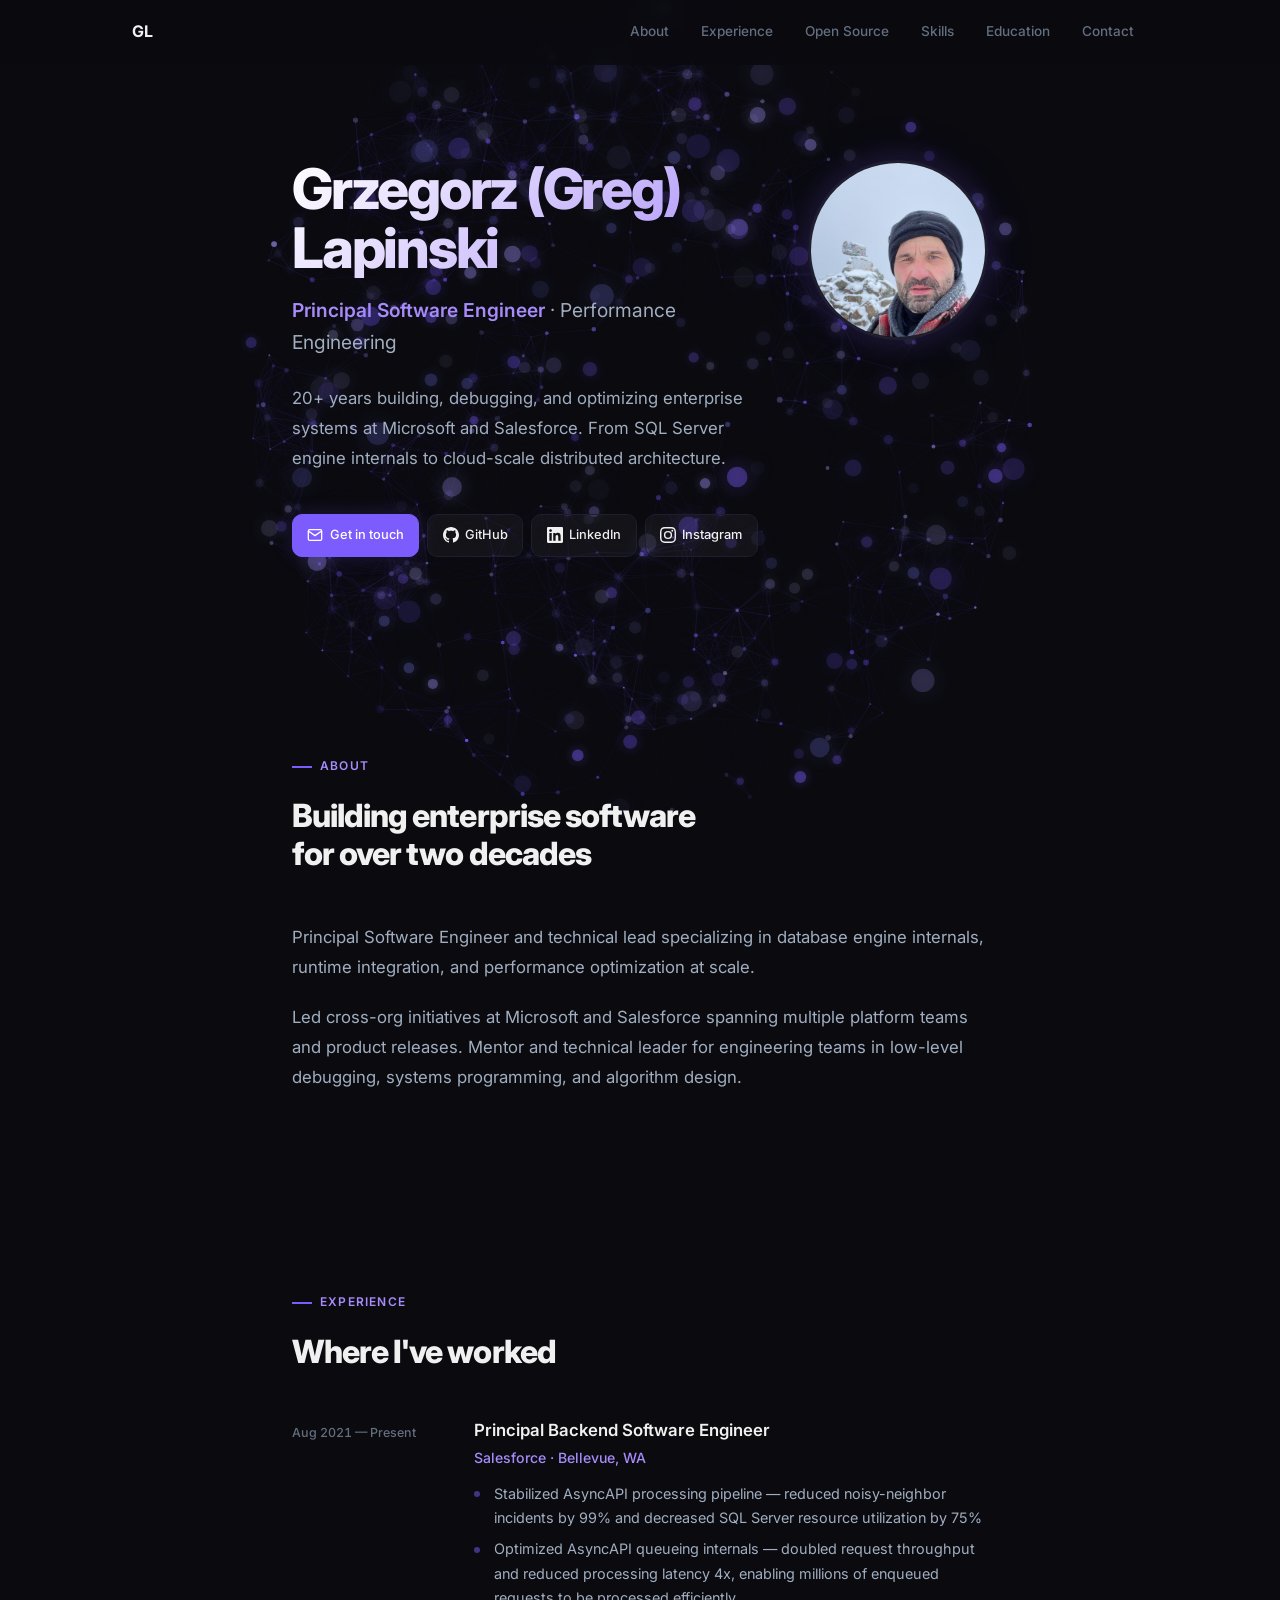
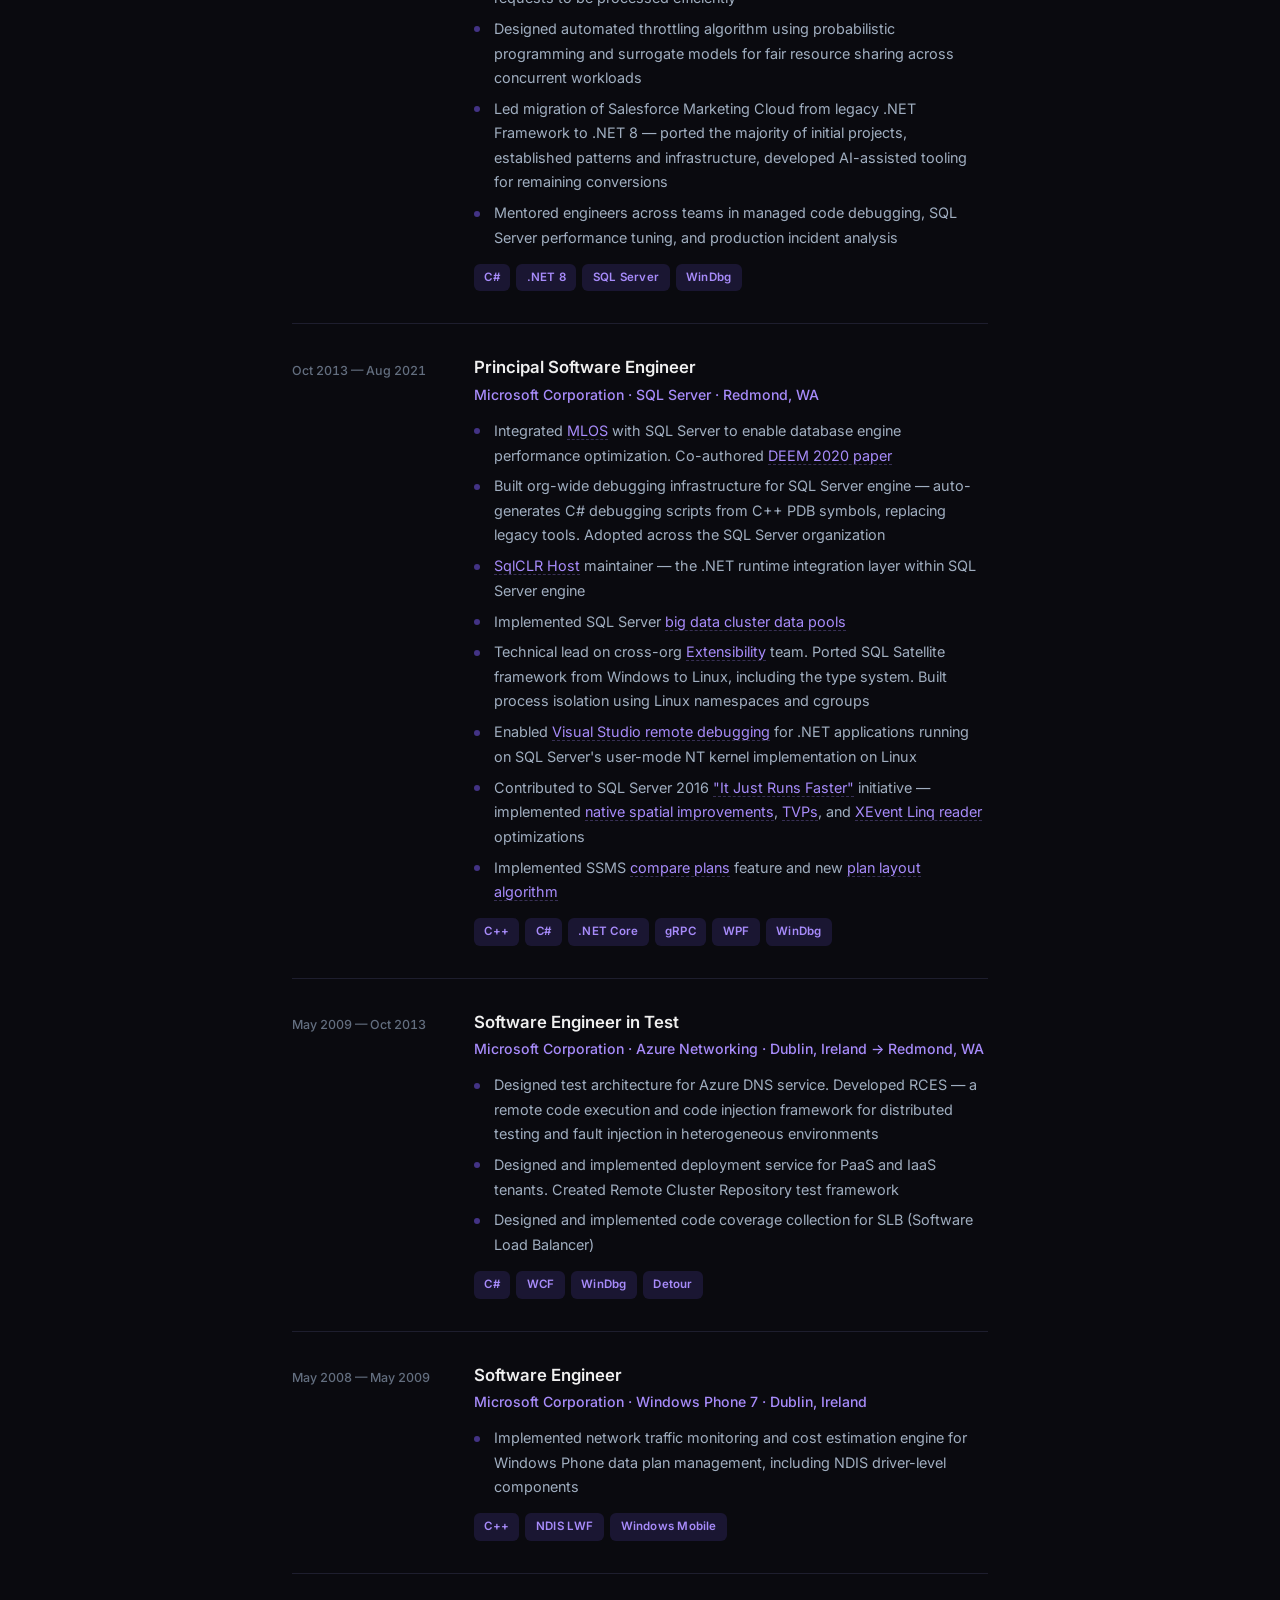
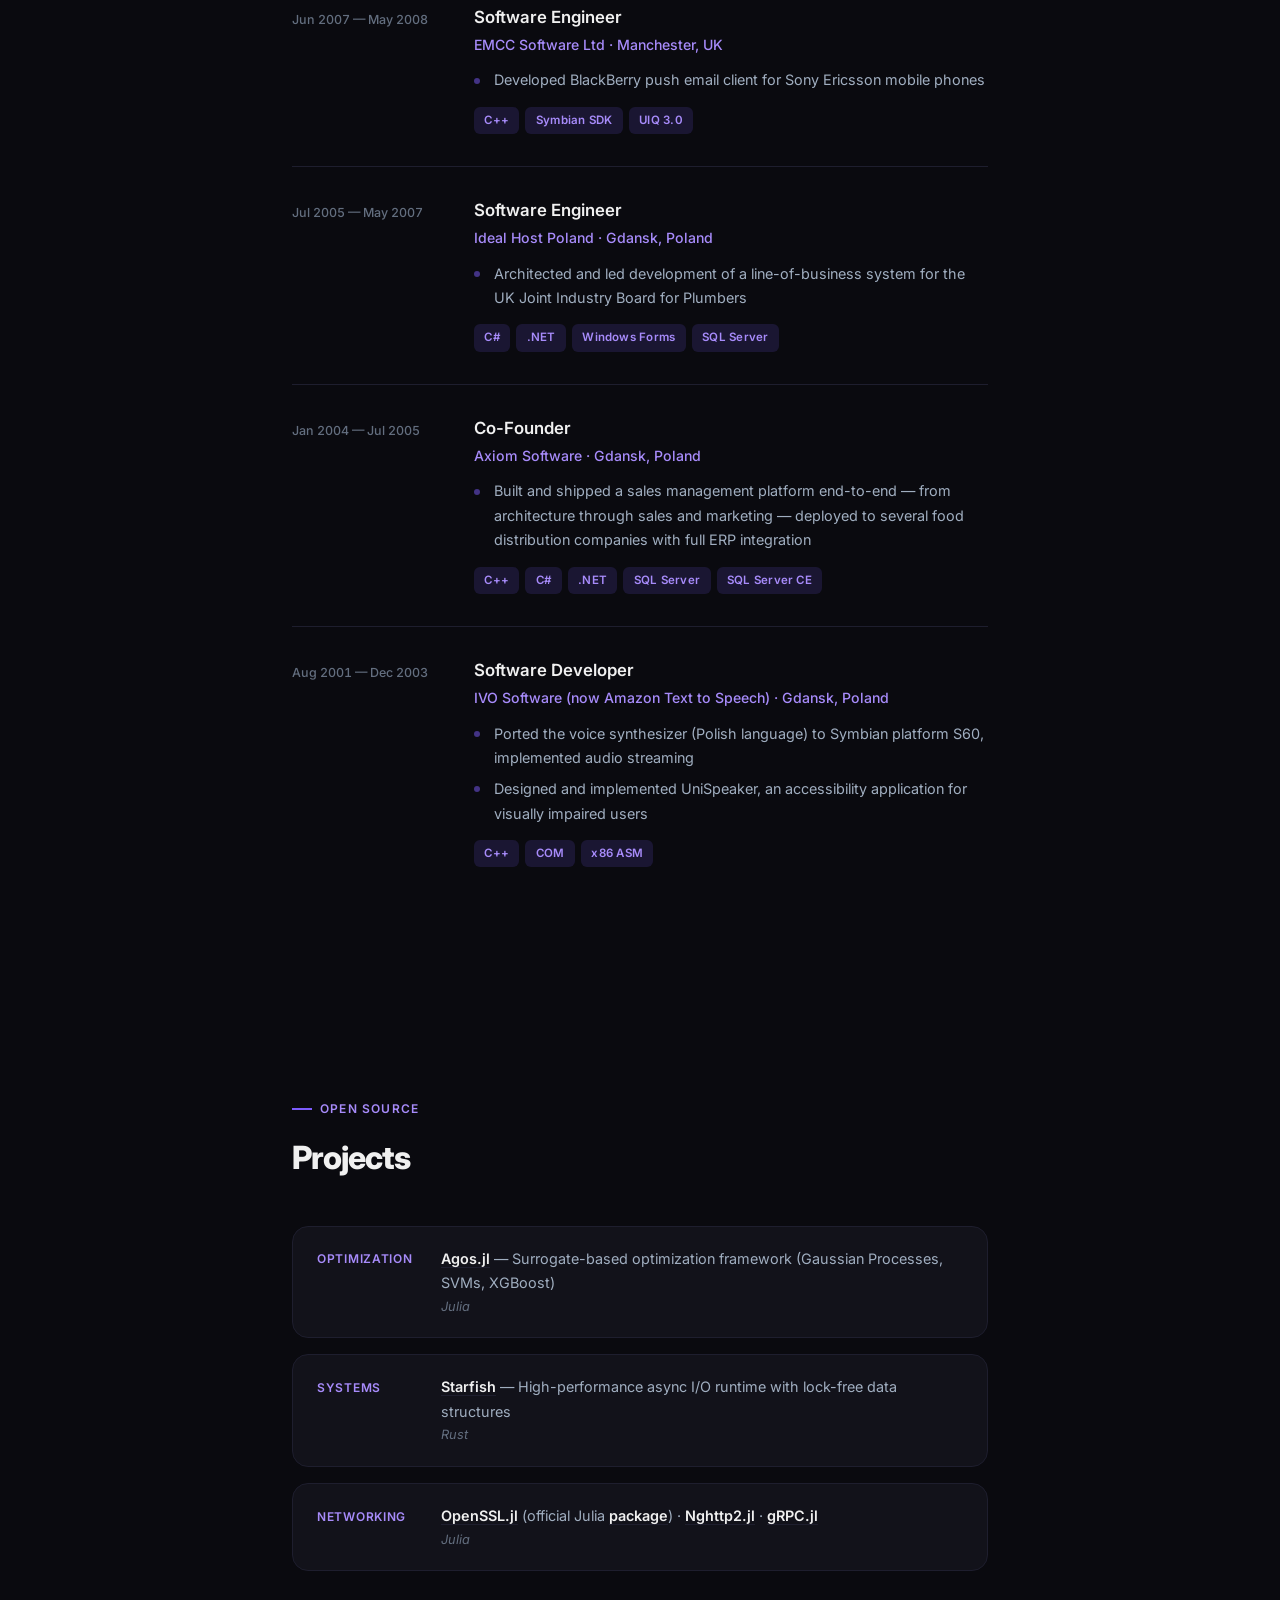
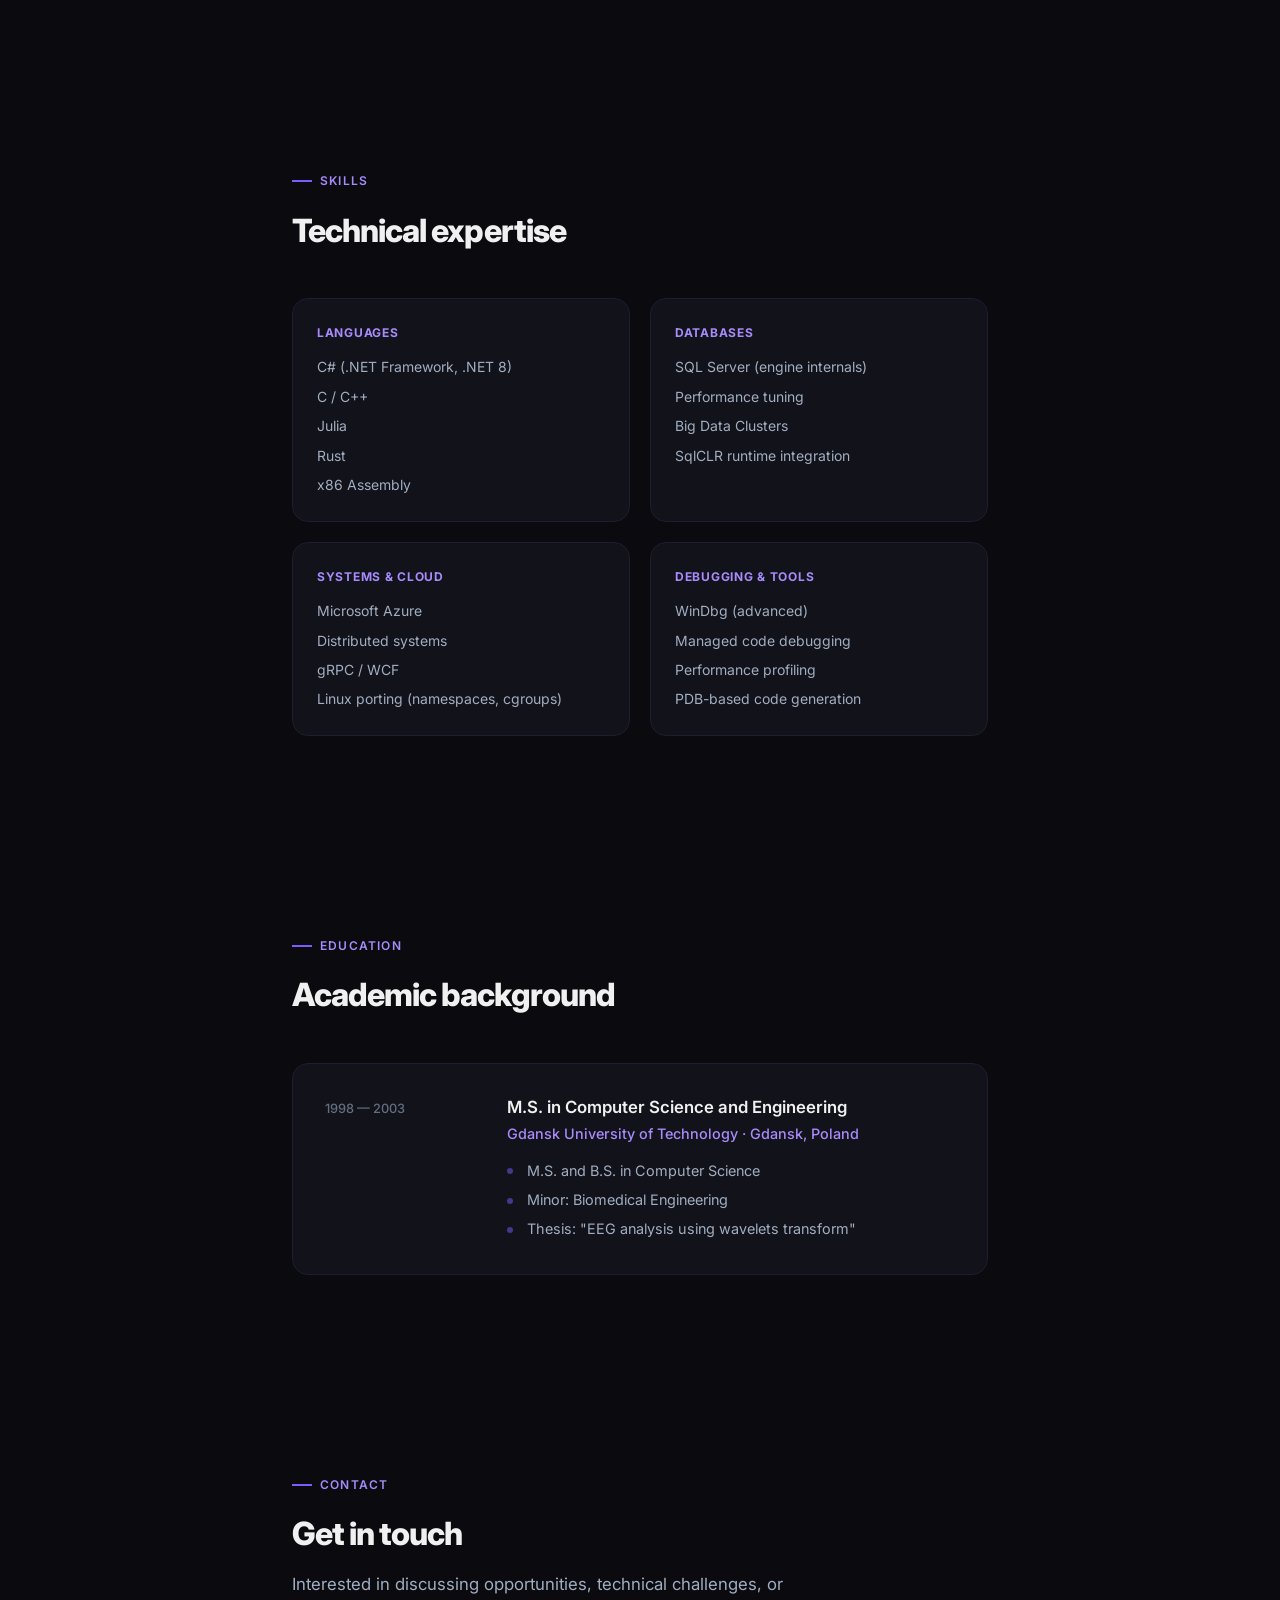
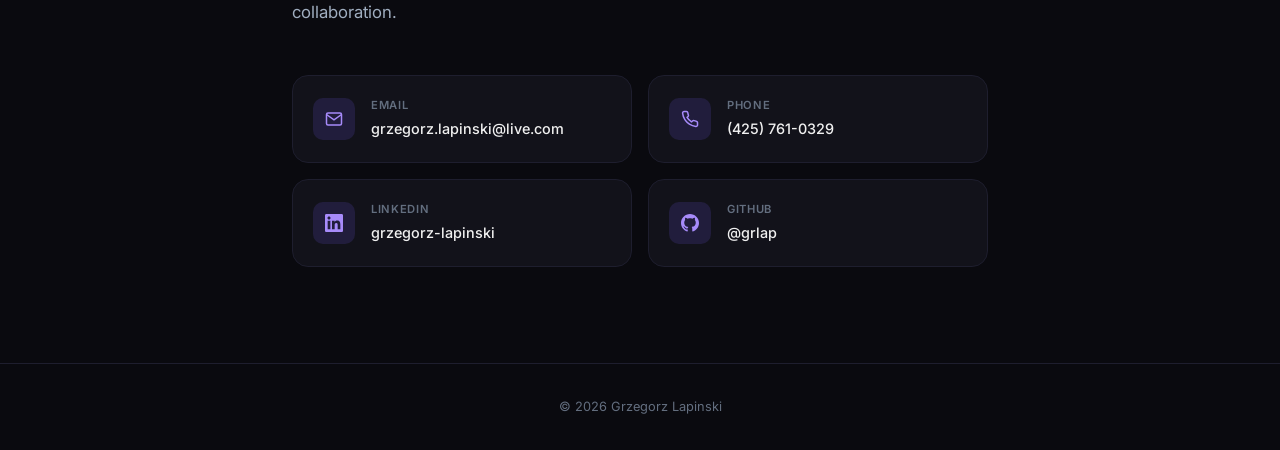
==== website/index.html @ d8326ae0 "Initial commit Co-Authored-By: Claude Opus 4.6 <noreply@anthropic.com>" ====
<!DOCTYPE html>
<html lang="en">
<head>
    <meta charset="UTF-8">
    <meta name="viewport" content="width=device-width, initial-scale=1.0">
    <title>Grzegorz (Greg) Lapinski - Principal Software Engineer</title>
    <link rel="preconnect" href="https://fonts.googleapis.com">
    <link rel="preconnect" href="https://fonts.gstatic.com" crossorigin>
    <link href="https://fonts.googleapis.com/css2?family=Inter:wght@300;400;500;600;700;800&display=swap" rel="stylesheet">
    <style>
        * {
            margin: 0;
            padding: 0;
            box-sizing: border-box;
        }

        :root {
            --text-primary: #f0f0f0;
            --text-secondary: #a0aec0;
            --text-tertiary: #636e7f;
            --accent: #7c5cfc;
            --accent-bright: #a78bfa;
            --accent-dim: rgba(124, 92, 252, 0.15);
            --accent2: #06d6a0;
            --accent2-dim: rgba(6, 214, 160, 0.12);
            --bg: #0a0a0f;
            --bg-card: #12121a;
            --bg-card-hover: #1a1a26;
            --border: #1e1e2e;
            --border-hover: #2e2e44;
            --glow: rgba(124, 92, 252, 0.4);
            --glow-green: rgba(6, 214, 160, 0.3);
            --radius: 16px;
            --radius-sm: 10px;
            --max-width: 760px;
        }

        html {
            scroll-behavior: smooth;
        }

        body {
            font-family: 'Inter', -apple-system, BlinkMacSystemFont, "Segoe UI", sans-serif;
            background: var(--bg);
            color: var(--text-primary);
            line-height: 1.7;
            -webkit-font-smoothing: antialiased;
        }

        /* ── Interactive background canvas ───────────── */
        #gridCanvas {
            position: fixed;
            inset: 0;
            z-index: 0;
            pointer-events: none;
        }

        /* ── Navigation ─────────────────────────────── */
        .nav {
            position: fixed;
            top: 0;
            left: 0;
            right: 0;
            z-index: 100;
            background: rgba(10, 10, 15, 0.75);
            backdrop-filter: blur(20px);
            -webkit-backdrop-filter: blur(20px);
            border-bottom: 1px solid transparent;
            transition: all 0.3s ease;
        }

        .nav.scrolled {
            border-bottom-color: var(--border);
            background: rgba(10, 10, 15, 0.92);
        }

        .nav-inner {
            max-width: 1080px;
            margin: 0 auto;
            padding: 0 2rem;
            display: flex;
            align-items: center;
            justify-content: space-between;
            height: 64px;
        }

        .nav-brand {
            font-weight: 700;
            font-size: 1rem;
            color: var(--text-primary);
            text-decoration: none;
            letter-spacing: -0.02em;
        }

        .nav-links {
            display: flex;
            gap: 0.25rem;
            list-style: none;
        }

        .nav-links a {
            display: block;
            padding: 0.5rem 0.875rem;
            color: var(--text-tertiary);
            text-decoration: none;
            font-size: 0.85rem;
            font-weight: 500;
            border-radius: 8px;
            transition: color 0.2s, background 0.2s;
        }

        .nav-links a:hover,
        .nav-links a.active {
            color: var(--text-primary);
            background: rgba(255, 255, 255, 0.05);
        }

        .mobile-toggle {
            display: none;
            background: none;
            border: none;
            cursor: pointer;
            padding: 0.5rem;
            color: var(--text-primary);
        }

        .mobile-toggle svg {
            width: 24px;
            height: 24px;
        }

        /* ── Layout ──────────────────────────────────── */
        .container {
            max-width: var(--max-width);
            margin: 0 auto;
            padding: 0 2rem;
            position: relative;
            z-index: 1;
        }

        section {
            padding: 6rem 0;
        }

        .section-label {
            display: inline-flex;
            align-items: center;
            gap: 0.5rem;
            font-size: 0.75rem;
            font-weight: 600;
            letter-spacing: 0.1em;
            text-transform: uppercase;
            color: var(--accent-bright);
            margin-bottom: 1.25rem;
        }

        .section-label::before {
            content: '';
            display: block;
            width: 20px;
            height: 2px;
            background: var(--accent);
        }

        .section-title {
            font-size: 2rem;
            font-weight: 800;
            color: var(--text-primary);
            letter-spacing: -0.03em;
            line-height: 1.2;
            margin-bottom: 1rem;
        }

        .section-subtitle {
            font-size: 1.05rem;
            color: var(--text-secondary);
            line-height: 1.7;
            max-width: 560px;
        }

        .section-header {
            margin-bottom: 3rem;
        }

        /* ── Hero ────────────────────────────────────── */
        .hero {
            padding-top: 10rem;
            padding-bottom: 6rem;
            position: relative;
            overflow: hidden;
        }

        /* Gradient orbs removed — particle canvas handles the background */

        @keyframes float {
            0%, 100% { transform: translate(0, 0); }
            50% { transform: translate(30px, -20px); }
        }

        .hero-layout {
            display: flex;
            align-items: flex-start;
            gap: 3rem;
        }

        .hero-text {
            flex: 1;
        }

        .hero-photo {
            flex-shrink: 0;
            width: 180px;
            height: 180px;
            border-radius: 50%;
            object-fit: cover;
            object-position: center 35%;
            border: 3px solid var(--border);
            box-shadow:
                0 0 30px rgba(124, 92, 252, 0.2),
                0 0 60px rgba(124, 92, 252, 0.08);
            transition: all 0.4s ease;
        }

        .hero-photo:hover {
            border-color: var(--accent);
            box-shadow:
                0 0 40px rgba(124, 92, 252, 0.35),
                0 0 80px rgba(124, 92, 252, 0.15);
            transform: scale(1.03);
        }

        .hero-name {
            font-size: 3.5rem;
            font-weight: 800;
            letter-spacing: -0.04em;
            line-height: 1.05;
            margin-bottom: 1rem;
            background: linear-gradient(135deg, #ffffff 0%, #a78bfa 50%, #06d6a0 100%);
            background-size: 200% 200%;
            -webkit-background-clip: text;
            -webkit-text-fill-color: transparent;
            background-clip: text;
            animation: gradient-shift 6s ease infinite;
        }

        @keyframes gradient-shift {
            0%, 100% { background-position: 0% 50%; }
            50% { background-position: 100% 50%; }
        }

        .hero-role {
            font-size: 1.2rem;
            color: var(--text-secondary);
            font-weight: 400;
            margin-bottom: 1.5rem;
        }

        .hero-role strong {
            color: var(--accent-bright);
            font-weight: 600;
        }

        .hero-description {
            font-size: 1.05rem;
            color: var(--text-secondary);
            line-height: 1.8;
            max-width: 540px;
            margin-bottom: 2.5rem;
        }

        .hero-links {
            display: flex;
            gap: 0.5rem;
            flex-wrap: wrap;
            align-items: center;
        }

        .btn {
            display: inline-flex;
            align-items: center;
            gap: 0.4rem;
            padding: 0.6rem 0.9rem;
            font-size: 0.8rem;
            font-weight: 500;
            text-decoration: none;
            border-radius: var(--radius-sm);
            transition: all 0.25s ease;
            font-family: inherit;
            cursor: pointer;
        }

        .btn-primary {
            background: var(--accent);
            color: #fff;
            border: 1px solid var(--accent);
            box-shadow: 0 0 20px rgba(124, 92, 252, 0.2);
        }

        .btn-primary:hover {
            background: var(--accent-bright);
            border-color: var(--accent-bright);
            box-shadow: 0 0 30px var(--glow);
            transform: translateY(-2px);
        }

        .btn-ghost {
            background: rgba(255, 255, 255, 0.04);
            color: var(--text-primary);
            border: 1px solid var(--border);
        }

        .btn-ghost:hover {
            background: rgba(255, 255, 255, 0.08);
            border-color: var(--border-hover);
            transform: translateY(-2px);
        }

        .btn svg {
            width: 16px;
            height: 16px;
        }

        /* ── Stats ───────────────────────────────────── */
        .stats-row {
            display: grid;
            grid-template-columns: repeat(3, 1fr);
            gap: 1.25rem;
            margin-top: 3rem;
        }

        .stat-item {
            text-align: center;
            padding: 1.5rem 1rem;
            background: var(--bg-card);
            border-radius: var(--radius);
            border: 1px solid var(--border);
            position: relative;
            overflow: hidden;
            transition: border-color 0.3s, transform 0.3s;
        }

        .stat-item:hover {
            border-color: var(--border-hover);
            transform: translateY(-2px);
        }

        .stat-item::before {
            content: '';
            position: absolute;
            top: 0;
            left: 0;
            right: 0;
            height: 2px;
            background: linear-gradient(90deg, var(--accent), var(--accent2));
            opacity: 0;
            transition: opacity 0.3s;
        }

        .stat-item:hover::before {
            opacity: 1;
        }

        .stat-number {
            font-size: 2.25rem;
            font-weight: 800;
            background: linear-gradient(135deg, var(--accent-bright), var(--accent2));
            -webkit-background-clip: text;
            -webkit-text-fill-color: transparent;
            background-clip: text;
            line-height: 1.2;
        }

        .stat-label {
            font-size: 0.8rem;
            color: var(--text-tertiary);
            margin-top: 0.25rem;
            font-weight: 500;
        }

        /* ── About ───────────────────────────────────── */
        .about-text {
            font-size: 1.05rem;
            color: var(--text-secondary);
            line-height: 1.8;
        }

        .about-text p + p {
            margin-top: 1.25rem;
        }

        /* ── Experience ──────────────────────────────── */
        .experience-list {
            display: flex;
            flex-direction: column;
            gap: 0;
        }

        .experience-item {
            display: grid;
            grid-template-columns: 150px 1fr;
            gap: 2rem;
            padding: 2rem 0;
            border-bottom: 1px solid var(--border);
            transition: background 0.3s;
        }

        .experience-item:first-child {
            padding-top: 0;
        }

        .experience-item:last-child {
            border-bottom: none;
        }

        .exp-date {
            font-size: 0.78rem;
            color: var(--text-tertiary);
            font-weight: 500;
            padding-top: 0.2rem;
            white-space: nowrap;
            font-variant-numeric: tabular-nums;
        }

        .exp-content h3 {
            font-size: 1.05rem;
            font-weight: 600;
            color: var(--text-primary);
            line-height: 1.4;
            margin-bottom: 0.2rem;
        }

        .exp-company {
            font-size: 0.88rem;
            color: var(--accent-bright);
            margin-bottom: 0.75rem;
            font-weight: 500;
        }

        .exp-description {
            color: var(--text-secondary);
            font-size: 0.9rem;
            line-height: 1.7;
        }

        .exp-description ul {
            list-style: none;
            display: flex;
            flex-direction: column;
            gap: 0.4rem;
        }

        .exp-description li {
            position: relative;
            padding-left: 1.25rem;
        }

        .exp-description li::before {
            content: '';
            position: absolute;
            left: 0;
            top: 0.65em;
            width: 6px;
            height: 6px;
            border-radius: 50%;
            background: var(--accent);
            opacity: 0.5;
        }

        .exp-description a {
            color: var(--accent-bright);
            text-decoration: none;
            border-bottom: 1px dashed rgba(167, 139, 250, 0.3);
            transition: border-color 0.2s;
        }

        .exp-description a:hover {
            border-bottom-color: var(--accent-bright);
        }

        .exp-tags {
            display: flex;
            flex-wrap: wrap;
            gap: 0.375rem;
            margin-top: 0.85rem;
        }

        .exp-tag {
            font-size: 0.72rem;
            font-weight: 600;
            padding: 0.25rem 0.65rem;
            background: var(--accent-dim);
            color: var(--accent-bright);
            border-radius: 6px;
            letter-spacing: 0.02em;
        }

        /* ── Skills ──────────────────────────────────── */
        .skills-grid {
            display: grid;
            grid-template-columns: repeat(2, 1fr);
            gap: 1.25rem;
        }

        .skill-card {
            padding: 1.5rem;
            background: var(--bg-card);
            border-radius: var(--radius);
            border: 1px solid var(--border);
            transition: all 0.3s ease;
            position: relative;
            overflow: hidden;
        }

        .skill-card::after {
            content: '';
            position: absolute;
            top: 0;
            left: 0;
            right: 0;
            height: 2px;
            background: linear-gradient(90deg, var(--accent), transparent);
            opacity: 0;
            transition: opacity 0.3s;
        }

        .skill-card:hover {
            border-color: var(--border-hover);
            transform: translateY(-3px);
            box-shadow: 0 8px 30px rgba(0, 0, 0, 0.3);
        }

        .skill-card:hover::after {
            opacity: 1;
        }

        .skill-card h3 {
            font-size: 0.85rem;
            font-weight: 700;
            color: var(--accent-bright);
            margin-bottom: 0.75rem;
            text-transform: uppercase;
            letter-spacing: 0.06em;
            font-size: 0.75rem;
        }

        .skill-card ul {
            list-style: none;
            display: flex;
            flex-direction: column;
            gap: 0.35rem;
        }

        .skill-card li {
            font-size: 0.875rem;
            color: var(--text-secondary);
        }

        /* ── Open Source ─────────────────────────────── */
        .oss-list {
            display: flex;
            flex-direction: column;
            gap: 1rem;
        }

        .oss-item {
            display: grid;
            grid-template-columns: 100px 1fr;
            gap: 1.5rem;
            padding: 1.25rem 1.5rem;
            background: var(--bg-card);
            border: 1px solid var(--border);
            border-radius: var(--radius);
            transition: border-color 0.3s, transform 0.3s;
        }

        .oss-item:hover {
            border-color: var(--border-hover);
            transform: translateY(-2px);
        }

        .oss-category {
            font-size: 0.75rem;
            font-weight: 600;
            text-transform: uppercase;
            letter-spacing: 0.06em;
            color: var(--accent-bright);
            padding-top: 0.15rem;
        }

        .oss-content a {
            color: var(--text-primary);
            text-decoration: none;
            font-weight: 600;
            border-bottom: 1px solid var(--border);
            transition: border-color 0.2s;
        }

        .oss-content a:hover {
            border-color: var(--accent);
        }

        .oss-desc {
            font-size: 0.9rem;
            color: var(--text-secondary);
        }

        .oss-lang {
            font-size: 0.8rem;
            color: var(--text-tertiary);
            font-style: italic;
        }

        /* ── Education ───────────────────────────────── */
        .education-card {
            display: grid;
            grid-template-columns: 150px 1fr;
            gap: 2rem;
            padding: 2rem;
            background: var(--bg-card);
            border: 1px solid var(--border);
            border-radius: var(--radius);
            transition: border-color 0.3s;
        }

        .education-card:hover {
            border-color: var(--border-hover);
        }

        .edu-date {
            font-size: 0.8rem;
            color: var(--text-tertiary);
            font-weight: 500;
            padding-top: 0.15rem;
        }

        .edu-content h3 {
            font-size: 1.05rem;
            font-weight: 600;
            color: var(--text-primary);
            line-height: 1.4;
            margin-bottom: 0.2rem;
        }

        .edu-school {
            font-size: 0.9rem;
            color: var(--accent-bright);
            margin-bottom: 0.75rem;
            font-weight: 500;
        }

        .edu-details {
            color: var(--text-secondary);
            font-size: 0.9rem;
            line-height: 1.7;
        }

        .edu-details ul {
            list-style: none;
            display: flex;
            flex-direction: column;
            gap: 0.3rem;
        }

        .edu-details li {
            position: relative;
            padding-left: 1.25rem;
        }

        .edu-details li::before {
            content: '';
            position: absolute;
            left: 0;
            top: 0.65em;
            width: 6px;
            height: 6px;
            border-radius: 50%;
            background: var(--accent);
            opacity: 0.5;
        }

        /* ── Contact ─────────────────────────────────── */
        .contact-grid {
            display: grid;
            grid-template-columns: repeat(2, 1fr);
            gap: 1rem;
        }

        .contact-item {
            display: flex;
            align-items: center;
            gap: 1rem;
            padding: 1.25rem;
            background: var(--bg-card);
            border-radius: var(--radius);
            border: 1px solid var(--border);
            transition: all 0.3s ease;
        }

        .contact-item:hover {
            border-color: var(--border-hover);
            transform: translateY(-2px);
            box-shadow: 0 8px 25px rgba(0, 0, 0, 0.25);
        }

        .contact-icon {
            width: 42px;
            height: 42px;
            display: flex;
            align-items: center;
            justify-content: center;
            background: var(--accent-dim);
            border-radius: var(--radius-sm);
            flex-shrink: 0;
        }

        .contact-icon svg {
            width: 18px;
            height: 18px;
            color: var(--accent-bright);
        }

        .contact-label {
            font-size: 0.7rem;
            color: var(--text-tertiary);
            font-weight: 600;
            text-transform: uppercase;
            letter-spacing: 0.06em;
        }

        .contact-value {
            color: var(--text-primary);
            text-decoration: none;
            font-size: 0.9rem;
            font-weight: 500;
            transition: color 0.2s;
        }

        .contact-value:hover {
            color: var(--accent-bright);
        }

        /* ── Footer ──────────────────────────────────── */
        .footer {
            padding: 2rem 0;
            border-top: 1px solid var(--border);
            text-align: center;
            font-size: 0.8rem;
            color: var(--text-tertiary);
            position: relative;
            z-index: 1;
        }

        /* ── Responsive ──────────────────────────────── */
        @media (max-width: 768px) {
            .mobile-toggle {
                display: block;
            }

            .nav-links {
                display: none;
                position: absolute;
                top: 64px;
                left: 0;
                right: 0;
                background: rgba(10, 10, 15, 0.98);
                backdrop-filter: blur(20px);
                flex-direction: column;
                padding: 1rem;
                border-bottom: 1px solid var(--border);
            }

            .nav-links.open {
                display: flex;
            }

            .hero-layout {
                flex-direction: column-reverse;
                align-items: center;
                text-align: center;
            }

            .hero-photo {
                width: 130px;
                height: 130px;
            }

            .hero-links {
                justify-content: center;
            }

            .hero-name {
                font-size: 2.5rem;
            }

            section {
                padding: 4rem 0;
            }

            .hero {
                padding-top: 7rem;
                padding-bottom: 4rem;
            }

            .experience-item,
            .education-card {
                grid-template-columns: 1fr;
                gap: 0.25rem;
            }

            .education-card {
                gap: 0.75rem;
            }

            .stats-row {
                grid-template-columns: repeat(3, 1fr);
                gap: 0.75rem;
            }

            .stat-item {
                padding: 1rem 0.5rem;
            }

            .stat-number {
                font-size: 1.5rem;
            }

            .skills-grid,
            .contact-grid {
                grid-template-columns: 1fr;
            }

            .container {
                padding: 0 1.25rem;
            }
        }

        /* ── Animations ──────────────────────────────── */
        .fade-in {
            opacity: 0;
            transform: translateY(16px);
            transition: opacity 0.6s ease, transform 0.6s ease;
        }

        .fade-in.visible {
            opacity: 1;
            transform: translateY(0);
        }

        /* Stagger children */
        .stagger > .fade-in:nth-child(1) { transition-delay: 0s; }
        .stagger > .fade-in:nth-child(2) { transition-delay: 0.08s; }
        .stagger > .fade-in:nth-child(3) { transition-delay: 0.16s; }
        .stagger > .fade-in:nth-child(4) { transition-delay: 0.24s; }
        .stagger > .fade-in:nth-child(5) { transition-delay: 0.32s; }
        .stagger > .fade-in:nth-child(6) { transition-delay: 0.40s; }
        .stagger > .fade-in:nth-child(7) { transition-delay: 0.48s; }
        .stagger > .fade-in:nth-child(8) { transition-delay: 0.56s; }
        .stagger > .fade-in:nth-child(9) { transition-delay: 0.64s; }
    </style>
</head>
<body>
    <canvas id="gridCanvas"></canvas>

    <!-- Navigation -->
    <nav class="nav" id="nav">
        <div class="nav-inner">
            <a href="#hero" class="nav-brand">GL</a>
            <button class="mobile-toggle" onclick="toggleMenu()" aria-label="Toggle menu">
                <svg viewBox="0 0 24 24" fill="none" stroke="currentColor" stroke-width="2">
                    <line x1="3" y1="6" x2="21" y2="6"/>
                    <line x1="3" y1="12" x2="21" y2="12"/>
                    <line x1="3" y1="18" x2="21" y2="18"/>
                </svg>
            </button>
            <ul class="nav-links" id="navLinks">
                <li><a href="#about" class="nav-link">About</a></li>
                <li><a href="#experience" class="nav-link">Experience</a></li>
                <li><a href="#opensource" class="nav-link">Open Source</a></li>
                <li><a href="#skills" class="nav-link">Skills</a></li>
                <li><a href="#education" class="nav-link">Education</a></li>
                <li><a href="#contact" class="nav-link">Contact</a></li>
            </ul>
        </div>
    </nav>

    <!-- Hero -->
    <section class="hero" id="hero">
        <div class="container">
            <div class="hero-layout">
                <div class="hero-text">
                    <h1 class="hero-name fade-in">Grzegorz (Greg)<br>Lapinski</h1>
                    <p class="hero-role fade-in"><strong>Principal Software Engineer</strong> &middot; Performance Engineering</p>
                    <p class="hero-description fade-in">
                        20+ years building, debugging, and optimizing enterprise systems at Microsoft and Salesforce.
                        From SQL Server engine internals to cloud-scale distributed architecture.
                    </p>
                    <div class="hero-links fade-in">
                <a href="mailto:grzegorz.lapinski@live.com" class="btn btn-primary">
                    <svg viewBox="0 0 24 24" fill="none" stroke="currentColor" stroke-width="2"><path d="M4 4h16c1.1 0 2 .9 2 2v12c0 1.1-.9 2-2 2H4c-1.1 0-2-.9-2-2V6c0-1.1.9-2 2-2z"/><polyline points="22,6 12,13 2,6"/></svg>
                    Get in touch
                </a>
                <a href="https://github.com/grlap" target="_blank" class="btn btn-ghost">
                    <svg viewBox="0 0 24 24" fill="currentColor"><path d="M12 0c-6.626 0-12 5.373-12 12 0 5.302 3.438 9.8 8.207 11.387.599.111.793-.261.793-.577v-2.234c-3.338.726-4.033-1.416-4.033-1.416-.546-1.387-1.333-1.756-1.333-1.756-1.089-.745.083-.729.083-.729 1.205.084 1.839 1.237 1.839 1.237 1.07 1.834 2.807 1.304 3.492.997.107-.775.418-1.305.762-1.604-2.665-.305-5.467-1.334-5.467-5.931 0-1.311.469-2.381 1.236-3.221-.124-.303-.535-1.524.117-3.176 0 0 1.008-.322 3.301 1.23.957-.266 1.983-.399 3.003-.404 1.02.005 2.047.138 3.006.404 2.291-1.552 3.297-1.23 3.297-1.23.653 1.653.242 2.874.118 3.176.77.84 1.235 1.911 1.235 3.221 0 4.609-2.807 5.624-5.479 5.921.43.372.823 1.102.823 2.222v3.293c0 .319.192.694.801.576 4.765-1.589 8.199-6.086 8.199-11.386 0-6.627-5.373-12-12-12z"/></svg>
                    GitHub
                </a>
                <a href="https://linkedin.com/in/grzegorz-lapinski" target="_blank" class="btn btn-ghost">
                    <svg viewBox="0 0 24 24" fill="currentColor"><path d="M20.447 20.452h-3.554v-5.569c0-1.328-.027-3.037-1.852-3.037-1.853 0-2.136 1.445-2.136 2.939v5.667H9.351V9h3.414v1.561h.046c.477-.9 1.637-1.85 3.37-1.85 3.601 0 4.267 2.37 4.267 5.455v6.286zM5.337 7.433c-1.144 0-2.063-.926-2.063-2.065 0-1.138.92-2.063 2.063-2.063 1.14 0 2.064.925 2.064 2.063 0 1.139-.925 2.065-2.064 2.065zm1.782 13.019H3.555V9h3.564v11.452zM22.225 0H1.771C.792 0 0 .774 0 1.729v20.542C0 23.227.792 24 1.771 24h20.451C23.2 24 24 23.227 24 22.271V1.729C24 .774 23.2 0 22.222 0h.003z"/></svg>
                    LinkedIn
                </a>
                <a href="https://www.instagram.com/lapinskigreg/" target="_blank" class="btn btn-ghost">
                    <svg viewBox="0 0 24 24" fill="currentColor"><path d="M12 2.163c3.204 0 3.584.012 4.85.07 3.252.148 4.771 1.691 4.919 4.919.058 1.265.069 1.645.069 4.849 0 3.205-.012 3.584-.069 4.849-.149 3.225-1.664 4.771-4.919 4.919-1.266.058-1.644.07-4.85.07-3.204 0-3.584-.012-4.849-.07-3.26-.149-4.771-1.699-4.919-4.92-.058-1.265-.07-1.644-.07-4.849 0-3.204.013-3.583.07-4.849.149-3.227 1.664-4.771 4.919-4.919 1.266-.057 1.645-.069 4.849-.069zM12 0C8.741 0 8.333.014 7.053.072 2.695.272.273 2.69.073 7.052.014 8.333 0 8.741 0 12c0 3.259.014 3.668.072 4.948.2 4.358 2.618 6.78 6.98 6.98C8.333 23.986 8.741 24 12 24c3.259 0 3.668-.014 4.948-.072 4.354-.2 6.782-2.618 6.979-6.98.059-1.28.073-1.689.073-4.948 0-3.259-.014-3.667-.072-4.947-.196-4.354-2.617-6.78-6.979-6.98C15.668.014 15.259 0 12 0zm0 5.838a6.162 6.162 0 100 12.324 6.162 6.162 0 000-12.324zM12 16a4 4 0 110-8 4 4 0 010 8zm6.406-11.845a1.44 1.44 0 100 2.881 1.44 1.44 0 000-2.881z"/></svg>
                    Instagram
                </a>
                    </div>
                </div>
                <img src="photo.jpg" alt="Greg Lapinski" class="hero-photo fade-in">
            </div>
        </div>
    </section>

    <!-- About -->
    <section id="about">
        <div class="container">
            <div class="section-header">
                <span class="section-label">About</span>
                <h2 class="section-title">Building enterprise software<br>for over two decades</h2>
            </div>
            <div class="about-text fade-in">
                <p>
                    Principal Software Engineer and technical lead specializing in database engine internals,
                    runtime integration, and performance optimization at scale.
                </p>
                <p>
                    Led cross-org initiatives at Microsoft and Salesforce spanning multiple platform teams
                    and product releases. Mentor and technical leader for engineering teams in low-level
                    debugging, systems programming, and algorithm design.
                </p>
            </div>
        </div>
    </section>

    <!-- Experience -->
    <section id="experience">
        <div class="container">
            <div class="section-header">
                <span class="section-label">Experience</span>
                <h2 class="section-title">Where I've worked</h2>
            </div>
            <div class="experience-list stagger">

                <div class="experience-item fade-in">
                    <div class="exp-date">Aug 2021 &mdash; Present</div>
                    <div class="exp-content">
                        <h3>Principal Backend Software Engineer</h3>
                        <div class="exp-company">Salesforce &middot; Bellevue, WA</div>
                        <div class="exp-description">
                            <ul>
                                <li>Stabilized AsyncAPI processing pipeline — reduced noisy-neighbor incidents by 99% and decreased SQL Server resource utilization by 75%</li>
                                <li>Optimized AsyncAPI queueing internals — doubled request throughput and reduced processing latency 4x, enabling millions of enqueued requests to be processed efficiently</li>
                                <li>Designed automated throttling algorithm using probabilistic programming and surrogate models for fair resource sharing across concurrent workloads</li>
                                <li>Led migration of Salesforce Marketing Cloud from legacy .NET Framework to .NET 8 — ported the majority of initial projects, established patterns and infrastructure, developed AI-assisted tooling for remaining conversions</li>
                                <li>Mentored engineers across teams in managed code debugging, SQL Server performance tuning, and production incident analysis</li>
                            </ul>
                        </div>
                        <div class="exp-tags">
                            <span class="exp-tag">C#</span>
                            <span class="exp-tag">.NET 8</span>
                            <span class="exp-tag">SQL Server</span>
                            <span class="exp-tag">WinDbg</span>
                        </div>
                    </div>
                </div>

                <div class="experience-item fade-in">
                    <div class="exp-date">Oct 2013 &mdash; Aug 2021</div>
                    <div class="exp-content">
                        <h3>Principal Software Engineer</h3>
                        <div class="exp-company">Microsoft Corporation &middot; SQL Server &middot; Redmond, WA</div>
                        <div class="exp-description">
                            <ul>
                                <li>Integrated <a href="https://github.com/microsoft/mlos">MLOS</a> with SQL Server to enable database engine performance optimization. Co-authored <a href="https://arxiv.org/pdf/2006.02155.pdf">DEEM 2020 paper</a></li>
                                <li>Built org-wide debugging infrastructure for SQL Server engine — auto-generates C# debugging scripts from C++ PDB symbols, replacing legacy tools. Adopted across the SQL Server organization</li>
                                <li><a href="https://docs.microsoft.com/en-us/dotnet/framework/data/adonet/sql/introduction-to-sql-server-clr-integration">SqlCLR Host</a> maintainer — the .NET runtime integration layer within SQL Server engine</li>
                                <li>Implemented SQL Server <a href="https://docs.microsoft.com/en-us/sql/big-data-cluster/concept-data-pool">big data cluster data pools</a></li>
                                <li>Technical lead on cross-org <a href="https://docs.microsoft.com/en-us/sql/advanced-analytics/concepts/extensibility-framework">Extensibility</a> team. Ported SQL Satellite framework from Windows to Linux, including the type system. Built process isolation using Linux namespaces and cgroups</li>
                                <li>Enabled <a href="https://cloudblogs.microsoft.com/sqlserver/2016/12/16/sql-server-on-linux-how-introduction">Visual Studio remote debugging</a> for .NET applications running on SQL Server's user-mode NT kernel implementation on Linux</li>
                                <li>Contributed to SQL Server 2016 <a href="https://learn.microsoft.com/en-gb/archive/blogs/psssql/sql-2016-it-just-runs-faster-announcement">"It Just Runs Faster"</a> initiative — implemented <a href="https://blogs.msdn.microsoft.com/bobsql/2016/06/03/sql-2016-it-just-runs-faster-spatial-index-builds-faster">native spatial improvements</a>, <a href="https://blogs.msdn.microsoft.com/bobsql/2016/06/03/sql-2016-it-just-runs-faster-tvps-with-spatial-columns">TVPs</a>, and <a href="https://blogs.msdn.microsoft.com/psssql/2016/05/18/sql-2016-it-just-runs-faster-xevent-linq-reader/">XEvent Linq reader</a> optimizations</li>
                                <li>Implemented SSMS <a href="https://www.sqlshack.com/how-to-compare-query-execution-plans-in-sql-server-2016">compare plans</a> feature and new <a href="https://www.dotnine.net/ssms-preview-plan-comparison-tool-and-plan-viewer-optimizations">plan layout algorithm</a></li>
                            </ul>
                        </div>
                        <div class="exp-tags">
                            <span class="exp-tag">C++</span>
                            <span class="exp-tag">C#</span>
                            <span class="exp-tag">.NET Core</span>
                            <span class="exp-tag">gRPC</span>
                            <span class="exp-tag">WPF</span>
                            <span class="exp-tag">WinDbg</span>
                        </div>
                    </div>
                </div>

                <div class="experience-item fade-in">
                    <div class="exp-date">May 2009 &mdash; Oct 2013</div>
                    <div class="exp-content">
                        <h3>Software Engineer in Test</h3>
                        <div class="exp-company">Microsoft Corporation &middot; Azure Networking &middot; Dublin, Ireland &rarr; Redmond, WA</div>
                        <div class="exp-description">
                            <ul>
                                <li>Designed test architecture for Azure DNS service. Developed RCES — a remote code execution and code injection framework for distributed testing and fault injection in heterogeneous environments</li>
                                <li>Designed and implemented deployment service for PaaS and IaaS tenants. Created Remote Cluster Repository test framework</li>
                                <li>Designed and implemented code coverage collection for SLB (Software Load Balancer)</li>
                            </ul>
                        </div>
                        <div class="exp-tags">
                            <span class="exp-tag">C#</span>
                            <span class="exp-tag">WCF</span>
                            <span class="exp-tag">WinDbg</span>
                            <span class="exp-tag">Detour</span>
                        </div>
                    </div>
                </div>

                <div class="experience-item fade-in">
                    <div class="exp-date">May 2008 &mdash; May 2009</div>
                    <div class="exp-content">
                        <h3>Software Engineer</h3>
                        <div class="exp-company">Microsoft Corporation &middot; Windows Phone 7 &middot; Dublin, Ireland</div>
                        <div class="exp-description">
                            <ul>
                                <li>Implemented network traffic monitoring and cost estimation engine for Windows Phone data plan management, including NDIS driver-level components</li>
                            </ul>
                        </div>
                        <div class="exp-tags">
                            <span class="exp-tag">C++</span>
                            <span class="exp-tag">NDIS LWF</span>
                            <span class="exp-tag">Windows Mobile</span>
                        </div>
                    </div>
                </div>

                <div class="experience-item fade-in">
                    <div class="exp-date">Jun 2007 &mdash; May 2008</div>
                    <div class="exp-content">
                        <h3>Software Engineer</h3>
                        <div class="exp-company">EMCC Software Ltd &middot; Manchester, UK</div>
                        <div class="exp-description">
                            <ul>
                                <li>Developed BlackBerry push email client for Sony Ericsson mobile phones</li>
                            </ul>
                        </div>
                        <div class="exp-tags">
                            <span class="exp-tag">C++</span>
                            <span class="exp-tag">Symbian SDK</span>
                            <span class="exp-tag">UIQ 3.0</span>
                        </div>
                    </div>
                </div>

                <div class="experience-item fade-in">
                    <div class="exp-date">Jul 2005 &mdash; May 2007</div>
                    <div class="exp-content">
                        <h3>Software Engineer</h3>
                        <div class="exp-company">Ideal Host Poland &middot; Gdansk, Poland</div>
                        <div class="exp-description">
                            <ul>
                                <li>Architected and led development of a line-of-business system for the UK Joint Industry Board for Plumbers</li>
                            </ul>
                        </div>
                        <div class="exp-tags">
                            <span class="exp-tag">C#</span>
                            <span class="exp-tag">.NET</span>
                            <span class="exp-tag">Windows Forms</span>
                            <span class="exp-tag">SQL Server</span>
                        </div>
                    </div>
                </div>

                <div class="experience-item fade-in">
                    <div class="exp-date">Jan 2004 &mdash; Jul 2005</div>
                    <div class="exp-content">
                        <h3>Co-Founder</h3>
                        <div class="exp-company">Axiom Software &middot; Gdansk, Poland</div>
                        <div class="exp-description">
                            <ul>
                                <li>Built and shipped a sales management platform end-to-end — from architecture through sales and marketing — deployed to several food distribution companies with full ERP integration</li>
                            </ul>
                        </div>
                        <div class="exp-tags">
                            <span class="exp-tag">C++</span>
                            <span class="exp-tag">C#</span>
                            <span class="exp-tag">.NET</span>
                            <span class="exp-tag">SQL Server</span>
                            <span class="exp-tag">SQL Server CE</span>
                        </div>
                    </div>
                </div>

                <div class="experience-item fade-in">
                    <div class="exp-date">Aug 2001 &mdash; Dec 2003</div>
                    <div class="exp-content">
                        <h3>Software Developer</h3>
                        <div class="exp-company">IVO Software (now Amazon Text to Speech) &middot; Gdansk, Poland</div>
                        <div class="exp-description">
                            <ul>
                                <li>Ported the voice synthesizer (Polish language) to Symbian platform S60, implemented audio streaming</li>
                                <li>Designed and implemented UniSpeaker, an accessibility application for visually impaired users</li>
                            </ul>
                        </div>
                        <div class="exp-tags">
                            <span class="exp-tag">C++</span>
                            <span class="exp-tag">COM</span>
                            <span class="exp-tag">x86 ASM</span>
                        </div>
                    </div>
                </div>

            </div>
        </div>
    </section>

    <!-- Open Source -->
    <section id="opensource">
        <div class="container">
            <div class="section-header">
                <span class="section-label">Open Source</span>
                <h2 class="section-title">Projects</h2>
            </div>
            <div class="oss-list stagger">
                <div class="oss-item fade-in">
                    <div class="oss-category">Optimization</div>
                    <div class="oss-content">
                        <div class="oss-desc"><a href="https://github.com/grlap/Agos.jl">Agos.jl</a> — Surrogate-based optimization framework (Gaussian Processes, SVMs, XGBoost)</div>
                        <div class="oss-lang">Julia</div>
                    </div>
                </div>
                <div class="oss-item fade-in">
                    <div class="oss-category">Systems</div>
                    <div class="oss-content">
                        <div class="oss-desc"><a href="https://github.com/grlap/starfish">Starfish</a> — High-performance async I/O runtime with lock-free data structures</div>
                        <div class="oss-lang">Rust</div>
                    </div>
                </div>
                <div class="oss-item fade-in">
                    <div class="oss-category">Networking</div>
                    <div class="oss-content">
                        <div class="oss-desc"><a href="https://github.com/JuliaWeb/OpenSSL.jl">OpenSSL.jl</a> (official Julia <a href="https://juliahub.com/ui/Packages/General/OpenSSL">package</a>) &middot; <a href="https://github.com/grlap/Nghttp2.jl">Nghttp2.jl</a> &middot; <a href="https://github.com/grlap/gRPC.jl">gRPC.jl</a></div>
                        <div class="oss-lang">Julia</div>
                    </div>
                </div>
            </div>
        </div>
    </section>

    <!-- Skills -->
    <section id="skills">
        <div class="container">
            <div class="section-header">
                <span class="section-label">Skills</span>
                <h2 class="section-title">Technical expertise</h2>
            </div>
            <div class="skills-grid stagger">
                <div class="skill-card fade-in">
                    <h3>Languages</h3>
                    <ul>
                        <li>C# (.NET Framework, .NET 8)</li>
                        <li>C / C++</li>
                        <li>Julia</li>
                        <li>Rust</li>
                        <li>x86 Assembly</li>
                    </ul>
                </div>
                <div class="skill-card fade-in">
                    <h3>Databases</h3>
                    <ul>
                        <li>SQL Server (engine internals)</li>
                        <li>Performance tuning</li>
                        <li>Big Data Clusters</li>
                        <li>SqlCLR runtime integration</li>
                    </ul>
                </div>
                <div class="skill-card fade-in">
                    <h3>Systems & Cloud</h3>
                    <ul>
                        <li>Microsoft Azure</li>
                        <li>Distributed systems</li>
                        <li>gRPC / WCF</li>
                        <li>Linux porting (namespaces, cgroups)</li>
                    </ul>
                </div>
                <div class="skill-card fade-in">
                    <h3>Debugging & Tools</h3>
                    <ul>
                        <li>WinDbg (advanced)</li>
                        <li>Managed code debugging</li>
                        <li>Performance profiling</li>
                        <li>PDB-based code generation</li>
                    </ul>
                </div>
            </div>
        </div>
    </section>

    <!-- Education -->
    <section id="education">
        <div class="container">
            <div class="section-header">
                <span class="section-label">Education</span>
                <h2 class="section-title">Academic background</h2>
            </div>
            <div class="education-card fade-in">
                <div class="edu-date">1998 &mdash; 2003</div>
                <div class="edu-content">
                    <h3>M.S. in Computer Science and Engineering</h3>
                    <div class="edu-school">Gdansk University of Technology &middot; Gdansk, Poland</div>
                    <div class="edu-details">
                        <ul>
                            <li>M.S. and B.S. in Computer Science</li>
                            <li>Minor: Biomedical Engineering</li>
                            <li>Thesis: "EEG analysis using wavelets transform"</li>
                        </ul>
                    </div>
                </div>
            </div>
        </div>
    </section>

    <!-- Contact -->
    <section id="contact">
        <div class="container">
            <div class="section-header">
                <span class="section-label">Contact</span>
                <h2 class="section-title">Get in touch</h2>
                <p class="section-subtitle">
                    Interested in discussing opportunities, technical challenges, or collaboration.
                </p>
            </div>
            <div class="contact-grid stagger">
                <div class="contact-item fade-in">
                    <div class="contact-icon">
                        <svg viewBox="0 0 24 24" fill="none" stroke="currentColor" stroke-width="2"><path d="M4 4h16c1.1 0 2 .9 2 2v12c0 1.1-.9 2-2 2H4c-1.1 0-2-.9-2-2V6c0-1.1.9-2 2-2z"/><polyline points="22,6 12,13 2,6"/></svg>
                    </div>
                    <div>
                        <div class="contact-label">Email</div>
                        <a href="mailto:grzegorz.lapinski@live.com" class="contact-value">grzegorz.lapinski@live.com</a>
                    </div>
                </div>
                <div class="contact-item fade-in">
                    <div class="contact-icon">
                        <svg viewBox="0 0 24 24" fill="none" stroke="currentColor" stroke-width="2"><path d="M22 16.92v3a2 2 0 01-2.18 2 19.79 19.79 0 01-8.63-3.07 19.5 19.5 0 01-6-6 19.79 19.79 0 01-3.07-8.67A2 2 0 014.11 2h3a2 2 0 012 1.72 12.84 12.84 0 00.7 2.81 2 2 0 01-.45 2.11L8.09 9.91a16 16 0 006 6l1.27-1.27a2 2 0 012.11-.45 12.84 12.84 0 002.81.7A2 2 0 0122 16.92z"/></svg>
                    </div>
                    <div>
                        <div class="contact-label">Phone</div>
                        <a href="tel:+14257610329" class="contact-value">(425) 761-0329</a>
                    </div>
                </div>
                <div class="contact-item fade-in">
                    <div class="contact-icon">
                        <svg viewBox="0 0 24 24" fill="currentColor"><path d="M20.447 20.452h-3.554v-5.569c0-1.328-.027-3.037-1.852-3.037-1.853 0-2.136 1.445-2.136 2.939v5.667H9.351V9h3.414v1.561h.046c.477-.9 1.637-1.85 3.37-1.85 3.601 0 4.267 2.37 4.267 5.455v6.286zM5.337 7.433c-1.144 0-2.063-.926-2.063-2.065 0-1.138.92-2.063 2.063-2.063 1.14 0 2.064.925 2.064 2.063 0 1.139-.925 2.065-2.064 2.065zm1.782 13.019H3.555V9h3.564v11.452zM22.225 0H1.771C.792 0 0 .774 0 1.729v20.542C0 23.227.792 24 1.771 24h20.451C23.2 24 24 23.227 24 22.271V1.729C24 .774 23.2 0 22.222 0h.003z"/></svg>
                    </div>
                    <div>
                        <div class="contact-label">LinkedIn</div>
                        <a href="https://linkedin.com/in/grzegorz-lapinski" target="_blank" class="contact-value">grzegorz-lapinski</a>
                    </div>
                </div>
                <div class="contact-item fade-in">
                    <div class="contact-icon">
                        <svg viewBox="0 0 24 24" fill="currentColor"><path d="M12 0c-6.626 0-12 5.373-12 12 0 5.302 3.438 9.8 8.207 11.387.599.111.793-.261.793-.577v-2.234c-3.338.726-4.033-1.416-4.033-1.416-.546-1.387-1.333-1.756-1.333-1.756-1.089-.745.083-.729.083-.729 1.205.084 1.839 1.237 1.839 1.237 1.07 1.834 2.807 1.304 3.492.997.107-.775.418-1.305.762-1.604-2.665-.305-5.467-1.334-5.467-5.931 0-1.311.469-2.381 1.236-3.221-.124-.303-.535-1.524.117-3.176 0 0 1.008-.322 3.301 1.23.957-.266 1.983-.399 3.003-.404 1.02.005 2.047.138 3.006.404 2.291-1.552 3.297-1.23 3.297-1.23.653 1.653.242 2.874.118 3.176.77.84 1.235 1.911 1.235 3.221 0 4.609-2.807 5.624-5.479 5.921.43.372.823 1.102.823 2.222v3.293c0 .319.192.694.801.576 4.765-1.589 8.199-6.086 8.199-11.386 0-6.627-5.373-12-12-12z"/></svg>
                    </div>
                    <div>
                        <div class="contact-label">GitHub</div>
                        <a href="https://github.com/grlap" target="_blank" class="contact-value">@grlap</a>
                    </div>
                </div>
            </div>
        </div>
    </section>

    <!-- Footer -->
    <footer class="footer">
        <div class="container">
            <p>&copy; 2026 Grzegorz Lapinski</p>
        </div>
    </footer>

    <script>
        // ── Particle swirl canvas ──────────────────────
        const canvas = document.getElementById('gridCanvas');
        const ctx = canvas.getContext('2d');

        const PARTICLE_COUNT = 600;
        const CONNECTION_DIST = 100;
        const MOUSE_RADIUS = 200;
        const LIGHT_RADIUS = 300;     // spotlight reach
        const PARALLAX = 0.08;

        // Color palette (purple/blue/gray like JuliaHub)
        const COLORS = [
            [124, 92, 252],   // purple (primary)
            [90, 70, 200],    // deeper purple
            [140, 130, 220],  // lavender
            [80, 80, 160],    // blue-purple
            [60, 60, 100],    // dark blue-gray
            [100, 100, 140],  // gray-blue
        ];

        let mouse = { x: -9999, y: -9999 };
        let scrollY = 0;
        let particles = [];

        class Particle {
            constructor() {
                this.reset(true);
            }

            reset(initial) {
                const cx = window.innerWidth * 0.5;
                const cy = window.innerHeight * 0.45;

                // Distribute in a loose spiral / disc shape
                const angle = Math.random() * Math.PI * 2;
                const maxR = Math.min(window.innerWidth, window.innerHeight) * 0.45;
                // Bias toward edges for the ring/spiral look
                const r = maxR * (0.15 + Math.pow(Math.random(), 0.6) * 0.85);

                this.x = cx + Math.cos(angle) * r;
                this.y = cy + Math.sin(angle) * r;
                this.homeX = this.x;
                this.homeY = this.y;

                // Orbital velocity (tangent to center)
                const speed = 0.15 + Math.random() * 0.35;
                const tangent = angle + Math.PI / 2 + (Math.random() - 0.5) * 0.5;
                this.vx = Math.cos(tangent) * speed;
                this.vy = Math.sin(tangent) * speed;

                // Size: mostly tiny dots, some medium, occasional large
                const sizeRoll = Math.random();
                if (sizeRoll < 0.45) this.radius = 0.8 + Math.random() * 1.5;     // tiny dots
                else if (sizeRoll < 0.80) this.radius = 2 + Math.random() * 4;    // medium
                else this.radius = 5 + Math.random() * 7;                         // large

                // Color
                const c = COLORS[Math.floor(Math.random() * COLORS.length)];
                this.r = c[0]; this.g = c[1]; this.b = c[2];

                // Opacity: visible at rest, larger ones softer
                this.baseAlpha = this.radius < 3
                    ? 0.4 + Math.random() * 0.5
                    : 0.15 + Math.random() * 0.3;
                this.alpha = this.baseAlpha;

                // Orbital drift
                this.orbitSpeed = (0.0002 + Math.random() * 0.0006) * (Math.random() < 0.5 ? 1 : -1);
                this.orbitAngle = angle;
                this.orbitRadius = r;
                this.cx = cx;
                this.cy = cy;

                // Phase offset for subtle pulsing
                this.pulsePhase = Math.random() * Math.PI * 2;
                this.pulseSpeed = 0.005 + Math.random() * 0.015;
            }

            update(time) {
                // Slow orbital motion
                this.orbitAngle += this.orbitSpeed;
                const targetX = this.cx + Math.cos(this.orbitAngle) * this.orbitRadius;
                const targetY = this.cy + Math.sin(this.orbitAngle) * this.orbitRadius;

                // Ease toward orbital position
                this.x += (targetX - this.x) * 0.01 + this.vx;
                this.y += (targetY - this.y) * 0.01 + this.vy;

                // Dampen velocity
                this.vx *= 0.998;
                this.vy *= 0.998;

                // Mouse repulsion
                const dx = this.x - mouse.x;
                const dy = this.y - (mouse.y + scrollY * PARALLAX);
                const dist = Math.sqrt(dx * dx + dy * dy);
                if (dist < MOUSE_RADIUS && dist > 0) {
                    const force = (1 - dist / MOUSE_RADIUS) * 2;
                    this.vx += (dx / dist) * force;
                    this.vy += (dy / dist) * force;
                }

                // Subtle pulse
                this.pulsePhase += this.pulseSpeed;
                this.alpha = this.baseAlpha * (0.7 + 0.3 * Math.sin(this.pulsePhase));
            }
        }

        function initParticles() {
            particles = [];
            for (let i = 0; i < PARTICLE_COUNT; i++) {
                particles.push(new Particle());
            }
        }

        function resize() {
            canvas.width = window.innerWidth;
            canvas.height = window.innerHeight;
            // Recompute centers
            const cx = window.innerWidth * 0.5;
            const cy = window.innerHeight * 0.45;
            particles.forEach(p => {
                p.cx = cx;
                p.cy = cy;
            });
        }

        function draw(time) {
            ctx.clearRect(0, 0, canvas.width, canvas.height);

            const pxOffset = scrollY * PARALLAX;

            // Update particles
            particles.forEach(p => p.update(time));

            // Helper: light boost factor for a screen position
            function lightAt(sx, sy) {
                const dx = sx - mouse.x;
                const dy = sy - mouse.y;
                const dist = Math.sqrt(dx * dx + dy * dy);
                if (dist >= LIGHT_RADIUS) return 0;
                const t = 1 - dist / LIGHT_RADIUS;
                return t * t; // quadratic falloff for soft edge
            }

            // Draw connections — brighter near cursor
            ctx.lineWidth = 0.5;
            for (let i = 0; i < particles.length; i++) {
                const a = particles[i];
                if (a.radius > 5) continue;
                const ay = a.y - pxOffset;
                for (let j = i + 1; j < particles.length; j++) {
                    const b = particles[j];
                    if (b.radius > 5) continue;
                    const bx = b.x;
                    const by = b.y - pxOffset;
                    const dx = a.x - bx;
                    const dy = ay - by;
                    const dist = dx * dx + dy * dy;
                    if (dist < CONNECTION_DIST * CONNECTION_DIST) {
                        const t = 1 - Math.sqrt(dist) / CONNECTION_DIST;
                        const midX = (a.x + bx) * 0.5;
                        const midY = (ay + by) * 0.5;
                        const light = lightAt(midX, midY);
                        const alpha = t * (0.18 + light * 0.35);
                        ctx.strokeStyle = `rgba(124, 92, 252, ${alpha})`;
                        ctx.lineWidth = 0.5 + light * 1.5;
                        ctx.beginPath();
                        ctx.moveTo(a.x, ay);
                        ctx.lineTo(bx, by);
                        ctx.stroke();
                    }
                }
            }

            // Draw particles — lit up near cursor
            const cw = canvas.width, ch = canvas.height;
            const edgeMargin = 120; // pixels from edge where fade starts
            particles.forEach(p => {
                const screenY = p.y - pxOffset;
                if (screenY < -50 || screenY > ch + 50) return;
                if (p.x < -50 || p.x > cw + 50) return;

                // Fade out near viewport edges
                const edgeFade = Math.min(
                    Math.min(p.x, cw - p.x) / edgeMargin,
                    Math.min(screenY, ch - screenY) / edgeMargin,
                    1
                );
                if (edgeFade <= 0) return;

                const light = lightAt(p.x, screenY);
                // Boost alpha and shift color toward white in the light
                const litAlpha = Math.min(1, p.alpha + light * 0.7) * Math.max(0, edgeFade);
                const litR = Math.round(p.r + (255 - p.r) * light * 0.5);
                const litG = Math.round(p.g + (255 - p.g) * light * 0.5);
                const litB = Math.round(p.b + (255 - p.b) * light * 0.5);

                ctx.beginPath();
                ctx.arc(p.x, screenY, p.radius, 0, Math.PI * 2);
                ctx.fillStyle = `rgba(${litR}, ${litG}, ${litB}, ${litAlpha})`;
                ctx.fill();

                // Glow — amplified by light
                if (p.radius > 3 || light > 0.3) {
                    const glowR = p.radius > 3 ? p.radius * 2.5 : p.radius * 4;
                    const glowAlpha = (p.alpha * 0.3 + light * 0.4);
                    const grad = ctx.createRadialGradient(
                        p.x, screenY, p.radius * 0.3,
                        p.x, screenY, glowR
                    );
                    grad.addColorStop(0, `rgba(${litR}, ${litG}, ${litB}, ${glowAlpha})`);
                    grad.addColorStop(1, `rgba(${litR}, ${litG}, ${litB}, 0)`);
                    ctx.beginPath();
                    ctx.arc(p.x, screenY, glowR, 0, Math.PI * 2);
                    ctx.fillStyle = grad;
                    ctx.fill();
                }
            });


            requestAnimationFrame(draw);
        }

        window.addEventListener('resize', resize);
        window.addEventListener('scroll', () => {
            scrollY = window.scrollY;
        }, { passive: true });
        document.addEventListener('mousemove', e => {
            mouse.x = e.clientX;
            mouse.y = e.clientY;
        });

        initParticles();
        resize();
        requestAnimationFrame(draw);

        // ── Scroll-driven nav ───────────────────────────
        const nav = document.getElementById('nav');
        window.addEventListener('scroll', () => {
            nav.classList.toggle('scrolled', window.scrollY > 10);
        });

        // Active nav link tracking
        const sections = document.querySelectorAll('section[id]');
        const navLinks = document.querySelectorAll('.nav-link');

        function updateActiveNav() {
            const scrollPos = window.scrollY + 100;
            sections.forEach(section => {
                const top = section.offsetTop;
                const height = section.offsetHeight;
                const id = section.getAttribute('id');
                if (scrollPos >= top && scrollPos < top + height) {
                    navLinks.forEach(link => {
                        link.classList.remove('active');
                        if (link.getAttribute('href') === '#' + id) {
                            link.classList.add('active');
                        }
                    });
                }
            });
        }

        window.addEventListener('scroll', updateActiveNav);

        // Mobile menu
        function toggleMenu() {
            document.getElementById('navLinks').classList.toggle('open');
        }

        navLinks.forEach(link => {
            link.addEventListener('click', () => {
                document.getElementById('navLinks').classList.remove('open');
            });
        });

        // Intersection Observer for fade-in with stagger support
        const observer = new IntersectionObserver(
            entries => {
                entries.forEach(entry => {
                    if (entry.isIntersecting) {
                        entry.target.classList.add('visible');
                    }
                });
            },
            { threshold: 0.08, rootMargin: '0px 0px -30px 0px' }
        );

        document.querySelectorAll('.fade-in').forEach(el => observer.observe(el));
    </script>
</body>
</html>
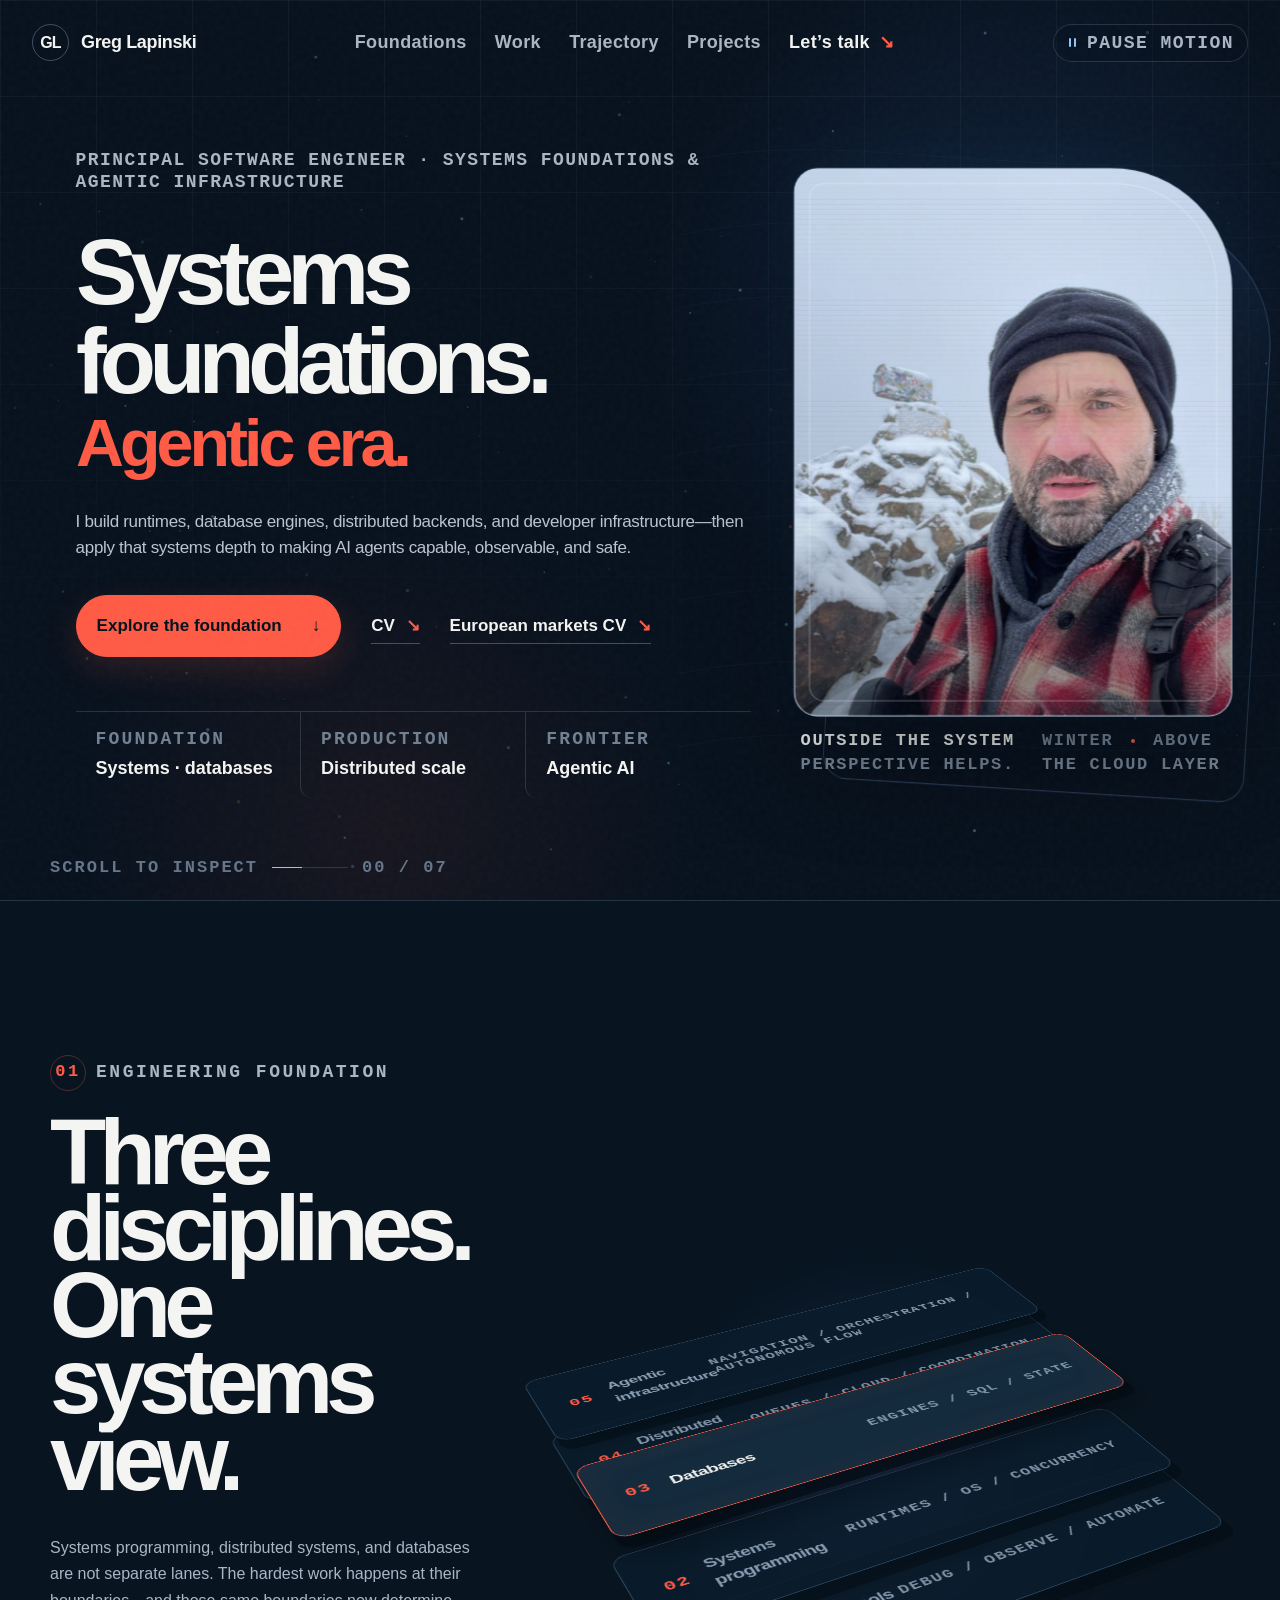
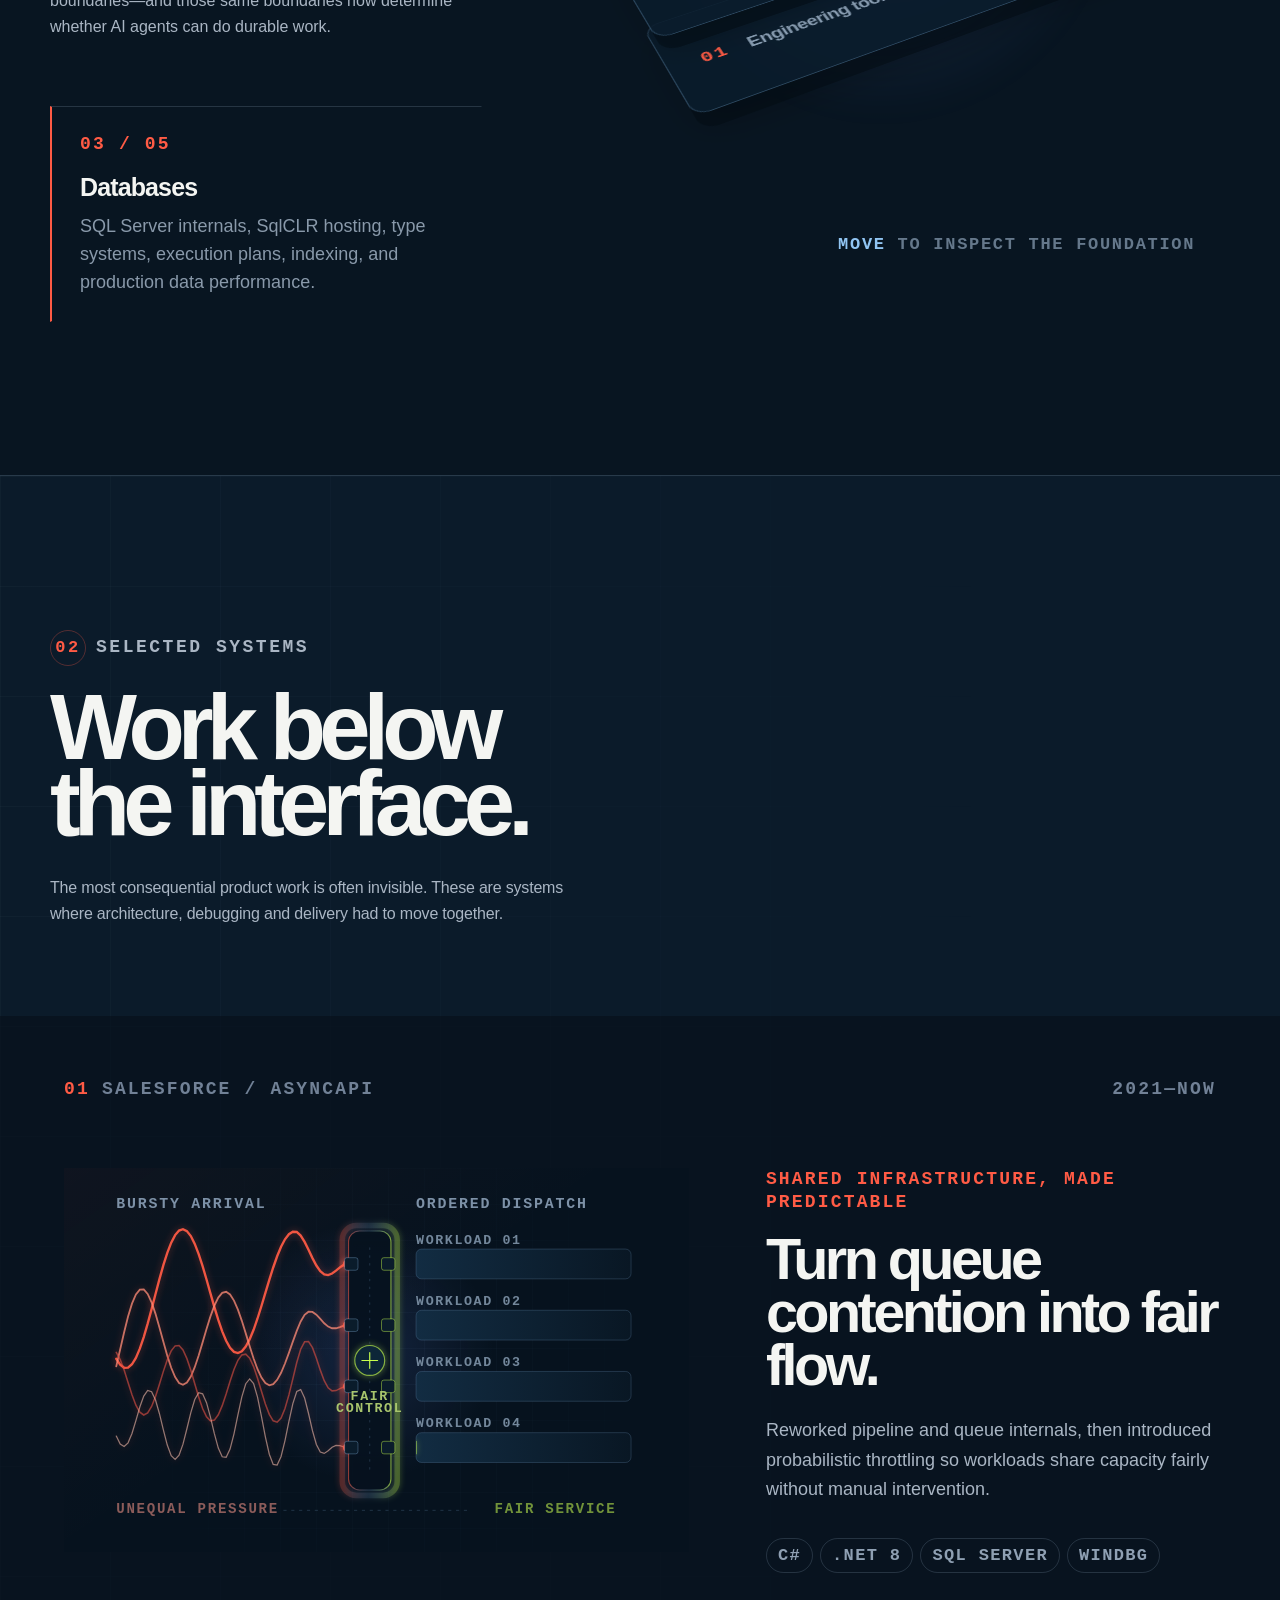
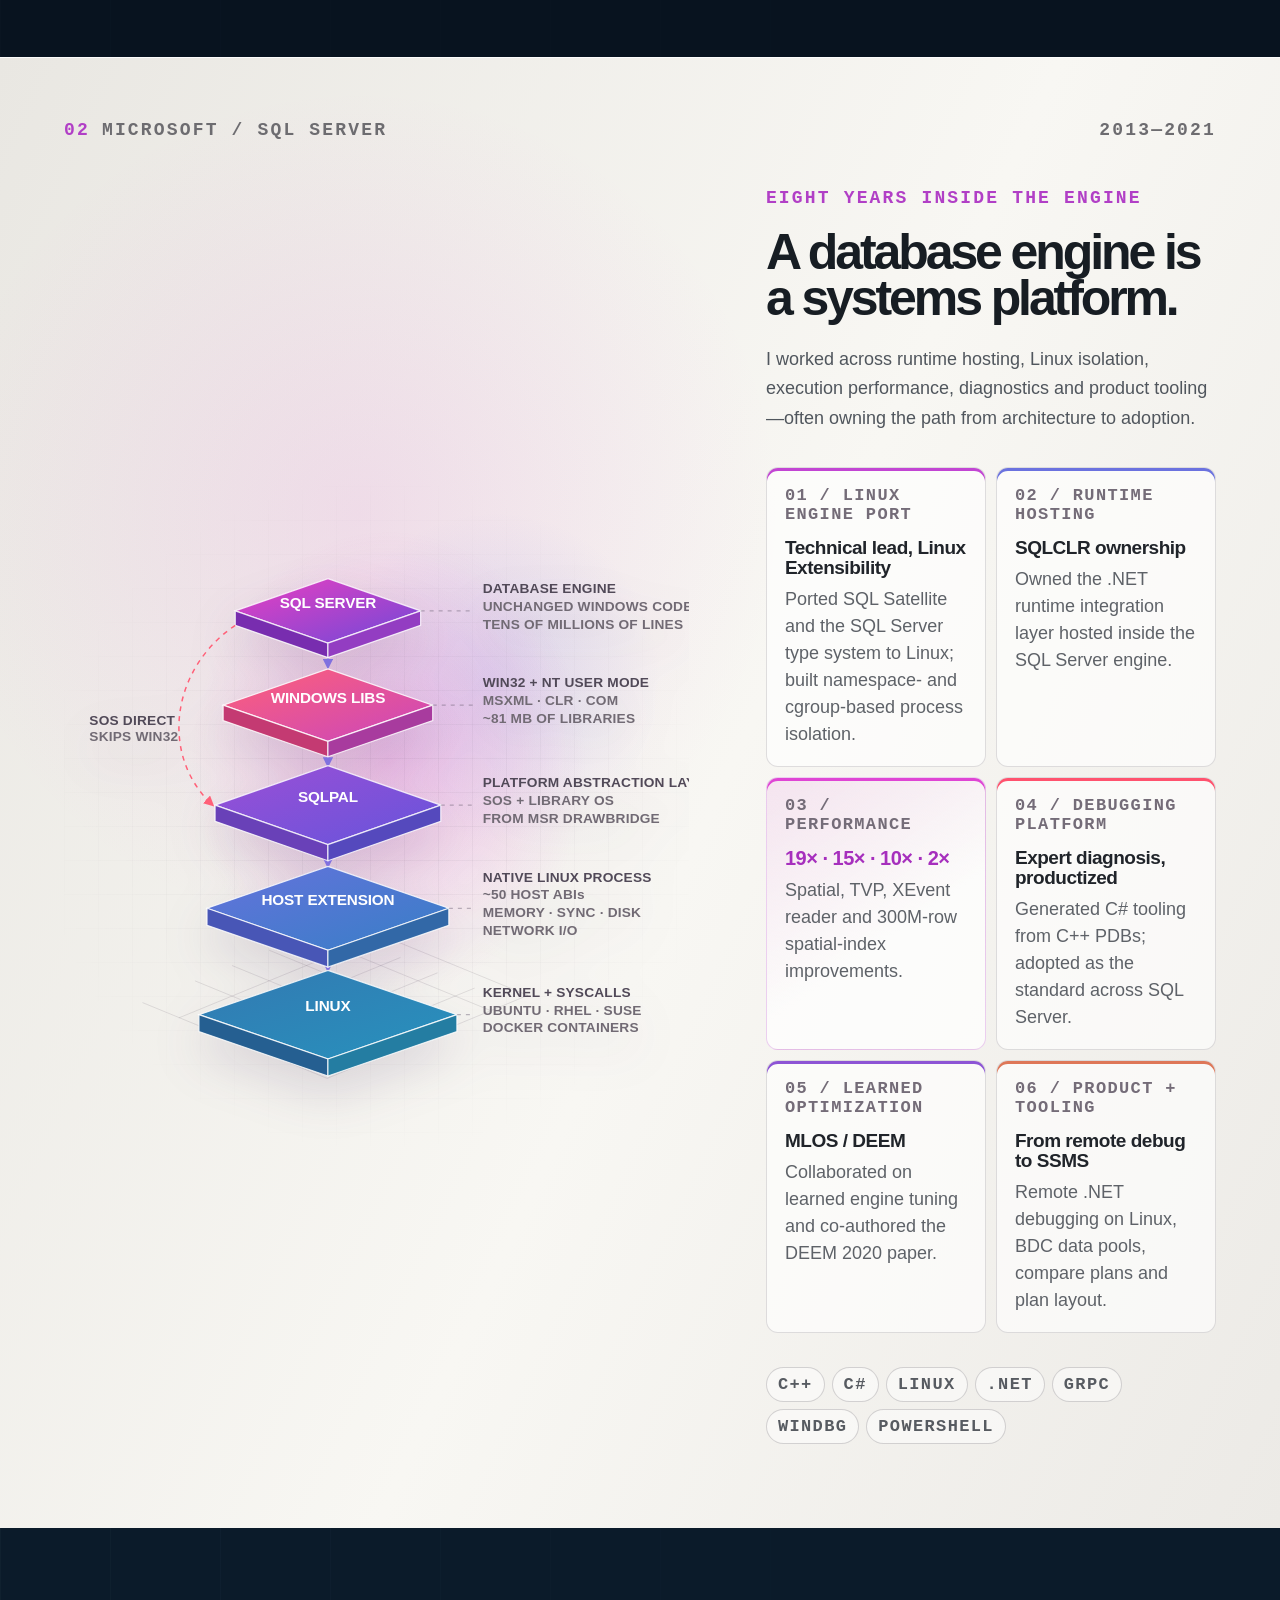
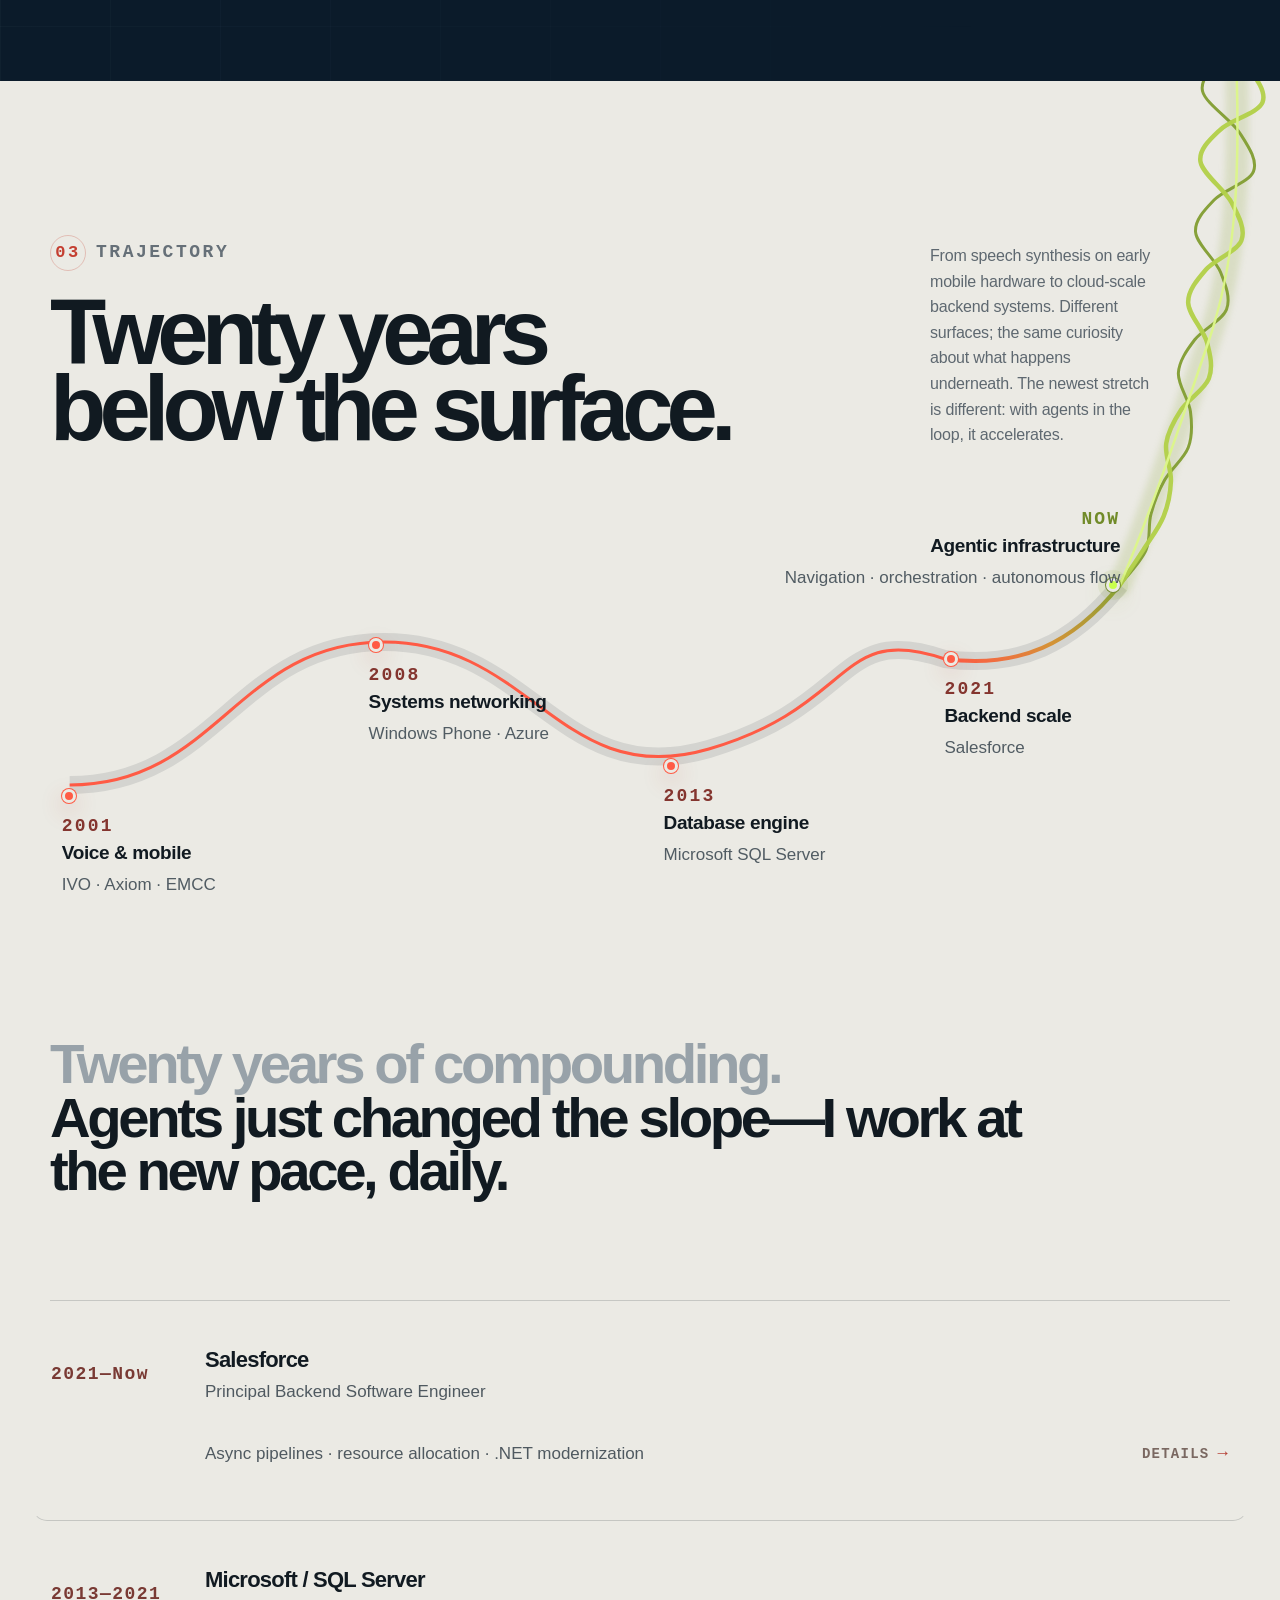
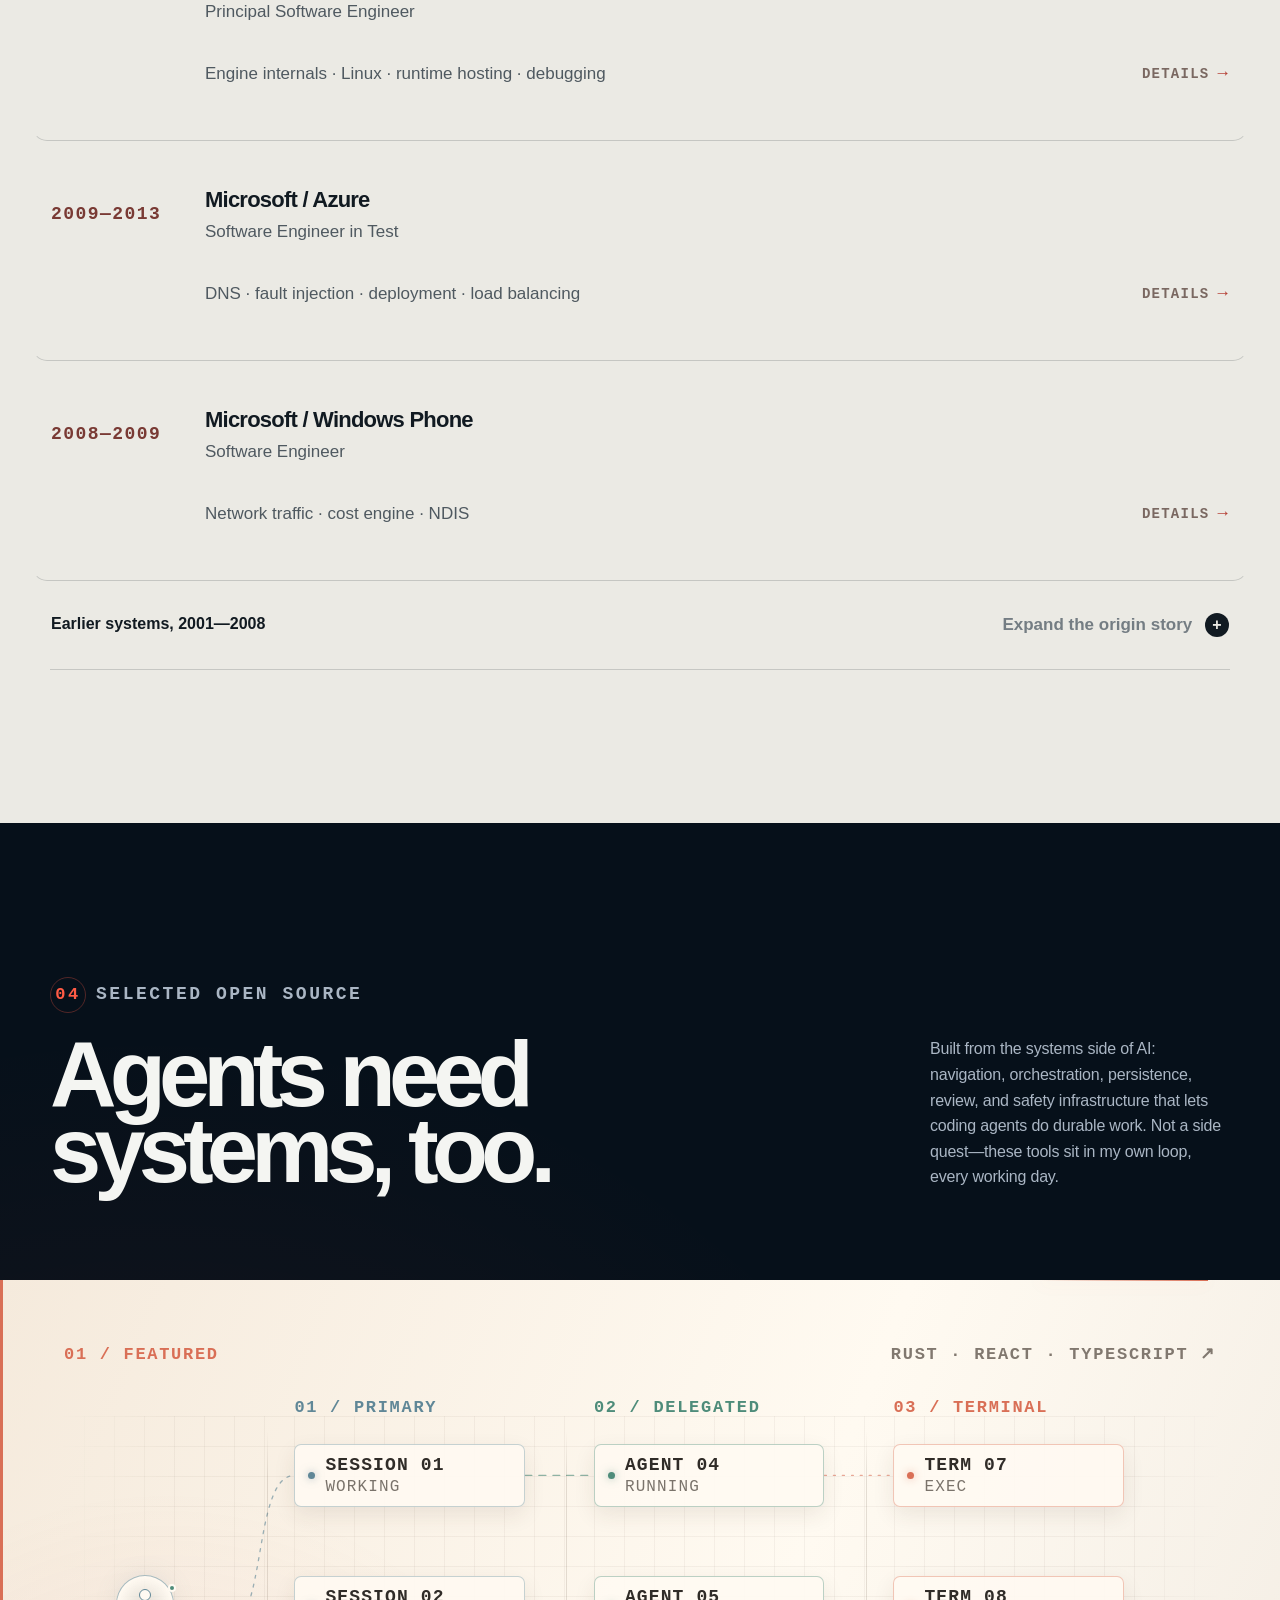
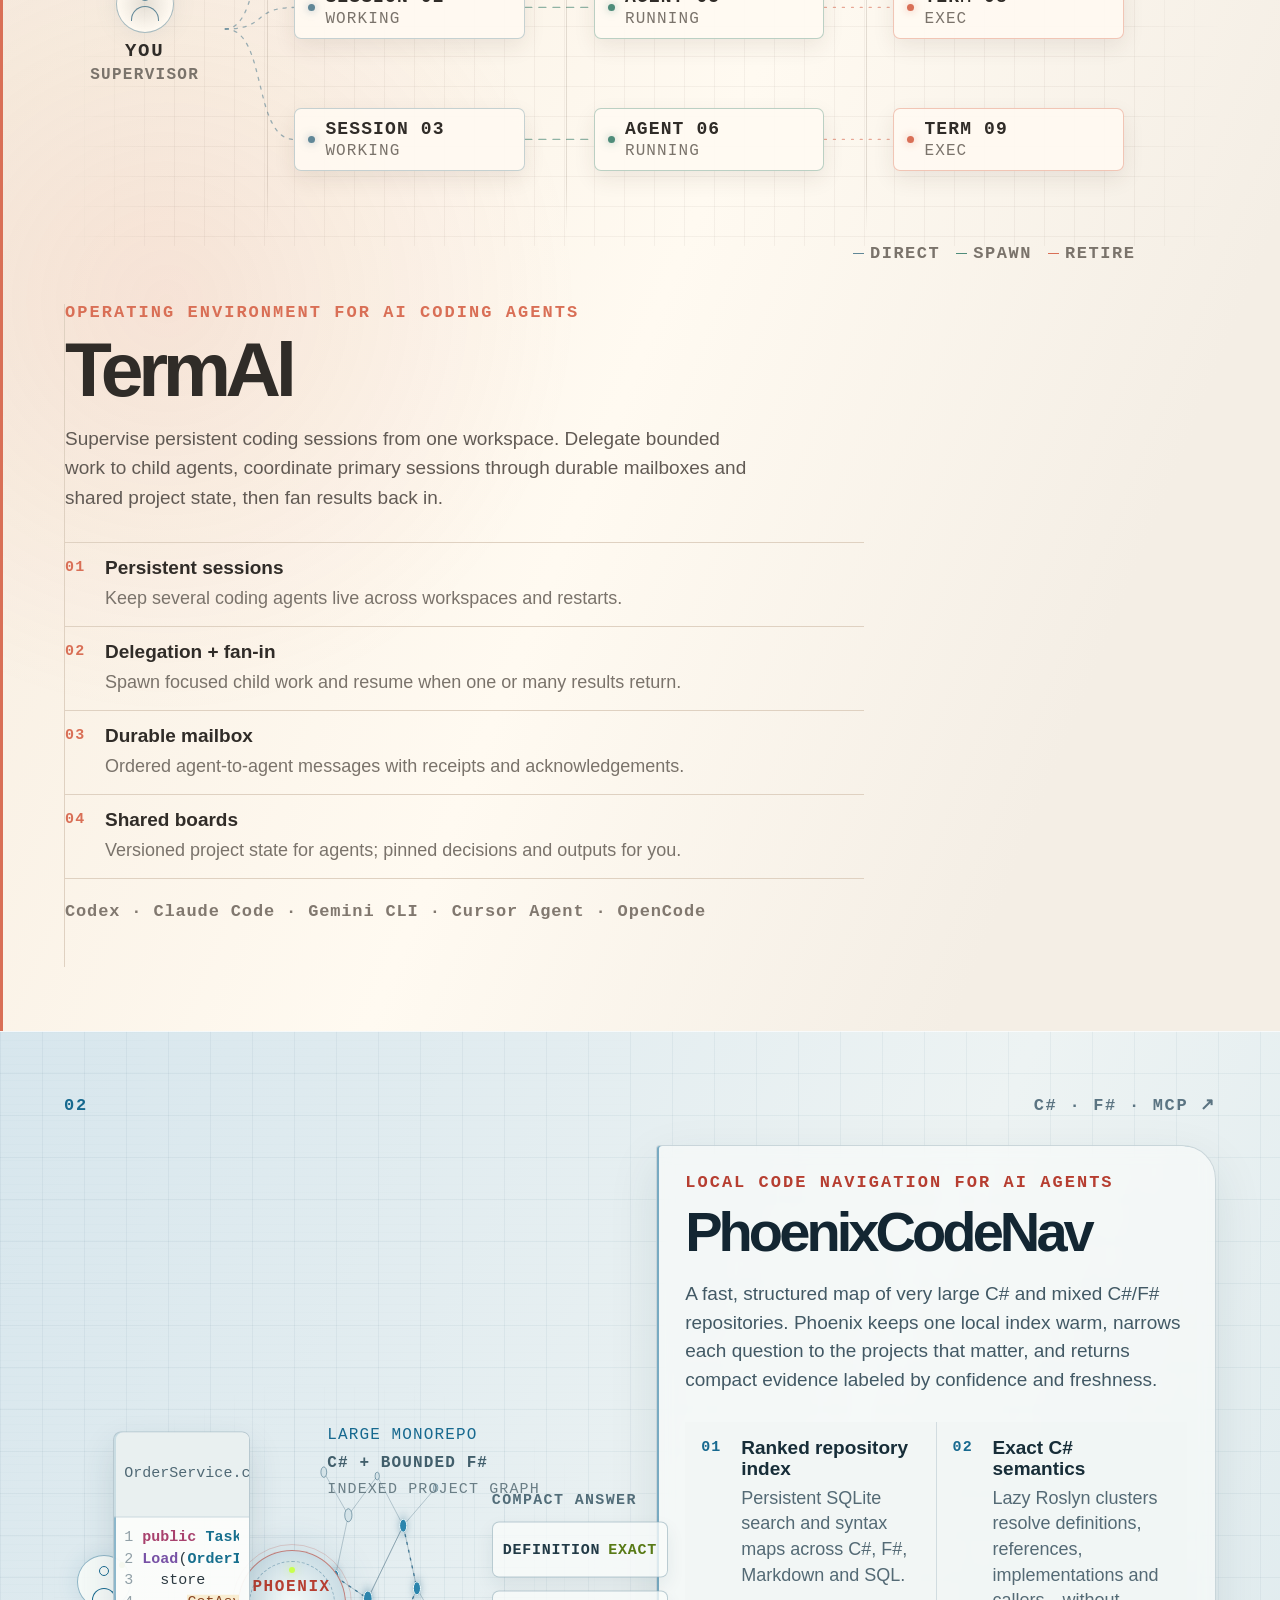
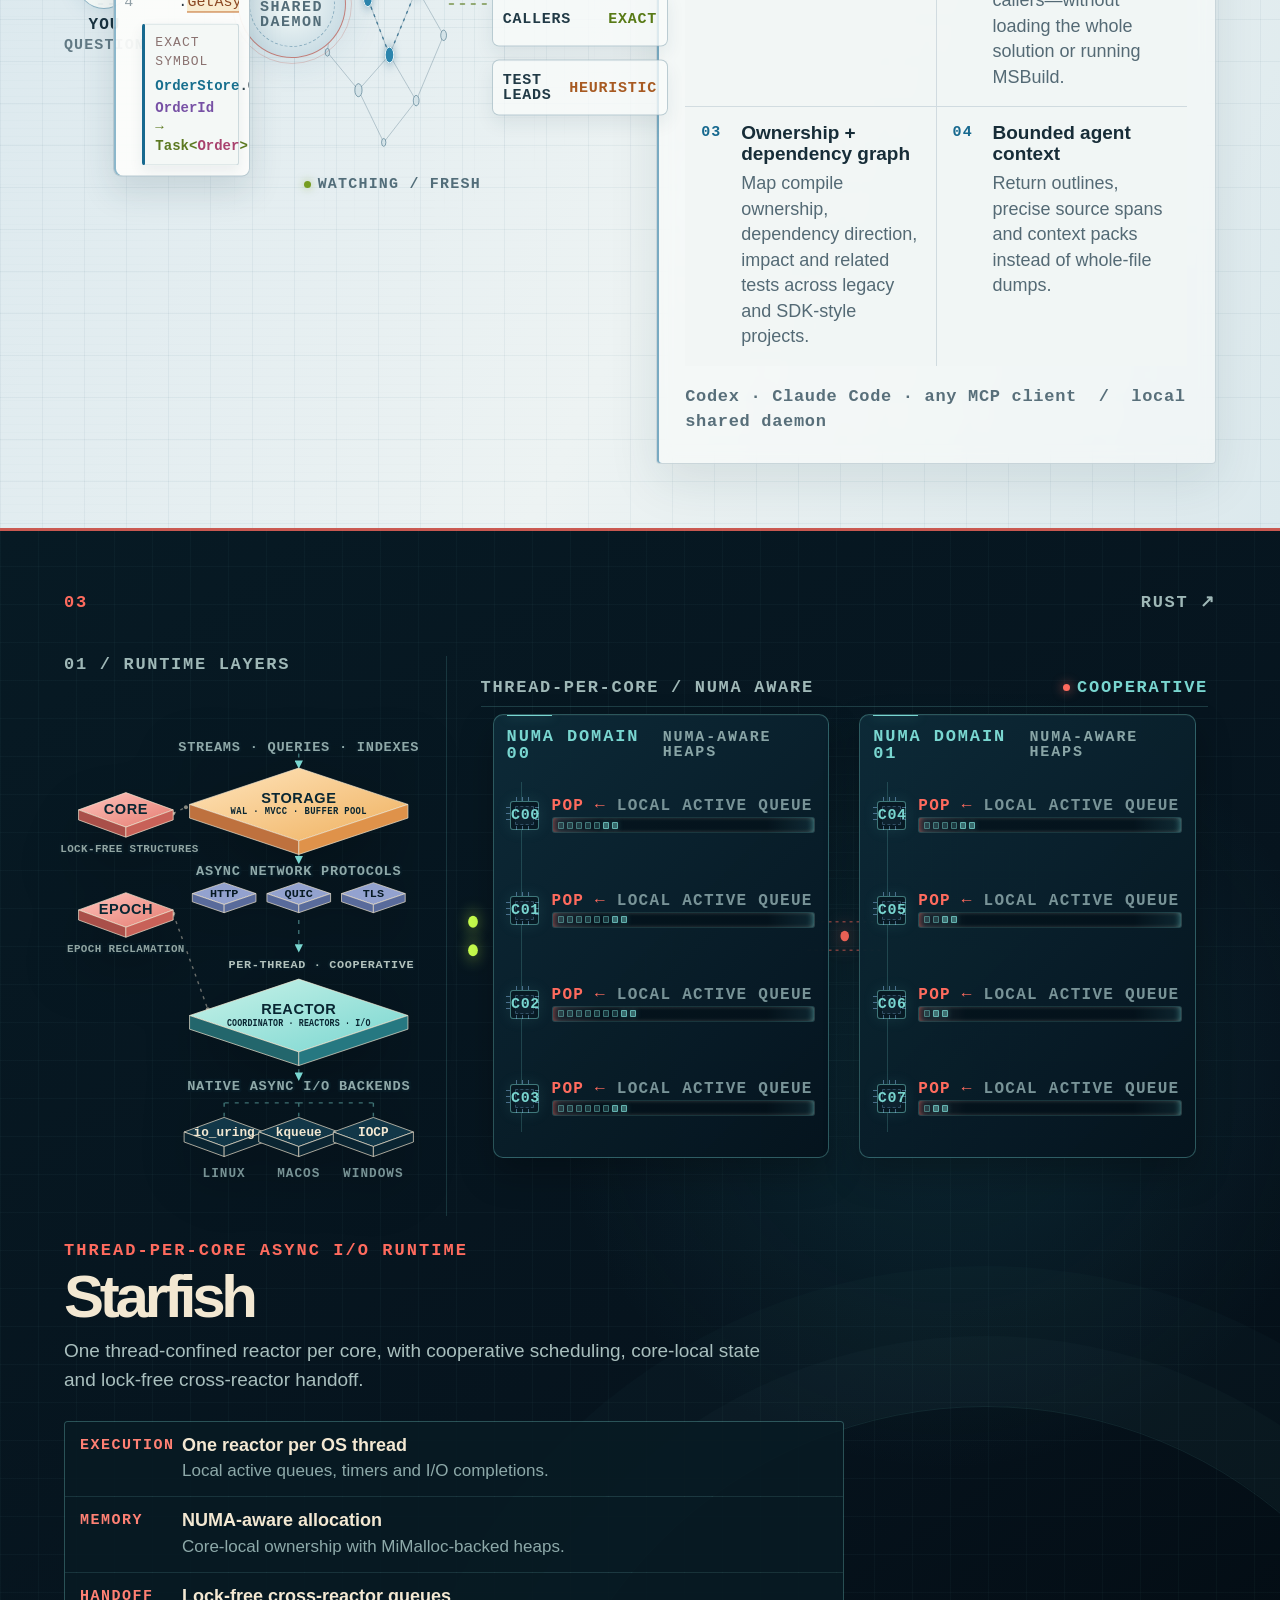
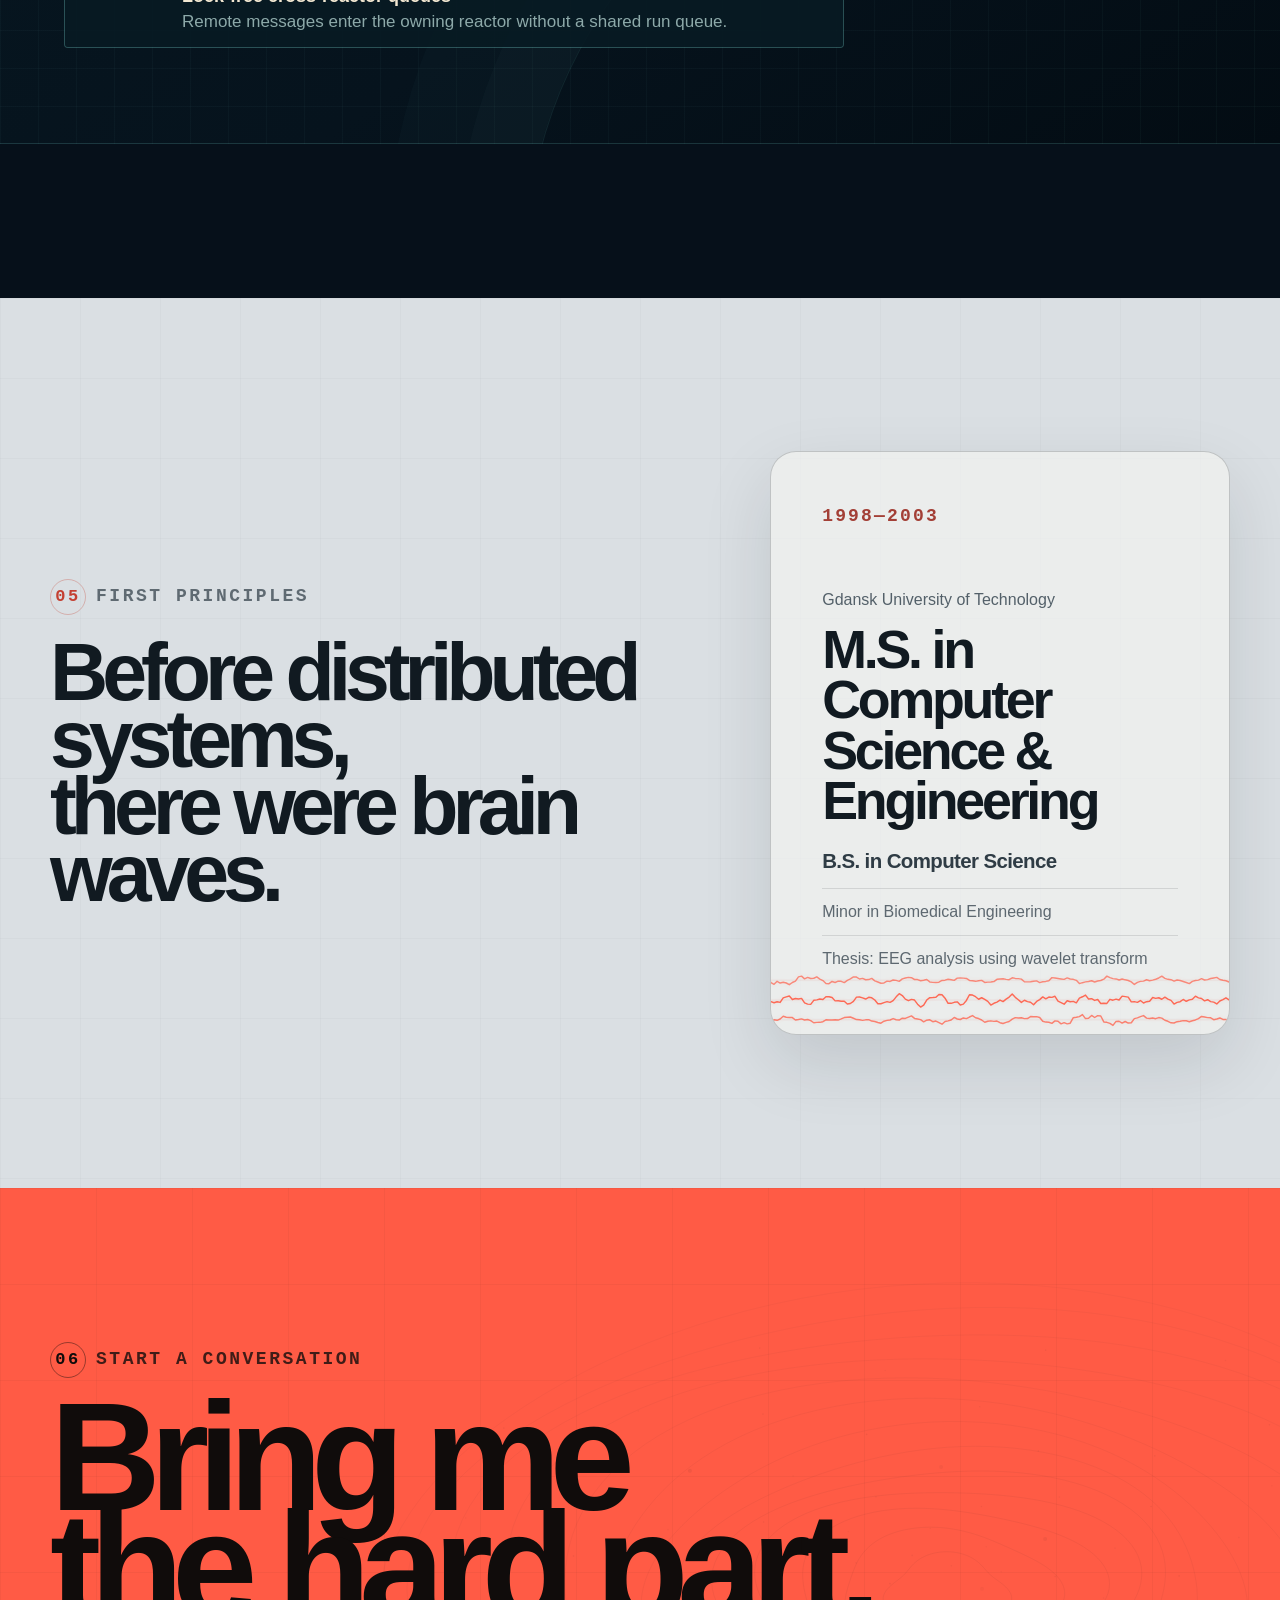
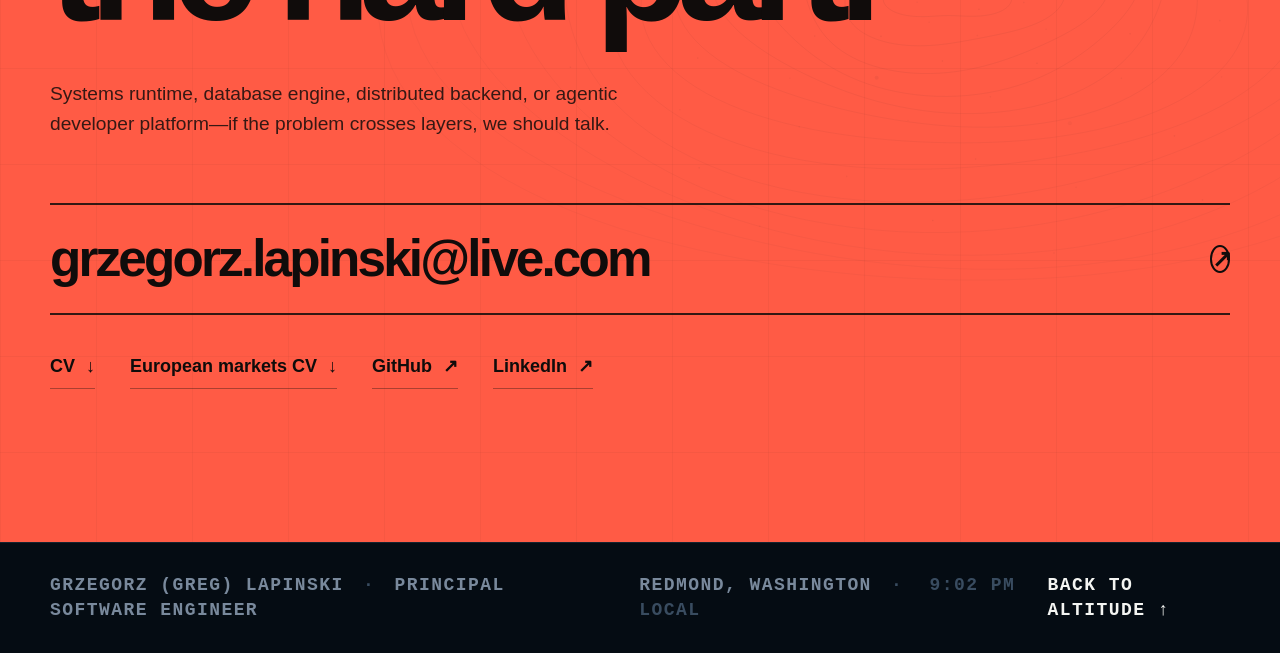
==== commit c2a40dfa: "CV and portfolio" ====
--- a/website/index.html
+++ b/website/index.html
@@ -1,1578 +1,907 @@
-<!DOCTYPE html>
-<html lang="en">
+<!doctype html>
+<html lang="en" class="no-js">
 <head>
-    <meta charset="UTF-8">
-    <meta name="viewport" content="width=device-width, initial-scale=1.0">
-    <title>Grzegorz (Greg) Lapinski - Principal Software Engineer</title>
-    <link rel="preconnect" href="https://fonts.googleapis.com">
-    <link rel="preconnect" href="https://fonts.gstatic.com" crossorigin>
-    <link href="https://fonts.googleapis.com/css2?family=Inter:wght@300;400;500;600;700;800&display=swap" rel="stylesheet">
-    <style>
-        * {
-            margin: 0;
-            padding: 0;
-            box-sizing: border-box;
-        }
-
-        :root {
-            --text-primary: #f0f0f0;
-            --text-secondary: #a0aec0;
-            --text-tertiary: #636e7f;
-            --accent: #7c5cfc;
-            --accent-bright: #a78bfa;
-            --accent-dim: rgba(124, 92, 252, 0.15);
-            --accent2: #06d6a0;
-            --accent2-dim: rgba(6, 214, 160, 0.12);
-            --bg: #0a0a0f;
-            --bg-card: #12121a;
-            --bg-card-hover: #1a1a26;
-            --border: #1e1e2e;
-            --border-hover: #2e2e44;
-            --glow: rgba(124, 92, 252, 0.4);
-            --glow-green: rgba(6, 214, 160, 0.3);
-            --radius: 16px;
-            --radius-sm: 10px;
-            --max-width: 760px;
-        }
-
-        html {
-            scroll-behavior: smooth;
-        }
-
-        body {
-            font-family: 'Inter', -apple-system, BlinkMacSystemFont, "Segoe UI", sans-serif;
-            background: var(--bg);
-            color: var(--text-primary);
-            line-height: 1.7;
-            -webkit-font-smoothing: antialiased;
-        }
-
-        /* ── Interactive background canvas ───────────── */
-        #gridCanvas {
-            position: fixed;
-            inset: 0;
-            z-index: 0;
-            pointer-events: none;
-        }
-
-        /* ── Navigation ─────────────────────────────── */
-        .nav {
-            position: fixed;
-            top: 0;
-            left: 0;
-            right: 0;
-            z-index: 100;
-            background: rgba(10, 10, 15, 0.75);
-            backdrop-filter: blur(20px);
-            -webkit-backdrop-filter: blur(20px);
-            border-bottom: 1px solid transparent;
-            transition: all 0.3s ease;
-        }
-
-        .nav.scrolled {
-            border-bottom-color: var(--border);
-            background: rgba(10, 10, 15, 0.92);
-        }
-
-        .nav-inner {
-            max-width: 1080px;
-            margin: 0 auto;
-            padding: 0 2rem;
-            display: flex;
-            align-items: center;
-            justify-content: space-between;
-            height: 64px;
-        }
-
-        .nav-brand {
-            font-weight: 700;
-            font-size: 1rem;
-            color: var(--text-primary);
-            text-decoration: none;
-            letter-spacing: -0.02em;
-        }
-
-        .nav-links {
-            display: flex;
-            gap: 0.25rem;
-            list-style: none;
-        }
-
-        .nav-links a {
-            display: block;
-            padding: 0.5rem 0.875rem;
-            color: var(--text-tertiary);
-            text-decoration: none;
-            font-size: 0.85rem;
-            font-weight: 500;
-            border-radius: 8px;
-            transition: color 0.2s, background 0.2s;
-        }
-
-        .nav-links a:hover,
-        .nav-links a.active {
-            color: var(--text-primary);
-            background: rgba(255, 255, 255, 0.05);
-        }
-
-        .mobile-toggle {
-            display: none;
-            background: none;
-            border: none;
-            cursor: pointer;
-            padding: 0.5rem;
-            color: var(--text-primary);
-        }
-
-        .mobile-toggle svg {
-            width: 24px;
-            height: 24px;
-        }
-
-        /* ── Layout ──────────────────────────────────── */
-        .container {
-            max-width: var(--max-width);
-            margin: 0 auto;
-            padding: 0 2rem;
-            position: relative;
-            z-index: 1;
-        }
-
-        section {
-            padding: 6rem 0;
-        }
-
-        .section-label {
-            display: inline-flex;
-            align-items: center;
-            gap: 0.5rem;
-            font-size: 0.75rem;
-            font-weight: 600;
-            letter-spacing: 0.1em;
-            text-transform: uppercase;
-            color: var(--accent-bright);
-            margin-bottom: 1.25rem;
-        }
-
-        .section-label::before {
-            content: '';
-            display: block;
-            width: 20px;
-            height: 2px;
-            background: var(--accent);
-        }
-
-        .section-title {
-            font-size: 2rem;
-            font-weight: 800;
-            color: var(--text-primary);
-            letter-spacing: -0.03em;
-            line-height: 1.2;
-            margin-bottom: 1rem;
-        }
-
-        .section-subtitle {
-            font-size: 1.05rem;
-            color: var(--text-secondary);
-            line-height: 1.7;
-            max-width: 560px;
-        }
-
-        .section-header {
-            margin-bottom: 3rem;
-        }
-
-        /* ── Hero ────────────────────────────────────── */
-        .hero {
-            padding-top: 10rem;
-            padding-bottom: 6rem;
-            position: relative;
-            overflow: hidden;
-        }
-
-        /* Gradient orbs removed — particle canvas handles the background */
-
-        @keyframes float {
-            0%, 100% { transform: translate(0, 0); }
-            50% { transform: translate(30px, -20px); }
-        }
-
-        .hero-layout {
-            display: flex;
-            align-items: flex-start;
-            gap: 3rem;
-        }
-
-        .hero-text {
-            flex: 1;
-        }
-
-        .hero-photo {
-            flex-shrink: 0;
-            width: 180px;
-            height: 180px;
-            border-radius: 50%;
-            object-fit: cover;
-            object-position: center 35%;
-            border: 3px solid var(--border);
-            box-shadow:
-                0 0 30px rgba(124, 92, 252, 0.2),
-                0 0 60px rgba(124, 92, 252, 0.08);
-            transition: all 0.4s ease;
-        }
-
-        .hero-photo:hover {
-            border-color: var(--accent);
-            box-shadow:
-                0 0 40px rgba(124, 92, 252, 0.35),
-                0 0 80px rgba(124, 92, 252, 0.15);
-            transform: scale(1.03);
-        }
-
-        .hero-name {
-            font-size: 3.5rem;
-            font-weight: 800;
-            letter-spacing: -0.04em;
-            line-height: 1.05;
-            margin-bottom: 1rem;
-            background: linear-gradient(135deg, #ffffff 0%, #a78bfa 50%, #06d6a0 100%);
-            background-size: 200% 200%;
-            -webkit-background-clip: text;
-            -webkit-text-fill-color: transparent;
-            background-clip: text;
-            animation: gradient-shift 6s ease infinite;
-        }
-
-        @keyframes gradient-shift {
-            0%, 100% { background-position: 0% 50%; }
-            50% { background-position: 100% 50%; }
-        }
-
-        .hero-role {
-            font-size: 1.2rem;
-            color: var(--text-secondary);
-            font-weight: 400;
-            margin-bottom: 1.5rem;
-        }
-
-        .hero-role strong {
-            color: var(--accent-bright);
-            font-weight: 600;
-        }
-
-        .hero-description {
-            font-size: 1.05rem;
-            color: var(--text-secondary);
-            line-height: 1.8;
-            max-width: 540px;
-            margin-bottom: 2.5rem;
-        }
-
-        .hero-links {
-            display: flex;
-            gap: 0.5rem;
-            flex-wrap: wrap;
-            align-items: center;
-        }
-
-        .btn {
-            display: inline-flex;
-            align-items: center;
-            gap: 0.4rem;
-            padding: 0.6rem 0.9rem;
-            font-size: 0.8rem;
-            font-weight: 500;
-            text-decoration: none;
-            border-radius: var(--radius-sm);
-            transition: all 0.25s ease;
-            font-family: inherit;
-            cursor: pointer;
-        }
-
-        .btn-primary {
-            background: var(--accent);
-            color: #fff;
-            border: 1px solid var(--accent);
-            box-shadow: 0 0 20px rgba(124, 92, 252, 0.2);
-        }
-
-        .btn-primary:hover {
-            background: var(--accent-bright);
-            border-color: var(--accent-bright);
-            box-shadow: 0 0 30px var(--glow);
-            transform: translateY(-2px);
-        }
-
-        .btn-ghost {
-            background: rgba(255, 255, 255, 0.04);
-            color: var(--text-primary);
-            border: 1px solid var(--border);
-        }
-
-        .btn-ghost:hover {
-            background: rgba(255, 255, 255, 0.08);
-            border-color: var(--border-hover);
-            transform: translateY(-2px);
-        }
-
-        .btn svg {
-            width: 16px;
-            height: 16px;
-        }
-
-        /* ── Stats ───────────────────────────────────── */
-        .stats-row {
-            display: grid;
-            grid-template-columns: repeat(3, 1fr);
-            gap: 1.25rem;
-            margin-top: 3rem;
-        }
-
-        .stat-item {
-            text-align: center;
-            padding: 1.5rem 1rem;
-            background: var(--bg-card);
-            border-radius: var(--radius);
-            border: 1px solid var(--border);
-            position: relative;
-            overflow: hidden;
-            transition: border-color 0.3s, transform 0.3s;
-        }
-
-        .stat-item:hover {
-            border-color: var(--border-hover);
-            transform: translateY(-2px);
-        }
-
-        .stat-item::before {
-            content: '';
-            position: absolute;
-            top: 0;
-            left: 0;
-            right: 0;
-            height: 2px;
-            background: linear-gradient(90deg, var(--accent), var(--accent2));
-            opacity: 0;
-            transition: opacity 0.3s;
-        }
-
-        .stat-item:hover::before {
-            opacity: 1;
-        }
-
-        .stat-number {
-            font-size: 2.25rem;
-            font-weight: 800;
-            background: linear-gradient(135deg, var(--accent-bright), var(--accent2));
-            -webkit-background-clip: text;
-            -webkit-text-fill-color: transparent;
-            background-clip: text;
-            line-height: 1.2;
-        }
-
-        .stat-label {
-            font-size: 0.8rem;
-            color: var(--text-tertiary);
-            margin-top: 0.25rem;
-            font-weight: 500;
-        }
-
-        /* ── About ───────────────────────────────────── */
-        .about-text {
-            font-size: 1.05rem;
-            color: var(--text-secondary);
-            line-height: 1.8;
-        }
-
-        .about-text p + p {
-            margin-top: 1.25rem;
-        }
-
-        /* ── Experience ──────────────────────────────── */
-        .experience-list {
-            display: flex;
-            flex-direction: column;
-            gap: 0;
-        }
-
-        .experience-item {
-            display: grid;
-            grid-template-columns: 150px 1fr;
-            gap: 2rem;
-            padding: 2rem 0;
-            border-bottom: 1px solid var(--border);
-            transition: background 0.3s;
-        }
-
-        .experience-item:first-child {
-            padding-top: 0;
-        }
-
-        .experience-item:last-child {
-            border-bottom: none;
-        }
-
-        .exp-date {
-            font-size: 0.78rem;
-            color: var(--text-tertiary);
-            font-weight: 500;
-            padding-top: 0.2rem;
-            white-space: nowrap;
-            font-variant-numeric: tabular-nums;
-        }
-
-        .exp-content h3 {
-            font-size: 1.05rem;
-            font-weight: 600;
-            color: var(--text-primary);
-            line-height: 1.4;
-            margin-bottom: 0.2rem;
-        }
-
-        .exp-company {
-            font-size: 0.88rem;
-            color: var(--accent-bright);
-            margin-bottom: 0.75rem;
-            font-weight: 500;
-        }
-
-        .exp-description {
-            color: var(--text-secondary);
-            font-size: 0.9rem;
-            line-height: 1.7;
-        }
-
-        .exp-description ul {
-            list-style: none;
-            display: flex;
-            flex-direction: column;
-            gap: 0.4rem;
-        }
-
-        .exp-description li {
-            position: relative;
-            padding-left: 1.25rem;
-        }
-
-        .exp-description li::before {
-            content: '';
-            position: absolute;
-            left: 0;
-            top: 0.65em;
-            width: 6px;
-            height: 6px;
-            border-radius: 50%;
-            background: var(--accent);
-            opacity: 0.5;
-        }
-
-        .exp-description a {
-            color: var(--accent-bright);
-            text-decoration: none;
-            border-bottom: 1px dashed rgba(167, 139, 250, 0.3);
-            transition: border-color 0.2s;
-        }
-
-        .exp-description a:hover {
-            border-bottom-color: var(--accent-bright);
-        }
-
-        .exp-tags {
-            display: flex;
-            flex-wrap: wrap;
-            gap: 0.375rem;
-            margin-top: 0.85rem;
-        }
-
-        .exp-tag {
-            font-size: 0.72rem;
-            font-weight: 600;
-            padding: 0.25rem 0.65rem;
-            background: var(--accent-dim);
-            color: var(--accent-bright);
-            border-radius: 6px;
-            letter-spacing: 0.02em;
-        }
-
-        /* ── Skills ──────────────────────────────────── */
-        .skills-grid {
-            display: grid;
-            grid-template-columns: repeat(2, 1fr);
-            gap: 1.25rem;
-        }
-
-        .skill-card {
-            padding: 1.5rem;
-            background: var(--bg-card);
-            border-radius: var(--radius);
-            border: 1px solid var(--border);
-            transition: all 0.3s ease;
-            position: relative;
-            overflow: hidden;
-        }
-
-        .skill-card::after {
-            content: '';
-            position: absolute;
-            top: 0;
-            left: 0;
-            right: 0;
-            height: 2px;
-            background: linear-gradient(90deg, var(--accent), transparent);
-            opacity: 0;
-            transition: opacity 0.3s;
-        }
-
-        .skill-card:hover {
-            border-color: var(--border-hover);
-            transform: translateY(-3px);
-            box-shadow: 0 8px 30px rgba(0, 0, 0, 0.3);
-        }
-
-        .skill-card:hover::after {
-            opacity: 1;
-        }
-
-        .skill-card h3 {
-            font-size: 0.85rem;
-            font-weight: 700;
-            color: var(--accent-bright);
-            margin-bottom: 0.75rem;
-            text-transform: uppercase;
-            letter-spacing: 0.06em;
-            font-size: 0.75rem;
-        }
-
-        .skill-card ul {
-            list-style: none;
-            display: flex;
-            flex-direction: column;
-            gap: 0.35rem;
-        }
-
-        .skill-card li {
-            font-size: 0.875rem;
-            color: var(--text-secondary);
-        }
-
-        /* ── Open Source ─────────────────────────────── */
-        .oss-list {
-            display: flex;
-            flex-direction: column;
-            gap: 1rem;
-        }
-
-        .oss-item {
-            display: grid;
-            grid-template-columns: 100px 1fr;
-            gap: 1.5rem;
-            padding: 1.25rem 1.5rem;
-            background: var(--bg-card);
-            border: 1px solid var(--border);
-            border-radius: var(--radius);
-            transition: border-color 0.3s, transform 0.3s;
-        }
-
-        .oss-item:hover {
-            border-color: var(--border-hover);
-            transform: translateY(-2px);
-        }
-
-        .oss-category {
-            font-size: 0.75rem;
-            font-weight: 600;
-            text-transform: uppercase;
-            letter-spacing: 0.06em;
-            color: var(--accent-bright);
-            padding-top: 0.15rem;
-        }
-
-        .oss-content a {
-            color: var(--text-primary);
-            text-decoration: none;
-            font-weight: 600;
-            border-bottom: 1px solid var(--border);
-            transition: border-color 0.2s;
-        }
-
-        .oss-content a:hover {
-            border-color: var(--accent);
-        }
-
-        .oss-desc {
-            font-size: 0.9rem;
-            color: var(--text-secondary);
-        }
-
-        .oss-lang {
-            font-size: 0.8rem;
-            color: var(--text-tertiary);
-            font-style: italic;
-        }
-
-        /* ── Education ───────────────────────────────── */
-        .education-card {
-            display: grid;
-            grid-template-columns: 150px 1fr;
-            gap: 2rem;
-            padding: 2rem;
-            background: var(--bg-card);
-            border: 1px solid var(--border);
-            border-radius: var(--radius);
-            transition: border-color 0.3s;
-        }
-
-        .education-card:hover {
-            border-color: var(--border-hover);
-        }
-
-        .edu-date {
-            font-size: 0.8rem;
-            color: var(--text-tertiary);
-            font-weight: 500;
-            padding-top: 0.15rem;
-        }
-
-        .edu-content h3 {
-            font-size: 1.05rem;
-            font-weight: 600;
-            color: var(--text-primary);
-            line-height: 1.4;
-            margin-bottom: 0.2rem;
-        }
-
-        .edu-school {
-            font-size: 0.9rem;
-            color: var(--accent-bright);
-            margin-bottom: 0.75rem;
-            font-weight: 500;
-        }
-
-        .edu-details {
-            color: var(--text-secondary);
-            font-size: 0.9rem;
-            line-height: 1.7;
-        }
-
-        .edu-details ul {
-            list-style: none;
-            display: flex;
-            flex-direction: column;
-            gap: 0.3rem;
-        }
-
-        .edu-details li {
-            position: relative;
-            padding-left: 1.25rem;
-        }
-
-        .edu-details li::before {
-            content: '';
-            position: absolute;
-            left: 0;
-            top: 0.65em;
-            width: 6px;
-            height: 6px;
-            border-radius: 50%;
-            background: var(--accent);
-            opacity: 0.5;
-        }
-
-        /* ── Contact ─────────────────────────────────── */
-        .contact-grid {
-            display: grid;
-            grid-template-columns: repeat(2, 1fr);
-            gap: 1rem;
-        }
-
-        .contact-item {
-            display: flex;
-            align-items: center;
-            gap: 1rem;
-            padding: 1.25rem;
-            background: var(--bg-card);
-            border-radius: var(--radius);
-            border: 1px solid var(--border);
-            transition: all 0.3s ease;
-        }
-
-        .contact-item:hover {
-            border-color: var(--border-hover);
-            transform: translateY(-2px);
-            box-shadow: 0 8px 25px rgba(0, 0, 0, 0.25);
-        }
-
-        .contact-icon {
-            width: 42px;
-            height: 42px;
-            display: flex;
-            align-items: center;
-            justify-content: center;
-            background: var(--accent-dim);
-            border-radius: var(--radius-sm);
-            flex-shrink: 0;
-        }
-
-        .contact-icon svg {
-            width: 18px;
-            height: 18px;
-            color: var(--accent-bright);
-        }
-
-        .contact-label {
-            font-size: 0.7rem;
-            color: var(--text-tertiary);
-            font-weight: 600;
-            text-transform: uppercase;
-            letter-spacing: 0.06em;
-        }
-
-        .contact-value {
-            color: var(--text-primary);
-            text-decoration: none;
-            font-size: 0.9rem;
-            font-weight: 500;
-            transition: color 0.2s;
-        }
-
-        .contact-value:hover {
-            color: var(--accent-bright);
-        }
-
-        /* ── Footer ──────────────────────────────────── */
-        .footer {
-            padding: 2rem 0;
-            border-top: 1px solid var(--border);
-            text-align: center;
-            font-size: 0.8rem;
-            color: var(--text-tertiary);
-            position: relative;
-            z-index: 1;
-        }
-
-        /* ── Responsive ──────────────────────────────── */
-        @media (max-width: 768px) {
-            .mobile-toggle {
-                display: block;
-            }
-
-            .nav-links {
-                display: none;
-                position: absolute;
-                top: 64px;
-                left: 0;
-                right: 0;
-                background: rgba(10, 10, 15, 0.98);
-                backdrop-filter: blur(20px);
-                flex-direction: column;
-                padding: 1rem;
-                border-bottom: 1px solid var(--border);
-            }
-
-            .nav-links.open {
-                display: flex;
-            }
-
-            .hero-layout {
-                flex-direction: column-reverse;
-                align-items: center;
-                text-align: center;
-            }
-
-            .hero-photo {
-                width: 130px;
-                height: 130px;
-            }
-
-            .hero-links {
-                justify-content: center;
-            }
-
-            .hero-name {
-                font-size: 2.5rem;
-            }
-
-            section {
-                padding: 4rem 0;
-            }
-
-            .hero {
-                padding-top: 7rem;
-                padding-bottom: 4rem;
-            }
-
-            .experience-item,
-            .education-card {
-                grid-template-columns: 1fr;
-                gap: 0.25rem;
-            }
-
-            .education-card {
-                gap: 0.75rem;
-            }
-
-            .stats-row {
-                grid-template-columns: repeat(3, 1fr);
-                gap: 0.75rem;
-            }
-
-            .stat-item {
-                padding: 1rem 0.5rem;
-            }
-
-            .stat-number {
-                font-size: 1.5rem;
-            }
-
-            .skills-grid,
-            .contact-grid {
-                grid-template-columns: 1fr;
-            }
-
-            .container {
-                padding: 0 1.25rem;
-            }
-        }
-
-        /* ── Animations ──────────────────────────────── */
-        .fade-in {
-            opacity: 0;
-            transform: translateY(16px);
-            transition: opacity 0.6s ease, transform 0.6s ease;
-        }
-
-        .fade-in.visible {
-            opacity: 1;
-            transform: translateY(0);
-        }
-
-        /* Stagger children */
-        .stagger > .fade-in:nth-child(1) { transition-delay: 0s; }
-        .stagger > .fade-in:nth-child(2) { transition-delay: 0.08s; }
-        .stagger > .fade-in:nth-child(3) { transition-delay: 0.16s; }
-        .stagger > .fade-in:nth-child(4) { transition-delay: 0.24s; }
-        .stagger > .fade-in:nth-child(5) { transition-delay: 0.32s; }
-        .stagger > .fade-in:nth-child(6) { transition-delay: 0.40s; }
-        .stagger > .fade-in:nth-child(7) { transition-delay: 0.48s; }
-        .stagger > .fade-in:nth-child(8) { transition-delay: 0.56s; }
-        .stagger > .fade-in:nth-child(9) { transition-delay: 0.64s; }
-    </style>
+    <meta charset="utf-8">
+    <meta name="viewport" content="width=device-width, initial-scale=1, viewport-fit=cover">
+    <meta name="theme-color" content="#07111d">
+    <meta name="color-scheme" content="dark">
+
+    <title>Greg Lapinski — Systems Foundations for the Agentic Era</title>
+    <meta name="description" content="Greg Lapinski is a principal software engineer building systems software, distributed infrastructure, database engines, and the foundations that make AI agents effective, observable, and safe.">
+    <meta name="author" content="Grzegorz (Greg) Lapinski">
+    <link rel="canonical" href="https://lapinski.io/">
+
+    <meta property="og:type" content="website">
+    <meta property="og:site_name" content="Greg Lapinski">
+    <meta property="og:title" content="Greg Lapinski — Systems foundations for the agentic era.">
+    <meta property="og:description" content="Systems programming, distributed systems, databases, and the infrastructure behind capable AI agents.">
+    <meta property="og:url" content="https://lapinski.io/">
+    <meta property="og:image" content="https://lapinski.io/og-card.png">
+    <meta property="og:image:type" content="image/png">
+    <meta property="og:image:width" content="1200">
+    <meta property="og:image:height" content="630">
+    <meta property="og:image:alt" content="Greg Lapinski — systems foundations for the agentic era">
+
+    <meta name="twitter:card" content="summary_large_image">
+    <meta name="twitter:title" content="Greg Lapinski — Systems Foundations for the Agentic Era">
+    <meta name="twitter:description" content="Systems programming, distributed systems, databases, and agentic infrastructure.">
+    <meta name="twitter:image" content="https://lapinski.io/og-card.png">
+
+    <link rel="icon" href="favicon.svg" type="image/svg+xml">
+    <link rel="preload" href="photo.jpg" as="image" fetchpriority="high">
+    <link rel="stylesheet" href="styles.css">
+
+    <script type="application/ld+json">
+    {
+      "@context": "https://schema.org",
+      "@type": "Person",
+      "name": "Grzegorz Lapinski",
+      "alternateName": "Greg Lapinski",
+      "jobTitle": "Principal Software Engineer",
+      "url": "https://lapinski.io/",
+      "image": "https://lapinski.io/photo.jpg",
+      "email": "mailto:grzegorz.lapinski@live.com",
+      "address": {
+        "@type": "PostalAddress",
+        "addressLocality": "Redmond",
+        "addressRegion": "WA",
+        "addressCountry": "US"
+      },
+      "sameAs": [
+        "https://github.com/grlap",
+        "https://www.linkedin.com/in/grzegorz-lapinski/"
+      ],
+      "knowsAbout": [
+        "Systems programming",
+        "Distributed systems",
+        "Database engines",
+        "Agentic AI infrastructure",
+        "Model Context Protocol",
+        "Performance engineering",
+        "Runtime integration",
+        "Developer tools",
+        "C++",
+        "C#",
+        "Rust",
+        "Julia"
+      ]
+    }
+    </script>
 </head>
 <body>
-    <canvas id="gridCanvas"></canvas>
-
-    <!-- Navigation -->
-    <nav class="nav" id="nav">
-        <div class="nav-inner">
-            <a href="#hero" class="nav-brand">GL</a>
-            <button class="mobile-toggle" onclick="toggleMenu()" aria-label="Toggle menu">
-                <svg viewBox="0 0 24 24" fill="none" stroke="currentColor" stroke-width="2">
-                    <line x1="3" y1="6" x2="21" y2="6"/>
-                    <line x1="3" y1="12" x2="21" y2="12"/>
-                    <line x1="3" y1="18" x2="21" y2="18"/>
-                </svg>
-            </button>
-            <ul class="nav-links" id="navLinks">
-                <li><a href="#about" class="nav-link">About</a></li>
-                <li><a href="#experience" class="nav-link">Experience</a></li>
-                <li><a href="#opensource" class="nav-link">Open Source</a></li>
-                <li><a href="#skills" class="nav-link">Skills</a></li>
-                <li><a href="#education" class="nav-link">Education</a></li>
-                <li><a href="#contact" class="nav-link">Contact</a></li>
-            </ul>
-        </div>
-    </nav>
-
-    <!-- Hero -->
-    <section class="hero" id="hero">
-        <div class="container">
-            <div class="hero-layout">
-                <div class="hero-text">
-                    <h1 class="hero-name fade-in">Grzegorz (Greg)<br>Lapinski</h1>
-                    <p class="hero-role fade-in"><strong>Principal Software Engineer</strong> &middot; Performance Engineering</p>
-                    <p class="hero-description fade-in">
-                        20+ years building, debugging, and optimizing enterprise systems at Microsoft and Salesforce.
-                        From SQL Server engine internals to cloud-scale distributed architecture.
+    <a class="skip-link" href="#main">Skip to the work</a>
+
+    <div class="boot" aria-hidden="true">
+        <div class="boot__mark">GL</div>
+        <div class="boot__line"><span></span></div>
+        <div class="boot__label">Calibrating systems</div>
+    </div>
+
+    <div class="scroll-progress" aria-hidden="true"><span></span></div>
+    <div class="cursor-glow" aria-hidden="true"></div>
+
+    <header class="site-header" data-header>
+        <a class="brand" href="#top" aria-label="Greg Lapinski — back to top">
+            <span class="brand__mark">GL</span>
+            <span class="brand__name">Greg Lapinski</span>
+        </a>
+
+        <button class="menu-toggle" type="button" aria-expanded="false" aria-controls="site-nav">
+            <span></span><span></span><span class="sr-only">Open menu</span>
+        </button>
+
+        <nav class="site-nav" id="site-nav" aria-label="Primary navigation">
+            <a href="#foundations">Foundations</a>
+            <a href="#systems">Work</a>
+            <a href="#trajectory">Trajectory</a>
+            <a href="#lab">Projects</a>
+            <a class="nav-contact" href="#contact">Let’s talk <span>↘</span></a>
+        </nav>
+
+        <button class="motion-toggle" type="button" aria-pressed="false" aria-label="Pause page motion">
+            <span class="motion-toggle__icon" aria-hidden="true"><i></i><i></i></span>
+            <span class="motion-toggle__label">Pause motion</span>
+        </button>
+    </header>
+
+    <main id="main">
+        <section class="hero" id="top" aria-labelledby="hero-title">
+            <canvas class="system-field" id="system-field" aria-hidden="true"></canvas>
+            <div class="hero__grid" aria-hidden="true"></div>
+
+            <div class="hero__content shell">
+                <div class="hero__copy">
+                    <p class="eyebrow hero__eyebrow" data-reveal>
+                        Principal Software Engineer · systems foundations &amp; agentic infrastructure
                     </p>
-                    <div class="hero-links fade-in">
-                <a href="mailto:grzegorz.lapinski@live.com" class="btn btn-primary">
-                    <svg viewBox="0 0 24 24" fill="none" stroke="currentColor" stroke-width="2"><path d="M4 4h16c1.1 0 2 .9 2 2v12c0 1.1-.9 2-2 2H4c-1.1 0-2-.9-2-2V6c0-1.1.9-2 2-2z"/><polyline points="22,6 12,13 2,6"/></svg>
-                    Get in touch
-                </a>
-                <a href="https://github.com/grlap" target="_blank" class="btn btn-ghost">
-                    <svg viewBox="0 0 24 24" fill="currentColor"><path d="M12 0c-6.626 0-12 5.373-12 12 0 5.302 3.438 9.8 8.207 11.387.599.111.793-.261.793-.577v-2.234c-3.338.726-4.033-1.416-4.033-1.416-.546-1.387-1.333-1.756-1.333-1.756-1.089-.745.083-.729.083-.729 1.205.084 1.839 1.237 1.839 1.237 1.07 1.834 2.807 1.304 3.492.997.107-.775.418-1.305.762-1.604-2.665-.305-5.467-1.334-5.467-5.931 0-1.311.469-2.381 1.236-3.221-.124-.303-.535-1.524.117-3.176 0 0 1.008-.322 3.301 1.23.957-.266 1.983-.399 3.003-.404 1.02.005 2.047.138 3.006.404 2.291-1.552 3.297-1.23 3.297-1.23.653 1.653.242 2.874.118 3.176.77.84 1.235 1.911 1.235 3.221 0 4.609-2.807 5.624-5.479 5.921.43.372.823 1.102.823 2.222v3.293c0 .319.192.694.801.576 4.765-1.589 8.199-6.086 8.199-11.386 0-6.627-5.373-12-12-12z"/></svg>
-                    GitHub
-                </a>
-                <a href="https://linkedin.com/in/grzegorz-lapinski" target="_blank" class="btn btn-ghost">
-                    <svg viewBox="0 0 24 24" fill="currentColor"><path d="M20.447 20.452h-3.554v-5.569c0-1.328-.027-3.037-1.852-3.037-1.853 0-2.136 1.445-2.136 2.939v5.667H9.351V9h3.414v1.561h.046c.477-.9 1.637-1.85 3.37-1.85 3.601 0 4.267 2.37 4.267 5.455v6.286zM5.337 7.433c-1.144 0-2.063-.926-2.063-2.065 0-1.138.92-2.063 2.063-2.063 1.14 0 2.064.925 2.064 2.063 0 1.139-.925 2.065-2.064 2.065zm1.782 13.019H3.555V9h3.564v11.452zM22.225 0H1.771C.792 0 0 .774 0 1.729v20.542C0 23.227.792 24 1.771 24h20.451C23.2 24 24 23.227 24 22.271V1.729C24 .774 23.2 0 22.222 0h.003z"/></svg>
-                    LinkedIn
-                </a>
-                <a href="https://www.instagram.com/lapinskigreg/" target="_blank" class="btn btn-ghost">
-                    <svg viewBox="0 0 24 24" fill="currentColor"><path d="M12 2.163c3.204 0 3.584.012 4.85.07 3.252.148 4.771 1.691 4.919 4.919.058 1.265.069 1.645.069 4.849 0 3.205-.012 3.584-.069 4.849-.149 3.225-1.664 4.771-4.919 4.919-1.266.058-1.644.07-4.85.07-3.204 0-3.584-.012-4.849-.07-3.26-.149-4.771-1.699-4.919-4.92-.058-1.265-.07-1.644-.07-4.849 0-3.204.013-3.583.07-4.849.149-3.227 1.664-4.771 4.919-4.919 1.266-.057 1.645-.069 4.849-.069zM12 0C8.741 0 8.333.014 7.053.072 2.695.272.273 2.69.073 7.052.014 8.333 0 8.741 0 12c0 3.259.014 3.668.072 4.948.2 4.358 2.618 6.78 6.98 6.98C8.333 23.986 8.741 24 12 24c3.259 0 3.668-.014 4.948-.072 4.354-.2 6.782-2.618 6.979-6.98.059-1.28.073-1.689.073-4.948 0-3.259-.014-3.667-.072-4.947-.196-4.354-2.617-6.78-6.979-6.98C15.668.014 15.259 0 12 0zm0 5.838a6.162 6.162 0 100 12.324 6.162 6.162 0 000-12.324zM12 16a4 4 0 110-8 4 4 0 010 8zm6.406-11.845a1.44 1.44 0 100 2.881 1.44 1.44 0 000-2.881z"/></svg>
-                    Instagram
-                </a>
-                    </div>
+
+                    <h1 id="hero-title" class="hero__title" aria-label="Systems foundations. Agentic era.">
+                        <span class="title-line"><span>Systems</span></span>
+                        <span class="title-line"><span>foundations.</span></span>
+                        <span class="title-line title-line--accent"><span>Agentic era.</span></span>
+                    </h1>
+
+                    <p class="hero__intro" data-reveal>
+                        I build runtimes, database engines, distributed backends, and developer
+                        infrastructure—then apply that systems depth to making AI agents capable,
+                        observable, and safe.
+                    </p>
+
+                    <div class="hero__actions" data-reveal>
+                        <a class="button button--signal magnetic" href="#foundations">
+                            <span>Explore the foundation</span><span aria-hidden="true">↓</span>
+                        </a>
+                        <a class="text-link" href="cv.pdf" download="Greg-Lapinski-CV.pdf">
+                            CV <span aria-hidden="true">↘</span>
+                        </a>
+                        <a class="text-link" href="cv-eu.pdf" download="Greg-Lapinski-CV-European-Markets.pdf" title="Includes recruitment data-processing consent">
+                            European markets CV <span aria-hidden="true">↘</span>
+                        </a>
+                    </div>
+
+                    <dl class="hero__facts" data-reveal>
+                        <div><dt>Foundation</dt><dd>Systems · databases</dd></div>
+                        <div><dt>Production</dt><dd>Distributed scale</dd></div>
+                        <div><dt>Frontier</dt><dd>Agentic AI</dd></div>
+                    </dl>
                 </div>
-                <img src="photo.jpg" alt="Greg Lapinski" class="hero-photo fade-in">
+
+                <figure class="portrait" data-tilt>
+                    <div class="portrait__backdrop" aria-hidden="true"></div>
+                    <div class="portrait__frame">
+                        <img src="photo.jpg" alt="Greg Lapinski on a snowy mountain summit" width="900" height="1600" fetchpriority="high">
+                        <div class="portrait__wash" aria-hidden="true"></div>
+                        <div class="portrait__scan" aria-hidden="true"></div>
+                    </div>
+                    <figcaption class="portrait__caption">
+                        <span><b>OUTSIDE THE SYSTEM</b> Perspective helps.</span>
+                        <span>WINTER <i></i> ABOVE THE CLOUD LAYER</span>
+                    </figcaption>
+                </figure>
             </div>
-        </div>
-    </section>
-
-    <!-- About -->
-    <section id="about">
-        <div class="container">
-            <div class="section-header">
-                <span class="section-label">About</span>
-                <h2 class="section-title">Building enterprise software<br>for over two decades</h2>
+
+            <div class="hero__footer shell" aria-hidden="true">
+                <span>Scroll to inspect</span>
+                <div class="hero__scroll-line"><i></i></div>
+                <span>00 / 07</span>
             </div>
-            <div class="about-text fade-in">
-                <p>
-                    Principal Software Engineer and technical lead specializing in database engine internals,
-                    runtime integration, and performance optimization at scale.
-                </p>
-                <p>
-                    Led cross-org initiatives at Microsoft and Salesforce spanning multiple platform teams
-                    and product releases. Mentor and technical leader for engineering teams in low-level
-                    debugging, systems programming, and algorithm design.
-                </p>
-            </div>
-        </div>
-    </section>
-
-    <!-- Experience -->
-    <section id="experience">
-        <div class="container">
-            <div class="section-header">
-                <span class="section-label">Experience</span>
-                <h2 class="section-title">Where I've worked</h2>
-            </div>
-            <div class="experience-list stagger">
-
-                <div class="experience-item fade-in">
-                    <div class="exp-date">Aug 2021 &mdash; Present</div>
-                    <div class="exp-content">
-                        <h3>Principal Backend Software Engineer</h3>
-                        <div class="exp-company">Salesforce &middot; Bellevue, WA</div>
-                        <div class="exp-description">
-                            <ul>
-                                <li>Stabilized AsyncAPI processing pipeline — reduced noisy-neighbor incidents by 99% and decreased SQL Server resource utilization by 75%</li>
-                                <li>Optimized AsyncAPI queueing internals — doubled request throughput and reduced processing latency 4x, enabling millions of enqueued requests to be processed efficiently</li>
-                                <li>Designed automated throttling algorithm using probabilistic programming and surrogate models for fair resource sharing across concurrent workloads</li>
-                                <li>Led migration of Salesforce Marketing Cloud from legacy .NET Framework to .NET 8 — ported the majority of initial projects, established patterns and infrastructure, developed AI-assisted tooling for remaining conversions</li>
-                                <li>Mentored engineers across teams in managed code debugging, SQL Server performance tuning, and production incident analysis</li>
-                            </ul>
-                        </div>
-                        <div class="exp-tags">
-                            <span class="exp-tag">C#</span>
-                            <span class="exp-tag">.NET 8</span>
-                            <span class="exp-tag">SQL Server</span>
-                            <span class="exp-tag">WinDbg</span>
-                        </div>
+        </section>
+
+        <section class="depth section" id="foundations" aria-labelledby="foundations-title">
+            <div class="shell depth__layout">
+                <div class="depth__intro">
+                    <p class="kicker" data-reveal><span>01</span> Engineering foundation</p>
+                    <h2 id="foundations-title" data-reveal>Three disciplines.<br>One systems view.</h2>
+                    <p data-reveal>Systems programming, distributed systems, and databases are not separate lanes. The hardest work happens at their boundaries—and those same boundaries now determine whether AI agents can do durable work.</p>
+
+                    <div class="layer-detail" id="layer-detail" aria-live="polite" data-reveal>
+                        <span class="layer-detail__index">03 / 05</span>
+                        <h3>Databases</h3>
+                        <p>SQL Server internals, SqlCLR hosting, type systems, execution plans, indexing, and production data performance.</p>
                     </div>
                 </div>
 
-                <div class="experience-item fade-in">
-                    <div class="exp-date">Oct 2013 &mdash; Aug 2021</div>
-                    <div class="exp-content">
-                        <h3>Principal Software Engineer</h3>
-                        <div class="exp-company">Microsoft Corporation &middot; SQL Server &middot; Redmond, WA</div>
-                        <div class="exp-description">
-                            <ul>
-                                <li>Integrated <a href="https://github.com/microsoft/mlos">MLOS</a> with SQL Server to enable database engine performance optimization. Co-authored <a href="https://arxiv.org/pdf/2006.02155.pdf">DEEM 2020 paper</a></li>
-                                <li>Built org-wide debugging infrastructure for SQL Server engine — auto-generates C# debugging scripts from C++ PDB symbols, replacing legacy tools. Adopted across the SQL Server organization</li>
-                                <li><a href="https://docs.microsoft.com/en-us/dotnet/framework/data/adonet/sql/introduction-to-sql-server-clr-integration">SqlCLR Host</a> maintainer — the .NET runtime integration layer within SQL Server engine</li>
-                                <li>Implemented SQL Server <a href="https://docs.microsoft.com/en-us/sql/big-data-cluster/concept-data-pool">big data cluster data pools</a></li>
-                                <li>Technical lead on cross-org <a href="https://docs.microsoft.com/en-us/sql/advanced-analytics/concepts/extensibility-framework">Extensibility</a> team. Ported SQL Satellite framework from Windows to Linux, including the type system. Built process isolation using Linux namespaces and cgroups</li>
-                                <li>Enabled <a href="https://cloudblogs.microsoft.com/sqlserver/2016/12/16/sql-server-on-linux-how-introduction">Visual Studio remote debugging</a> for .NET applications running on SQL Server's user-mode NT kernel implementation on Linux</li>
-                                <li>Contributed to SQL Server 2016 <a href="https://learn.microsoft.com/en-gb/archive/blogs/psssql/sql-2016-it-just-runs-faster-announcement">"It Just Runs Faster"</a> initiative — implemented <a href="https://blogs.msdn.microsoft.com/bobsql/2016/06/03/sql-2016-it-just-runs-faster-spatial-index-builds-faster">native spatial improvements</a>, <a href="https://blogs.msdn.microsoft.com/bobsql/2016/06/03/sql-2016-it-just-runs-faster-tvps-with-spatial-columns">TVPs</a>, and <a href="https://blogs.msdn.microsoft.com/psssql/2016/05/18/sql-2016-it-just-runs-faster-xevent-linq-reader/">XEvent Linq reader</a> optimizations</li>
-                                <li>Implemented SSMS <a href="https://www.sqlshack.com/how-to-compare-query-execution-plans-in-sql-server-2016">compare plans</a> feature and new <a href="https://www.dotnine.net/ssms-preview-plan-comparison-tool-and-plan-viewer-optimizations">plan layout algorithm</a></li>
-                            </ul>
-                        </div>
-                        <div class="exp-tags">
-                            <span class="exp-tag">C++</span>
-                            <span class="exp-tag">C#</span>
-                            <span class="exp-tag">.NET Core</span>
-                            <span class="exp-tag">gRPC</span>
-                            <span class="exp-tag">WPF</span>
-                            <span class="exp-tag">WinDbg</span>
-                        </div>
-                    </div>
-                </div>
-
-                <div class="experience-item fade-in">
-                    <div class="exp-date">May 2009 &mdash; Oct 2013</div>
-                    <div class="exp-content">
-                        <h3>Software Engineer in Test</h3>
-                        <div class="exp-company">Microsoft Corporation &middot; Azure Networking &middot; Dublin, Ireland &rarr; Redmond, WA</div>
-                        <div class="exp-description">
-                            <ul>
-                                <li>Designed test architecture for Azure DNS service. Developed RCES — a remote code execution and code injection framework for distributed testing and fault injection in heterogeneous environments</li>
-                                <li>Designed and implemented deployment service for PaaS and IaaS tenants. Created Remote Cluster Repository test framework</li>
-                                <li>Designed and implemented code coverage collection for SLB (Software Load Balancer)</li>
-                            </ul>
-                        </div>
-                        <div class="exp-tags">
-                            <span class="exp-tag">C#</span>
-                            <span class="exp-tag">WCF</span>
-                            <span class="exp-tag">WinDbg</span>
-                            <span class="exp-tag">Detour</span>
-                        </div>
-                    </div>
-                </div>
-
-                <div class="experience-item fade-in">
-                    <div class="exp-date">May 2008 &mdash; May 2009</div>
-                    <div class="exp-content">
-                        <h3>Software Engineer</h3>
-                        <div class="exp-company">Microsoft Corporation &middot; Windows Phone 7 &middot; Dublin, Ireland</div>
-                        <div class="exp-description">
-                            <ul>
-                                <li>Implemented network traffic monitoring and cost estimation engine for Windows Phone data plan management, including NDIS driver-level components</li>
-                            </ul>
-                        </div>
-                        <div class="exp-tags">
-                            <span class="exp-tag">C++</span>
-                            <span class="exp-tag">NDIS LWF</span>
-                            <span class="exp-tag">Windows Mobile</span>
-                        </div>
-                    </div>
-                </div>
-
-                <div class="experience-item fade-in">
-                    <div class="exp-date">Jun 2007 &mdash; May 2008</div>
-                    <div class="exp-content">
-                        <h3>Software Engineer</h3>
-                        <div class="exp-company">EMCC Software Ltd &middot; Manchester, UK</div>
-                        <div class="exp-description">
-                            <ul>
-                                <li>Developed BlackBerry push email client for Sony Ericsson mobile phones</li>
-                            </ul>
-                        </div>
-                        <div class="exp-tags">
-                            <span class="exp-tag">C++</span>
-                            <span class="exp-tag">Symbian SDK</span>
-                            <span class="exp-tag">UIQ 3.0</span>
-                        </div>
-                    </div>
-                </div>
-
-                <div class="experience-item fade-in">
-                    <div class="exp-date">Jul 2005 &mdash; May 2007</div>
-                    <div class="exp-content">
-                        <h3>Software Engineer</h3>
-                        <div class="exp-company">Ideal Host Poland &middot; Gdansk, Poland</div>
-                        <div class="exp-description">
-                            <ul>
-                                <li>Architected and led development of a line-of-business system for the UK Joint Industry Board for Plumbers</li>
-                            </ul>
-                        </div>
-                        <div class="exp-tags">
-                            <span class="exp-tag">C#</span>
-                            <span class="exp-tag">.NET</span>
-                            <span class="exp-tag">Windows Forms</span>
-                            <span class="exp-tag">SQL Server</span>
-                        </div>
-                    </div>
-                </div>
-
-                <div class="experience-item fade-in">
-                    <div class="exp-date">Jan 2004 &mdash; Jul 2005</div>
-                    <div class="exp-content">
-                        <h3>Co-Founder</h3>
-                        <div class="exp-company">Axiom Software &middot; Gdansk, Poland</div>
-                        <div class="exp-description">
-                            <ul>
-                                <li>Built and shipped a sales management platform end-to-end — from architecture through sales and marketing — deployed to several food distribution companies with full ERP integration</li>
-                            </ul>
-                        </div>
-                        <div class="exp-tags">
-                            <span class="exp-tag">C++</span>
-                            <span class="exp-tag">C#</span>
-                            <span class="exp-tag">.NET</span>
-                            <span class="exp-tag">SQL Server</span>
-                            <span class="exp-tag">SQL Server CE</span>
-                        </div>
-                    </div>
-                </div>
-
-                <div class="experience-item fade-in">
-                    <div class="exp-date">Aug 2001 &mdash; Dec 2003</div>
-                    <div class="exp-content">
-                        <h3>Software Developer</h3>
-                        <div class="exp-company">IVO Software (now Amazon Text to Speech) &middot; Gdansk, Poland</div>
-                        <div class="exp-description">
-                            <ul>
-                                <li>Ported the voice synthesizer (Polish language) to Symbian platform S60, implemented audio streaming</li>
-                                <li>Designed and implemented UniSpeaker, an accessibility application for visually impaired users</li>
-                            </ul>
-                        </div>
-                        <div class="exp-tags">
-                            <span class="exp-tag">C++</span>
-                            <span class="exp-tag">COM</span>
-                            <span class="exp-tag">x86 ASM</span>
-                        </div>
-                    </div>
-                </div>
-
-            </div>
-        </div>
-    </section>
-
-    <!-- Open Source -->
-    <section id="opensource">
-        <div class="container">
-            <div class="section-header">
-                <span class="section-label">Open Source</span>
-                <h2 class="section-title">Projects</h2>
-            </div>
-            <div class="oss-list stagger">
-                <div class="oss-item fade-in">
-                    <div class="oss-category">Optimization</div>
-                    <div class="oss-content">
-                        <div class="oss-desc"><a href="https://github.com/grlap/Agos.jl">Agos.jl</a> — Surrogate-based optimization framework (Gaussian Processes, SVMs, XGBoost)</div>
-                        <div class="oss-lang">Julia</div>
-                    </div>
-                </div>
-                <div class="oss-item fade-in">
-                    <div class="oss-category">Systems</div>
-                    <div class="oss-content">
-                        <div class="oss-desc"><a href="https://github.com/grlap/starfish">Starfish</a> — High-performance async I/O runtime with lock-free data structures</div>
-                        <div class="oss-lang">Rust</div>
-                    </div>
-                </div>
-                <div class="oss-item fade-in">
-                    <div class="oss-category">Networking</div>
-                    <div class="oss-content">
-                        <div class="oss-desc"><a href="https://github.com/JuliaWeb/OpenSSL.jl">OpenSSL.jl</a> (official Julia <a href="https://juliahub.com/ui/Packages/General/OpenSSL">package</a>) &middot; <a href="https://github.com/grlap/Nghttp2.jl">Nghttp2.jl</a> &middot; <a href="https://github.com/grlap/gRPC.jl">gRPC.jl</a></div>
-                        <div class="oss-lang">Julia</div>
-                    </div>
+                <div class="stack-stage" data-reveal>
+                    <div class="stack-stage__halo" aria-hidden="true"></div>
+                    <div class="stack-scene" role="group" aria-label="Engineering foundation and current frontier">
+                        <button class="stack-layer" type="button" data-layer="agentic" aria-pressed="false" aria-controls="layer-detail" style="--i: 0">
+                            <span>05</span><b>Agentic infrastructure</b><small>Navigation / orchestration / autonomous flow</small>
+                        </button>
+                        <button class="stack-layer" type="button" data-layer="distributed" aria-pressed="false" aria-controls="layer-detail" style="--i: 1">
+                            <span>04</span><b>Distributed systems</b><small>Queues / cloud / coordination</small>
+                        </button>
+                        <button class="stack-layer is-active" type="button" data-layer="database" aria-pressed="true" aria-controls="layer-detail" style="--i: 2">
+                            <span>03</span><b>Databases</b><small>Engines / SQL / state</small>
+                        </button>
+                        <button class="stack-layer" type="button" data-layer="systems" aria-pressed="false" aria-controls="layer-detail" style="--i: 3">
+                            <span>02</span><b>Systems programming</b><small>Runtimes / OS / concurrency</small>
+                        </button>
+                        <button class="stack-layer" type="button" data-layer="tools" aria-pressed="false" aria-controls="layer-detail" style="--i: 4">
+                            <span>01</span><b>Engineering tools</b><small>Debug / observe / automate</small>
+                        </button>
+                    </div>
+                    <p class="stack-stage__hint"><span>Move</span> to inspect the foundation</p>
                 </div>
             </div>
-        </div>
-    </section>
-
-    <!-- Skills -->
-    <section id="skills">
-        <div class="container">
-            <div class="section-header">
-                <span class="section-label">Skills</span>
-                <h2 class="section-title">Technical expertise</h2>
+        </section>
+
+        <section class="systems section" id="systems" aria-labelledby="systems-title">
+            <div class="shell">
+                <header class="section-heading">
+                    <p class="kicker" data-reveal><span>02</span> Selected systems</p>
+                    <h2 id="systems-title" data-reveal>Work below<br>the interface.</h2>
+                    <p class="section-heading__lead" data-reveal>
+                        The most consequential product work is often invisible.
+                        These are systems where architecture, debugging and delivery had to move together.
+                    </p>
+                </header>
             </div>
-            <div class="skills-grid stagger">
-                <div class="skill-card fade-in">
-                    <h3>Languages</h3>
-                    <ul>
-                        <li>C# (.NET Framework, .NET 8)</li>
-                        <li>C / C++</li>
-                        <li>Julia</li>
-                        <li>Rust</li>
-                        <li>x86 Assembly</li>
-                    </ul>
+
+            <div class="case-grid">
+                    <article class="case case--queue" id="salesforce-asyncapi" aria-labelledby="salesforce-asyncapi-title" data-reveal>
+                        <header class="case__header">
+                            <p><span>01</span> Salesforce / AsyncAPI</p>
+                            <span>2021—Now</span>
+                        </header>
+                        <div class="case__visual queue-visual" aria-hidden="true">
+                            <svg viewBox="0 0 720 460" preserveAspectRatio="xMidYMid meet">
+                                <defs>
+                                    <linearGradient id="queue-governor" x1="0" y1="0" x2="1" y2="0">
+                                        <stop offset="0" stop-color="#ff5b45" stop-opacity=".55" />
+                                        <stop offset=".48" stop-color="#91c5f3" stop-opacity=".22" />
+                                        <stop offset="1" stop-color="#c8ff4d" stop-opacity=".62" />
+                                    </linearGradient>
+                                    <linearGradient id="queue-rail" x1="0" y1="0" x2="1" y2="0">
+                                        <stop offset="0" stop-color="#122c42" />
+                                        <stop offset="1" stop-color="#091724" />
+                                    </linearGradient>
+                                    <filter id="queue-glow" x="-100%" y="-100%" width="300%" height="300%">
+                                        <feGaussianBlur stdDeviation="4" result="blur" />
+                                        <feMerge><feMergeNode in="blur" /><feMergeNode in="SourceGraphic" /></feMerge>
+                                    </filter>
+                                    <clipPath id="queue-lane-clip" clipPathUnits="userSpaceOnUse">
+                                        <rect width="274" height="38" rx="7" />
+                                    </clipPath>
+                                </defs>
+
+                                <g class="queue-waves">
+                                    <text class="queue-diagram__heading" x="28" y="36">BURSTY ARRIVAL</text>
+                                    <path class="queue-wave queue-wave--one" d="M28 145 C60 55 92 235 124 145 S188 55 220 145 S280 238 320 107" />
+                                    <path class="queue-wave queue-wave--two" d="M28 205 C60 127 92 283 124 205 S188 127 220 205 S280 283 320 185" />
+                                    <path class="queue-wave queue-wave--three" d="M28 260 C60 194 92 326 124 260 S188 194 220 260 S280 326 320 263" />
+                                    <path class="queue-wave queue-wave--four" d="M28 310 C60 258 92 362 124 310 S188 258 220 310 S280 362 320 341" />
+                                    <circle class="queue-impact queue-impact--one" cx="322" cy="107" r="5" />
+                                    <circle class="queue-impact queue-impact--two" cx="322" cy="185" r="5" />
+                                    <circle class="queue-impact queue-impact--three" cx="322" cy="263" r="5" />
+                                    <circle class="queue-impact queue-impact--four" cx="322" cy="341" r="5" />
+                                </g>
+
+                                <g class="queue-governor">
+                                    <rect class="queue-governor__glow" x="316" y="58" width="70" height="344" rx="18" />
+                                    <rect class="queue-governor__body" x="324" y="65" width="54" height="330" rx="14" />
+                                    <path class="queue-governor__spine" d="M351 86V374" />
+                                    <g class="queue-governor__ports">
+                                        <rect x="319" y="99" width="17" height="16" rx="3" /><rect x="366" y="99" width="17" height="16" rx="3" />
+                                        <rect x="319" y="177" width="17" height="16" rx="3" /><rect x="366" y="177" width="17" height="16" rx="3" />
+                                        <rect x="319" y="255" width="17" height="16" rx="3" /><rect x="366" y="255" width="17" height="16" rx="3" />
+                                        <rect x="319" y="333" width="17" height="16" rx="3" /><rect x="366" y="333" width="17" height="16" rx="3" />
+                                    </g>
+                                    <circle cx="351" cy="230" r="19" />
+                                    <path d="M341 230H361M351 220V240" />
+                                    <text x="351" y="281">FAIR</text>
+                                    <text x="351" y="296">CONTROL</text>
+                                </g>
+
+                                <g class="fair-queues">
+                                    <text class="queue-diagram__heading" x="410" y="36">ORDERED DISPATCH</text>
+                                    <g class="fair-queue fair-queue--one" transform="translate(410 88)">
+                                        <text x="0" y="-7">WORKLOAD 01</text><rect class="fair-queue__rail" width="274" height="38" rx="7" />
+                                        <g class="fair-queue__stream" clip-path="url(#queue-lane-clip)"><rect x="-42" y="11" width="14" height="16" /><rect x="-42" y="11" width="28" height="16" /><rect x="-42" y="11" width="19" height="16" /><rect x="-42" y="11" width="36" height="16" /><rect x="-42" y="11" width="23" height="16" /><rect x="-42" y="11" width="12" height="16" /></g>
+                                    </g>
+                                    <g class="fair-queue fair-queue--two" transform="translate(410 166)">
+                                        <text x="0" y="-7">WORKLOAD 02</text><rect class="fair-queue__rail" width="274" height="38" rx="7" />
+                                        <g class="fair-queue__stream" clip-path="url(#queue-lane-clip)"><rect x="-42" y="11" width="33" height="16" /><rect x="-42" y="11" width="16" height="16" /><rect x="-42" y="11" width="25" height="16" /><rect x="-42" y="11" width="12" height="16" /><rect x="-42" y="11" width="38" height="16" /><rect x="-42" y="11" width="20" height="16" /></g>
+                                    </g>
+                                    <g class="fair-queue fair-queue--three" transform="translate(410 244)">
+                                        <text x="0" y="-7">WORKLOAD 03</text><rect class="fair-queue__rail" width="274" height="38" rx="7" />
+                                        <g class="fair-queue__stream" clip-path="url(#queue-lane-clip)"><rect x="-42" y="11" width="21" height="16" /><rect x="-42" y="11" width="40" height="16" /><rect x="-42" y="11" width="15" height="16" /><rect x="-42" y="11" width="27" height="16" /><rect x="-42" y="11" width="18" height="16" /><rect x="-42" y="11" width="31" height="16" /></g>
+                                    </g>
+                                    <g class="fair-queue fair-queue--four" transform="translate(410 322)">
+                                        <text x="0" y="-7">WORKLOAD 04</text><rect class="fair-queue__rail" width="274" height="38" rx="7" />
+                                        <g class="fair-queue__stream" clip-path="url(#queue-lane-clip)"><rect x="-42" y="11" width="17" height="16" /><rect x="-42" y="11" width="30" height="16" /><rect x="-42" y="11" width="42" height="16" /><rect x="-42" y="11" width="14" height="16" /><rect x="-42" y="11" width="24" height="16" /><rect x="-42" y="11" width="35" height="16" /></g>
+                                    </g>
+                                </g>
+
+                                <text class="queue-diagram__note" x="28" y="425">UNEQUAL PRESSURE</text>
+                                <path class="queue-diagram__arrow" d="M241 421H477" />
+                                <text class="queue-diagram__note queue-diagram__note--fair" x="510" y="425">FAIR SERVICE</text>
+                            </svg>
+                        </div>
+                        <div class="case__copy">
+                            <p class="case__eyebrow">Shared infrastructure, made predictable</p>
+                            <h3 id="salesforce-asyncapi-title">Turn queue contention into fair flow.</h3>
+                            <p>Reworked pipeline and queue internals, then introduced probabilistic throttling so workloads share capacity fairly without manual intervention.</p>
+                            <ul class="tags" aria-label="Technologies"><li>C#</li><li>.NET 8</li><li>SQL Server</li><li>WinDbg</li></ul>
+                        </div>
+                    </article>
+
+                    <article class="case case--engine" id="sql-server" aria-labelledby="sql-server-title" data-reveal>
+                        <header class="case__header">
+                            <p><span>02</span> Microsoft / SQL Server</p>
+                            <span>2013—2021</span>
+                        </header>
+                        <div class="case__visual engine-isometric" aria-hidden="true">
+                            <svg viewBox="0 0 760 650" preserveAspectRatio="xMidYMid meet">
+                                <defs>
+                                    <linearGradient id="sql-layer" x1="0" y1="0" x2="1" y2="1">
+                                        <stop offset="0" stop-color="#ea3fc1" />
+                                        <stop offset="1" stop-color="#6f49d8" />
+                                    </linearGradient>
+                                    <linearGradient id="windows-layer" x1="0" y1="0" x2="1" y2="1">
+                                        <stop offset="0" stop-color="#ff6078" />
+                                        <stop offset="1" stop-color="#c946bd" />
+                                    </linearGradient>
+                                    <linearGradient id="pal-layer" x1="0" y1="0" x2="1" y2="1">
+                                        <stop offset="0" stop-color="#9b4fd6" />
+                                        <stop offset="1" stop-color="#6654db" />
+                                    </linearGradient>
+                                    <linearGradient id="host-layer" x1="0" y1="0" x2="1" y2="1">
+                                        <stop offset="0" stop-color="#6572dc" />
+                                        <stop offset="1" stop-color="#377fc6" />
+                                    </linearGradient>
+                                    <linearGradient id="linux-layer" x1="0" y1="0" x2="1" y2="1">
+                                        <stop offset="0" stop-color="#3379b2" />
+                                        <stop offset="1" stop-color="#2792bd" />
+                                    </linearGradient>
+                                    <marker id="iso-arrow" viewBox="0 0 10 10" refX="8" refY="5" markerWidth="7" markerHeight="7" orient="auto-start-reverse">
+                                        <path d="M0 0 10 5 0 10Z" fill="#8070df" />
+                                    </marker>
+                                    <marker id="iso-skip-arrow" viewBox="0 0 10 10" refX="8" refY="5" markerWidth="7" markerHeight="7" orient="auto-start-reverse">
+                                        <path d="M0 0 10 5 0 10Z" fill="#ff6078" />
+                                    </marker>
+                                </defs>
+                                <path class="iso-grid" d="M90 556 319 650 568 547 339 453M135 575 364 481M181 594 410 500M227 613 456 519M273 632 502 538M522 566 293 472M476 585 247 491M430 604 201 510M384 623 155 529" />
+
+                                <g class="sql-architecture__flow">
+                                    <path d="M320 128V140" marker-end="url(#iso-arrow)" />
+                                    <path d="M320 251V262" marker-end="url(#iso-arrow)" />
+                                    <path d="M320 380V387" marker-end="url(#iso-arrow)" />
+                                    <path d="M320 512V516" marker-end="url(#iso-arrow)" />
+                                </g>
+
+                                <g class="sql-architecture__layer sql-architecture__layer--sql">
+                                    <polygon class="arch-top" points="320,30 435,70 320,110 205,70" />
+                                    <polygon class="arch-left" points="205,70 320,110 320,128 205,88" />
+                                    <polygon class="arch-right" points="320,110 435,70 435,88 320,128" />
+                                    <text class="arch-title" x="320" y="67">SQL SERVER</text>
+                                </g>
+                                <g class="sql-architecture__layer sql-architecture__layer--windows">
+                                    <polygon class="arch-top" points="320,142 450,187 320,232 190,187" />
+                                    <polygon class="arch-left" points="190,187 320,232 320,251 190,206" />
+                                    <polygon class="arch-right" points="320,232 450,187 450,206 320,251" />
+                                    <text class="arch-title" x="320" y="184">WINDOWS LIBS</text>
+                                </g>
+                                <g class="sql-architecture__layer sql-architecture__layer--pal">
+                                    <polygon class="arch-top" points="320,262 460,311 320,360 180,311" />
+                                    <polygon class="arch-left" points="180,311 320,360 320,380 180,331" />
+                                    <polygon class="arch-right" points="320,360 460,311 460,331 320,380" />
+                                    <text class="arch-title" x="320" y="307">SQLPAL</text>
+                                </g>
+                                <g class="sql-architecture__layer sql-architecture__layer--host">
+                                    <polygon class="arch-top" points="320,387 470,439 320,491 170,439" />
+                                    <polygon class="arch-left" points="170,439 320,491 320,512 170,460" />
+                                    <polygon class="arch-right" points="320,491 470,439 470,460 320,512" />
+                                    <text class="arch-title" x="320" y="435">HOST EXTENSION</text>
+                                </g>
+                                <g class="sql-architecture__layer sql-architecture__layer--linux">
+                                    <polygon class="arch-top" points="320,516 480,571 320,626 160,571" />
+                                    <polygon class="arch-left" points="160,571 320,626 320,647 160,592" />
+                                    <polygon class="arch-right" points="320,626 480,571 480,592 320,647" />
+                                    <text class="arch-title" x="320" y="567">LINUX</text>
+                                </g>
+
+                                <g class="sql-architecture__annotations">
+                                    <g><path d="M435 70H500" /><text x="512" y="48">DATABASE ENGINE</text><text x="512" y="70">UNCHANGED WINDOWS CODE</text><text x="512" y="92">TENS OF MILLIONS OF LINES</text></g>
+                                    <g><path d="M450 187H500" /><text x="512" y="165">WIN32 + NT USER MODE</text><text x="512" y="187">MSXML · CLR · COM</text><text x="512" y="209">~81 MB OF LIBRARIES</text></g>
+                                    <g><path d="M460 311H500" /><text x="512" y="289">PLATFORM ABSTRACTION LAYER</text><text x="512" y="311">SOS + LIBRARY OS</text><text x="512" y="333">FROM MSR DRAWBRIDGE</text></g>
+                                    <g><path d="M470 439H500" /><text x="512" y="406">NATIVE LINUX PROCESS</text><text x="512" y="428">~50 HOST ABIs</text><text x="512" y="450">MEMORY · SYNC · DISK</text><text x="512" y="472">NETWORK I/O</text></g>
+                                    <g><path d="M480 571H500" /><text x="512" y="549">KERNEL + SYSCALLS</text><text x="512" y="571">UBUNTU · RHEL · SUSE</text><text x="512" y="593">DOCKER CONTAINERS</text></g>
+                                </g>
+                                <g class="sql-architecture__skip">
+                                    <path d="M205 88C125 142 111 250 177 311" marker-end="url(#iso-skip-arrow)" />
+                                    <text x="24" y="212">SOS DIRECT</text>
+                                    <text x="24" y="232">SKIPS WIN32</text>
+                                </g>
+                            </svg>
+                        </div>
+                        <div class="case__copy case__copy--engine">
+                            <p class="case__eyebrow">Eight years inside the engine</p>
+                            <h3 id="sql-server-title">A database engine is a systems platform.</h3>
+                            <p>I worked across runtime hosting, Linux isolation, execution performance, diagnostics and product tooling—often owning the path from architecture to adoption.</p>
+                            <div class="engine-achievements" aria-label="SQL Server contributions">
+                                <div class="engine-achievement">
+                                    <span>01 / Linux engine port</span>
+                                    <h4>Technical lead, Linux Extensibility</h4>
+                                    <p>Ported SQL Satellite and the SQL Server type system to Linux; built namespace- and cgroup-based process isolation.</p>
+                                </div>
+                                <div class="engine-achievement">
+                                    <span>02 / Runtime hosting</span>
+                                    <h4>SQLCLR ownership</h4>
+                                    <p>Owned the .NET runtime integration layer hosted inside the SQL Server engine.</p>
+                                </div>
+                                <div class="engine-achievement engine-achievement--performance">
+                                    <span>03 / Performance</span>
+                                    <h4>19× · 15× · 10× · 2×</h4>
+                                    <p>Spatial, TVP, XEvent reader and 300M-row spatial-index improvements.</p>
+                                </div>
+                                <div class="engine-achievement">
+                                    <span>04 / Debugging platform</span>
+                                    <h4>Expert diagnosis, productized</h4>
+                                    <p>Generated C# tooling from C++ PDBs; adopted as the standard across SQL Server.</p>
+                                </div>
+                                <div class="engine-achievement">
+                                    <span>05 / Learned optimization</span>
+                                    <h4>MLOS / DEEM</h4>
+                                    <p>Collaborated on learned engine tuning and co-authored the DEEM 2020 paper.</p>
+                                </div>
+                                <div class="engine-achievement">
+                                    <span>06 / Product + tooling</span>
+                                    <h4>From remote debug to SSMS</h4>
+                                    <p>Remote .NET debugging on Linux, BDC data pools, compare plans and plan layout.</p>
+                                </div>
+                            </div>
+                            <ul class="tags" aria-label="Technologies"><li>C++</li><li>C#</li><li>Linux</li><li>.NET</li><li>gRPC</li><li>WinDbg</li><li>PowerShell</li></ul>
+                        </div>
+                    </article>
+            </div>
+        </section>
+
+        <section class="trajectory section" id="trajectory" aria-labelledby="trajectory-title">
+            <div class="shell">
+                <header class="section-heading section-heading--split">
+                    <div>
+                        <p class="kicker" data-reveal><span>03</span> Trajectory</p>
+                        <h2 id="trajectory-title" data-reveal>Twenty years<br>below the surface.</h2>
+                    </div>
+                    <p class="section-heading__aside" data-reveal>
+                        From speech synthesis on early mobile hardware to cloud-scale backend systems.
+                        Different surfaces; the same curiosity about what happens underneath.
+                        The newest stretch is different: with agents in the loop, it accelerates.
+                    </p>
+                </header>
+
+                <div class="career-map" data-career-map aria-hidden="true">
+                    <svg class="career-map__path" viewBox="0 0 1200 280" preserveAspectRatio="none" aria-hidden="true">
+                        <defs>
+                            <linearGradient id="career-acceleration" x1="0" y1="1" x2="1" y2="0">
+                                <stop offset="0" stop-color="#ff5b45"/>
+                                <stop offset="0.42" stop-color="#d49336"/>
+                                <stop offset="1" stop-color="#88a337"/>
+                            </linearGradient>
+                        </defs>
+                        <path class="career-path-shadow" d="M20 218 C170 218 190 75 340 75 S520 225 670 182 S800 55 910 92 C985 102 1040 77 1088 18"/>
+                        <path class="career-path-line" d="M20 218 C170 218 190 75 340 75 S520 225 670 182 S800 55 910 92"/>
+                        <path class="career-path-acceleration" d="M910 92 C985 102 1040 77 1088 18"/>
+                        <path class="career-braid-halo" d="M1088 18 C1120 -55 1150 -145 1178 -225 S1212 -390 1205 -540"/>
+                        <path class="career-braid-strand career-braid-strand--a" d="M1088 18 C1125 -25 1155 -65 1150 -105 S1128 -150 1148 -190 S1195 -230 1190 -275 S1168 -325 1190 -370 S1225 -430 1205 -540"/>
+                        <path class="career-braid-strand career-braid-strand--b" d="M1088 18 C1110 -25 1110 -65 1125 -105 S1168 -150 1174 -190 S1155 -230 1166 -275 S1210 -325 1208 -370 S1185 -430 1205 -540"/>
+                        <path class="career-braid-strand career-braid-strand--c" d="M1088 18 C1120 -55 1150 -145 1178 -225 S1212 -390 1205 -540"/>
+                        <path class="career-braid-glint" d="M1088 18 C1120 -55 1150 -145 1178 -225 S1212 -390 1205 -540"/>
+                    </svg>
+                    <div class="career-stop career-stop--one">
+                        <i></i><span>2001</span><b>Voice &amp; mobile</b><small>IVO · Axiom · EMCC</small>
+                    </div>
+                    <div class="career-stop career-stop--two">
+                        <i></i><span>2008</span><b>Systems networking</b><small>Windows Phone · Azure</small>
+                    </div>
+                    <div class="career-stop career-stop--three">
+                        <i></i><span>2013</span><b>Database engine</b><small>Microsoft SQL Server</small>
+                    </div>
+                    <div class="career-stop career-stop--four">
+                        <i></i><span>2021</span><b>Backend scale</b><small>Salesforce</small>
+                    </div>
+                    <div class="career-stop career-stop--now">
+                        <i></i><span>NOW</span><b>Agentic infrastructure</b><small>Navigation · orchestration · autonomous flow</small>
+                    </div>
                 </div>
-                <div class="skill-card fade-in">
-                    <h3>Databases</h3>
-                    <ul>
-                        <li>SQL Server (engine internals)</li>
-                        <li>Performance tuning</li>
-                        <li>Big Data Clusters</li>
-                        <li>SqlCLR runtime integration</li>
-                    </ul>
-                </div>
-                <div class="skill-card fade-in">
-                    <h3>Systems & Cloud</h3>
-                    <ul>
-                        <li>Microsoft Azure</li>
-                        <li>Distributed systems</li>
-                        <li>gRPC / WCF</li>
-                        <li>Linux porting (namespaces, cgroups)</li>
-                    </ul>
-                </div>
-                <div class="skill-card fade-in">
-                    <h3>Debugging & Tools</h3>
-                    <ul>
-                        <li>WinDbg (advanced)</li>
-                        <li>Managed code debugging</li>
-                        <li>Performance profiling</li>
-                        <li>PDB-based code generation</li>
-                    </ul>
+
+                <p class="trajectory__statement" data-reveal>
+                    <span>Twenty years of compounding.</span>
+                    Agents just changed the slope—I work at the new pace, daily.
+                </p>
+
+                <div class="career-ledger">
+                    <article data-reveal>
+                        <span class="career-ledger__year">2021—Now</span>
+                        <div><h3>Salesforce</h3><p>Principal Backend Software Engineer</p></div>
+                        <div class="career-ledger__insight">
+                            <div class="career-ledger__scope">
+                                <p class="career-ledger__focus">Async pipelines · resource allocation · .NET modernization</p>
+                                <button class="career-ledger__toggle" type="button" aria-expanded="false" aria-controls="career-salesforce-detail" aria-label="Show details for Salesforce"><span class="career-ledger__toggle-open">Details</span><span class="career-ledger__toggle-close">Close</span><i aria-hidden="true">→</i></button>
+                            </div>
+                            <div class="career-ledger__detail" id="career-salesforce-detail" aria-hidden="true"><div>
+                                <span>Stabilized multi-tenant async processing and fair resource sharing.</span>
+                                <span>Led .NET 8 modernization and built reusable AI-assisted migration tooling.</span>
+                            </div></div>
+                        </div>
+                    </article>
+                    <article data-reveal>
+                        <span class="career-ledger__year">2013—2021</span>
+                        <div><h3>Microsoft / SQL Server</h3><p>Principal Software Engineer</p></div>
+                        <div class="career-ledger__insight">
+                            <div class="career-ledger__scope">
+                                <p class="career-ledger__focus">Engine internals · Linux · runtime hosting · debugging</p>
+                                <button class="career-ledger__toggle" type="button" aria-expanded="false" aria-controls="career-sql-detail" aria-label="Show details for Microsoft SQL Server"><span class="career-ledger__toggle-open">Details</span><span class="career-ledger__toggle-close">Close</span><i aria-hidden="true">→</i></button>
+                            </div>
+                            <div class="career-ledger__detail" id="career-sql-detail" aria-hidden="true"><div>
+                                <span>Technical lead for SQL Server Extensibility on Linux; ported SQL Satellite and the type system.</span>
+                                <span>Owned SQLCLR hosting and built engine-wide debugging infrastructure.</span>
+                            </div></div>
+                        </div>
+                    </article>
+                    <article data-reveal>
+                        <span class="career-ledger__year">2009—2013</span>
+                        <div><h3>Microsoft / Azure</h3><p>Software Engineer in Test</p></div>
+                        <div class="career-ledger__insight">
+                            <div class="career-ledger__scope">
+                                <p class="career-ledger__focus">DNS · fault injection · deployment · load balancing</p>
+                                <button class="career-ledger__toggle" type="button" aria-expanded="false" aria-controls="career-azure-detail" aria-label="Show details for Microsoft Azure"><span class="career-ledger__toggle-open">Details</span><span class="career-ledger__toggle-close">Close</span><i aria-hidden="true">→</i></button>
+                            </div>
+                            <div class="career-ledger__detail" id="career-azure-detail" aria-hidden="true"><div>
+                                <span>Designed Azure DNS test architecture and the RCES distributed fault-injection framework.</span>
+                                <span>Built PaaS/IaaS deployment infrastructure and SLB coverage collection.</span>
+                            </div></div>
+                        </div>
+                    </article>
+                    <article data-reveal>
+                        <span class="career-ledger__year">2008—2009</span>
+                        <div><h3>Microsoft / Windows Phone</h3><p>Software Engineer</p></div>
+                        <div class="career-ledger__insight">
+                            <div class="career-ledger__scope">
+                                <p class="career-ledger__focus">Network traffic · cost engine · NDIS</p>
+                                <button class="career-ledger__toggle" type="button" aria-expanded="false" aria-controls="career-phone-detail" aria-label="Show details for Microsoft Windows Phone"><span class="career-ledger__toggle-open">Details</span><span class="career-ledger__toggle-close">Close</span><i aria-hidden="true">→</i></button>
+                            </div>
+                            <div class="career-ledger__detail" id="career-phone-detail" aria-hidden="true"><div>
+                                <span>Implemented traffic monitoring and data-cost estimation, including NDIS driver components.</span>
+                            </div></div>
+                        </div>
+                    </article>
+                    <details class="career-ledger__earlier" data-reveal>
+                        <summary><span>Earlier systems, 2001—2008</span><span><b class="career-ledger__prompt career-ledger__prompt--open">Expand the origin story</b><b class="career-ledger__prompt career-ledger__prompt--close">Collapse the origin story</b> <i>+</i></span></summary>
+                        <div class="career-ledger__earlier-grid">
+                            <article><span>2007—2008</span><h3>EMCC Software</h3><p>BlackBerry push email for Sony Ericsson on Symbian / UIQ.</p></article>
+                            <article><span>2005—2007</span><h3>Ideal Host Poland</h3><p>Led a line-of-business platform for the UK plumbing industry.</p></article>
+                            <article><span>2004—2005</span><h3>Axiom Software</h3><p>Co-founded and shipped an ERP-integrated sales platform.</p></article>
+                            <article><span>2001—2003</span><h3>IVO Software</h3><p>Speech synthesis and accessibility on Symbian S60.</p></article>
+                        </div>
+                    </details>
                 </div>
             </div>
-        </div>
-    </section>
-
-    <!-- Education -->
-    <section id="education">
-        <div class="container">
-            <div class="section-header">
-                <span class="section-label">Education</span>
-                <h2 class="section-title">Academic background</h2>
+        </section>
+
+        <section class="lab section" id="lab" aria-labelledby="lab-title">
+            <div class="shell">
+                <header class="section-heading section-heading--split">
+                    <div>
+                        <p class="kicker" data-reveal><span>04</span> Selected open source</p>
+                        <h2 id="lab-title" data-reveal>Agents need<br>systems, too.</h2>
+                    </div>
+                    <p class="section-heading__aside" data-reveal>
+                        Built from the systems side of AI: navigation, orchestration, persistence,
+                        review, and safety infrastructure that lets coding agents do durable work.
+                        Not a side quest—these tools sit in my own loop, every working day.
+                    </p>
+                </header>
             </div>
-            <div class="education-card fade-in">
-                <div class="edu-date">1998 &mdash; 2003</div>
-                <div class="edu-content">
-                    <h3>M.S. in Computer Science and Engineering</h3>
-                    <div class="edu-school">Gdansk University of Technology &middot; Gdansk, Poland</div>
-                    <div class="edu-details">
-                        <ul>
-                            <li>M.S. and B.S. in Computer Science</li>
-                            <li>Minor: Biomedical Engineering</li>
-                            <li>Thesis: "EEG analysis using wavelets transform"</li>
-                        </ul>
+
+            <div class="project-sections">
+                    <section class="project-section" id="termal" aria-labelledby="termal-title">
+                    <a class="project project--termal" href="https://grlap.github.io/TermAl/" target="_blank" rel="noopener" data-reveal>
+                        <header><span>01 / FEATURED</span><span>Rust · React · TypeScript ↗</span></header>
+                        <div class="termal-body">
+                        <div class="termal-visual" data-termal-tree aria-hidden="true">
+                            <svg class="termal-tree" viewBox="0 0 760 360" preserveAspectRatio="none">
+                                <g class="termal-tree__edges">
+                                    <path class="termal-edge termal-edge--direct" d="M58 180 C122 180 135 71 205 71"/>
+                                    <path class="termal-edge termal-edge--direct" d="M58 180 C122 180 135 177 205 177"/>
+                                    <path class="termal-edge termal-edge--direct" d="M58 180 C122 180 135 283 205 283"/>
+                                    <path class="termal-edge termal-edge--spawn" d="M205 71 C275 71 330 71 411 71"/>
+                                    <path class="termal-edge termal-edge--spawn" d="M205 177 C275 177 330 177 411 177"/>
+                                    <path class="termal-edge termal-edge--spawn" d="M205 283 C275 283 330 283 411 283"/>
+                                    <path class="termal-edge termal-edge--terminal" d="M411 71 C482 71 535 71 616 71"/>
+                                    <path class="termal-edge termal-edge--terminal" d="M411 177 C482 177 535 177 616 177"/>
+                                    <path class="termal-edge termal-edge--terminal" d="M411 283 C482 283 535 283 616 283"/>
+                                </g>
+                            </svg>
+
+                            <div class="termal-user" data-termal-id="user">
+                                <span class="termal-user__avatar"><i></i></span>
+                                <b>YOU</b>
+                                <small>SUPERVISOR</small>
+                            </div>
+
+                            <div class="termal-layer termal-layer--primary" data-termal-layer="1">
+                                <span class="termal-layer__label" data-short="01 / CORE">01 / PRIMARY</span>
+                                <span class="termal-node termal-node--primary" style="--slot: 0" data-termal-id="primary-1" data-termal-parent="user" data-termal-slot="0"><i></i><span><b data-short="S01">SESSION 01</b><small>WORKING</small></span></span>
+                                <span class="termal-node termal-node--primary" style="--slot: 2" data-termal-id="primary-2" data-termal-parent="user" data-termal-slot="2"><i></i><span><b data-short="S02">SESSION 02</b><small>WORKING</small></span></span>
+                                <span class="termal-node termal-node--primary" style="--slot: 4" data-termal-id="primary-3" data-termal-parent="user" data-termal-slot="4"><i></i><span><b data-short="S03">SESSION 03</b><small>WORKING</small></span></span>
+                            </div>
+
+                            <div class="termal-layer termal-layer--spawned" data-termal-layer="2">
+                                <span class="termal-layer__label" data-short="02 / SPAWN">02 / DELEGATED</span>
+                                <span class="termal-node termal-node--spawned" style="--slot: 0" data-termal-id="spawn-1" data-termal-parent="primary-1" data-termal-slot="0"><i></i><span><b data-short="A04">AGENT 04</b><small>RUNNING</small></span></span>
+                                <span class="termal-node termal-node--spawned" style="--slot: 2" data-termal-id="spawn-2" data-termal-parent="primary-2" data-termal-slot="2"><i></i><span><b data-short="A05">AGENT 05</b><small>RUNNING</small></span></span>
+                                <span class="termal-node termal-node--spawned" style="--slot: 4" data-termal-id="spawn-3" data-termal-parent="primary-3" data-termal-slot="4"><i></i><span><b data-short="A06">AGENT 06</b><small>RUNNING</small></span></span>
+                            </div>
+
+                            <div class="termal-layer termal-layer--terminal" data-termal-layer="3">
+                                <span class="termal-layer__label" data-short="03 / EXEC">03 / TERMINAL</span>
+                                <span class="termal-node termal-node--terminal" style="--slot: 0" data-termal-id="terminal-1" data-termal-parent="spawn-1" data-termal-slot="0"><i></i><span><b data-short="T07">TERM 07</b><small>EXEC</small></span></span>
+                                <span class="termal-node termal-node--terminal" style="--slot: 2" data-termal-id="terminal-2" data-termal-parent="spawn-2" data-termal-slot="2"><i></i><span><b data-short="T08">TERM 08</b><small>EXEC</small></span></span>
+                                <span class="termal-node termal-node--terminal" style="--slot: 4" data-termal-id="terminal-3" data-termal-parent="spawn-3" data-termal-slot="4"><i></i><span><b data-short="T09">TERM 09</b><small>EXEC</small></span></span>
+                            </div>
+
+                            <div class="termal-tree__legend"><span><i></i>DIRECT</span><span><i></i>SPAWN</span><span><i></i>RETIRE</span></div>
+                        </div>
+                        <div class="project__copy termal-copy">
+                            <p>Operating environment for AI coding agents</p>
+                            <h3 id="termal-title">TermAl</h3>
+                            <span>Supervise persistent coding sessions from one workspace. Delegate bounded work to child agents, coordinate primary sessions through durable mailboxes and shared project state, then fan results back in.</span>
+                            <div class="termal-capabilities">
+                                <div><i>01</i><span><b>Persistent sessions</b><small>Keep several coding agents live across workspaces and restarts.</small></span></div>
+                                <div><i>02</i><span><b>Delegation + fan-in</b><small>Spawn focused child work and resume when one or many results return.</small></span></div>
+                                <div><i>03</i><span><b>Durable mailbox</b><small>Ordered agent-to-agent messages with receipts and acknowledgements.</small></span></div>
+                                <div><i>04</i><span><b>Shared boards</b><small>Versioned project state for agents; pinned decisions and outputs for you.</small></span></div>
+                            </div>
+                            <small class="termal-runtimes">Codex · Claude Code · Gemini CLI · Cursor Agent · OpenCode</small>
+                        </div>
+                        </div>
+                    </a>
+                    </section>
+
+                    <section class="project-section" id="phoenix-code-nav" aria-labelledby="phoenix-code-nav-title">
+                    <a class="project project--phoenix" href="https://grlap.github.io/PhoenixCodeNav/" target="_blank" rel="noopener" data-reveal>
+                        <header><span>02</span><span>C# · F# · MCP ↗</span></header>
+                        <div class="phoenix-body">
+                        <div class="phoenix-visual" data-phoenix-map aria-hidden="true">
+                            <svg class="phoenix-map" viewBox="0 0 760 360" preserveAspectRatio="none">
+                                <g class="phoenix-routes">
+                                    <path class="phoenix-route phoenix-route--client" d="M48 180H68"/>
+                                    <path class="phoenix-route phoenix-route--query" d="M258 180H270"/>
+                                    <path class="phoenix-route phoenix-route--query" d="M365 180H376"/>
+                                    <path class="phoenix-route phoenix-route--answer" d="M534 180 C558 180 565 180 588 180"/>
+                                </g>
+                                <g class="phoenix-project-graph">
+                                    <path d="M360 79L394 112L434 82L470 120L515 91M394 112L376 159L421 176L470 120L489 168L526 204M376 159L365 217L408 246L451 219L489 168M408 246L443 286L488 254L526 204M421 176L451 219M470 120L421 176M451 219L488 254"/>
+                                    <path class="phoenix-project-graph__hot" d="M376 159L421 176L451 219L489 168L470 120"/>
+                                    <circle cx="360" cy="79" r="4"/><circle cx="394" cy="112" r="5"/><circle cx="434" cy="82" r="3"/><circle cx="470" cy="120" r="5"/><circle cx="515" cy="91" r="3"/><circle cx="376" cy="159" r="5"/><circle cx="421" cy="176" r="6"/><circle cx="489" cy="168" r="5"/><circle cx="526" cy="204" r="4"/><circle cx="365" cy="217" r="3"/><circle cx="408" cy="246" r="5"/><circle cx="451" cy="219" r="6"/><circle cx="443" cy="286" r="3"/><circle cx="488" cy="254" r="4"/>
+                                    <circle class="is-hot" cx="376" cy="159" r="5"/><circle class="is-hot" cx="421" cy="176" r="6"/><circle class="is-hot" cx="451" cy="219" r="6"/><circle class="is-hot" cx="489" cy="168" r="5"/><circle class="is-hot" cx="470" cy="120" r="5"/>
+                                </g>
+                            </svg>
+
+                            <div class="phoenix-user">
+                                <span class="phoenix-user__avatar"><i></i></span>
+                                <b>YOU</b>
+                                <small>QUESTION</small>
+                            </div>
+
+                            <div class="phoenix-editor">
+                                <div class="phoenix-editor__bar"><span>OrderService.cs</span><b>C# · MCP</b></div>
+                                <div class="phoenix-code" aria-label="C sharp source snippet">
+                                    <span><i>1</i><code><b class="syntax-keyword">public</b> <b class="syntax-type">Task&lt;Order&gt;</b></code></span>
+                                    <span><i>2</i><code><b class="syntax-method">Load</b>(<b class="syntax-type">OrderId</b> id) =&gt;</code></span>
+                                    <span><i>3</i><code>&nbsp;&nbsp;store</code></span>
+                                    <span><i>4</i><code>&nbsp;&nbsp;&nbsp;&nbsp;.<mark>GetAsync</mark>(id);</code></span>
+                                </div>
+                                <div class="phoenix-type-tip">
+                                    <small>EXACT SYMBOL</small>
+                                    <b><span>OrderStore</span>.GetAsync</b>
+                                    <code><i>OrderId</i> → Task&lt;<em>Order</em>&gt;</code>
+                                </div>
+                            </div>
+
+                            <div class="phoenix-core"><span>PHOENIX</span><b>SHARED DAEMON</b><i></i></div>
+                            <div class="phoenix-repo-label"><span>LARGE MONOREPO</span><b>C# + BOUNDED F#</b><small>INDEXED PROJECT GRAPH</small></div>
+
+                            <div class="phoenix-results">
+                                <span class="phoenix-results__label">COMPACT ANSWER</span>
+                                <span><b>DEFINITION</b><i>EXACT</i></span>
+                                <span><b>CALLERS</b><i>EXACT</i></span>
+                                <span><b>TEST LEADS</b><i>HEURISTIC</i></span>
+                            </div>
+
+                            <span class="phoenix-fresh"><i></i> WATCHING / FRESH</span>
+                        </div>
+                        <div class="project__copy phoenix-copy">
+                            <p>Local code navigation for AI agents</p>
+                            <h3 id="phoenix-code-nav-title">PhoenixCodeNav</h3>
+                            <span>A fast, structured map of very large C# and mixed C#/F# repositories. Phoenix keeps one local index warm, narrows each question to the projects that matter, and returns compact evidence labeled by confidence and freshness.</span>
+                            <div class="phoenix-capabilities">
+                                <div><i>01</i><span><b>Ranked repository index</b><small>Persistent SQLite search and syntax maps across C#, F#, Markdown and SQL.</small></span></div>
+                                <div><i>02</i><span><b>Exact C# semantics</b><small>Lazy Roslyn clusters resolve definitions, references, implementations and callers—without loading the whole solution or running MSBuild.</small></span></div>
+                                <div><i>03</i><span><b>Ownership + dependency graph</b><small>Map compile ownership, dependency direction, impact and related tests across legacy and SDK-style projects.</small></span></div>
+                                <div><i>04</i><span><b>Bounded agent context</b><small>Return outlines, precise source spans and context packs instead of whole-file dumps.</small></span></div>
+                            </div>
+                            <small class="phoenix-runtimes">Codex · Claude Code · any MCP client&nbsp;&nbsp;/&nbsp;&nbsp;local shared daemon</small>
+                        </div>
+                        </div>
+                    </a>
+                    </section>
+
+                    <section class="project-section" id="starfish" aria-labelledby="starfish-title">
+                    <a class="project project--starfish" href="https://github.com/grlap/starfish" target="_blank" rel="noopener" data-reveal>
+                        <header><span>03</span><span>Rust ↗</span></header>
+                        <div class="starfish-body">
+                        <div class="starfish-architecture" aria-hidden="true">
+                            <span class="starfish-architecture__label">01 / RUNTIME LAYERS</span>
+                            <svg viewBox="0 0 400 520" preserveAspectRatio="xMidYMid meet">
+                                <defs>
+                                    <linearGradient id="starfish-storage-layer" x1="0" y1="0" x2="1" y2="1"><stop offset="0" stop-color="#ffe5bd"/><stop offset="1" stop-color="#efb05e"/></linearGradient>
+                                    <linearGradient id="starfish-module-layer" x1="0" y1="0" x2="1" y2="1"><stop offset="0" stop-color="#ffc5be"/><stop offset="1" stop-color="#e47b70"/></linearGradient>
+                                    <linearGradient id="starfish-reactor-layer" x1="0" y1="0" x2="1" y2="1"><stop offset="0" stop-color="#c8f2e8"/><stop offset="1" stop-color="#79d6d0"/></linearGradient>
+                                    <marker id="starfish-architecture-arrow" viewBox="0 0 10 10" refX="8" refY="5" markerWidth="6" markerHeight="6" orient="auto"><path d="M0 0 10 5 0 10Z" fill="#79d6d0"/></marker>
+                                </defs>
+                                <g transform="translate(0 28)">
+                                <g class="starfish-architecture__flow">
+                                    <path d="M258 16V31" marker-end="url(#starfish-architecture-arrow)"/>
+                                    <path d="M258 127V136" marker-end="url(#starfish-architecture-arrow)"/>
+                                    <path d="M258 199V233" marker-end="url(#starfish-architecture-arrow)"/>
+                                    <path d="M258 363V374" marker-end="url(#starfish-architecture-arrow)"/>
+                                    <path d="M258 400H176M258 400H340M176 400V415M258 400V415M340 400V415"/>
+                                    <path class="starfish-architecture__branch" d="M120 82L134 75M120 192L158 297"/>
+                                    <g class="starfish-architecture__joins">
+                                        <circle cx="120" cy="82" r="2.2"/><circle cx="134" cy="75" r="2.2"/>
+                                        <circle cx="120" cy="192" r="2.2"/><circle cx="158" cy="297" r="2.2"/>
+                                    </g>
+                                </g>
+                                <text class="starfish-architecture__note" x="258" y="13">STREAMS · QUERIES · INDEXES</text>
+                                <g class="starfish-architecture__layer starfish-architecture__layer--storage">
+                                    <polygon class="layer-top" points="258,32 378,72 258,112 138,72"/>
+                                    <polygon class="layer-left" points="138,72 258,112 258,127 138,87"/>
+                                    <polygon class="layer-right" points="258,112 378,72 378,87 258,127"/>
+                                    <text class="layer-title" x="258" y="70">STORAGE</text>
+                                    <text class="layer-detail" x="258" y="83" textLength="150" lengthAdjust="spacingAndGlyphs">WAL · MVCC · BUFFER POOL</text>
+                                </g>
+                                <g class="starfish-architecture__layer starfish-architecture__layer--module">
+                                    <polygon class="layer-top" points="68,59 120,78 68,97 16,78"/>
+                                    <polygon class="layer-left" points="16,78 68,97 68,108 16,89"/>
+                                    <polygon class="layer-right" points="68,97 120,78 120,89 68,108"/>
+                                    <text class="layer-title" x="68" y="82">CORE</text>
+                                </g>
+                                <text class="starfish-architecture__module-note" x="72" y="124">LOCK-FREE STRUCTURES</text>
+                                <text class="starfish-architecture__note" x="258" y="150">ASYNC NETWORK PROTOCOLS</text>
+                                <g class="starfish-architecture__protocols">
+                                    <g><polygon points="176,158 211,170 176,182 141,170"/><polygon class="backend-side" points="141,170 176,182 176,191 141,179"/><polygon class="backend-side" points="176,182 211,170 211,179 176,191"/><text x="176" y="174">HTTP</text></g>
+                                    <g><polygon points="258,158 293,170 258,182 223,170"/><polygon class="backend-side" points="223,170 258,182 258,191 223,179"/><polygon class="backend-side" points="258,182 293,170 293,179 258,191"/><text x="258" y="174">QUIC</text></g>
+                                    <g><polygon points="340,158 375,170 340,182 305,170"/><polygon class="backend-side" points="305,170 340,182 340,191 305,179"/><polygon class="backend-side" points="340,182 375,170 375,179 340,191"/><text x="340" y="174">TLS</text></g>
+                                </g>
+                                <g class="starfish-architecture__layer starfish-architecture__layer--module">
+                                    <polygon class="layer-top" points="68,169 120,188 68,207 16,188"/>
+                                    <polygon class="layer-left" points="16,188 68,207 68,218 16,199"/>
+                                    <polygon class="layer-right" points="68,207 120,188 120,199 68,218"/>
+                                    <text class="layer-title" x="68" y="192">EPOCH</text>
+                                </g>
+                                <text class="starfish-architecture__module-note" x="68" y="234">EPOCH RECLAMATION</text>
+                                <text class="starfish-architecture__note starfish-architecture__runtime-note" x="385" y="252">PER-THREAD · COOPERATIVE</text>
+                                <g class="starfish-architecture__layer starfish-architecture__layer--reactor">
+                                    <polygon class="layer-top" points="258,264 378,304 258,344 138,304"/>
+                                    <polygon class="layer-left" points="138,304 258,344 258,359 138,319"/>
+                                    <polygon class="layer-right" points="258,344 378,304 378,319 258,359"/>
+                                    <text class="layer-title" x="258" y="302">REACTOR</text>
+                                    <text class="layer-detail layer-detail--long" x="258" y="315" textLength="158" lengthAdjust="spacingAndGlyphs">COORDINATOR · REACTORS · I/O</text>
+                                </g>
+                                <text class="starfish-architecture__note starfish-architecture__backend-note" x="258" y="386">NATIVE ASYNC I/O BACKENDS</text>
+                                <g class="starfish-architecture__backend">
+                                    <g><polygon points="176,416 220,432 176,448 132,432"/><polygon class="backend-side" points="132,432 176,448 176,459 132,443"/><polygon class="backend-side" points="176,448 220,432 220,443 176,459"/><text x="176" y="436">io_uring</text></g>
+                                    <g><polygon points="258,416 302,432 258,448 214,432"/><polygon class="backend-side" points="214,432 258,448 258,459 214,443"/><polygon class="backend-side" points="258,448 302,432 302,443 258,459"/><text x="258" y="436">kqueue</text></g>
+                                    <g><polygon points="340,416 384,432 340,448 296,432"/><polygon class="backend-side" points="296,432 340,448 340,459 296,443"/><polygon class="backend-side" points="340,448 384,432 384,443 340,459"/><text x="340" y="436">IOCP</text></g>
+                                </g>
+                                <text class="starfish-architecture__platform" x="176" y="482">LINUX</text><text class="starfish-architecture__platform" x="258" y="482">MACOS</text><text class="starfish-architecture__platform" x="340" y="482">WINDOWS</text>
+                                </g>
+                            </svg>
+                        </div>
+                        <div class="starfish-visual" aria-hidden="true">
+                            <div class="starfish-console"><span>THREAD-PER-CORE / NUMA AWARE</span><b><i></i> COOPERATIVE</b></div>
+                            <svg class="starfish-fabric" viewBox="0 0 520 260" preserveAspectRatio="none">
+                                <path d="M234 122H286"/>
+                                <path d="M234 138H286"/>
+                                <circle cx="260" cy="130" r="3"/>
+                                <circle class="handoff-bead" cx="0" cy="122" r="3.4"/>
+                                <circle class="handoff-bead handoff-bead--back" cx="0" cy="138" r="3.4"/>
+                            </svg>
+                            <div class="starfish-numa">
+                                <div class="starfish-numa__label"><span>NUMA DOMAIN 00</span><b>NUMA-AWARE HEAPS</b></div>
+                                <div class="starfish-core-stack">
+                                    <div class="starfish-core-row" style="--phase: 0s">
+                                        <div class="starfish-reactor"><span>C00</span><i></i></div>
+                                        <div class="starfish-queue"><small>LOCAL ACTIVE QUEUE</small><span><i></i><i></i><i></i><i></i></span></div>
+                                    </div>
+                                    <div class="starfish-core-row" style="--phase: -.35s">
+                                        <div class="starfish-reactor"><span>C01</span><i></i></div>
+                                        <div class="starfish-queue"><small>LOCAL ACTIVE QUEUE</small><span><i></i><i></i><i></i><i></i></span></div>
+                                    </div>
+                                    <div class="starfish-core-row" style="--phase: -.7s">
+                                        <div class="starfish-reactor"><span>C02</span><i></i></div>
+                                        <div class="starfish-queue"><small>LOCAL ACTIVE QUEUE</small><span><i></i><i></i><i></i><i></i></span></div>
+                                    </div>
+                                    <div class="starfish-core-row" style="--phase: -1.05s">
+                                        <div class="starfish-reactor"><span>C03</span><i></i></div>
+                                        <div class="starfish-queue"><small>LOCAL ACTIVE QUEUE</small><span><i></i><i></i><i></i><i></i></span></div>
+                                    </div>
+                                </div>
+                            </div>
+                            <div class="starfish-numa">
+                                <div class="starfish-numa__label"><span>NUMA DOMAIN 01</span><b>NUMA-AWARE HEAPS</b></div>
+                                <div class="starfish-core-stack">
+                                    <div class="starfish-core-row" style="--phase: -1.4s">
+                                        <div class="starfish-reactor"><span>C04</span><i></i></div>
+                                        <div class="starfish-queue"><small>LOCAL ACTIVE QUEUE</small><span><i></i><i></i><i></i><i></i></span></div>
+                                    </div>
+                                    <div class="starfish-core-row" style="--phase: -1.75s">
+                                        <div class="starfish-reactor"><span>C05</span><i></i></div>
+                                        <div class="starfish-queue"><small>LOCAL ACTIVE QUEUE</small><span><i></i><i></i><i></i><i></i></span></div>
+                                    </div>
+                                    <div class="starfish-core-row" style="--phase: -2.1s">
+                                        <div class="starfish-reactor"><span>C06</span><i></i></div>
+                                        <div class="starfish-queue"><small>LOCAL ACTIVE QUEUE</small><span><i></i><i></i><i></i><i></i></span></div>
+                                    </div>
+                                    <div class="starfish-core-row" style="--phase: -2.45s">
+                                        <div class="starfish-reactor"><span>C07</span><i></i></div>
+                                        <div class="starfish-queue"><small>LOCAL ACTIVE QUEUE</small><span><i></i><i></i><i></i><i></i></span></div>
+                                    </div>
+                                </div>
+                            </div>
+                        </div>
+                        <div class="project__copy starfish-copy">
+                            <p>Thread-per-core async I/O runtime</p>
+                            <h3 id="starfish-title">Starfish</h3>
+                            <span>One thread-confined reactor per core, with cooperative scheduling, core-local state and lock-free cross-reactor handoff.</span>
+                            <div class="starfish-specs">
+                                <div><small>EXECUTION</small><b>One reactor per OS thread</b><span>Local active queues, timers and I/O completions.</span></div>
+                                <div><small>MEMORY</small><b>NUMA-aware allocation</b><span>Core-local ownership with MiMalloc-backed heaps.</span></div>
+                                <div><small>HANDOFF</small><b>Lock-free cross-reactor queues</b><span>Remote messages enter the owning reactor without a shared run queue.</span></div>
+                            </div>
+                        </div>
+                        </div>
+                    </a>
+                    </section>
+
+            </div>
+        </section>
+
+        <section class="education section" aria-labelledby="education-title">
+            <div class="shell education__layout">
+                <div>
+                    <p class="kicker" data-reveal><span>05</span> First principles</p>
+                    <h2 id="education-title" data-reveal>Before distributed systems,<br>there were brain waves.</h2>
+                </div>
+                <div class="education__card" data-reveal data-tilt>
+                    <span class="education__year">1998—2003</span>
+                    <p>Gdansk University of Technology</p>
+                    <h3>M.S. in Computer Science &amp; Engineering</h3>
+                    <p class="education__degree">B.S. in Computer Science</p>
+                    <ul><li>Minor in Biomedical Engineering</li><li>Thesis: EEG analysis using wavelet transform</li></ul>
+                    <div class="education__wave" aria-hidden="true">
+                        <svg viewBox="0 0 600 96" preserveAspectRatio="none">
+                            <line x1="0" y1="20" x2="600" y2="20" />
+                            <line x1="0" y1="48" x2="600" y2="48" />
+                            <line x1="0" y1="76" x2="600" y2="76" />
+                            <path d="M-24 19.3L-18 19.4L-12 17.9L-6 18.6L0 20.6L6 21.1L12 21L18 21.6L24 21.3L30 19.5L36 18.3L42 18.7L48 18.9L54 18.6L60 20.5L66 22.6L72 21.3L78 20.6L84 21.7L90 19.2L96 16.5L102 18.9L108 19.8L114 18.1L120 21.3L126 24L132 20.7L138 20L144 21.8L150 18.1L156 16.1L162 19.6L168 20L174 18.8L180 22.1L186 23.3L192 20.3L198 20L204 20.4L210 18L216 17.5L222 19.6L228 20.2L234 20.3L240 21.6L246 22L252 20.6L258 19.4L264 19.2L270 18.8L276 18.1L282 19.2L288 21.2L294 21.1L300 20.8L306 22.2L312 21L318 17.9L324 18.6L330 19.5L336 17.4L342 19.2L348 23L354 21.4L360 20.4L366 22.9L372 20.3L378 16.5L384 18.8L390 19.5L396 17.3L402 20.4L408 23.5L414 21.2L420 20.7L426 22L432 19.2L438 17L444 18.7L450 19.3L456 18.9L462 20.9L468 22.4L474 21.5L480 20.5L486 20.2L492 19.3L498 18L504 18.3L510 19.9L516 20.4L522 20.4L528 22L534 22L540 19.5L546 19.2L552 19.8L558 17.7L564 17.8L570 21.2L576 21L582 20.1L588 22.9L594 22.2L600 18.1L606 18.9L612 19.8L618 16.7L624 18.2" />
+                            <path d="M-24 47.5L-18 44.6L-12 47.1L-6 46.4L0 49L6 50.8L12 48.5L18 49.5L24 46.6L30 43.9L36 47.4L42 48.1L48 51.6L54 52.6L60 46L66 45.5L72 44.8L78 45.7L84 51.8L90 50L96 49.5L102 49.7L108 44.6L114 45.9L120 46.5L126 47.3L132 52.5L138 50.3L144 47.6L150 46.5L156 43.8L162 47.7L168 50.3L174 49.3L180 50.6L186 47.3L192 45.6L198 47.2L204 45.2L210 49L216 51.9L222 49.6L228 49.9L234 44.4L240 42.6L246 48.4L252 49.2L258 52.1L264 51.1L270 45.3L276 46.7L282 45.7L288 46L294 50.3L300 49.3L306 50.3L312 49.5L318 44.5L324 45.7L330 46.9L336 48.7L342 52.5L348 49L354 46.8L360 46.5L366 44.3L372 48.4L378 49.7L384 49L390 52L396 47.6L402 45L408 45.7L414 44.3L420 50.8L426 53L432 49.2L438 48.5L444 43.9L450 44.6L456 49.3L462 48.4L468 50.6L474 50.1L480 46.7L486 47.5L492 45.2L498 45.9L504 50.5L510 50L516 50.7L522 48.2L528 43.3L534 46.2L540 47.6L546 49.4L552 52.6L558 48.1L564 47.4L570 46.9L576 43.4L582 47.7L588 49.4L594 50.4L600 52.8L606 46.5L612 44.3L618 45.8L624 46.1" />
+                            <path d="M-24 74.4L-18 75.6L-12 73L-6 74.3L0 76.9L6 77.7L12 77.4L18 76.8L24 79.8L30 77.1L36 74.9L42 73.6L48 75.1L54 74.3L60 71.9L66 75.5L72 77.3L78 78.7L84 76.4L90 78.7L96 79.4L102 76.1L108 74.4L114 73.7L120 75.8L126 72.8L132 73.6L138 76L144 78L150 77.5L156 76.4L162 79.1L168 77.5L174 75.9L180 73.8L186 75.3L192 75L198 73.1L204 74.8L210 76.5L216 78.4L222 76.2L228 77.9L234 78.9L240 77.2L246 74.7L252 73.5L258 75.9L264 73.1L270 73.3L276 74.8L282 78.3L288 78L294 76.4L300 79.4L306 78.5L312 76.9L318 73L324 74.9L330 74.9L336 72.9L342 73.7L348 75.8L354 78.9L360 76.4L366 77.6L372 78.5L378 78L384 75.3L390 73.7L396 75.8L402 74.1L408 73.9L414 74.2L420 77.5L426 77.7L432 76.5L438 78.1L444 78.2L450 77.6L456 73.7L462 74.8L468 75L474 73.7L480 73.2L486 75L492 79L498 76.8L504 77.7L510 78.3L516 79.4L522 75.9L528 73.2L534 75.3L540 74.1L546 73.6L552 72.7L558 77.3L564 78.1L570 76.9L576 77.7L582 78.4L588 78.5L594 74.1L600 74.7L606 74.9L612 74.7L618 73.4L624 74.5" />
+                        </svg>
                     </div>
                 </div>
             </div>
-        </div>
-    </section>
-
-    <!-- Contact -->
-    <section id="contact">
-        <div class="container">
-            <div class="section-header">
-                <span class="section-label">Contact</span>
-                <h2 class="section-title">Get in touch</h2>
-                <p class="section-subtitle">
-                    Interested in discussing opportunities, technical challenges, or collaboration.
-                </p>
-            </div>
-            <div class="contact-grid stagger">
-                <div class="contact-item fade-in">
-                    <div class="contact-icon">
-                        <svg viewBox="0 0 24 24" fill="none" stroke="currentColor" stroke-width="2"><path d="M4 4h16c1.1 0 2 .9 2 2v12c0 1.1-.9 2-2 2H4c-1.1 0-2-.9-2-2V6c0-1.1.9-2 2-2z"/><polyline points="22,6 12,13 2,6"/></svg>
-                    </div>
-                    <div>
-                        <div class="contact-label">Email</div>
-                        <a href="mailto:grzegorz.lapinski@live.com" class="contact-value">grzegorz.lapinski@live.com</a>
-                    </div>
-                </div>
-                <div class="contact-item fade-in">
-                    <div class="contact-icon">
-                        <svg viewBox="0 0 24 24" fill="none" stroke="currentColor" stroke-width="2"><path d="M22 16.92v3a2 2 0 01-2.18 2 19.79 19.79 0 01-8.63-3.07 19.5 19.5 0 01-6-6 19.79 19.79 0 01-3.07-8.67A2 2 0 014.11 2h3a2 2 0 012 1.72 12.84 12.84 0 00.7 2.81 2 2 0 01-.45 2.11L8.09 9.91a16 16 0 006 6l1.27-1.27a2 2 0 012.11-.45 12.84 12.84 0 002.81.7A2 2 0 0122 16.92z"/></svg>
-                    </div>
-                    <div>
-                        <div class="contact-label">Phone</div>
-                        <a href="tel:+14257610329" class="contact-value">(425) 761-0329</a>
-                    </div>
-                </div>
-                <div class="contact-item fade-in">
-                    <div class="contact-icon">
-                        <svg viewBox="0 0 24 24" fill="currentColor"><path d="M20.447 20.452h-3.554v-5.569c0-1.328-.027-3.037-1.852-3.037-1.853 0-2.136 1.445-2.136 2.939v5.667H9.351V9h3.414v1.561h.046c.477-.9 1.637-1.85 3.37-1.85 3.601 0 4.267 2.37 4.267 5.455v6.286zM5.337 7.433c-1.144 0-2.063-.926-2.063-2.065 0-1.138.92-2.063 2.063-2.063 1.14 0 2.064.925 2.064 2.063 0 1.139-.925 2.065-2.064 2.065zm1.782 13.019H3.555V9h3.564v11.452zM22.225 0H1.771C.792 0 0 .774 0 1.729v20.542C0 23.227.792 24 1.771 24h20.451C23.2 24 24 23.227 24 22.271V1.729C24 .774 23.2 0 22.222 0h.003z"/></svg>
-                    </div>
-                    <div>
-                        <div class="contact-label">LinkedIn</div>
-                        <a href="https://linkedin.com/in/grzegorz-lapinski" target="_blank" class="contact-value">grzegorz-lapinski</a>
-                    </div>
-                </div>
-                <div class="contact-item fade-in">
-                    <div class="contact-icon">
-                        <svg viewBox="0 0 24 24" fill="currentColor"><path d="M12 0c-6.626 0-12 5.373-12 12 0 5.302 3.438 9.8 8.207 11.387.599.111.793-.261.793-.577v-2.234c-3.338.726-4.033-1.416-4.033-1.416-.546-1.387-1.333-1.756-1.333-1.756-1.089-.745.083-.729.083-.729 1.205.084 1.839 1.237 1.839 1.237 1.07 1.834 2.807 1.304 3.492.997.107-.775.418-1.305.762-1.604-2.665-.305-5.467-1.334-5.467-5.931 0-1.311.469-2.381 1.236-3.221-.124-.303-.535-1.524.117-3.176 0 0 1.008-.322 3.301 1.23.957-.266 1.983-.399 3.003-.404 1.02.005 2.047.138 3.006.404 2.291-1.552 3.297-1.23 3.297-1.23.653 1.653.242 2.874.118 3.176.77.84 1.235 1.911 1.235 3.221 0 4.609-2.807 5.624-5.479 5.921.43.372.823 1.102.823 2.222v3.293c0 .319.192.694.801.576 4.765-1.589 8.199-6.086 8.199-11.386 0-6.627-5.373-12-12-12z"/></svg>
-                    </div>
-                    <div>
-                        <div class="contact-label">GitHub</div>
-                        <a href="https://github.com/grlap" target="_blank" class="contact-value">@grlap</a>
-                    </div>
+        </section>
+
+        <section class="contact section" id="contact" aria-labelledby="contact-title">
+            <canvas class="contact-field" id="contact-field" aria-hidden="true"></canvas>
+            <div class="shell contact__inner">
+                <p class="kicker" data-reveal><span>06</span> Start a conversation</p>
+                <h2 id="contact-title" data-reveal>Bring me<br>the hard part.</h2>
+                <p class="contact__intro" data-reveal>Systems runtime, database engine, distributed backend, or agentic developer platform—if the problem crosses layers, we should talk.</p>
+                <a class="contact__email magnetic" href="mailto:grzegorz.lapinski@live.com" data-reveal>
+                    <span>grzegorz.lapinski@live.com</span><i aria-hidden="true">↗</i>
+                </a>
+                <div class="contact__links" data-reveal>
+                    <a href="cv.pdf" download="Greg-Lapinski-CV.pdf">CV <span>↓</span></a>
+                    <a href="cv-eu.pdf" download="Greg-Lapinski-CV-European-Markets.pdf" title="Includes recruitment data-processing consent">European markets CV <span>↓</span></a>
+                    <a href="https://github.com/grlap" target="_blank" rel="noopener">GitHub <span>↗</span></a>
+                    <a href="https://www.linkedin.com/in/grzegorz-lapinski/" target="_blank" rel="noopener">LinkedIn <span>↗</span></a>
                 </div>
             </div>
-        </div>
-    </section>
-
-    <!-- Footer -->
-    <footer class="footer">
-        <div class="container">
-            <p>&copy; 2026 Grzegorz Lapinski</p>
+        </section>
+    </main>
+
+    <footer class="site-footer">
+        <div class="shell">
+            <p>Grzegorz (Greg) Lapinski <span>·</span> Principal Software Engineer</p>
+            <p>Redmond, Washington <span>·</span> <span data-local-time>Local time</span></p>
+            <a href="#top">Back to altitude ↑</a>
         </div>
     </footer>
 
-    <script>
-        // ── Particle swirl canvas ──────────────────────
-        const canvas = document.getElementById('gridCanvas');
-        const ctx = canvas.getContext('2d');
-
-        const PARTICLE_COUNT = 600;
-        const CONNECTION_DIST = 100;
-        const MOUSE_RADIUS = 200;
-        const LIGHT_RADIUS = 300;     // spotlight reach
-        const PARALLAX = 0.08;
-
-        // Color palette (purple/blue/gray like JuliaHub)
-        const COLORS = [
-            [124, 92, 252],   // purple (primary)
-            [90, 70, 200],    // deeper purple
-            [140, 130, 220],  // lavender
-            [80, 80, 160],    // blue-purple
-            [60, 60, 100],    // dark blue-gray
-            [100, 100, 140],  // gray-blue
-        ];
-
-        let mouse = { x: -9999, y: -9999 };
-        let scrollY = 0;
-        let particles = [];
-
-        class Particle {
-            constructor() {
-                this.reset(true);
-            }
-
-            reset(initial) {
-                const cx = window.innerWidth * 0.5;
-                const cy = window.innerHeight * 0.45;
-
-                // Distribute in a loose spiral / disc shape
-                const angle = Math.random() * Math.PI * 2;
-                const maxR = Math.min(window.innerWidth, window.innerHeight) * 0.45;
-                // Bias toward edges for the ring/spiral look
-                const r = maxR * (0.15 + Math.pow(Math.random(), 0.6) * 0.85);
-
-                this.x = cx + Math.cos(angle) * r;
-                this.y = cy + Math.sin(angle) * r;
-                this.homeX = this.x;
-                this.homeY = this.y;
-
-                // Orbital velocity (tangent to center)
-                const speed = 0.15 + Math.random() * 0.35;
-                const tangent = angle + Math.PI / 2 + (Math.random() - 0.5) * 0.5;
-                this.vx = Math.cos(tangent) * speed;
-                this.vy = Math.sin(tangent) * speed;
-
-                // Size: mostly tiny dots, some medium, occasional large
-                const sizeRoll = Math.random();
-                if (sizeRoll < 0.45) this.radius = 0.8 + Math.random() * 1.5;     // tiny dots
-                else if (sizeRoll < 0.80) this.radius = 2 + Math.random() * 4;    // medium
-                else this.radius = 5 + Math.random() * 7;                         // large
-
-                // Color
-                const c = COLORS[Math.floor(Math.random() * COLORS.length)];
-                this.r = c[0]; this.g = c[1]; this.b = c[2];
-
-                // Opacity: visible at rest, larger ones softer
-                this.baseAlpha = this.radius < 3
-                    ? 0.4 + Math.random() * 0.5
-                    : 0.15 + Math.random() * 0.3;
-                this.alpha = this.baseAlpha;
-
-                // Orbital drift
-                this.orbitSpeed = (0.0002 + Math.random() * 0.0006) * (Math.random() < 0.5 ? 1 : -1);
-                this.orbitAngle = angle;
-                this.orbitRadius = r;
-                this.cx = cx;
-                this.cy = cy;
-
-                // Phase offset for subtle pulsing
-                this.pulsePhase = Math.random() * Math.PI * 2;
-                this.pulseSpeed = 0.005 + Math.random() * 0.015;
-            }
-
-            update(time) {
-                // Slow orbital motion
-                this.orbitAngle += this.orbitSpeed;
-                const targetX = this.cx + Math.cos(this.orbitAngle) * this.orbitRadius;
-                const targetY = this.cy + Math.sin(this.orbitAngle) * this.orbitRadius;
-
-                // Ease toward orbital position
-                this.x += (targetX - this.x) * 0.01 + this.vx;
-                this.y += (targetY - this.y) * 0.01 + this.vy;
-
-                // Dampen velocity
-                this.vx *= 0.998;
-                this.vy *= 0.998;
-
-                // Mouse repulsion
-                const dx = this.x - mouse.x;
-                const dy = this.y - (mouse.y + scrollY * PARALLAX);
-                const dist = Math.sqrt(dx * dx + dy * dy);
-                if (dist < MOUSE_RADIUS && dist > 0) {
-                    const force = (1 - dist / MOUSE_RADIUS) * 2;
-                    this.vx += (dx / dist) * force;
-                    this.vy += (dy / dist) * force;
-                }
-
-                // Subtle pulse
-                this.pulsePhase += this.pulseSpeed;
-                this.alpha = this.baseAlpha * (0.7 + 0.3 * Math.sin(this.pulsePhase));
-            }
-        }
-
-        function initParticles() {
-            particles = [];
-            for (let i = 0; i < PARTICLE_COUNT; i++) {
-                particles.push(new Particle());
-            }
-        }
-
-        function resize() {
-            canvas.width = window.innerWidth;
-            canvas.height = window.innerHeight;
-            // Recompute centers
-            const cx = window.innerWidth * 0.5;
-            const cy = window.innerHeight * 0.45;
-            particles.forEach(p => {
-                p.cx = cx;
-                p.cy = cy;
-            });
-        }
-
-        function draw(time) {
-            ctx.clearRect(0, 0, canvas.width, canvas.height);
-
-            const pxOffset = scrollY * PARALLAX;
-
-            // Update particles
-            particles.forEach(p => p.update(time));
-
-            // Helper: light boost factor for a screen position
-            function lightAt(sx, sy) {
-                const dx = sx - mouse.x;
-                const dy = sy - mouse.y;
-                const dist = Math.sqrt(dx * dx + dy * dy);
-                if (dist >= LIGHT_RADIUS) return 0;
-                const t = 1 - dist / LIGHT_RADIUS;
-                return t * t; // quadratic falloff for soft edge
-            }
-
-            // Draw connections — brighter near cursor
-            ctx.lineWidth = 0.5;
-            for (let i = 0; i < particles.length; i++) {
-                const a = particles[i];
-                if (a.radius > 5) continue;
-                const ay = a.y - pxOffset;
-                for (let j = i + 1; j < particles.length; j++) {
-                    const b = particles[j];
-                    if (b.radius > 5) continue;
-                    const bx = b.x;
-                    const by = b.y - pxOffset;
-                    const dx = a.x - bx;
-                    const dy = ay - by;
-                    const dist = dx * dx + dy * dy;
-                    if (dist < CONNECTION_DIST * CONNECTION_DIST) {
-                        const t = 1 - Math.sqrt(dist) / CONNECTION_DIST;
-                        const midX = (a.x + bx) * 0.5;
-                        const midY = (ay + by) * 0.5;
-                        const light = lightAt(midX, midY);
-                        const alpha = t * (0.18 + light * 0.35);
-                        ctx.strokeStyle = `rgba(124, 92, 252, ${alpha})`;
-                        ctx.lineWidth = 0.5 + light * 1.5;
-                        ctx.beginPath();
-                        ctx.moveTo(a.x, ay);
-                        ctx.lineTo(bx, by);
-                        ctx.stroke();
-                    }
-                }
-            }
-
-            // Draw particles — lit up near cursor
-            const cw = canvas.width, ch = canvas.height;
-            const edgeMargin = 120; // pixels from edge where fade starts
-            particles.forEach(p => {
-                const screenY = p.y - pxOffset;
-                if (screenY < -50 || screenY > ch + 50) return;
-                if (p.x < -50 || p.x > cw + 50) return;
-
-                // Fade out near viewport edges
-                const edgeFade = Math.min(
-                    Math.min(p.x, cw - p.x) / edgeMargin,
-                    Math.min(screenY, ch - screenY) / edgeMargin,
-                    1
-                );
-                if (edgeFade <= 0) return;
-
-                const light = lightAt(p.x, screenY);
-                // Boost alpha and shift color toward white in the light
-                const litAlpha = Math.min(1, p.alpha + light * 0.7) * Math.max(0, edgeFade);
-                const litR = Math.round(p.r + (255 - p.r) * light * 0.5);
-                const litG = Math.round(p.g + (255 - p.g) * light * 0.5);
-                const litB = Math.round(p.b + (255 - p.b) * light * 0.5);
-
-                ctx.beginPath();
-                ctx.arc(p.x, screenY, p.radius, 0, Math.PI * 2);
-                ctx.fillStyle = `rgba(${litR}, ${litG}, ${litB}, ${litAlpha})`;
-                ctx.fill();
-
-                // Glow — amplified by light
-                if (p.radius > 3 || light > 0.3) {
-                    const glowR = p.radius > 3 ? p.radius * 2.5 : p.radius * 4;
-                    const glowAlpha = (p.alpha * 0.3 + light * 0.4);
-                    const grad = ctx.createRadialGradient(
-                        p.x, screenY, p.radius * 0.3,
-                        p.x, screenY, glowR
-                    );
-                    grad.addColorStop(0, `rgba(${litR}, ${litG}, ${litB}, ${glowAlpha})`);
-                    grad.addColorStop(1, `rgba(${litR}, ${litG}, ${litB}, 0)`);
-                    ctx.beginPath();
-                    ctx.arc(p.x, screenY, glowR, 0, Math.PI * 2);
-                    ctx.fillStyle = grad;
-                    ctx.fill();
-                }
-            });
-
-
-            requestAnimationFrame(draw);
-        }
-
-        window.addEventListener('resize', resize);
-        window.addEventListener('scroll', () => {
-            scrollY = window.scrollY;
-        }, { passive: true });
-        document.addEventListener('mousemove', e => {
-            mouse.x = e.clientX;
-            mouse.y = e.clientY;
-        });
-
-        initParticles();
-        resize();
-        requestAnimationFrame(draw);
-
-        // ── Scroll-driven nav ───────────────────────────
-        const nav = document.getElementById('nav');
-        window.addEventListener('scroll', () => {
-            nav.classList.toggle('scrolled', window.scrollY > 10);
-        });
-
-        // Active nav link tracking
-        const sections = document.querySelectorAll('section[id]');
-        const navLinks = document.querySelectorAll('.nav-link');
-
-        function updateActiveNav() {
-            const scrollPos = window.scrollY + 100;
-            sections.forEach(section => {
-                const top = section.offsetTop;
-                const height = section.offsetHeight;
-                const id = section.getAttribute('id');
-                if (scrollPos >= top && scrollPos < top + height) {
-                    navLinks.forEach(link => {
-                        link.classList.remove('active');
-                        if (link.getAttribute('href') === '#' + id) {
-                            link.classList.add('active');
-                        }
-                    });
-                }
-            });
-        }
-
-        window.addEventListener('scroll', updateActiveNav);
-
-        // Mobile menu
-        function toggleMenu() {
-            document.getElementById('navLinks').classList.toggle('open');
-        }
-
-        navLinks.forEach(link => {
-            link.addEventListener('click', () => {
-                document.getElementById('navLinks').classList.remove('open');
-            });
-        });
-
-        // Intersection Observer for fade-in with stagger support
-        const observer = new IntersectionObserver(
-            entries => {
-                entries.forEach(entry => {
-                    if (entry.isIntersecting) {
-                        entry.target.classList.add('visible');
-                    }
-                });
-            },
-            { threshold: 0.08, rootMargin: '0px 0px -30px 0px' }
-        );
-
-        document.querySelectorAll('.fade-in').forEach(el => observer.observe(el));
-    </script>
+    <script src="script.js"></script>
 </body>
-</html>+</html>
--- a/website/styles.css
+++ b/website/styles.css
@@ -0,0 +1,1261 @@
+/*
+ * Greg Lapinski — personal site
+ * A dependency-free visual system built for local files and static hosting.
+ */
+
+:root {
+    --ink: #07111d;
+    --ink-soft: #0b1b2a;
+    --ink-lift: #102437;
+    --snow: #f4f5f2;
+    --snow-muted: #aab6c4;
+    --ice: #91c5f3;
+    --blue: #6b8eff;
+    --signal: #ff5b45;
+    --signal-bright: #ff745d;
+    --lime: #c8ff4d;
+    --line: rgba(191, 218, 238, 0.16);
+    --line-strong: rgba(191, 218, 238, 0.3);
+    --paper: #ebeae4;
+    --paper-ink: #111a21;
+    --shell: min(1680px, calc(100vw - 96px));
+    --header-h: 86px;
+    --radius: 26px;
+    --ease: cubic-bezier(.22, 1, .36, 1);
+    --ease-in-out: cubic-bezier(.65, 0, .35, 1);
+    --ui-label-size: clamp(14px, .8vw, 16px);
+    --ui-caption-size: clamp(14px, .8vw, 16px);
+}
+
+*, *::before, *::after { box-sizing: border-box; }
+
+html {
+    scroll-behavior: smooth;
+    scrollbar-color: var(--signal) var(--ink);
+    scrollbar-width: thin;
+    overflow-x: clip;
+}
+
+body {
+    margin: 0;
+    min-width: 320px;
+    overflow-x: clip;
+    background: var(--ink);
+    color: var(--snow);
+    font-family: "Segoe UI", "Helvetica Neue", Arial, sans-serif;
+    font-size: 16px;
+    line-height: 1.5;
+    -webkit-font-smoothing: antialiased;
+    text-rendering: optimizeLegibility;
+}
+
+body::before {
+    position: fixed;
+    inset: 0;
+    z-index: 10000;
+    pointer-events: none;
+    opacity: .035;
+    content: "";
+    background-image: url("data:image/svg+xml,%3Csvg viewBox='0 0 180 180' xmlns='http://www.w3.org/2000/svg'%3E%3Cfilter id='n'%3E%3CfeTurbulence type='fractalNoise' baseFrequency='.9' numOctaves='4' stitchTiles='stitch'/%3E%3C/filter%3E%3Crect width='100%25' height='100%25' filter='url(%23n)' opacity='.85'/%3E%3C/svg%3E");
+}
+
+::selection { color: var(--ink); background: var(--lime); }
+
+::-webkit-scrollbar { width: 8px; height: 8px; }
+::-webkit-scrollbar-track { background: var(--ink); }
+::-webkit-scrollbar-thumb { background: var(--signal); border-radius: 999px; }
+
+a { color: inherit; text-decoration: none; }
+img, svg, canvas { display: block; max-width: 100%; }
+button, input, textarea, select { font: inherit; }
+button { color: inherit; }
+
+.shell { width: var(--shell); margin-inline: auto; }
+.sr-only { position: absolute; width: 1px; height: 1px; padding: 0; margin: -1px; overflow: hidden; clip: rect(0, 0, 0, 0); white-space: nowrap; border: 0; }
+
+.skip-link {
+    position: fixed;
+    z-index: 20000;
+    top: 12px;
+    left: 12px;
+    padding: 12px 18px;
+    color: var(--ink);
+    background: var(--lime);
+    border-radius: 999px;
+    transform: translateY(-160%);
+    transition: transform .25s var(--ease);
+}
+.skip-link:focus { transform: translateY(0); }
+
+.scroll-progress {
+    position: fixed;
+    z-index: 1001;
+    top: 0;
+    left: 0;
+    width: 100%;
+    height: 3px;
+    pointer-events: none;
+}
+.scroll-progress span {
+    display: block;
+    width: 100%;
+    height: 100%;
+    background: linear-gradient(90deg, var(--signal), var(--signal-bright), var(--lime));
+    transform: scaleX(0);
+    transform-origin: left center;
+    will-change: transform;
+}
+
+.cursor-glow {
+    position: fixed;
+    z-index: 0;
+    top: 0;
+    left: 0;
+    width: 500px;
+    height: 500px;
+    pointer-events: none;
+    border-radius: 50%;
+    background: radial-gradient(circle, rgba(82, 135, 222, .08), rgba(7, 17, 29, 0) 68%);
+    transform: translate3d(calc(var(--cursor-x, 50vw) - 50%), calc(var(--cursor-y, 50vh) - 50%), 0);
+    transition: opacity .4s ease;
+}
+
+/* Entry sequence */
+.boot {
+    position: fixed;
+    z-index: 15000;
+    inset: 0;
+    display: grid;
+    place-content: center;
+    gap: 15px;
+    color: var(--snow);
+    background: var(--ink);
+    transition: opacity .7s var(--ease), visibility .7s;
+    animation: boot-failsafe .45s var(--ease) .72s forwards;
+}
+.boot__mark { font-size: clamp(54px, 7vw, 110px); font-weight: 800; letter-spacing: -.08em; line-height: .8; }
+.boot__line { width: 180px; height: 2px; overflow: hidden; background: rgba(255, 255, 255, .14); }
+.boot__line span { display: block; width: 100%; height: 100%; background: var(--signal); transform-origin: left; animation: boot-line .85s var(--ease) both; }
+.boot__label { color: var(--snow-muted); font: 600 10px/1.2 Consolas, monospace; letter-spacing: .16em; text-transform: uppercase; }
+.is-ready .boot { opacity: 0; visibility: hidden; }
+@keyframes boot-line { from { transform: scaleX(0); } to { transform: scaleX(1); } }
+@keyframes boot-failsafe { to { opacity: 0; visibility: hidden; } }
+.no-js .boot { display: none; }
+.no-js .title-line > span, .no-js [data-reveal] { opacity: 1; transform: none; }
+
+/* Header */
+.site-header {
+    position: fixed;
+    z-index: 1000;
+    top: 0;
+    left: 0;
+    display: grid;
+    grid-template-columns: auto 1fr auto;
+    align-items: center;
+    width: 100%;
+    height: var(--header-h);
+    padding: 0 max(48px, calc((100vw - 1680px) / 2));
+    border-bottom: 1px solid transparent;
+    transition: height .4s var(--ease), background .4s ease, border-color .4s ease, backdrop-filter .4s ease;
+}
+.site-header.is-scrolled {
+    height: 68px;
+    background: rgba(7, 17, 29, .78);
+    border-color: var(--line);
+    -webkit-backdrop-filter: blur(18px) saturate(130%);
+    backdrop-filter: blur(18px) saturate(130%);
+}
+.brand { display: inline-flex; align-items: center; gap: 12px; min-width: max-content; }
+.brand__mark {
+    display: grid;
+    place-items: center;
+    width: 37px;
+    aspect-ratio: 1;
+    border: 1px solid var(--line-strong);
+    border-radius: 50%;
+    color: var(--snow);
+    font-size: 14px;
+    font-weight: 800;
+    letter-spacing: -.05em;
+    transition: color .3s ease, border-color .3s ease, transform .5s var(--ease);
+}
+.brand:hover .brand__mark { color: var(--signal); border-color: var(--signal); transform: rotate(-10deg); }
+.brand__name { font-size: 14px; font-weight: 700; letter-spacing: -.02em; }
+.site-nav { justify-self: center; display: flex; align-items: center; gap: clamp(20px, 2.2vw, 42px); }
+.site-nav a {
+    position: relative;
+    padding: 7px 0;
+    color: var(--snow-muted);
+    font-size: 12px;
+    font-weight: 650;
+    letter-spacing: .02em;
+    transition: color .25s ease;
+}
+.site-nav a::after { position: absolute; bottom: 1px; left: 0; width: 100%; height: 1px; content: ""; background: currentColor; transform: scaleX(0); transform-origin: right; transition: transform .35s var(--ease); }
+.site-nav a:hover, .site-nav a.is-active { color: var(--snow); }
+.site-nav a:hover::after, .site-nav a.is-active::after { transform: scaleX(1); transform-origin: left; }
+.site-nav .nav-contact { color: var(--snow); }
+.nav-contact span { color: var(--signal); margin-left: 4px; }
+.motion-toggle {
+    justify-self: end;
+    display: inline-flex;
+    align-items: center;
+    gap: 9px;
+    padding: 9px 13px;
+    border: 1px solid var(--line);
+    border-radius: 999px;
+    background: rgba(7, 17, 29, .35);
+    cursor: pointer;
+    transition: border-color .25s ease, background .25s ease;
+}
+.motion-toggle:hover { border-color: var(--line-strong); background: rgba(145, 197, 243, .06); }
+.motion-toggle__icon { display: flex; gap: 3px; width: 11px; height: 11px; align-items: center; justify-content: center; }
+.motion-toggle__icon i { display: block; width: 2px; height: 9px; background: var(--ice); border-radius: 2px; transition: transform .25s ease; }
+.motion-toggle__label { color: var(--snow-muted); font: 600 9px/1 Consolas, monospace; letter-spacing: .08em; text-transform: uppercase; }
+.motion-toggle[aria-pressed="true"] .motion-toggle__icon { position: relative; }
+.motion-toggle[aria-pressed="true"] .motion-toggle__icon i:first-child { width: 0; height: 0; border-top: 5px solid transparent; border-bottom: 5px solid transparent; border-left: 8px solid var(--ice); background: none; border-radius: 0; }
+.motion-toggle[aria-pressed="true"] .motion-toggle__icon i:last-child { display: none; }
+.menu-toggle { display: none; }
+
+/* Hero */
+.hero {
+    position: relative;
+    z-index: 1;
+    min-height: max(850px, 100svh);
+    overflow: hidden;
+    background:
+        radial-gradient(circle at 79% 34%, rgba(53, 92, 158, .25), transparent 31%),
+        radial-gradient(circle at 30% 92%, rgba(255, 91, 69, .065), transparent 25%),
+        var(--ink);
+}
+.system-field { position: absolute; inset: 0; width: 100%; height: 100%; opacity: .7; }
+.hero__grid {
+    position: absolute;
+    inset: 0;
+    opacity: .34;
+    background-image: linear-gradient(var(--line) 1px, transparent 1px), linear-gradient(90deg, var(--line) 1px, transparent 1px);
+    background-size: 96px 96px;
+    -webkit-mask-image: linear-gradient(to bottom, #000 0, transparent 88%);
+    mask-image: linear-gradient(to bottom, #000 0, transparent 88%);
+}
+.hero__content {
+    position: relative;
+    display: grid;
+    grid-template-columns: minmax(0, 1.05fr) minmax(430px, .72fr);
+    align-items: center;
+    gap: clamp(45px, 6vw, 120px);
+    min-height: max(820px, 100svh);
+    padding: calc(var(--header-h) + 52px) 0 90px;
+}
+.hero__copy { position: relative; z-index: 2; padding-left: clamp(0px, 2vw, 36px); }
+.eyebrow, .kicker {
+    display: flex;
+    align-items: center;
+    gap: 10px;
+    margin: 0;
+    color: var(--snow-muted);
+    font: 700 10px/1.2 Consolas, "Courier New", monospace;
+    letter-spacing: .14em;
+    text-transform: uppercase;
+}
+.hero__title { margin: clamp(24px, 4vh, 48px) 0 28px; font-size: clamp(72px, 7.1vw, 138px); font-weight: 760; letter-spacing: -.075em; line-height: .78; }
+.title-line { display: block; overflow: hidden; padding: .08em .08em .22em 0; margin-bottom: -.11em; }
+.title-line > span { display: block; transform: translateY(130%) rotate(2deg); opacity: 0; }
+.is-ready .title-line > span { animation: title-in 1s var(--ease) forwards; }
+.is-ready .title-line:nth-child(2) > span { animation-delay: .08s; }
+.is-ready .title-line:nth-child(3) > span { animation-delay: .16s; }
+.title-line--accent { color: var(--signal); font-size: .72em; line-height: .9; letter-spacing: -.06em; }
+@keyframes title-in { to { transform: translateY(0) rotate(0); opacity: 1; } }
+.hero__intro { max-width: 690px; margin: 0 0 34px; color: #bac5d1; font-size: clamp(17px, 1.2vw, 22px); line-height: 1.55; letter-spacing: -.018em; }
+.hero__actions { display: flex; align-items: center; gap: 30px; }
+.button {
+    display: inline-flex;
+    align-items: center;
+    justify-content: space-between;
+    gap: 30px;
+    min-width: 218px;
+    padding: 17px 20px;
+    border: 1px solid currentColor;
+    border-radius: 999px;
+    font-size: 15px;
+    font-weight: 750;
+    transition: color .3s ease, background .3s ease, transform .3s var(--ease), box-shadow .3s ease;
+}
+.button--signal { color: var(--ink); background: var(--signal); border-color: var(--signal); box-shadow: 0 12px 35px rgba(255, 91, 69, .16); }
+.button--signal:hover { background: var(--signal-bright); box-shadow: 0 16px 50px rgba(255, 91, 69, .28); }
+.button--signal span:last-child { font-size: 17px; }
+.text-link { position: relative; padding: 10px 0; color: var(--snow); font-size: 15px; font-weight: 700; }
+.text-link::after { position: absolute; bottom: 5px; left: 0; width: 100%; height: 1px; background: var(--line-strong); content: ""; transition: background .2s ease; }
+.text-link:hover::after { background: var(--signal); }
+.text-link span { margin-left: 6px; color: var(--signal); }
+.hero__facts { display: flex; gap: 0; max-width: 720px; margin: clamp(36px, 6vh, 72px) 0 0; padding: 0; border-top: 1px solid var(--line); }
+.hero__facts div { --fact-accent: var(--signal); --fact-bg: rgba(255,91,69,.08); position: relative; z-index: 0; flex: 1; padding: 18px 20px 16px; border-radius: 0 0 12px 12px; background-color: transparent; transition: transform .36s var(--ease), background-color .3s ease, border-radius .3s ease, box-shadow .36s var(--ease); }
+.hero__facts div:nth-child(2) { --fact-accent: var(--ice); --fact-bg: rgba(145,197,243,.09); }
+.hero__facts div:nth-child(3) { --fact-accent: var(--lime); --fact-bg: rgba(200,255,77,.075); }
+.hero__facts div + div { padding-left: 20px; border-left: 1px solid var(--line); }
+.hero__facts dt { margin-bottom: 7px; color: #718092; font: 650 9px/1 Consolas, monospace; letter-spacing: .12em; text-transform: uppercase; transition: color .3s ease, transform .36s var(--ease); }
+.hero__facts dd { margin: 0; color: var(--snow); font-size: 16px; font-weight: 650; transition: color .3s ease, transform .36s var(--ease); }
+
+@media (hover: hover) and (pointer: fine) {
+    .hero__facts div:hover { z-index: 2; border-radius: 12px; background-color: var(--fact-bg); box-shadow: inset 0 2px var(--fact-accent), 0 16px 36px rgba(0,0,0,.22); transform: translateY(-4px) scale(1.025); }
+    .hero__facts div:hover dt { color: var(--fact-accent); transform: translateX(2px); }
+    .hero__facts div:hover dd { color: #fff; transform: translateX(2px) scale(1.025); transform-origin: left center; }
+}
+
+.portrait { position: relative; z-index: 2; justify-self: center; width: min(100%, 600px); margin: 0; perspective: 1200px; transform-style: preserve-3d; }
+.portrait__backdrop { position: absolute; z-index: -1; inset: 5% -10% -5% 8%; border: 1px solid rgba(145, 197, 243, .22); border-radius: 26px 130px 26px 26px; transform: translateZ(-60px) rotate(3.5deg); background: linear-gradient(150deg, rgba(107, 142, 255, .14), transparent 55%); }
+.portrait__frame { position: relative; aspect-ratio: 4 / 5; overflow: hidden; border: 1px solid rgba(218, 232, 245, .25); border-radius: 24px 120px 24px 24px; background: #bdd1e6; box-shadow: 0 40px 100px rgba(0, 0, 0, .4), 0 0 80px rgba(72, 123, 203, .1); transform: translateZ(12px); }
+.portrait__frame::before { position: absolute; z-index: 3; inset: 14px; border: 1px solid rgba(255,255,255,.32); border-radius: 15px 101px 15px 15px; content: ""; pointer-events: none; }
+.portrait img { width: 100%; height: 100%; object-fit: cover; object-position: 50% 52%; filter: saturate(.88) contrast(1.04); transition: transform 1.2s var(--ease), filter .6s ease; }
+.portrait:hover img { transform: scale(1.025); filter: saturate(1) contrast(1.02); }
+.portrait__wash { position: absolute; inset: 0; background: linear-gradient(to bottom, rgba(6, 21, 35, .02) 25%, rgba(7, 17, 29, .03) 60%, rgba(7, 17, 29, .46) 100%); pointer-events: none; }
+.portrait__scan { position: absolute; inset: 0; opacity: .16; background: repeating-linear-gradient(to bottom, transparent 0, transparent 4px, rgba(7,17,29,.25) 5px); pointer-events: none; mix-blend-mode: multiply; }
+.portrait__caption { display: flex; justify-content: space-between; gap: 18px; padding: 15px 5px 0; color: #77889a; font: 600 8px/1.4 Consolas, monospace; letter-spacing: .1em; text-transform: uppercase; }
+.portrait__caption b { color: var(--snow); }
+.portrait__caption i { display: inline-block; width: 4px; aspect-ratio: 1; margin: 0 6px; background: var(--signal); border-radius: 50%; vertical-align: middle; }
+
+.hero__footer { position: absolute; z-index: 2; right: 0; bottom: 24px; left: 0; display: flex; align-items: center; gap: 14px; color: #65758a; font: 650 8px/1 Consolas, monospace; letter-spacing: .12em; text-transform: uppercase; }
+.hero__scroll-line { position: relative; width: 76px; height: 1px; overflow: hidden; background: var(--line); }
+.hero__scroll-line i { position: absolute; width: 30px; height: 100%; background: var(--ice); animation: scroll-hint 2.4s var(--ease-in-out) infinite; }
+@keyframes scroll-hint { from { transform: translateX(-35px); } to { transform: translateX(85px); } }
+
+/* Shared section typography */
+.section { position: relative; z-index: 2; padding: clamp(110px, 12vw, 210px) 0; }
+section[id] { scroll-margin-top: 68px; }
+.section-heading { margin-bottom: clamp(58px, 7vw, 110px); }
+.section-heading--split { display: grid; grid-template-columns: minmax(0, 1.5fr) minmax(300px, .55fr); gap: 70px; align-items: end; }
+.kicker { margin-bottom: 24px; }
+.kicker span { display: inline-grid; place-items: center; width: 28px; aspect-ratio: 1; color: var(--signal); border: 1px solid rgba(255,91,69,.3); border-radius: 50%; font-size: 8px; }
+.section-heading h2, .depth h2, .education h2, .contact h2 {
+    margin: 0;
+    max-width: 1050px;
+    font-size: clamp(62px, 7.2vw, 136px);
+    font-weight: 760;
+    letter-spacing: -.075em;
+    line-height: .83;
+}
+.section-heading__aside, .section-heading__lead { max-width: 550px; margin: 0; color: var(--snow-muted); font-size: clamp(16px, 1.25vw, 21px); line-height: 1.6; letter-spacing: -.012em; }
+.section-heading__lead { margin-top: 32px; }
+
+[data-reveal] { opacity: 0; transform: translateY(42px); transition: opacity .9s var(--ease), transform .9s var(--ease); }
+[data-reveal].is-visible { opacity: 1; transform: translateY(0); }
+
+/* Selected systems */
+.systems { background: var(--ink-soft); border-top: 1px solid var(--line); }
+.systems::before { position: absolute; inset: 0; content: ""; pointer-events: none; opacity: .2; background-image: linear-gradient(var(--line) 1px, transparent 1px), linear-gradient(90deg, var(--line) 1px, transparent 1px); background-size: 110px 110px; -webkit-mask-image: linear-gradient(90deg, #000, transparent 85%); mask-image: linear-gradient(90deg, #000, transparent 85%); }
+.case-grid { display: grid; gap: 0; width: 100%; }
+.case {
+    position: relative;
+    display: grid;
+    grid-template-columns: minmax(0, .95fr) minmax(420px, .72fr);
+    grid-template-rows: auto minmax(490px, auto);
+    column-gap: clamp(36px, 6vw, 100px);
+    overflow: hidden;
+    padding: clamp(52px, 5vw, 96px) clamp(24px, 5vw, 110px);
+    border: 0;
+    border-radius: 0;
+    background: rgba(7, 17, 29, .72);
+    transition: background .35s ease, box-shadow .4s ease;
+}
+.case:hover { background: rgba(10, 27, 42, .9); box-shadow: inset 0 0 100px rgba(45,91,145,.06); }
+.case__header { grid-column: 1 / -1; display: flex; justify-content: space-between; gap: 20px; color: #718196; font: 650 9px/1 Consolas, monospace; letter-spacing: .12em; text-transform: uppercase; }
+.case__header p { display: flex; align-items: center; gap: 12px; margin: 0; }
+.case__header p span { color: var(--signal); }
+.case__visual { position: relative; align-self: center; height: min(30vw, 460px); min-height: 360px; margin-top: 30px; overflow: hidden; border: 1px solid var(--line); border-radius: 18px; background: #06121e; }
+.case__copy { align-self: end; padding: 70px 0 20px; }
+.case__eyebrow { margin: 0 0 19px; color: var(--signal); font: 650 9px/1.3 Consolas, monospace; letter-spacing: .12em; text-transform: uppercase; }
+.case__copy h3 { max-width: 650px; margin: 0 0 24px; font-size: clamp(48px, 4.5vw, 86px); font-weight: 740; line-height: .92; letter-spacing: -.062em; }
+.case__copy > p:not(.case__eyebrow) { max-width: 650px; margin: 0; color: var(--snow-muted); font-size: clamp(18px, 1.2vw, 22px); line-height: 1.62; }
+.tags { display: flex; flex-wrap: wrap; gap: 7px; margin: 34px 0 0; padding: 0; list-style: none; }
+.tags li { padding: 8px 11px; color: #8fa0b3; border: 1px solid var(--line); border-radius: 999px; font: 600 8px/1 Consolas, monospace; letter-spacing: .08em; text-transform: uppercase; }
+
+/* Queue visual */
+.queue-visual { background: radial-gradient(circle at 48% 48%, rgba(107,142,255,.15), transparent 34%), linear-gradient(145deg, rgba(255,91,69,.035), transparent 48%), #06121e; }
+.case--queue .case__visual { border: 0; border-radius: 0; }
+.queue-visual::before { position: absolute; inset: 0; content: ""; opacity: .48; background-image: linear-gradient(rgba(145,197,243,.07) 1px, transparent 1px), linear-gradient(90deg, rgba(145,197,243,.07) 1px, transparent 1px); background-size: 36px 36px; -webkit-mask-image: radial-gradient(circle, #000 12%, transparent 78%); mask-image: radial-gradient(circle, #000 12%, transparent 78%); }
+.queue-visual svg { position: absolute; inset: 3%; width: 94%; height: 94%; overflow: visible; }
+.queue-diagram__heading, .queue-diagram__note, .fair-queue text, .queue-governor text { font-family: Consolas, monospace; font-weight: 700; letter-spacing: .12em; }
+.queue-diagram__heading { fill: #7d91a7; font-size: 12px; }
+.queue-diagram__note { fill: #8c5c5a; font-size: 11px; }.queue-diagram__note--fair { fill: #72933a; }
+.queue-wave { fill: none; stroke: var(--signal); stroke-width: 2.35; stroke-linecap: round; filter: drop-shadow(0 0 5px rgba(255,91,69,.42)); opacity: .94; vector-effect: non-scaling-stroke; will-change: d; }
+.queue-wave--two { stroke: #ff8b76; stroke-width: 1.8; opacity: .78; }.queue-wave--three { stroke: #d94d42; stroke-width: 1.55; opacity: .66; }.queue-wave--four { stroke: #ffc0ae; stroke-width: 1.25; opacity: .58; }
+.queue-impact { fill: var(--signal); filter: url(#queue-glow); transform-box: fill-box; transform-origin: center; animation: queue-impact 1.9s var(--ease-in-out) infinite; }
+.queue-impact--two { animation-delay: -.55s; animation-duration: 1.25s; }.queue-impact--three { animation-delay: -1.1s; animation-duration: 2.6s; }.queue-impact--four { animation-delay: -.8s; animation-duration: 1.55s; }
+@keyframes queue-impact { 0%,72%,100% { opacity: .28; transform: scale(.7); } 82% { opacity: 1; transform: scale(1.9); } }
+.queue-governor__glow { fill: rgba(145,197,243,.03); stroke: url(#queue-governor); stroke-width: 7; opacity: .45; filter: url(#queue-glow); }
+.queue-governor__body { fill: rgba(6,18,30,.94); stroke: url(#queue-governor); stroke-width: 1.4; }
+.queue-governor__spine { fill: none; stroke: rgba(145,197,243,.24); stroke-width: 1; stroke-dasharray: 3 7; animation: governor-flow 3s linear infinite; }
+@keyframes governor-flow { to { stroke-dashoffset: -40; } }
+.queue-governor__ports rect { fill: #0a1c2b; stroke: rgba(145,197,243,.4); stroke-width: 1; }.queue-governor__ports rect:nth-child(even) { stroke: rgba(200,255,77,.56); }
+.queue-governor circle { fill: #0d2638; stroke: rgba(200,255,77,.62); stroke-width: 1.4; filter: url(#queue-glow); }
+.queue-governor path:not(.queue-governor__spine) { fill: none; stroke: var(--lime); stroke-width: 1.5; stroke-linecap: round; }
+.queue-governor text { fill: #a8c56d; font-size: 10px; text-anchor: middle; }
+.fair-queue text { fill: #73879b; font-size: 10px; }
+.fair-queue__rail { fill: url(#queue-rail); stroke: rgba(145,197,243,.24); stroke-width: 1; }
+.fair-queue { --lane-phase: 0s; }.fair-queue--two { --lane-phase: -.22s; }.fair-queue--three { --lane-phase: -.47s; }.fair-queue--four { --lane-phase: -.69s; }
+.fair-queue__stream rect { --item-phase: 0s; fill: rgba(145,197,243,.22); stroke: rgba(145,197,243,.62); stroke-width: 1; animation: fair-service 4.8s linear infinite; animation-delay: calc(var(--lane-phase) + var(--item-phase)); }
+.fair-queue__stream rect:nth-child(2) { --item-phase: -.8s; }.fair-queue__stream rect:nth-child(3) { --item-phase: -1.6s; fill: rgba(200,255,77,.62); stroke: var(--lime); filter: drop-shadow(0 0 4px rgba(200,255,77,.4)); }.fair-queue__stream rect:nth-child(4) { --item-phase: -2.4s; }.fair-queue__stream rect:nth-child(5) { --item-phase: -3.2s; fill: rgba(145,197,243,.3); }.fair-queue__stream rect:nth-child(6) { --item-phase: -4s; }
+@keyframes fair-service { from { transform: translateX(0); } to { transform: translateX(330px); } }
+.queue-diagram__arrow { fill: none; stroke: rgba(145,197,243,.23); stroke-width: 1; stroke-dasharray: 4 6; animation: governor-flow 3s linear infinite; }
+
+/* SQL Server: isometric engine stack and contribution map. */
+.case--engine {
+    grid-template-columns: minmax(500px, .92fr) minmax(560px, 1fr);
+    grid-template-rows: auto auto;
+    color: #1c2228;
+    background:
+        radial-gradient(circle at 28% 31%, rgba(220,58,208,.11), transparent 31%),
+        linear-gradient(115deg, #e9e7e2, #f8f7f3 54%, #eceae6);
+    box-shadow: inset 0 1px rgba(255,255,255,.84);
+}
+.case--engine:hover { background: radial-gradient(circle at 28% 31%, rgba(220,58,208,.14), transparent 33%), linear-gradient(115deg, #eeece8, #fcfbf8 54%, #f0eeea); box-shadow: inset 0 0 90px rgba(199,73,213,.035); }
+.case--engine .case__header { color: #6d6c70; }.case--engine .case__header p span { color: #b13fc6; }
+.case--engine .case__visual { height: min(48vw, 720px); min-height: 660px; }
+.case__copy--engine { align-self: stretch; padding-top: 48px; }
+.case__copy--engine h3 { max-width: 720px; color: #171d23; font-size: clamp(50px, 3.7vw, 72px); }
+.case__copy--engine .case__eyebrow { color: #b13fc6; }
+.case__copy--engine > p:not(.case__eyebrow) { max-width: 690px; color: #50565d; }
+.case--engine .tags li { color: #575b61; border-color: rgba(55,52,61,.2); background: rgba(255,255,255,.48); }
+
+.engine-isometric { border: 0; border-radius: 0; background: radial-gradient(ellipse at 52% 42%, rgba(220,55,205,.24), transparent 43%), radial-gradient(circle at 69% 29%, rgba(99,109,233,.15), transparent 26%); }
+.engine-isometric::before { position: absolute; inset: 0; content: ""; opacity: .7; background-image: linear-gradient(rgba(77,69,86,.075) 1px, transparent 1px), linear-gradient(90deg, rgba(77,69,86,.075) 1px, transparent 1px); background-size: 34px 34px; -webkit-mask-image: radial-gradient(circle, #000 22%, transparent 78%); mask-image: radial-gradient(circle, #000 22%, transparent 78%); }
+.engine-isometric svg { position: absolute; inset: 1%; width: 98%; height: 98%; overflow: visible; filter: drop-shadow(0 20px 24px rgba(63,37,91,.14)); }
+.iso-grid { fill: none; stroke: rgba(69,60,78,.13); stroke-width: 1; vector-effect: non-scaling-stroke; }
+.sql-architecture__layer polygon { stroke: rgba(255,255,255,.82); stroke-width: 1.2; vector-effect: non-scaling-stroke; }
+.sql-architecture__layer--sql .arch-top { fill: url(#sql-layer); }.sql-architecture__layer--sql .arch-left { fill: #782daf; }.sql-architecture__layer--sql .arch-right { fill: #933dc2; }
+.sql-architecture__layer--windows .arch-top { fill: url(#windows-layer); }.sql-architecture__layer--windows .arch-left { fill: #c43a72; }.sql-architecture__layer--windows .arch-right { fill: #a83b9e; }
+.sql-architecture__layer--pal .arch-top { fill: url(#pal-layer); }.sql-architecture__layer--pal .arch-left { fill: #6941b8; }.sql-architecture__layer--pal .arch-right { fill: #5549bd; }
+.sql-architecture__layer--host .arch-top { fill: url(#host-layer); }.sql-architecture__layer--host .arch-left { fill: #4856b6; }.sql-architecture__layer--host .arch-right { fill: #3268a7; }
+.sql-architecture__layer--linux .arch-top { fill: url(#linux-layer); }.sql-architecture__layer--linux .arch-left { fill: #255f91; }.sql-architecture__layer--linux .arch-right { fill: #247da2; }
+.sql-architecture__layer .arch-title { fill: #fff; font: 800 17px/1 Arial, sans-serif; letter-spacing: -.01em; text-anchor: middle; }
+.sql-architecture__flow path { fill: none; stroke: #8070df; stroke-width: 1.5; vector-effect: non-scaling-stroke; }
+.sql-architecture__annotations path { fill: none; stroke: rgba(86,74,96,.38); stroke-width: 1.2; stroke-dasharray: 4 5; vector-effect: non-scaling-stroke; }
+.sql-architecture__annotations text, .sql-architecture__skip text { fill: #514958; font: 700 15px/1 Arial, sans-serif; letter-spacing: .015em; }
+.sql-architecture__annotations text + text, .sql-architecture__skip text + text { fill: #716a74; font-weight: 600; }
+.sql-architecture__skip path { fill: none; stroke: #ff6078; stroke-width: 1.5; stroke-dasharray: 5 5; vector-effect: non-scaling-stroke; }
+
+.engine-achievements { display: grid; grid-template-columns: repeat(2, minmax(0, 1fr)); gap: 10px; margin-top: 34px; }
+.engine-achievement { min-height: 150px; padding: 18px; border: 1px solid rgba(62,57,68,.16); border-radius: 12px; background: rgba(255,255,255,.62); box-shadow: inset 0 3px #c245d3; transition: border-color .3s ease, background .3s ease, transform .35s var(--ease), box-shadow .3s ease; }
+.engine-achievement:nth-child(2) { box-shadow: inset 0 3px #6b72df; }.engine-achievement:nth-child(4) { box-shadow: inset 0 3px #ff526e; }.engine-achievement:nth-child(5) { box-shadow: inset 0 3px #8d54d5; }.engine-achievement:nth-child(6) { box-shadow: inset 0 3px #de7758; }
+.engine-achievement:hover { border-color: rgba(167,62,208,.34); background: rgba(255,255,255,.92); transform: translateY(-3px); }
+.engine-achievement > span { display: block; color: #746c78; font: 700 var(--ui-caption-size)/1.15 Consolas, monospace; letter-spacing: .08em; text-transform: uppercase; }
+.engine-achievement h4 { margin: 13px 0 8px; color: #20242a; font-size: clamp(19px, 1.2vw, 23px); line-height: 1.05; letter-spacing: -.025em; }
+.engine-achievement p { margin: 0; color: #5e6268; font-size: 15px; line-height: 1.5; }
+.engine-achievement--performance { border-color: rgba(181,62,201,.24); background: linear-gradient(145deg, rgba(221,70,213,.1), rgba(255,255,255,.72) 58%); box-shadow: inset 0 3px #df45d4; }
+.engine-achievement--performance h4 { color: #a62fbd; font-size: clamp(20px, 1.45vw, 27px); }
+
+/* Tools visual */
+.tools-visual { background: linear-gradient(135deg, rgba(255,91,69,.06), transparent 40%), #06121e; }
+.tools-visual::before { position: absolute; inset: 0; content: ""; background-image: linear-gradient(rgba(145,197,243,.06) 1px, transparent 1px), linear-gradient(90deg, rgba(145,197,243,.06) 1px, transparent 1px); background-size: 28px 28px; }
+.tools-visual__source { position: absolute; top: 50%; left: 8%; display: grid; place-content: center; width: 100px; aspect-ratio: 1; color: var(--signal); border: 1px solid rgba(255,91,69,.35); border-radius: 50%; transform: translateY(-50%); font: 650 7px/1 Consolas, monospace; letter-spacing: .1em; }
+.tools-visual__source i { position: absolute; top: 50%; left: 50%; width: 5px; height: 5px; background: var(--signal); border-radius: 50%; transform-origin: 0 65px; animation: core-orbit 5s linear infinite; }
+.tools-visual__source i:nth-of-type(2) { animation-delay: -1.25s; }.tools-visual__source i:nth-of-type(3) { animation-delay: -2.5s; }.tools-visual__source i:nth-of-type(4) { animation-delay: -3.75s; }
+.tools-visual__beam { position: absolute; top: 50%; left: calc(8% + 100px); width: 29%; height: 1px; background: linear-gradient(90deg, var(--signal), var(--ice)); }
+.tools-visual__beam i { position: absolute; top: -3px; width: 7px; height: 7px; background: var(--snow); border-radius: 50%; box-shadow: 0 0 16px var(--ice); animation: beam-run 2s linear infinite; }
+@keyframes beam-run { from { left: 0; opacity: 0; } 20%,80% { opacity: 1; } to { left: 100%; opacity: 0; } }
+.tools-visual__panels { position: absolute; top: 50%; right: 7%; display: grid; gap: 14px; width: 38%; transform: translateY(-50%); }
+.tools-visual__panels > span { display: flex; align-items: center; gap: 10px; height: 58px; padding: 0 18px; border: 1px solid rgba(145,197,243,.22); border-radius: 8px; background: rgba(12,29,46,.84); box-shadow: 0 10px 25px rgba(0,0,0,.18); animation: panel-shift 5s var(--ease-in-out) infinite; }
+.tools-visual__panels > span:nth-child(2) { transform: translateX(18px); animation-delay: -.8s; }.tools-visual__panels > span:nth-child(3) { animation-delay: -1.6s; }
+.tools-visual__panels i { display: block; height: 3px; background: #29445d; border-radius: 3px; flex: 1; }.tools-visual__panels i:first-child { background: var(--ice); flex: .2; }
+@keyframes panel-shift { 50% { transform: translateX(8px); border-color: rgba(145,197,243,.45); } }
+
+/* Stack depth */
+.depth { overflow: hidden; background: #081521; border-top: 1px solid var(--line); }
+.depth::before { position: absolute; inset: 0; content: ""; opacity: .24; background-image: radial-gradient(rgba(145,197,243,.36) .7px, transparent .7px); background-size: 20px 20px; -webkit-mask-image: radial-gradient(circle at 75% 45%, #000, transparent 55%); mask-image: radial-gradient(circle at 75% 45%, #000, transparent 55%); }
+.depth__layout { display: grid; grid-template-columns: minmax(350px, .62fr) minmax(600px, 1fr); gap: 8vw; align-items: center; min-height: 820px; }
+.depth__intro > p:not(.kicker) { max-width: 560px; margin: 38px 0 0; color: var(--snow-muted); font-size: clamp(16px, 1.2vw, 20px); line-height: 1.65; }
+.layer-detail { margin-top: 65px; padding: 25px 28px 24px; border: 1px solid transparent; border-top-color: var(--line); border-left: 2px solid var(--signal); border-radius: 0 0 14px 0; background-color: rgba(12,32,49,0); transform-origin: left center; }
+.layer-detail.is-visible { transition: transform .38s var(--ease), background-color .3s ease, border-color .3s ease, border-radius .3s ease, box-shadow .38s var(--ease); }
+.layer-detail__index { color: var(--signal); font: 650 8px/1 Consolas, monospace; letter-spacing: .12em; transition: color .3s ease, transform .38s var(--ease); }
+.layer-detail h3 { margin: 13px 0 7px; font-size: 25px; letter-spacing: -.035em; transition: color .3s ease, transform .38s var(--ease); }
+.layer-detail p { min-height: 52px; max-width: 520px; margin: 0 !important; color: #8999aa !important; font-size: 16px !important; line-height: 1.55 !important; transition: color .3s ease, transform .38s var(--ease); }
+@media (hover: hover) and (pointer: fine) {
+    .layer-detail.is-visible:hover { border-color: rgba(145,197,243,.34); border-left-color: var(--signal); border-radius: 14px; background-color: rgba(20,48,69,.94); box-shadow: 0 22px 52px rgba(0,0,0,.3), inset 0 0 64px rgba(145,197,243,.055); transform: translateY(-3px) scale(1.02); }
+    .layer-detail:hover .layer-detail__index { color: var(--signal-bright); transform: translateX(3px); }
+    .layer-detail:hover h3 { color: #fff; transform: translateX(3px) scale(1.025); transform-origin: left center; }
+    .layer-detail:hover p { color: #b3c1cf !important; transform: translateX(3px); }
+}
+.stack-stage { position: relative; min-height: 730px; perspective: 1400px; }
+.stack-stage__halo { position: absolute; top: 50%; left: 50%; width: 70%; aspect-ratio: 1; border-radius: 50%; background: radial-gradient(circle, rgba(107,142,255,.18), rgba(107,142,255,0) 67%); transform: translate(-50%,-50%); filter: blur(12px); }
+.stack-scene { position: absolute; top: 50%; left: 50%; width: min(80%, 680px); height: 530px; transform-style: preserve-3d; transform: translate(-50%,-48%) rotateX(54deg) rotateZ(-28deg); transition: transform .35s ease-out; }
+.stack-layer {
+    position: absolute;
+    z-index: calc(10 - var(--i));
+    top: calc(var(--i) * 84px);
+    left: 0;
+    display: grid;
+    grid-template-columns: 44px 1fr auto;
+    align-items: center;
+    width: 100%;
+    height: 124px;
+    padding: 0 30px;
+    color: #8ba0b5;
+    text-align: left;
+    border: 1px solid rgba(145,197,243,.25);
+    border-radius: 15px;
+    background: rgba(10, 28, 44, .88);
+    box-shadow: 0 18px 0 rgba(3, 11, 19, .55), 0 24px 35px rgba(0,0,0,.2);
+    cursor: pointer;
+    transform: translateZ(calc((4 - var(--i)) * 18px));
+    transform-style: preserve-3d;
+    transition: color .35s ease, background .35s ease, border-color .35s ease, transform .45s var(--ease), box-shadow .35s ease;
+}
+.stack-layer:hover, .stack-layer.is-active { color: var(--snow); border-color: var(--signal); background: rgba(20, 43, 62, .98); transform: translateZ(calc((4 - var(--i)) * 18px + 30px)) translateY(-4px); box-shadow: 0 18px 0 rgba(3, 11, 19, .72), 0 35px 50px rgba(0,0,0,.35), inset 0 0 45px rgba(255,91,69,.06); }
+.stack-layer > span { color: var(--signal); font: 650 9px/1 Consolas, monospace; letter-spacing: .1em; }
+.stack-layer b { font-size: clamp(16px, 1.4vw, 24px); letter-spacing: -.025em; }
+.stack-layer small { color: #8195aa; font: 600 8px/1 Consolas, monospace; letter-spacing: .08em; text-transform: uppercase; }
+.stack-stage__hint { position: absolute; right: 5%; bottom: 0; margin: 0; color: #65788b; font: 600 8px/1 Consolas, monospace; letter-spacing: .1em; text-transform: uppercase; }
+.stack-stage__hint span { color: var(--ice); }
+
+/* Career trajectory */
+.trajectory { overflow: hidden; color: var(--paper-ink); background: var(--paper); }
+.trajectory .kicker { color: #667078; }.trajectory .kicker span { color: #c43f31; border-color: rgba(196,63,49,.26); }
+.trajectory .section-heading__aside { padding-right: clamp(70px, 6vw, 115px); color: #5e6870; }
+.career-map { position: relative; height: 390px; margin: 20px 0 110px; }
+.career-map__path { position: absolute; top: 30px; left: 0; width: 100%; height: 280px; overflow: visible; }
+.career-path-shadow, .career-path-line, .career-path-acceleration, .career-braid-halo, .career-braid-strand, .career-braid-glint { fill: none; vector-effect: non-scaling-stroke; }
+.career-path-shadow { stroke: rgba(17,26,33,.1); stroke-width: 18; }
+.career-path-line { stroke: var(--signal); stroke-width: 3; }
+.career-path-acceleration { stroke: url(#career-acceleration); stroke-width: 4; stroke-linecap: round; opacity: 0; transition: opacity .65s ease .35s; }
+.career-map.is-visible .career-path-acceleration { opacity: 1; }
+.career-braid-halo { stroke: rgba(137,168,55,.18); stroke-width: 23; stroke-linecap: round; opacity: 0; filter: blur(3px); transition: opacity 1.1s ease .65s; }
+.career-braid-strand { stroke-linecap: round; opacity: 0; transition: opacity .8s ease; }
+.career-braid-strand--a { stroke: #839f34; stroke-width: 3; transition-delay: .55s; }
+.career-braid-strand--b { stroke: #b3d14a; stroke-width: 4.5; transition-delay: .72s; }
+.career-braid-strand--c { stroke: #ddf78a; stroke-width: 2.5; transition-delay: .9s; }
+.career-map.is-visible .career-braid-halo { opacity: 1; }
+.career-map.is-visible .career-braid-strand { opacity: .96; }
+.career-map.is-visible .career-braid-halo { animation: career-braid-breathe 2.4s ease-in-out 1.1s infinite; }
+.career-braid-glint { stroke: #eaff9f; stroke-width: 10; stroke-linecap: round; stroke-dasharray: 68 560; opacity: 0; filter: blur(2.5px); }
+.career-map.is-visible .career-braid-glint { animation: career-braid-glint 2.4s ease-in-out 1.1s infinite; }
+@keyframes career-braid-breathe { 50% { stroke-width: 29; stroke-opacity: .72; } }
+@keyframes career-braid-glint { 0% { stroke-dashoffset: 620; opacity: 0; } 16% { opacity: .42; } 70% { opacity: .18; } 100% { stroke-dashoffset: 0; opacity: 0; } }
+.career-stop { position: absolute; display: grid; gap: 4px; min-width: 160px; }
+.career-stop i { width: 14px; aspect-ratio: 1; margin-bottom: 10px; border: 3px solid var(--paper); border-radius: 50%; background: var(--signal); box-shadow: 0 0 0 1px var(--signal), 0 8px 22px rgba(196,63,49,.25); }
+.career-stop span { color: #84352f; font: 700 9px/1 Consolas, monospace; letter-spacing: .12em; }
+.career-stop b { font-size: 19px; letter-spacing: -.02em; }.career-stop small { color: #515c63; font-size: 15px; }
+.career-stop--one { top: 252px; left: 1%; }.career-stop--two { top: 101px; left: 27%; }.career-stop--three { top: 222px; left: 52%; }.career-stop--four { top: 115px; left: 75.8%; }.career-stop--now { top: 41px; right: 9.3%; min-width: 260px; text-align: right; justify-items: end; }.career-stop--now i { background: var(--lime); box-shadow: 0 0 0 1px #778e35, 0 0 0 8px rgba(136,163,55,.1), 0 8px 25px rgba(131,167,48,.28); }
+.career-stop--now > span, .career-stop--now > b, .career-stop--now > small { transform: translateY(-96px); }
+.career-stop--now > span { color: #718b29; }
+.trajectory__statement { max-width: 1050px; margin: 0 0 clamp(70px, 8vw, 120px); font-size: clamp(38px, 4.4vw, 80px); font-weight: 720; letter-spacing: -.06em; line-height: .95; }
+.trajectory__statement span { display: block; color: #98a2a9; }
+.career-ledger { border-top: 1px solid rgba(17,26,33,.17); }
+.career-ledger > article { position: relative; z-index: 0; display: grid; grid-template-columns: 160px minmax(240px, .8fr) minmax(300px, 1fr); gap: 50px; align-items: center; margin-inline: -18px; padding: 28px 18px; border: 1px solid transparent; border-bottom-color: rgba(17,26,33,.17); border-radius: 15px; background-color: rgba(255,255,255,0); }
+.career-ledger > article.is-visible { transform: translate3d(0,0,0); transition: transform .22s var(--ease), background-color .22s var(--ease); will-change: transform; }
+.career-ledger__year { color: #793a34; font: 650 10px/1 Consolas, monospace; letter-spacing: .08em; }
+.career-ledger h3 { margin: 0 0 3px; font-size: 22px; letter-spacing: -.035em; }.career-ledger p { margin: 0; color: #4f5960; font-size: 15px; }
+.career-ledger > article h3, .career-ledger > article p, .career-ledger__year { transition: color .22s var(--ease), transform .22s var(--ease); }
+.career-ledger__insight { display: grid; grid-template-columns: minmax(0,1fr) minmax(0,0fr); align-items: center; justify-self: end; width: 100%; max-width: 820px; transition: grid-template-columns .32s var(--ease); }
+.career-ledger__scope { display: grid; justify-items: end; gap: 9px; min-width: 0; }
+.career-ledger__focus { width: 100%; min-width: 0; max-width: 100%; overflow: hidden; text-align: right; text-overflow: ellipsis; white-space: nowrap; }
+.career-ledger__toggle { display: inline-flex; align-items: center; gap: 8px; min-height: 30px; padding: 0; color: #7a6861; border: 0; background: transparent; cursor: pointer; font: 700 14px/1 Consolas, monospace; letter-spacing: .09em; text-transform: uppercase; transition: color .22s var(--ease); }
+.career-ledger__toggle i { color: #b43d32; font-size: 17px; font-style: normal; transition: transform .28s var(--ease); }
+.career-ledger__toggle-close { display: none; }
+.career-ledger__toggle:focus-visible { border-radius: 3px; outline: 2px solid rgba(196,63,49,.48); outline-offset: 5px; }
+.career-ledger__detail { min-width: 0; max-height: 80px; overflow: hidden; opacity: 0; transform: translateX(-16px); transition: max-height .32s var(--ease), opacity .22s var(--ease), transform .32s var(--ease); }
+.career-ledger__detail > div { display: grid; gap: 5px; width: min(clamp(400px,26vw,500px), calc(100% - 24px)); margin-left: 24px; padding-left: 18px; border-left: 2px solid rgba(196,63,49,.68); }
+.career-ledger__detail span { position: relative; display: block; color: #465159; font-size: clamp(16px,.9vw,17px); line-height: 1.35; }
+.career-ledger__detail span::before { position: absolute; top: .62em; left: -18px; width: 7px; height: 1px; content: ""; background: #c43f31; }
+.career-ledger > article.is-expanded { z-index: 2; border-color: rgba(196,63,49,.2); background-color: rgba(255,255,255,.52); box-shadow: 0 18px 42px rgba(17,26,33,.1), inset 4px 0 rgba(196,63,49,.72); transform: translate3d(0,0,0); }
+.career-ledger > article.is-expanded .career-ledger__year { color: #b43d32; transform: translateX(4px); }
+.career-ledger > article.is-expanded h3 { color: #080e13; transform: translateX(4px) scale(1.025); transform-origin: left center; }
+.career-ledger > article.is-expanded p { color: #303b43; }
+.career-ledger > article.is-expanded .career-ledger__insight { grid-template-columns: minmax(230px,.42fr) minmax(0,1fr); }
+.career-ledger > article.is-expanded .career-ledger__scope { justify-items: start; }
+.career-ledger > article.is-expanded .career-ledger__focus { text-align: left; white-space: nowrap; }
+.career-ledger > article.is-expanded .career-ledger__detail { max-height: 320px; opacity: 1; transform: translateX(0); }
+.career-ledger > article.is-expanded .career-ledger__toggle-open { display: none; }
+.career-ledger > article.is-expanded .career-ledger__toggle-close { display: inline; }
+.career-ledger > article.is-expanded .career-ledger__toggle i { transform: rotate(180deg); }
+.career-ledger__earlier { border-bottom: 1px solid rgba(17,26,33,.17); }
+.career-ledger__earlier summary { display: flex; justify-content: space-between; gap: 30px; margin-inline: -18px; padding: 30px 18px; border: 1px solid transparent; border-radius: 15px; background-color: rgba(255,255,255,0); cursor: pointer; list-style: none; font-size: 16px; font-weight: 700; transition: transform .22s var(--ease), background-color .22s var(--ease); will-change: transform; }
+.career-ledger__earlier summary::-webkit-details-marker { display: none; }.career-ledger__earlier summary span:last-child { color: #747d83; font-size: 14px; font-weight: 550; }.career-ledger__prompt { font-weight: inherit; }.career-ledger__prompt--close { display: none; }.career-ledger__earlier[open] .career-ledger__prompt--open { display: none; }.career-ledger__earlier[open] .career-ledger__prompt--close { display: inline; }.career-ledger__earlier summary i { display: inline-grid; place-items: center; width: 24px; aspect-ratio: 1; margin-left: 8px; color: var(--paper); background: var(--paper-ink); border-radius: 50%; font-size: 16px; font-style: normal; transition: transform .3s var(--ease); }.career-ledger__earlier[open] summary i { transform: rotate(45deg); }
+.career-ledger__earlier-grid { display: grid; grid-template-columns: repeat(4, 1fr); gap: 1px; margin-bottom: 32px; background: rgba(17,26,33,.14); }
+.career-ledger__earlier-grid article { padding: 24px; background: var(--paper); }.career-ledger__earlier-grid article > span { color: #9f3b31; font: 650 8px/1 Consolas, monospace; }.career-ledger__earlier-grid h3 { margin-top: 14px; font-size: 18px; }.career-ledger__earlier-grid p { line-height: 1.55; }
+
+@media (hover: hover) and (pointer: fine) {
+    .career-ledger > article { height: 158px; min-height: 158px; }
+    .career-ledger > article.is-visible.is-preview { z-index: 2; border-color: rgba(196,63,49,.2); border-radius: 15px; background-color: rgba(255,255,255,.52); box-shadow: 0 18px 42px rgba(17,26,33,.1), inset 4px 0 rgba(196,63,49,.72); transform: translate3d(0,0,0); }
+    .career-ledger > article.is-preview .career-ledger__year { color: #b43d32; transform: translateX(4px); }
+    .career-ledger > article.is-preview h3 { color: #080e13; transform: translateX(4px) scale(1.025); transform-origin: left center; }
+    .career-ledger > article.is-preview p { color: #303b43; }
+    .career-ledger > article.is-preview .career-ledger__insight { grid-template-columns: minmax(230px,.42fr) minmax(0,1fr); }
+    .career-ledger > article.is-preview .career-ledger__scope { justify-items: start; }
+    .career-ledger > article.is-preview .career-ledger__focus { text-align: left; white-space: nowrap; }
+    .career-ledger > article.is-preview .career-ledger__detail { max-height: 320px; opacity: 1; transform: translateX(0); }
+    .career-ledger > article.is-preview .career-ledger__toggle { color: #3d474d; }
+    .career-ledger__earlier summary:hover, .career-ledger__earlier summary:focus-visible { border-color: rgba(196,63,49,.18); background-color: rgba(255,255,255,.48); box-shadow: 0 14px 34px rgba(17,26,33,.08), inset 4px 0 rgba(196,63,49,.65); outline: none; transform: translateY(-1px) scale(1.01); }
+}
+
+@media (hover: hover) and (pointer: fine) and (max-width: 1360px) {
+    .career-ledger > article { height: 220px; min-height: 220px; }
+}
+
+@media (min-width: 801px) and (max-width: 1360px) {
+    .career-ledger > article { grid-template-columns: 130px 1fr; column-gap: 24px; row-gap: 8px; }
+    .career-ledger__insight { grid-column: 2; grid-template-columns: 1fr !important; gap: 10px; justify-self: start; max-width: none; }
+    .career-ledger__scope { display: flex; align-items: center; justify-content: space-between; gap: 20px; }
+    .career-ledger__toggle { flex: none; }
+    .career-ledger__focus, .career-ledger > article.is-expanded .career-ledger__focus { text-align: left; white-space: normal; }
+    .career-ledger__detail { max-height: 0; opacity: 0; transform: translateY(-6px); }
+    .career-ledger > article.is-expanded .career-ledger__detail,
+    .career-ledger > article.is-preview .career-ledger__detail { max-height: 220px; opacity: 1; transform: translateY(0); }
+    .career-ledger__detail > div { width: auto; margin-left: 0; padding-left: 14px; }
+}
+
+/* Open source */
+.lab { overflow: hidden; background: #06101a; }
+.lab::before { position: absolute; inset: 0; content: ""; background: radial-gradient(circle at 12% 26%, rgba(255,91,69,.1), transparent 27%), radial-gradient(circle at 88% 70%, rgba(107,142,255,.13), transparent 31%); pointer-events: none; }
+.project-sections { display: grid; gap: 0; width: 100%; }
+.project-section { position: relative; scroll-margin-top: 90px; }
+.project {
+    position: relative;
+    display: block;
+    width: 100%;
+    min-height: clamp(680px, 74vh, 820px);
+    overflow: hidden;
+    padding: clamp(52px, 5vw, 96px) clamp(24px, 5vw, 110px);
+    border: 0;
+    border-radius: 0;
+    background: rgba(10, 27, 42, .72);
+    transition: background .35s ease;
+}
+.project:hover { background: rgba(13, 33, 51, .9); }
+.project--termal { min-height: clamp(760px, 78vh, 900px); }
+.project header { display: flex; justify-content: space-between; gap: 20px; color: #708196; font: 650 8px/1.3 Consolas, monospace; letter-spacing: .1em; text-transform: uppercase; }
+.project__copy { position: absolute; right: clamp(26px,3.2vw,52px); bottom: clamp(26px,3.2vw,52px); left: clamp(26px,3.2vw,52px); max-width: 680px; }
+.project__copy p { margin: 0 0 12px; color: var(--signal); font: 650 8px/1 Consolas, monospace; letter-spacing: .12em; text-transform: uppercase; }
+.project__copy h3 { margin: 0 0 14px; font-size: clamp(48px, 5.2vw, 94px); line-height: .85; letter-spacing: -.07em; }
+.project__copy > span { display: block; max-width: 580px; color: #8f9eae; font-size: 16px; line-height: 1.55; }
+.project--phoenix .project__copy h3 { font-size: clamp(48px, 4.6vw, 86px); }
+.project--starfish .project__copy h3 { font-size: clamp(48px, 4.4vw, 82px); }
+.termal-body { display: grid; grid-template-columns: minmax(0, 1.34fr) minmax(360px, .66fr); gap: clamp(38px, 4.4vw, 84px); align-items: center; min-height: 610px; margin-top: 28px; }
+.termal-visual { position: relative; width: 100%; height: 470px; }
+.termal-visual::before { position: absolute; z-index: 0; inset: 22px -10px 18px; content: ""; opacity: .64; background-image: linear-gradient(rgba(145,197,243,.055) 1px, transparent 1px), linear-gradient(90deg, rgba(145,197,243,.055) 1px, transparent 1px); background-size: 30px 30px; mask-image: linear-gradient(90deg, transparent, #000 10%, #000 92%, transparent); }
+.termal-tree { position: absolute; z-index: 1; inset: 0; width: 100%; height: 100%; overflow: visible; }
+.termal-edge { fill: none; stroke-width: 1.3; stroke-linecap: round; vector-effect: non-scaling-stroke; transition: opacity .28s ease; animation: termal-edge-flow 8s linear infinite; }
+.termal-edge--direct { stroke: rgba(145,197,243,.48); stroke-dasharray: 3 6; }
+.termal-edge--spawn { stroke: rgba(200,255,77,.42); stroke-dasharray: 7 7; animation-duration: 5.6s; }
+.termal-edge--terminal { stroke: rgba(255,91,69,.38); stroke-dasharray: 2 7; animation-duration: 4.4s; }
+.termal-edge.is-retiring { opacity: .08; }
+@keyframes termal-edge-flow { to { stroke-dashoffset: -90; } }
+.termal-user { position: absolute; z-index: 3; top: 50%; left: 0; display: grid; justify-items: center; gap: 6px; width: 14%; color: var(--snow); font: 700 12px/1 Consolas, monospace; letter-spacing: .09em; transform: translateY(-50%); }
+.termal-user small { color: #8293a5; font-size: 10px; letter-spacing: .08em; }
+.termal-user__avatar { position: relative; display: block; width: 58px; aspect-ratio: 1; margin-bottom: 3px; border: 1px solid rgba(145,197,243,.46); border-radius: 50%; background: radial-gradient(circle, rgba(145,197,243,.08), rgba(5,18,29,.94) 68%); box-shadow: 0 0 28px rgba(145,197,243,.09); }
+.termal-user__avatar::before { position: absolute; top: 13px; left: 50%; width: 12px; aspect-ratio: 1; content: ""; border: 1px solid var(--ice); border-radius: 50%; background: #0b1a29; transform: translateX(-50%); animation: termal-silhouette-head 2.4s ease-in-out infinite; }
+.termal-user__avatar::after { position: absolute; bottom: 11px; left: 50%; width: 28px; height: 15px; content: ""; border: 1px solid var(--ice); border-bottom: 0; border-radius: 18px 18px 0 0; transform: translateX(-50%); animation: termal-silhouette-body 2.4s ease-in-out infinite; }
+.termal-user__avatar i { position: absolute; z-index: 2; right: -3px; top: 8px; width: 8px; aspect-ratio: 1; border: 2px solid #091725; border-radius: 50%; background: var(--lime); }
+@keyframes termal-silhouette-head { 0%, 100% { border-color: rgba(145,197,243,.72); box-shadow: 0 0 2px rgba(145,197,243,.12); } 50% { border-color: #d8efff; box-shadow: 0 0 7px rgba(145,197,243,.82), 0 0 15px rgba(145,197,243,.34); } }
+@keyframes termal-silhouette-body { 0%, 100% { border-color: rgba(145,197,243,.72); filter: drop-shadow(0 0 1px rgba(145,197,243,.1)); } 50% { border-color: #d8efff; filter: drop-shadow(0 0 5px rgba(145,197,243,.9)) drop-shadow(0 0 9px rgba(145,197,243,.38)); } }
+.termal-layer { position: absolute; z-index: 2; top: 0; bottom: 0; width: 20%; }
+.termal-layer::before { position: absolute; top: 37px; bottom: 32px; left: -12%; width: 1px; content: ""; background: linear-gradient(to bottom, transparent, rgba(145,197,243,.16) 12%, rgba(145,197,243,.16) 88%, transparent); }
+.termal-layer--primary { left: 20%; }
+.termal-layer--spawned { left: 46%; }
+.termal-layer--terminal { left: 72%; }
+.termal-layer__label { position: absolute; top: 5px; left: 0; color: #7d8ea1; font: 700 10px/1 Consolas, monospace; letter-spacing: .1em; white-space: nowrap; }
+.termal-layer--primary .termal-layer__label { color: var(--ice); }
+.termal-layer--spawned .termal-layer__label { color: #a8c56d; }
+.termal-layer--terminal .termal-layer__label { color: #bd7068; }
+.termal-node { position: absolute; top: calc(50px + var(--slot) * 66px); left: 0; display: grid; grid-template-columns: 8px minmax(0, 1fr); align-items: center; gap: 9px; box-sizing: border-box; width: 100%; min-height: 46px; padding: 8px 10px; overflow: hidden; color: #d8e1e9; border: 1px solid rgba(145,197,243,.24); border-radius: 7px; background: linear-gradient(135deg, rgba(14,38,57,.96), rgba(7,22,35,.96)); box-shadow: 0 8px 22px rgba(0,0,0,.22); font-family: Consolas, monospace; line-height: 1; letter-spacing: .07em; transform-origin: left center; transition: opacity .32s ease, transform .38s var(--ease), border-color .3s ease, filter .3s ease; }
+.termal-node > i { width: 7px; aspect-ratio: 1; border-radius: 50%; background: var(--ice); box-shadow: 0 0 10px var(--ice); }
+.termal-node > span { min-width: 0; }
+.termal-node b, .termal-node small { display: block; overflow: hidden; text-overflow: ellipsis; white-space: nowrap; }
+.termal-node b { font-size: 11px; }
+.termal-node small { margin-top: 5px; color: #77899b; font-size: 10px; }
+.termal-node--spawned { border-color: rgba(200,255,77,.25); }
+.termal-node--spawned > i { background: var(--lime); box-shadow: 0 0 10px var(--lime); }
+.termal-node--terminal { border-color: rgba(255,91,69,.25); }
+.termal-node--terminal > i { background: var(--signal); box-shadow: 0 0 10px var(--signal); }
+.termal-node.is-entering { opacity: 0; transform: translateX(-15px) scale(.72); }
+.termal-node.is-leaving { opacity: 0; filter: blur(2px); transform: translateX(13px) scale(.74); }
+.termal-tree__legend { position: absolute; z-index: 3; right: 7%; bottom: 2px; display: flex; gap: 16px; color: #718398; font: 700 10px/1 Consolas, monospace; letter-spacing: .09em; }
+.termal-tree__legend span { display: flex; align-items: center; gap: 6px; }
+.termal-tree__legend i { width: 11px; height: 1px; background: var(--ice); }
+.termal-tree__legend span:nth-child(2) i { background: var(--lime); }
+.termal-tree__legend span:nth-child(3) i { background: var(--signal); }
+.project--termal .project__copy { position: relative; inset: auto; width: 100%; max-width: 760px; padding-right: 0; }
+.project--termal .project__copy p { margin-bottom: 16px; }
+.project--termal .project__copy h3 { margin-bottom: 22px; font-size: clamp(68px, 6vw, 108px); }
+.project--termal .project__copy > span { max-width: 690px; color: #a7b4c1; font-size: clamp(19px, 1.25vw, 23px); line-height: 1.55; }
+.termal-capabilities { margin-top: 30px; border-top: 1px solid var(--line); }
+.termal-capabilities > div { display: grid; grid-template-columns: 28px minmax(0, 1fr); gap: 12px; padding: 15px 0; border-bottom: 1px solid var(--line); transition: padding .35s var(--ease), background .3s ease; }
+.termal-capabilities > div:hover { padding-inline: 9px; background: rgba(145,197,243,.035); }
+.termal-capabilities i { padding-top: 2px; color: var(--signal); font: 700 11px/1 Consolas, monospace; font-style: normal; letter-spacing: .08em; }
+.termal-capabilities b { display: block; color: var(--snow); font-size: 16px; line-height: 1.1; }
+.termal-capabilities small { display: block; margin-top: 6px; color: #8393a3; font-size: 14px; line-height: 1.45; }
+.termal-runtimes { display: block; margin-top: 20px; color: #718397; font: 700 11px/1.5 Consolas, monospace; letter-spacing: .05em; }
+.project--phoenix { min-height: clamp(790px, 80vh, 930px); }
+.phoenix-body { display: grid; grid-template-columns: minmax(0, 1.08fr) minmax(560px, .92fr); gap: clamp(38px, 3.4vw, 68px); align-items: center; min-height: 650px; margin-top: 28px; }
+.phoenix-visual { position: relative; width: 100%; height: 470px; }
+.phoenix-visual::before { position: absolute; z-index: 0; inset: 18px -10px; content: ""; opacity: .7; background-image: linear-gradient(rgba(145,197,243,.06) 1px, transparent 1px), linear-gradient(90deg, rgba(145,197,243,.06) 1px, transparent 1px); background-size: 30px 30px; mask-image: radial-gradient(ellipse, #000 25%, transparent 76%); }
+.phoenix-map { position: absolute; z-index: 1; inset: 0; width: 100%; height: 100%; overflow: visible; }
+.phoenix-route { fill: none; stroke-width: 1.35; stroke-linecap: round; vector-effect: non-scaling-stroke; stroke-dasharray: 4 7; animation: phoenix-route-flow 5.8s linear infinite; }
+.phoenix-route--client { stroke: rgba(145,197,243,.4); }
+.phoenix-route--query { stroke: rgba(255,91,69,.62); animation-duration: 3.2s; }
+.phoenix-route--answer { stroke: rgba(200,255,77,.62); animation-direction: reverse; animation-duration: 2.6s; }
+.phoenix-project-graph path { fill: none; stroke: rgba(145,197,243,.16); stroke-width: 1; vector-effect: non-scaling-stroke; }
+.phoenix-project-graph .phoenix-project-graph__hot { stroke: rgba(145,197,243,.66); stroke-width: 1.35; stroke-dasharray: 3 5; animation: phoenix-route-flow 4.2s linear infinite; }
+.phoenix-project-graph circle { fill: #102b41; stroke: rgba(145,197,243,.32); stroke-width: 1; vector-effect: non-scaling-stroke; }
+.phoenix-project-graph circle.is-hot { fill: var(--ice); stroke: #d9efff; filter: drop-shadow(0 0 6px rgba(145,197,243,.82)); animation: phoenix-cluster-proof 5.4s ease-in-out infinite; transform-box: fill-box; transform-origin: center; }
+.phoenix-project-graph circle.is-hot:nth-of-type(16) { animation-delay: -.65s; }.phoenix-project-graph circle.is-hot:nth-of-type(17) { animation-delay: -1.3s; }.phoenix-project-graph circle.is-hot:nth-of-type(18) { animation-delay: -1.95s; }.phoenix-project-graph circle.is-hot:nth-of-type(19) { animation-delay: -2.6s; }
+@keyframes phoenix-route-flow { to { stroke-dashoffset: -110; } }
+@keyframes phoenix-cluster-proof { 0%, 56%, 100% { opacity: .28; transform: scale(.72); } 68%, 82% { opacity: 1; transform: scale(1.18); } }
+.phoenix-user { position: absolute; z-index: 4; top: 50%; left: 0; display: grid; justify-items: center; gap: 5px; width: 7%; color: #19313e; font: 700 11px/1 Consolas, monospace; letter-spacing: .07em; transform: translateY(-50%); }
+.phoenix-user small { color: #617984; font-size: 10px; }
+.phoenix-user__avatar { position: relative; display: block; width: 48px; aspect-ratio: 1; margin-bottom: 3px; border: 1px solid rgba(31,105,143,.48); border-radius: 50%; background: rgba(248,251,249,.88); box-shadow: 0 0 22px rgba(31,105,143,.13); }
+.phoenix-user__avatar::before { position: absolute; top: 10px; left: 50%; width: 10px; aspect-ratio: 1; content: ""; border: 1px solid #17698f; border-radius: 50%; transform: translateX(-50%); }
+.phoenix-user__avatar::after { position: absolute; bottom: 8px; left: 50%; width: 24px; height: 12px; content: ""; border: 1px solid #17698f; border-bottom: 0; border-radius: 16px 16px 0 0; transform: translateX(-50%); }
+.phoenix-user__avatar i { position: absolute; top: 6px; right: 5px; width: 6px; aspect-ratio: 1; border-radius: 50%; background: #769d20; box-shadow: 0 0 8px rgba(118,157,32,.52); animation: phoenix-fresh-pulse 2.2s ease-in-out infinite; }
+.phoenix-editor { position: absolute; z-index: 4; top: 50%; left: 9%; width: 25%; overflow: hidden; border: 1px solid rgba(31,83,110,.3); border-radius: 8px; background: rgba(252,253,251,.94); box-shadow: 0 15px 34px rgba(28,61,78,.14), inset 2px 0 rgba(31,114,155,.5); font-family: Consolas, monospace; transform: translateY(-50%); }
+.phoenix-editor__bar { display: flex; align-items: center; justify-content: space-between; gap: 8px; min-height: 36px; padding: 8px 10px; color: #506975; border-bottom: 1px solid rgba(31,83,110,.16); background: rgba(226,236,238,.72); font-size: 11px; }.phoenix-editor__bar b { color: #17698f; font-size: inherit; }
+.phoenix-code { display: grid; gap: 3px; padding: 12px 10px 10px; color: #2c3941; font-size: 11px; line-height: 1.25; }
+.phoenix-code > span { display: grid; grid-template-columns: 18px minmax(0,1fr); }.phoenix-code i { color: #91a0a7; font-style: normal; }.phoenix-code code { overflow: hidden; font: inherit; white-space: nowrap; }
+.phoenix-code b { font-weight: 700; }.phoenix-code .syntax-keyword { color: #a8426e; }.phoenix-code .syntax-type { color: #176f8e; }.phoenix-code .syntax-method { color: #7751a5; }
+.phoenix-code mark { position: relative; color: #8a4722; background: rgba(244,190,89,.26); border-bottom: 1px solid #c26e30; animation: phoenix-symbol-focus 3.4s ease-in-out infinite; }
+@keyframes phoenix-symbol-focus { 50% { color: #a83d2f; background: rgba(255,126,92,.2); box-shadow: 0 2px rgba(168,61,47,.22); } }
+.phoenix-type-tip { margin: 0 10px 10px 28px; padding: 9px 10px; border: 1px solid rgba(31,83,110,.18); border-left: 3px solid #17698f; border-radius: 3px; background: #f4f8f6; box-shadow: 0 6px 14px rgba(28,61,78,.08); }
+.phoenix-type-tip small { display: block; margin-bottom: 5px; color: #8a7270; font-size: 9px; letter-spacing: .08em; }.phoenix-type-tip b, .phoenix-type-tip code { display: block; font: 700 10px/1.35 Consolas, monospace; }.phoenix-type-tip b { color: #344852; }.phoenix-type-tip b span { color: #176f8e; }.phoenix-type-tip code { margin-top: 3px; color: #5c7921; }.phoenix-type-tip code i { color: #7751a5; font-style: normal; }.phoenix-type-tip code em { color: #a8426e; font-style: normal; }
+.phoenix-core { position: absolute; z-index: 3; top: 50%; left: 41.5%; display: flex; flex-direction: column; align-items: center; justify-content: center; gap: 5px; width: 108px; aspect-ratio: 1; text-align: center; border: 1px solid rgba(255,91,69,.5); border-radius: 50%; background: radial-gradient(circle, #102b40, #081827 70%); box-shadow: 0 0 46px rgba(255,91,69,.1); transform: translate(-50%,-50%); }
+.phoenix-core::before { position: absolute; inset: 10px; content: ""; border: 1px dashed rgba(145,197,243,.3); border-radius: 50%; animation: phoenix-spin 15s linear infinite; }
+.phoenix-core::after { position: absolute; inset: -7px; content: ""; border: 1px solid rgba(255,91,69,.1); border-radius: 50%; animation: phoenix-core-breathe 3.4s ease-in-out infinite; }
+.phoenix-core span, .phoenix-core b { position: relative; z-index: 1; width: 100%; font: 700 10px/1 Consolas, monospace; letter-spacing: .1em; text-align: center; }.phoenix-core span { color: var(--signal); }.phoenix-core b { color: #8ba0b4; font-size: 9px; }
+.phoenix-core i { position: absolute; z-index: 1; top: 16px; width: 6px; aspect-ratio: 1; border-radius: 50%; background: var(--lime); box-shadow: 0 0 10px rgba(200,255,77,.72); animation: phoenix-fresh-pulse 2.2s ease-in-out infinite; }
+@keyframes phoenix-spin { to { transform: rotate(360deg); } }
+@keyframes phoenix-core-breathe { 50% { inset: -13px; opacity: .25; } }
+.phoenix-repo-label { position: absolute; z-index: 3; top: 54px; left: 48%; display: grid; gap: 4px; font-family: Consolas, monospace; letter-spacing: .07em; }.phoenix-repo-label span { color: var(--ice); font-size: 10px; }.phoenix-repo-label b { color: #9aabba; font-size: 10px; }.phoenix-repo-label small { color: #64768a; font-size: 9px; }
+.phoenix-results { position: absolute; z-index: 3; top: 50%; right: 0; display: grid; gap: 13px; width: 22%; transform: translateY(-50%); }
+.phoenix-results__label { margin-bottom: 1px; color: #7890a4; font: 700 10px/1 Consolas, monospace; letter-spacing: .09em; }
+.phoenix-results > span:not(.phoenix-results__label) { display: flex; align-items: center; justify-content: space-between; gap: 8px; min-height: 56px; padding: 10px; border: 1px solid rgba(145,197,243,.23); border-radius: 7px; background: rgba(7,22,35,.95); box-shadow: 0 8px 18px rgba(0,0,0,.2); animation: phoenix-result-proof 6s ease-in-out infinite; }
+.phoenix-results > span:nth-child(3) { animation-delay: -4s; }.phoenix-results > span:nth-child(4) { animation-delay: -2s; }
+.phoenix-results b, .phoenix-results i { font: 700 9px/1 Consolas, monospace; letter-spacing: .05em; }.phoenix-results b { color: #d7e1e9; }.phoenix-results i { color: var(--lime); font-style: normal; }.phoenix-results > span:last-child i { color: #d7a56e; }
+@keyframes phoenix-result-proof { 0%, 24%, 100% { border-color: rgba(145,197,243,.23); transform: translateX(0); } 9%, 16% { border-color: rgba(200,255,77,.52); box-shadow: 0 0 18px rgba(200,255,77,.08); transform: translateX(4px); } }
+.phoenix-fresh { position: absolute; z-index: 3; right: 24%; bottom: 47px; display: flex; align-items: center; gap: 7px; color: #7890a4; font: 700 10px/1 Consolas, monospace; letter-spacing: .08em; }.phoenix-fresh i { width: 7px; aspect-ratio: 1; border-radius: 50%; background: var(--lime); box-shadow: 0 0 9px rgba(200,255,77,.56); animation: phoenix-fresh-pulse 2.2s ease-in-out infinite; }
+@keyframes phoenix-fresh-pulse { 50% { opacity: .35; transform: scale(.7); } }
+.project--phoenix .project__copy { position: relative; inset: auto; width: 100%; max-width: 760px; padding-right: 0; }
+.project--phoenix .project__copy p { margin-bottom: 16px; }
+.project--phoenix .project__copy h3 { margin-bottom: 24px; font-size: clamp(56px, 4vw, 80px); line-height: .88; }
+.project--phoenix .project__copy > span { max-width: 690px; color: #a7b4c1; font-size: clamp(19px, 1.25vw, 23px); line-height: 1.5; }
+.phoenix-capabilities { margin-top: 28px; border-top: 1px solid var(--line); }
+.phoenix-capabilities > div { display: grid; grid-template-columns: 28px minmax(0, 1fr); gap: 12px; padding: 14px 0; border-bottom: 1px solid var(--line); transition: padding .35s var(--ease), background .3s ease; }
+.phoenix-capabilities > div:hover { padding-inline: 9px; background: rgba(145,197,243,.035); }
+.phoenix-capabilities i { padding-top: 2px; color: var(--ice); font: 700 11px/1 Consolas, monospace; font-style: normal; letter-spacing: .08em; }
+.phoenix-capabilities b { display: block; color: var(--snow); font-size: 16px; line-height: 1.1; }
+.phoenix-capabilities small { display: block; margin-top: 6px; color: #8393a3; font-size: 14px; line-height: 1.42; }
+.phoenix-runtimes { display: block; margin-top: 18px; color: #718397; font: 700 11px/1.5 Consolas, monospace; letter-spacing: .04em; }
+.starfish-visual { position: absolute; top: 82px; right: 6%; left: 6%; display: grid; grid-template-columns: repeat(2, minmax(0, 1fr)); gap: 12px; height: 278px; padding: 8px; }
+.starfish-visual::before { position: absolute; inset: -10px; content: ""; opacity: .55; background-image: linear-gradient(rgba(145,197,243,.055) 1px, transparent 1px), linear-gradient(90deg, rgba(145,197,243,.055) 1px, transparent 1px); background-size: 26px 26px; mask-image: radial-gradient(ellipse, #000 25%, transparent 72%); }
+.starfish-fabric { position: absolute; z-index: 0; inset: 0; width: 100%; height: 100%; overflow: visible; }
+.starfish-fabric path { fill: none; stroke: rgba(145,197,243,.42); stroke-width: 1; stroke-dasharray: 3 4; vector-effect: non-scaling-stroke; animation: starfish-fabric 4s linear infinite; }
+.starfish-fabric circle { fill: var(--ice); filter: drop-shadow(0 0 5px var(--ice)); animation: starfish-node 2.8s ease-in-out infinite; transform-box: fill-box; transform-origin: center; }
+.starfish-numa { position: relative; z-index: 2; display: grid; grid-template-rows: auto 1fr; min-width: 0; overflow: hidden; padding: 13px; border: 1px solid rgba(145,197,243,.3); border-radius: 10px; background: linear-gradient(135deg, rgba(15,42,64,.96), rgba(7,22,35,.96)); box-shadow: 0 10px 24px rgba(0,0,0,.22), inset 0 1px rgba(255,255,255,.025); }
+.starfish-numa::before { position: absolute; top: 0; left: 13px; width: 45px; height: 1px; content: ""; background: var(--ice); box-shadow: 0 0 10px rgba(145,197,243,.65); }
+.starfish-numa__label { display: flex; align-items: center; justify-content: space-between; gap: 8px; color: var(--ice); font: 700 6px/1 Consolas, monospace; letter-spacing: .11em; }
+.starfish-numa__label b { color: #708196; font-size: 5px; font-weight: 700; }
+.starfish-core-stack { position: relative; display: grid; grid-template-rows: repeat(4, minmax(0, 1fr)); gap: 3px; min-height: 0; margin-top: 8px; }
+.starfish-core-stack::before { position: absolute; top: 12px; bottom: 12px; left: 14px; width: 1px; content: ""; background: rgba(145,197,243,.18); }
+.starfish-core-row { display: grid; grid-template-columns: 29px minmax(0, 1fr); gap: 9px; align-items: center; min-width: 0; }
+.starfish-reactor { position: relative; z-index: 1; display: grid; place-items: center; justify-self: center; width: 23px; aspect-ratio: 1; color: #91c5f3; border: 1px solid rgba(145,197,243,.42); border-radius: 3px; background: #0a1b2a; box-shadow: 0 0 16px rgba(145,197,243,.09); font: 700 3.5px/1 Consolas, monospace; letter-spacing: .04em; }
+.starfish-reactor::before { position: absolute; top: 5px; left: -5px; width: 4px; height: 1px; content: ""; background: rgba(145,197,243,.46); box-shadow: 0 6px rgba(145,197,243,.46), 0 12px rgba(145,197,243,.46), 29px 0 rgba(145,197,243,.46), 29px 6px rgba(145,197,243,.46), 29px 12px rgba(145,197,243,.46); }
+.starfish-reactor::after { position: absolute; top: -5px; left: 5px; width: 1px; height: 4px; content: ""; background: rgba(145,197,243,.46); box-shadow: 6px 0 rgba(145,197,243,.46), 12px 0 rgba(145,197,243,.46), 0 29px rgba(145,197,243,.46), 6px 29px rgba(145,197,243,.46), 12px 29px rgba(145,197,243,.46); }
+.starfish-reactor span { position: relative; z-index: 2; }
+.starfish-reactor i { position: absolute; inset: 4px; border: 1px dashed rgba(145,197,243,.28); border-radius: 1px; background: rgba(145,197,243,.05); animation: starfish-reactor-pulse 2.8s ease-in-out infinite; animation-delay: var(--phase); }
+.starfish-reactor.is-working i { border-color: rgba(255,91,69,.82); background: rgba(255,91,69,.2); box-shadow: 0 0 9px rgba(255,91,69,.38); }
+.starfish-queue { min-width: 0; }
+.starfish-queue small { display: block; overflow: hidden; margin-bottom: 3px; color: #687b8f; font: 650 4px/1 Consolas, monospace; letter-spacing: .08em; white-space: nowrap; }
+.starfish-queue small::before { color: var(--signal); content: "POP ← "; }.starfish-queue small::after { color: var(--lime); content: " ← ADD"; }
+.starfish-queue > span { position: relative; display: flex; align-items: center; gap: 3px; min-width: 0; min-height: 16px; overflow: hidden; padding: 3px 5px; border: 1px solid rgba(145,197,243,.15); border-radius: 3px; background: linear-gradient(90deg, rgba(255,91,69,.05), rgba(2,12,20,.48) 18%, rgba(2,12,20,.48) 82%, rgba(200,255,77,.035)); box-shadow: inset 4px 0 7px -6px var(--signal), inset -4px 0 7px -6px var(--lime); }
+.starfish-queue i { flex: 0 0 auto; width: 6px; height: 7px; border: 1px solid rgba(145,197,243,.34); border-radius: 1px; background: rgba(145,197,243,.16); transition: width .24s var(--ease), opacity .2s ease, transform .24s var(--ease), border-width .24s ease; }
+.starfish-queue i:nth-last-child(-n+2) { border-color: rgba(200,255,77,.58); background: rgba(200,255,77,.4); box-shadow: 0 0 5px rgba(200,255,77,.18); }
+.starfish-queue i.is-entering { width: 0; opacity: 0; border-width: 0; transform: translateX(6px); }
+.starfish-queue i.is-leaving { width: 0; opacity: 0; border-width: 0; transform: translateX(-6px); }
+@keyframes starfish-fabric { to { stroke-dashoffset: -110; } }
+@keyframes starfish-node { 50% { opacity: .25; transform: scale(.55); } }
+@keyframes starfish-reactor-pulse { 50% { border-color: rgba(121,214,208,.72); background: rgba(121,214,208,.14); box-shadow: 0 0 10px rgba(121,214,208,.26); } }
+
+@media (min-width: 1001px) {
+    .project--starfish .starfish-visual { top: 100px; right: 4%; left: auto; width: 64%; height: 350px; }
+}
+
+/* Education */
+.education { color: var(--paper-ink); background: #dadfe3; }
+.education::before { position: absolute; inset: 0; content: ""; opacity: .22; background-image: linear-gradient(rgba(17,26,33,.12) 1px, transparent 1px), linear-gradient(90deg, rgba(17,26,33,.12) 1px, transparent 1px); background-size: 80px 80px; }
+.education .kicker { color: #5f6a72; }.education .kicker span { color: #c43f31; border-color: rgba(196,63,49,.3); }
+.education__layout { display: grid; grid-template-columns: minmax(0,1.1fr) minmax(460px,.7fr); gap: 9vw; align-items: center; }
+.education h2 { font-size: clamp(56px,6.3vw,118px); }
+.education__card { position: relative; min-height: 570px; padding: clamp(35px,4vw,65px); overflow: hidden; border: 1px solid rgba(17,26,33,.2); border-radius: var(--radius); background: rgba(244,245,242,.65); box-shadow: 0 28px 70px rgba(17,26,33,.12); transform-style: preserve-3d; }
+.education__year { color: #a33f36; font: 700 9px/1 Consolas, monospace; letter-spacing: .12em; }.education__card > p { margin: 60px 0 12px; color: #536069; font-size: 16px; }.education__card h3 { margin: 0; font-size: clamp(42px,4.2vw,72px); line-height: .94; letter-spacing: -.06em; }.education__card ul { margin: 12px 0 0; padding: 0; list-style: none; color: #5d6870; font-size: 16px; }.education__card li { padding: 11px 0; border-top: 1px solid rgba(17,26,33,.12); }.education__wave { position: absolute; right: 0; bottom: 0; left: 0; height: 68px; overflow: hidden; }.education__wave svg { width: 100%; height: 100%; }.education__wave line { stroke: rgba(196,63,49,.08); stroke-width: 1; vector-effect: non-scaling-stroke; }.education__wave path { fill: none; stroke: var(--signal); stroke-width: 1.45; stroke-linecap: round; stroke-linejoin: round; vector-effect: non-scaling-stroke; opacity: .68; filter: drop-shadow(0 0 3px rgba(255,91,69,.12)); }.education__wave path:nth-of-type(2) { opacity: .9; }.education__wave path:nth-of-type(3) { opacity: .74; }
+.education__card .education__degree { margin: 20px 0 0; color: #2f3c45; font-size: clamp(19px, 1.6vw, 27px); font-weight: 680; letter-spacing: -.03em; }
+
+/* Contact */
+.contact { min-height: 900px; overflow: hidden; display: flex; align-items: center; background: var(--signal); color: #100c0b; }
+.contact::before { position: absolute; inset: 0; content: ""; opacity: .24; background-image: linear-gradient(rgba(16,12,11,.16) 1px, transparent 1px), linear-gradient(90deg, rgba(16,12,11,.16) 1px, transparent 1px); background-size: 96px 96px; }
+.contact-field { position: absolute; inset: 0; width: 100%; height: 100%; opacity: .38; mix-blend-mode: multiply; }
+.contact__inner { position: relative; z-index: 2; }
+.contact .kicker { color: rgba(16,12,11,.8); }.contact .kicker span { color: #100c0b; border-color: rgba(16,12,11,.42); }
+.contact h2 { max-width: 1250px; margin-top: 22px; font-size: clamp(90px, 12vw, 230px); line-height: .72; }
+.contact__intro { max-width: 650px; margin: 56px 0 65px; color: rgba(16,12,11,.84); font-size: clamp(18px,1.5vw,25px); line-height: 1.55; }
+.contact__email { display: flex; align-items: center; justify-content: space-between; gap: 30px; padding: 28px 0; border-top: 2px solid rgba(16,12,11,.85); border-bottom: 2px solid rgba(16,12,11,.85); font-size: clamp(27px,4vw,72px); font-weight: 750; line-height: 1; letter-spacing: -.055em; transition: padding .5s var(--ease); }
+.contact__email:hover { padding-inline: 20px; }.contact__email i { display: grid; place-items: center; width: .85em; aspect-ratio: 1; border: 2px solid currentColor; border-radius: 50%; font-size: .47em; font-style: normal; transition: transform .5s var(--ease); }.contact__email:hover i { transform: rotate(45deg); }
+.contact__links { display: flex; gap: 35px; margin-top: 30px; }.contact__links a { padding: 8px 0; font-size: 12px; font-weight: 750; border-bottom: 1px solid rgba(16,12,11,.35); }.contact__links span { margin-left: 6px; }
+
+/* Footer */
+.site-footer { position: relative; z-index: 2; color: #79899c; background: #050c13; border-top: 1px solid rgba(145,197,243,.12); }
+.site-footer .shell { display: flex; align-items: center; justify-content: space-between; gap: 30px; min-height: 110px; font: 600 9px/1.4 Consolas, monospace; letter-spacing: .08em; text-transform: uppercase; }
+.site-footer p { margin: 0; }.site-footer p span { color: #394c60; margin: 0 7px; }.site-footer a { color: var(--snow); }
+
+/* Focus */
+:focus-visible { outline: 2px solid var(--lime); outline-offset: 5px; }
+.trajectory :focus-visible, .education :focus-visible, .contact :focus-visible { outline-color: var(--paper-ink); }
+
+/* Readability floor for labels, metadata and diagram annotations. */
+.boot__label,
+.motion-toggle__label,
+.eyebrow,
+.kicker,
+.hero__facts dt,
+.case__header,
+.case__eyebrow,
+.layer-detail__index,
+.stack-layer > span,
+.career-stop span,
+.career-ledger__year,
+.education__year,
+.site-footer .shell { font-size: var(--ui-label-size); }
+
+.portrait__caption,
+.hero__footer,
+.kicker span,
+.tags li,
+.queue-visual__core,
+.queue-visual__label,
+.stack-layer small,
+.stack-stage__hint,
+.career-ledger__earlier-grid article > span,
+.project header,
+.project__copy p { font-size: var(--ui-caption-size); }
+
+.site-nav a,
+.contact__links a { font-size: var(--ui-label-size); }
+.hero__eyebrow { font-size: clamp(18px, 1.05vw, 20px); letter-spacing: .08em; }
+.career-stop small { font-size: 15px; }
+
+.engine-ring--outer i,
+.engine-ring--inner small,
+.engine-orbit i,
+.tools-visual__source,
+.phoenix-core span,
+.phoenix-core b,
+.starfish-numa__label { font-size: 11px; }
+.starfish-numa__label b { font-size: 10px; }
+.starfish-reactor { font-size: 9px; }
+.starfish-queue small { font-size: 10px; }
+
+/* Motion pause */
+.motion-paused { scroll-behavior: auto; }
+.motion-paused *, .motion-paused *::before, .motion-paused *::after { animation-play-state: paused !important; transition-duration: .001ms !important; }
+
+/* Responsive */
+@media (max-width: 1280px) {
+    :root { --shell: min(1180px, calc(100vw - 64px)); }
+    .site-header { padding-inline: 32px; }
+    .hero__content { grid-template-columns: minmax(0,1fr) minmax(390px,.62fr); gap: 45px; }
+    .hero__title { font-size: clamp(68px, 7.2vw, 104px); }
+    .portrait { width: min(100%, 500px); }
+    .case { grid-template-columns: minmax(0,1fr) minmax(370px,.72fr); }
+    .depth__layout { grid-template-columns: minmax(320px,.62fr) minmax(520px,1fr); gap: 4vw; }
+}
+
+@media (max-width: 1180px) {
+    .case--engine { grid-template-columns: 1fr; grid-template-rows: auto auto auto; }
+    .case--engine .case__visual { height: 560px; min-height: 0; }
+    .case__copy--engine { padding-top: 38px; }
+    .project--termal { min-height: 0; }
+    .termal-body { grid-template-columns: 1fr; gap: 34px; min-height: 0; }
+    .termal-visual { height: 430px; }
+    .project--termal .project__copy { max-width: 760px; padding: 0 52px 42px 0; }
+    .project--phoenix { min-height: 0; }.phoenix-body { grid-template-columns: 1fr; gap: 34px; min-height: 0; }.phoenix-visual { top: auto; right: auto; left: auto; width: 100%; height: 430px; }.project--phoenix .project__copy { width: auto; max-width: 760px; padding: 0 52px 42px 0; }.project--phoenix .project__copy h3 { font-size: clamp(52px, 7vw, 76px); }
+}
+
+@media (max-width: 1040px) {
+    :root { --shell: calc(100vw - 48px); --header-h: 72px; }
+    .brand__name, .motion-toggle__label { display: none; }
+    .site-nav { gap: 22px; }
+    .hero__content { grid-template-columns: minmax(0,1fr) minmax(330px,.62fr); padding-top: 120px; }
+    .hero__title { font-size: clamp(62px, 7.6vw, 85px); }
+    .hero__intro { font-size: 17px; }
+    .case { grid-template-columns: 1fr 1fr; column-gap: 35px; }
+    .case__visual { min-height: 330px; }.case__copy { padding-top: 50px; }
+    .depth__layout { grid-template-columns: 1fr; min-height: auto; }.depth__intro { max-width: 780px; }.stack-stage { min-height: 700px; }.stack-scene { width: min(82%,680px); }
+    .education__layout { grid-template-columns: 1fr; }.education__card { max-width: 760px; }
+}
+
+@media (max-width: 800px) {
+    :root { --shell: calc(100vw - 36px); --radius: 20px; }
+    .site-header { height: 66px; padding-inline: 18px; grid-template-columns: auto 1fr auto; }
+    .site-header.is-scrolled { height: 60px; }
+    .motion-toggle { grid-column: 2; grid-row: 1; justify-self: end; margin-right: 14px; }
+    .menu-toggle { position: relative; z-index: 3; grid-column: 3; display: grid; gap: 5px; width: 40px; height: 40px; place-content: center; padding: 0; border: 1px solid var(--line); border-radius: 50%; background: rgba(7,17,29,.65); cursor: pointer; }
+    .menu-toggle span:not(.sr-only) { display: block; width: 16px; height: 1px; background: var(--snow); transition: transform .3s var(--ease); }.menu-toggle[aria-expanded="true"] span:first-child { transform: translateY(3px) rotate(45deg); }.menu-toggle[aria-expanded="true"] span:nth-child(2) { transform: translateY(-3px) rotate(-45deg); }
+    .site-nav { position: fixed; z-index: 2; inset: 0; display: flex; flex-direction: column; justify-content: center; align-items: flex-start; gap: 2vh; padding: 80px 9vw; background: rgba(7,17,29,.97); -webkit-backdrop-filter: blur(20px); backdrop-filter: blur(20px); opacity: 0; visibility: hidden; transform: translateY(-10px); transition: opacity .35s ease, visibility .35s, transform .35s var(--ease); }
+    .site-nav.is-open { opacity: 1; visibility: visible; transform: translateY(0); }.site-nav a { font-size: clamp(34px,9vw,62px); font-weight: 720; letter-spacing: -.05em; }.site-nav a::after { display: none; }.site-nav .nav-contact { margin-top: 20px; color: var(--signal); font-size: 18px; letter-spacing: -.02em; }
+    .hero { min-height: auto; }
+    .hero__grid { background-size: 64px 64px; }
+    .hero__content { grid-template-columns: 1fr; min-height: auto; gap: 55px; padding: 110px 0 85px; }
+    .hero__copy { padding: 0; }.hero__eyebrow { font-size: 16px; }
+    .hero__title { margin: 24px 0 23px; font-size: clamp(60px,14.5vw,100px); line-height: .8; }.title-line--accent { font-size: .67em; }
+    .hero__intro { max-width: 580px; margin-bottom: 26px; }
+    .hero__facts { margin-top: 40px; }
+    .portrait { width: min(92vw, 560px); }.portrait__frame { aspect-ratio: 4 / 5; }.portrait img { object-position: 50% 52%; }.portrait__caption { flex-wrap: wrap; }
+    .hero__footer { display: none; }
+    .section { padding-block: 110px; }
+    .section-heading--split { grid-template-columns: 1fr; gap: 35px; }.section-heading__aside { max-width: 620px; }.trajectory .section-heading__aside { padding-right: 0; }
+    .section-heading h2, .depth h2, .education h2 { font-size: clamp(54px,13vw,94px); }
+    .trajectory__statement { margin-bottom: 65px; font-size: clamp(36px,9.5vw,64px); }
+    .case { grid-template-columns: 1fr; grid-template-rows: auto auto auto; }.case__header { grid-column: 1; }.case__visual { height: 430px; min-height: 0; }.case__copy { padding-top: 35px; }.case__copy h3 { font-size: clamp(44px,10vw,74px); }.case--engine .case__visual { height: 480px; }
+    .depth__intro > p:not(.kicker) { margin-top: 28px; }.layer-detail { margin-top: 45px; }.stack-stage { min-height: 640px; margin-top: 30px; }.stack-scene { width: min(86%,600px); height: 470px; }.stack-layer { height: 115px; top: calc(var(--i) * 64px); padding-inline: 22px; }
+    .career-map { height: 500px; margin-bottom: 70px; }.career-map::before { position: absolute; top: 34px; bottom: 22px; left: 50%; width: 7px; content: ""; background: linear-gradient(to bottom, var(--signal), rgba(196,63,49,.2) 76%, #8eaf37 90%, var(--lime)); clip-path: polygon(44% 0, 56% 0, 100% 100%, 0 100%); transform: translateX(-50%); }.career-map__path { display: none; }.career-stop { left: auto !important; right: auto !important; top: auto !important; min-width: 180px; }.career-stop--one { top: 30px !important; left: 8% !important; }.career-stop--two { top: 125px !important; right: 7% !important; }.career-stop--three { top: 225px !important; left: 10% !important; }.career-stop--four { top: 330px !important; right: 6% !important; }.career-stop--now { top: 430px !important; left: 22% !important; justify-items: start; text-align: left; }.career-stop--now > span, .career-stop--now > b, .career-stop--now > small { transform: none; }
+    .career-ledger > article { grid-template-columns: 110px 1fr; column-gap: 24px; row-gap: 8px; }.career-ledger > article.is-expanded { transform: none; }.career-ledger__insight { grid-column: 2; grid-template-columns: 1fr !important; gap: 10px; justify-self: start; max-width: none; }.career-ledger__scope { display: flex; align-items: center; justify-content: space-between; gap: 18px; }.career-ledger__toggle { flex: none; }.career-ledger__focus, .career-ledger > article.is-expanded .career-ledger__focus { text-align: left; white-space: normal; }.career-ledger__detail { max-height: 0; overflow: hidden; opacity: 0; transform: translateY(-6px); transition: max-height .36s var(--ease), opacity .22s var(--ease), transform .32s var(--ease); }.career-ledger > article.is-expanded .career-ledger__detail { max-height: 300px; opacity: 1; transform: translateY(0); }.career-ledger__detail > div { width: auto; margin-left: 0; padding-left: 14px; }.career-ledger__earlier-grid { grid-template-columns: repeat(2,1fr); }
+    .project-sections { gap: 0; }.project, .project--termal { min-height: 620px; }.termal-visual { top: 88px; right: 4%; left: 4%; width: auto; height: 320px; }.termal-node { top: calc(46px + var(--slot) * 52px); min-height: 42px; padding: 7px 8px; }.termal-layer__label { font-size: 9px; }.termal-user__avatar { width: 50px; }.termal-tree__legend { display: none; }.project__copy { max-width: calc(100% - 90px); }
+    .project--termal { min-height: 0; }.termal-body { grid-template-columns: 1fr; gap: 34px; min-height: 0; margin-top: 28px; }.termal-visual { top: auto; right: auto; left: auto; width: 100%; height: 350px; }.project--termal .project__copy { width: auto; max-width: 680px; padding: 0 52px 38px 0; }.project--termal .project__copy h3 { font-size: clamp(64px, 13vw, 96px); }.termal-capabilities { max-width: 640px; }
+    .phoenix-body { gap: 30px; margin-top: 28px; }.phoenix-visual { height: 350px; }.project--phoenix .project__copy { padding-right: 52px; }.phoenix-capabilities { max-width: 700px; }
+    .education__layout { gap: 60px; }.education__card { min-height: 520px; }
+    .contact { min-height: 780px; }.contact h2 { font-size: clamp(82px,19vw,150px); }.contact__email { font-size: clamp(23px,5vw,48px); }
+    .site-footer .shell { flex-wrap: wrap; padding-block: 30px; }.site-footer p:nth-child(2) { order: 3; width: 100%; }
+}
+
+@media (max-width: 520px) {
+    :root { --shell: calc(100vw - 28px); }
+    .cursor-glow { display: none; }
+    .hero__content { padding-top: 92px; gap: 42px; }
+    .hero__title { font-size: clamp(53px,16vw,82px); }.title-line--accent { font-size: .66em; }
+    .hero__intro { font-size: 16px; line-height: 1.5; }
+    .hero__actions { gap: 18px; align-items: flex-start; flex-direction: column; }.button { width: 100%; min-width: 0; }
+    .hero__facts { display: grid; grid-template-columns: repeat(3,1fr); }.hero__facts div { padding: 14px 8px 0 0; }.hero__facts div + div { padding-left: 8px; }.hero__facts dd { font-size: 14px; }.hero__facts dt { font-size: 14px; }
+    .portrait { width: calc(100% - 18px); }.portrait__frame { border-radius: 16px 76px 16px 16px; aspect-ratio: 4 / 5; }.portrait__frame::before { border-radius: 10px 64px 10px 10px; }.portrait__backdrop { border-radius: 18px 82px 18px 18px; }.portrait__caption { flex-direction: column; gap: 6px; font-size: 14px; }
+    .section { padding-block: 88px; }.section-heading { margin-bottom: 52px; }.kicker { margin-bottom: 18px; }.section-heading h2, .depth h2, .education h2 { font-size: clamp(48px,14.8vw,74px); }
+    .case { padding: 22px; }.case__header { font-size: 14px; }.case__visual { height: 320px; margin-top: 22px; }.case__copy h3 { font-size: 12.5vw; }.case--queue .case__visual { height: 255px; }.case--queue .queue-diagram__heading, .case--queue .queue-diagram__note, .case--queue .fair-queue text { font-size: 24px; }.case--queue .queue-governor text { display: none; }.case--engine .case__visual { height: min(151vw, 590px); }.case--engine .engine-isometric svg { inset: 0 auto 0 50%; width: min(169vw, 660px); height: min(151vw, 590px); max-width: none; transform: translateX(-50%); }.case--engine .sql-architecture__annotations, .case--engine .sql-architecture__skip { display: none; }.engine-achievements { grid-template-columns: 1fr; }.engine-achievement { min-height: 0; }.tools-visual__source { left: 5%; width: 70px; }.tools-visual__beam { left: calc(5% + 70px); width: 25%; }.tools-visual__panels { right: 4%; width: 41%; }.tools-visual__panels > span { height: 43px; padding: 0 10px; }
+    .stack-stage { min-height: 510px; }.stack-scene { width: 92%; height: 400px; transform: translate(-50%,-48%) rotateX(55deg) rotateZ(-23deg); }.stack-layer { grid-template-columns: 30px 1fr; height: 88px; top: calc(var(--i) * 58px); padding: 0 15px; border-radius: 9px; }.stack-layer:hover, .stack-layer.is-active { transform: translateZ(calc((4 - var(--i)) * 18px + 20px)) translateY(-2px); }.stack-layer b { font-size: 14px; }.stack-layer small { display: none; }.stack-stage__hint { bottom: -5px; }
+    .career-map { height: 510px; }.career-stop b { font-size: 18px; }.career-stop small { font-size: 14px; }.career-stop--two,.career-stop--four { right: 0 !important; }.career-ledger > article { grid-template-columns: 1fr; gap: 8px; padding: 24px 0; }.career-ledger__insight { grid-column: 1; }.career-ledger__earlier summary span:last-child { font-size: 0; }.career-ledger__earlier summary span:last-child i { font-size: 14px; }.career-ledger__earlier-grid { grid-template-columns: 1fr; }
+    .project-sections { gap: 0; }.project, .project--termal { min-height: 540px; padding: 22px; }.project header { font-size: 14px; }.project__copy { right: 22px; bottom: 24px; left: 22px; max-width: calc(100% - 66px); }.project__copy h3, .project--starfish .project__copy h3 { font-size: 48px; }.project--phoenix .project__copy h3 { font-size: clamp(35px, 10.5vw, 46px); }.project__copy > span { font-size: 15px; }.termal-visual { top: 76px; right: 1%; left: 1%; height: 275px; }.termal-visual::before { inset-inline: 0; }.termal-user { width: 15%; font-size: 10px; }.termal-user small { display: none; }.termal-user__avatar { width: 36px; }.termal-user__avatar::before { top: 8px; width: 8px; }.termal-user__avatar::after { bottom: 7px; width: 19px; height: 10px; }.termal-user__avatar i { top: 4px; width: 6px; }.termal-layer { width: 21%; }.termal-layer--primary { left: 19%; }.termal-layer--spawned { left: 45%; }.termal-layer--terminal { left: 71%; }.termal-layer__label { top: 7px; overflow: hidden; width: 100%; font-size: 0; text-overflow: ellipsis; }.termal-layer__label::after { content: attr(data-short); font-size: 9px; }.termal-node { top: calc(40px + var(--slot) * 43px); grid-template-columns: 6px minmax(0, 1fr); gap: 5px; min-height: 36px; padding: 6px; }.termal-node b { font-size: 0; }.termal-node b::after { content: attr(data-short); font-size: 10px; }.termal-node small { display: none; }.phoenix-visual { top: 68px; right: 4%; left: 4%; height: 245px; }.starfish-visual { top: 68px; right: 1%; left: 1%; gap: 7px; width: auto; height: 270px; padding: 0; }.starfish-numa { padding: 7px; }.starfish-numa::before { left: 7px; width: 30px; }.starfish-numa__label { font-size: 9px; }.starfish-numa__label b { font-size: 8px; }.starfish-core-stack { gap: 2px; margin-top: 6px; }.starfish-core-row { grid-template-columns: 25px minmax(0,1fr); gap: 5px; }.starfish-reactor { width: 19px; font-size: 8px; }.starfish-reactor::before { top: 4px; left: -4px; width: 3px; box-shadow: 0 5px rgba(145,197,243,.46), 0 10px rgba(145,197,243,.46), 23px 0 rgba(145,197,243,.46), 23px 5px rgba(145,197,243,.46), 23px 10px rgba(145,197,243,.46); }.starfish-reactor::after { top: -4px; left: 4px; height: 3px; box-shadow: 5px 0 rgba(145,197,243,.46), 10px 0 rgba(145,197,243,.46), 0 23px rgba(145,197,243,.46), 5px 23px rgba(145,197,243,.46), 10px 23px rgba(145,197,243,.46); }.starfish-reactor i { inset: 3px; }.starfish-queue small { display: none; }.starfish-queue > span { gap: 2px; padding: 2px; }.starfish-queue i { height: 7px; }
+    .termal-body { gap: 22px; margin-top: 24px; }.termal-visual { top: auto; right: auto; left: auto; width: 100%; height: 275px; }.project--termal .project__copy { width: auto; max-width: none; padding: 0 36px 46px 0; }.project--termal .project__copy h3 { margin-bottom: 17px; font-size: 54px; }.project--termal .project__copy > span { font-size: 16px; }.termal-capabilities { margin-top: 24px; }.termal-capabilities > div { grid-template-columns: 25px minmax(0, 1fr); gap: 9px; padding: 13px 0; }.termal-capabilities b { font-size: 15px; }.termal-capabilities small { font-size: 14px; }.termal-runtimes { margin-top: 17px; font-size: 11px; }
+    .phoenix-body { gap: 20px; margin-top: 24px; }.phoenix-visual { top: auto; right: auto; left: auto; width: 100%; height: 285px; }.phoenix-clients { top: 45px; bottom: 45px; width: 16%; }.phoenix-clients > span { display: grid; place-items: center; min-height: 42px; padding: 4px; }.phoenix-clients b, .phoenix-clients small { display: none; }.phoenix-clients i { grid-row: auto; width: 23px; }.phoenix-core { left: 31.5%; width: 62px; }.phoenix-core::before { inset: 6px; }.phoenix-core::after { inset: -4px; }.phoenix-core span { font-size: 8px; }.phoenix-core b, .phoenix-core i { display: none; }.phoenix-repo-label { top: 7px; left: 44%; }.phoenix-repo-label span { font-size: 8px; }.phoenix-repo-label b, .phoenix-repo-label small { display: none; }.phoenix-results { top: 44px; width: 24%; gap: 8px; }.phoenix-results__label { font-size: 8px; }.phoenix-results > span:not(.phoenix-results__label) { flex-direction: column; justify-content: center; gap: 5px; min-height: 44px; padding: 6px; }.phoenix-results b, .phoenix-results i { font-size: 8px; }.phoenix-fresh { right: 24%; bottom: 8px; font-size: 8px; }.project--phoenix .project__copy { max-width: none; padding: 0 36px 46px 0; }.project--phoenix .project__copy h3 { margin-bottom: 17px; font-size: clamp(37px, 10.4vw, 44px); }.project--phoenix .project__copy > span { font-size: 16px; }.phoenix-capabilities { margin-top: 24px; }.phoenix-capabilities > div { grid-template-columns: 25px minmax(0, 1fr); gap: 9px; padding: 13px 0; }.phoenix-capabilities b { font-size: 15px; }.phoenix-capabilities small { font-size: 14px; }.phoenix-runtimes { margin-top: 17px; font-size: 11px; }
+    .education__card { min-height: 520px; padding: 28px; }.education__card > p { margin-top: 45px; }.education__card h3 { font-size: 42px; }.education__card ul { margin-top: 28px; font-size: 15px; }
+    .contact { min-height: 680px; }.contact h2 { font-size: clamp(68px,20vw,110px); }.contact__intro { margin: 38px 0 48px; font-size: 16px; }.contact__email { padding-block: 20px; font-size: clamp(17px,5.2vw,29px); }.contact__email i { width: auto; border: 0; font-size: 1em; }.contact__links { flex-wrap: wrap; gap: 18px; }
+    .site-footer .shell { display: grid; gap: 16px; }.site-footer p:nth-child(2) { order: initial; }.site-footer p span { margin: 0 3px; }
+}
+
+/* Each project keeps the portfolio typography, but owns a different visual system. */
+.project--termal {
+    --termal-paper: #f8f1e6;
+    --termal-panel: #fffaf2;
+    --termal-ink: #302c28;
+    --termal-muted: #7a736b;
+    --termal-line: #dfd1c1;
+    --termal-teal: #4e8c7a;
+    --termal-blue: #608797;
+    --termal-coral: #d96f56;
+    color: var(--termal-ink);
+    border-radius: 0;
+    background:
+        radial-gradient(circle at 13% 46%, rgba(217,111,86,.11), transparent 31%),
+        linear-gradient(112deg, #f5eadc, #fffaf1 50%, #f4eee5 82%);
+    box-shadow: inset 3px 0 var(--termal-coral);
+}
+.project--termal:hover { background: radial-gradient(circle at 13% 46%, rgba(217,111,86,.14), transparent 33%), linear-gradient(112deg, #f8eddf, #fffdf7 50%, #f7f1e8 82%); }
+.project--termal header { color: #81786f; }.project--termal header span:first-child { color: var(--termal-coral); }
+.project--termal::before { position: absolute; top: 0; right: 72px; width: 170px; height: 1px; content: ""; background: linear-gradient(90deg, transparent, var(--termal-coral)); box-shadow: 0 0 18px rgba(217,111,86,.28); }
+.project--termal .termal-visual::before { opacity: .86; background-image: linear-gradient(rgba(108,91,75,.075) 1px, transparent 1px), linear-gradient(90deg, rgba(108,91,75,.075) 1px, transparent 1px); }
+.project--termal .termal-edge--direct { stroke: rgba(96,135,151,.62); }.project--termal .termal-edge--spawn { stroke: rgba(78,140,122,.62); }.project--termal .termal-edge--terminal { stroke: rgba(217,111,86,.58); }
+.project--termal .termal-user { color: var(--termal-ink); }.project--termal .termal-user small { color: var(--termal-muted); }
+.project--termal .termal-user__avatar { border-color: rgba(96,135,151,.55); background: radial-gradient(circle, rgba(96,135,151,.12), rgba(255,250,242,.92) 68%); box-shadow: 0 0 24px rgba(96,135,151,.12); }
+.project--termal .termal-user__avatar::before { border-color: var(--termal-blue); background: var(--termal-panel); animation-name: termal-product-head; }.project--termal .termal-user__avatar::after { border-color: var(--termal-blue); animation-name: termal-product-body; }.project--termal .termal-user__avatar i { border-color: var(--termal-panel); background: var(--termal-teal); }
+@keyframes termal-product-head { 0%,100% { border-color: rgba(96,135,151,.72); box-shadow: 0 0 2px rgba(96,135,151,.12); } 50% { border-color: #3f8272; box-shadow: 0 0 7px rgba(78,140,122,.5), 0 0 14px rgba(78,140,122,.2); } }
+@keyframes termal-product-body { 0%,100% { border-color: rgba(96,135,151,.72); filter: drop-shadow(0 0 1px rgba(96,135,151,.1)); } 50% { border-color: #3f8272; filter: drop-shadow(0 0 4px rgba(78,140,122,.46)); } }
+.project--termal .termal-layer::before { background: linear-gradient(to bottom, transparent, rgba(108,91,75,.18) 12%, rgba(108,91,75,.18) 88%, transparent); }
+.project--termal .termal-layer__label { color: #7c746c; }.project--termal .termal-layer--primary .termal-layer__label { color: var(--termal-blue); }.project--termal .termal-layer--spawned .termal-layer__label { color: var(--termal-teal); }.project--termal .termal-layer--terminal .termal-layer__label { color: var(--termal-coral); }
+.project--termal .termal-node { color: var(--termal-ink); border-color: rgba(96,135,151,.28); background: rgba(255,250,242,.9); box-shadow: 0 8px 22px rgba(65,48,34,.09); }
+.project--termal .termal-node b { color: var(--termal-ink); }.project--termal .termal-node small { color: var(--termal-muted); }
+.project--termal .termal-node--primary { border-color: rgba(96,135,151,.36); }.project--termal .termal-node--primary > i { background: var(--termal-blue); box-shadow: 0 0 9px rgba(96,135,151,.55); }
+.project--termal .termal-node--spawned { border-color: rgba(78,140,122,.38); }.project--termal .termal-node--spawned > i { background: var(--termal-teal); box-shadow: 0 0 9px rgba(78,140,122,.52); }
+.project--termal .termal-node--terminal { border-color: rgba(217,111,86,.38); }.project--termal .termal-node--terminal > i { background: var(--termal-coral); box-shadow: 0 0 9px rgba(217,111,86,.48); }
+.project--termal .termal-tree__legend { color: var(--termal-muted); }.project--termal .termal-tree__legend i { background: var(--termal-blue); }.project--termal .termal-tree__legend span:nth-child(2) i { background: var(--termal-teal); }.project--termal .termal-tree__legend span:nth-child(3) i { background: var(--termal-coral); }
+.project--termal .termal-copy { padding-left: clamp(22px, 2vw, 34px); border-left: 1px solid var(--termal-line); }
+.project--termal .termal-copy p { color: var(--termal-coral); }.project--termal .termal-copy h3 { color: var(--termal-ink); }.project--termal .termal-copy > span { color: #615a54; }
+.project--termal .termal-capabilities { border-color: var(--termal-line); }.project--termal .termal-capabilities > div { border-color: var(--termal-line); }.project--termal .termal-capabilities > div:hover { background: rgba(217,111,86,.055); }
+.project--termal .termal-capabilities i { color: var(--termal-coral); }.project--termal .termal-capabilities b { color: var(--termal-ink); }.project--termal .termal-capabilities small { color: var(--termal-muted); }.project--termal .termal-runtimes { color: #81786f; }
+
+.project--phoenix {
+    color: #132632;
+    border-radius: 0;
+    background:
+        linear-gradient(rgba(29,78,105,.055) 1px, transparent 1px),
+        linear-gradient(90deg, rgba(29,78,105,.055) 1px, transparent 1px),
+        linear-gradient(115deg, #d7e6ed, #edf3f3 58%, #dce9ed);
+    background-size: 42px 42px, 42px 42px, auto;
+    box-shadow: inset 0 1px rgba(255,255,255,.8);
+}
+.project--phoenix:hover { background: linear-gradient(rgba(29,78,105,.065) 1px, transparent 1px), linear-gradient(90deg, rgba(29,78,105,.065) 1px, transparent 1px), linear-gradient(115deg, #dcebf1, #f4f7f5 58%, #e1eef1); background-size: 42px 42px, 42px 42px, auto; }
+.project--phoenix::before { position: absolute; z-index: 0; inset: 0; content: ""; pointer-events: none; opacity: .42; background: repeating-linear-gradient(0deg, transparent 0 7px, rgba(24,74,101,.035) 7px 8px); mask-image: linear-gradient(90deg, #000, transparent 68%); }
+.project--phoenix header { color: #5b7482; }.project--phoenix header span:first-child { color: #17698f; }
+.project--phoenix .phoenix-copy {
+    padding: clamp(24px, 2.2vw, 38px);
+    border: 1px solid rgba(35,81,105,.2);
+    border-radius: 4px 34px 4px 4px;
+    background: rgba(250,252,250,.62);
+    box-shadow: 0 18px 50px rgba(23,55,71,.1), inset 2px 0 rgba(31,114,155,.58);
+    -webkit-backdrop-filter: blur(8px);
+    backdrop-filter: blur(8px);
+}
+.project--phoenix .phoenix-visual::before { opacity: .72; background-image: linear-gradient(rgba(25,78,107,.09) 1px, transparent 1px), linear-gradient(90deg, rgba(25,78,107,.09) 1px, transparent 1px); }
+.project--phoenix .phoenix-route--client { stroke: rgba(27,91,126,.58); }.project--phoenix .phoenix-route--query { stroke: rgba(186,61,48,.72); }.project--phoenix .phoenix-route--answer { stroke: rgba(92,124,31,.78); }
+.project--phoenix .phoenix-project-graph path { stroke: rgba(28,72,95,.25); }.project--phoenix .phoenix-project-graph .phoenix-project-graph__hot { stroke: rgba(28,94,129,.74); }
+.project--phoenix .phoenix-project-graph circle { fill: #d4e3e8; stroke: rgba(25,77,104,.46); }.project--phoenix .phoenix-project-graph circle.is-hot { fill: #2c85ad; stroke: #f7ffff; filter: drop-shadow(0 0 5px rgba(28,94,129,.52)); }
+.project--phoenix .phoenix-clients > span { border-color: rgba(31,83,110,.28); background: rgba(248,251,249,.78); box-shadow: 0 8px 18px rgba(28,61,78,.09); }
+.project--phoenix .phoenix-clients i { color: #17698f; border-color: rgba(31,105,143,.46); }.project--phoenix .phoenix-clients b { color: #19313e; }.project--phoenix .phoenix-clients small { color: #617984; }
+.project--phoenix .phoenix-core { border-color: rgba(186,61,48,.58); background: radial-gradient(circle, #f6fbf9, #c9dce4 72%); box-shadow: 0 0 40px rgba(33,102,136,.14); }
+.project--phoenix .phoenix-core::before { border-color: rgba(28,94,129,.38); }.project--phoenix .phoenix-core::after { border-color: rgba(186,61,48,.2); }.project--phoenix .phoenix-core span { color: #b63e31; }.project--phoenix .phoenix-core b { color: #536d79; }
+.project--phoenix .phoenix-repo-label span { color: #17698f; }.project--phoenix .phoenix-repo-label b { color: #415e6b; }.project--phoenix .phoenix-repo-label small { color: #6a7e86; }
+.project--phoenix .phoenix-results__label { color: #526d79; }.project--phoenix .phoenix-results > span:not(.phoenix-results__label) { border-color: rgba(31,83,110,.28); background: rgba(249,252,250,.78); box-shadow: 0 8px 18px rgba(28,61,78,.08); }.project--phoenix .phoenix-results b { color: #213a46; }.project--phoenix .phoenix-results i { color: #587a16; }.project--phoenix .phoenix-results > span:last-child i { color: #a75a22; }
+.project--phoenix .phoenix-fresh { color: #526d79; }.project--phoenix .phoenix-fresh i { background: #769d20; box-shadow: 0 0 9px rgba(118,157,32,.52); }
+.project--phoenix .project__copy p { color: #b63e31; }.project--phoenix .project__copy h3 { color: #132632; }.project--phoenix .project__copy > span { color: #425965; }
+.project--phoenix .phoenix-capabilities { display: grid; grid-template-columns: repeat(2, minmax(0, 1fr)); gap: 1px; overflow: hidden; border: 0; background: rgba(35,81,105,.17); }
+.project--phoenix .phoenix-capabilities > div { min-height: 132px; padding: 16px; border: 0; background: rgba(246,250,248,.88); }
+.project--phoenix .phoenix-capabilities > div:hover { padding: 16px; background: rgba(255,255,253,.98); }
+.project--phoenix .phoenix-capabilities i { color: #17698f; }.project--phoenix .phoenix-capabilities b { color: #172d38; }.project--phoenix .phoenix-capabilities small { color: #546a75; }.project--phoenix .phoenix-runtimes { color: #586f7a; }
+
+.project--starfish {
+    color: #f3e8d2;
+    border-radius: 0;
+    background:
+        radial-gradient(circle at 74% 45%, rgba(33,111,124,.2), transparent 34%),
+        linear-gradient(rgba(121,214,208,.035) 1px, transparent 1px),
+        linear-gradient(90deg, rgba(121,214,208,.035) 1px, transparent 1px),
+        linear-gradient(145deg, #071a24, #06131d 68%, #030c13);
+    background-size: auto, 38px 38px, 38px 38px, auto;
+    box-shadow: inset 0 3px rgba(255,107,94,.78), inset 0 -1px rgba(121,214,208,.18);
+}
+.project--starfish:hover { background: radial-gradient(circle at 74% 45%, rgba(39,130,143,.25), transparent 36%), linear-gradient(rgba(121,214,208,.045) 1px, transparent 1px), linear-gradient(90deg, rgba(121,214,208,.045) 1px, transparent 1px), linear-gradient(145deg, #09212c, #071824 68%, #041019); background-size: auto, 38px 38px, 38px 38px, auto; }
+.project--starfish header { color: #9fb8b7; }
+.project--starfish header span:first-child { color: #ff6b5e; }
+.project--starfish::before { position: absolute; right: -13%; bottom: -48%; width: 72%; aspect-ratio: 1; content: ""; border: 1px solid rgba(121,214,208,.1); border-radius: 50%; box-shadow: 0 0 0 70px rgba(121,214,208,.022), 0 0 0 140px rgba(121,214,208,.014); }
+.starfish-body { position: relative; z-index: 1; display: grid; grid-template-columns: minmax(430px,.95fr) minmax(650px,1.35fr) minmax(430px,.95fr); gap: clamp(24px, 2vw, 38px); align-items: center; min-height: 540px; margin-top: 42px; }
+.starfish-architecture { position: relative; min-width: 0; height: 560px; padding-right: 18px; border-right: 1px solid rgba(121,214,208,.16); }
+.starfish-architecture__label { position: absolute; z-index: 2; top: 0; left: 0; color: #9fb8b7; font: 700 15px/1 Consolas, monospace; letter-spacing: .1em; }
+.starfish-architecture svg { width: 100%; height: calc(100% - 28px); margin-top: 28px; overflow: visible; filter: drop-shadow(0 18px 25px rgba(0,0,0,.24)); }
+.starfish-architecture__flow path { fill: none; stroke: rgba(121,214,208,.48); stroke-width: 1.4; stroke-dasharray: 4 6; vector-effect: non-scaling-stroke; animation: starfish-architecture-flow 5.2s linear infinite; }
+.starfish-architecture__flow .starfish-architecture__branch { stroke: rgba(243,232,210,.42); stroke-dasharray: 3 5; animation: none; }
+.starfish-architecture__joins circle { fill: rgba(243,232,210,.55); }
+@keyframes starfish-architecture-flow { to { stroke-dashoffset: -80; } }
+.starfish-architecture__layer polygon, .starfish-architecture__protocols polygon, .starfish-architecture__backend polygon { stroke: rgba(243,232,210,.68); stroke-width: 1; vector-effect: non-scaling-stroke; }
+.starfish-architecture__layer--storage .layer-top { fill: url(#starfish-storage-layer); }.starfish-architecture__layer--storage .layer-left { fill: #be713e; }.starfish-architecture__layer--storage .layer-right { fill: #df924a; }
+.starfish-architecture__layer--module .layer-top { fill: url(#starfish-module-layer); }.starfish-architecture__layer--module .layer-left { fill: #a94f49; }.starfish-architecture__layer--module .layer-right { fill: #c86158; }
+.starfish-architecture__layer--reactor .layer-top { fill: url(#starfish-reactor-layer); }.starfish-architecture__layer--reactor .layer-left { fill: #23666c; }.starfish-architecture__layer--reactor .layer-right { fill: #267881; }
+.starfish-architecture__layer text { fill: #092632; text-anchor: middle; }
+.starfish-architecture__layer .layer-title { font: 800 16px/1 Arial, sans-serif; letter-spacing: .035em; }
+.starfish-architecture__layer .layer-detail { font: 700 12px/1 Consolas, monospace; letter-spacing: .045em; }
+.starfish-architecture__layer .layer-detail--long { font-size: 11px; letter-spacing: .02em; }
+.starfish-architecture__note { fill: #8fa9a9; font: 700 15px/1 Consolas, monospace; letter-spacing: .055em; text-anchor: middle; paint-order: stroke; stroke: #071a24; stroke-width: 5px; stroke-linejoin: round; }
+.starfish-architecture__runtime-note { fill: #b2c2bd; font-size: 13px; text-anchor: end; }
+.starfish-architecture__module-note { fill: #91a5a2; font: 700 12px/1 Consolas, monospace; letter-spacing: .035em; text-anchor: middle; paint-order: stroke; stroke: #071a24; stroke-width: 5px; stroke-linejoin: round; }
+.starfish-architecture__protocols polygon { fill: #93a2cf; }.starfish-architecture__protocols .backend-side { fill: #596b9b; }.starfish-architecture__protocols text { fill: #071a24; font: 800 13px/1 Consolas, monospace; text-anchor: middle; }
+.starfish-architecture__backend polygon { fill: #123748; }.starfish-architecture__backend .backend-side { fill: #0a2431; }.starfish-architecture__backend text { fill: #f3e8d2; font: 700 14px/1 Consolas, monospace; text-anchor: middle; }
+.starfish-architecture__platform { fill: #779294; font: 700 14px/1 Consolas, monospace; letter-spacing: .08em; text-anchor: middle; }
+.project--starfish .starfish-visual { position: relative; top: auto; right: auto; left: auto; box-sizing: border-box; width: 100%; height: 460px; padding: 8px 20px; gap: 30px; border-right: 1px solid rgba(121,214,208,.16); }
+.project--starfish .project__copy { position: relative; inset: auto; width: 100%; max-width: none; transform: none; }
+.starfish-console { position: absolute; z-index: 4; top: -27px; right: 8px; left: 8px; display: flex; align-items: center; justify-content: space-between; padding-bottom: 10px; color: #9fb8b7; border-bottom: 1px solid rgba(121,214,208,.2); font: 700 11px/1 Consolas, monospace; letter-spacing: .1em; }
+.starfish-console b { display: flex; align-items: center; gap: 7px; color: #79d6d0; font-size: 11px; }
+.starfish-console i { width: 7px; aspect-ratio: 1; border-radius: 50%; background: #ff6b5e; box-shadow: 0 0 11px rgba(255,107,94,.8); animation: starfish-console-live 1.8s ease-in-out infinite; }
+@keyframes starfish-console-live { 50% { opacity: .3; transform: scale(.65); } }
+.project--starfish .starfish-visual::before { background-image: linear-gradient(rgba(121,214,208,.055) 1px, transparent 1px), linear-gradient(90deg, rgba(121,214,208,.055) 1px, transparent 1px); }
+.project--starfish .starfish-fabric path { stroke: rgba(255,107,94,.5); stroke-width: 1.5; }.project--starfish .starfish-fabric circle { fill: #ff6b5e; filter: drop-shadow(0 0 6px rgba(255,107,94,.85)); }
+.starfish-fabric .handoff-bead, .project--starfish .starfish-fabric .handoff-bead { fill: var(--lime); filter: drop-shadow(0 0 5px rgba(200,255,77,.75)); animation: starfish-handoff 2.8s linear infinite; }
+.starfish-fabric .handoff-bead--back, .project--starfish .starfish-fabric .handoff-bead--back { animation-direction: reverse; animation-delay: -1.4s; }
+@keyframes starfish-handoff { 0% { transform: translateX(230px); opacity: 0; } 14% { opacity: 1; } 86% { opacity: 1; } 100% { transform: translateX(290px); opacity: 0; } }
+.project--starfish .starfish-numa { border-color: rgba(121,214,208,.32); background: linear-gradient(135deg, rgba(13,43,56,.97), rgba(5,20,30,.98)); box-shadow: 0 16px 34px rgba(0,0,0,.25), inset 0 1px rgba(243,232,210,.035); }
+.project--starfish .starfish-numa::before { background: #79d6d0; box-shadow: 0 0 11px rgba(121,214,208,.6); }.project--starfish .starfish-numa__label { color: #79d6d0; }.project--starfish .starfish-numa__label b { color: #89a5a6; }
+.project--starfish .starfish-core-stack::before { background: rgba(121,214,208,.2); }
+.project--starfish .starfish-reactor { color: #79d6d0; border-color: rgba(121,214,208,.5); background: #071a24; box-shadow: 0 0 16px rgba(121,214,208,.11); }
+.project--starfish .starfish-reactor.is-working i { border-color: rgba(255,107,94,.86); background: rgba(255,107,94,.22); box-shadow: 0 0 10px rgba(255,107,94,.44); }
+.project--starfish .starfish-queue small { color: #789397; }.project--starfish .starfish-queue small::before { color: #ff6b5e; }.project--starfish .starfish-queue small::after { color: #79d6d0; }
+.project--starfish .starfish-queue > span { border-color: rgba(121,214,208,.18); background: linear-gradient(90deg, rgba(255,107,94,.08), rgba(3,15,23,.7) 18%, rgba(3,15,23,.7) 82%, rgba(121,214,208,.065)); box-shadow: inset 4px 0 8px -6px #ff6b5e, inset -4px 0 8px -6px #79d6d0; }.project--starfish .starfish-queue i { border-color: rgba(121,214,208,.4); background: rgba(121,214,208,.17); }
+.project--starfish .starfish-queue i:nth-last-child(-n+2) { border-color: rgba(121,214,208,.68); background: rgba(121,214,208,.44); box-shadow: 0 0 6px rgba(121,214,208,.24); }
+.starfish-copy { max-width: 760px; }
+.starfish-copy > span { display: block; max-width: 700px; }
+.starfish-specs { display: grid; gap: 1px; margin-top: 26px; overflow: hidden; border: 1px solid rgba(121,214,208,.18); border-radius: 4px; background: rgba(121,214,208,.16); }
+.starfish-specs > div { display: grid; grid-template-columns: 88px minmax(0, 1fr); column-gap: 14px; padding: 13px 15px; background: rgba(5,22,31,.88); }
+.starfish-specs small { grid-row: 1 / 3; padding-top: 3px; color: #ff8174; font: 700 10px/1 Consolas, monospace; letter-spacing: .1em; }
+.starfish-specs b { color: #f3e8d2; font-size: 15px; line-height: 1.2; }
+.starfish-specs span { margin-top: 4px; color: #8da9a9; font-size: 13px; line-height: 1.35; }
+.project--starfish .project__copy p { color: #ff6b5e; }
+.project--starfish .project__copy h3 { color: #f3e8d2; font-size: clamp(60px, 4.6vw, 90px); }
+.project--starfish .project__copy > span { color: #a9bfbe; font-size: clamp(19px, 1.2vw, 22px); line-height: 1.55; }
+
+
+@media (min-width: 1181px) {
+    .termal-body { grid-template-columns: minmax(0, 1.08fr) minmax(560px, .92fr); gap: clamp(38px, 3.4vw, 68px); }
+}
+
+@media (min-width: 1600px) {
+    .project--starfish { min-height: 800px; }
+}
+
+@media (min-width: 1001px) and (max-width: 1599px) {
+    .project--starfish { min-height: 0; }
+    .starfish-body { grid-template-columns: minmax(270px,.68fr) minmax(600px,1.32fr); }
+    .project--starfish .starfish-visual { border-right: 0; }
+    .project--starfish .project__copy { grid-column: 1 / -1; max-width: 780px; padding-bottom: 32px; }
+}
+
+@media (min-width: 801px) and (max-width: 1000px) {
+    .project--starfish { min-height: 0; }
+    .starfish-body { grid-template-columns: 1fr; gap: 46px; }
+    .starfish-architecture { justify-self: center; width: min(520px, 100%); padding-right: 0; border-right: 0; }
+    .project--starfish .starfish-visual { height: 430px; padding-inline: 0; border-right: 0; }
+    .project--starfish .project__copy { max-width: 760px; padding-bottom: 32px; }
+}
+
+@media (max-width: 800px) {
+    .project--phoenix .phoenix-copy { padding: 24px; }
+    .project--phoenix .phoenix-capabilities { grid-template-columns: 1fr; }
+    .project--phoenix .phoenix-capabilities > div { min-height: 0; }
+    .phoenix-user { left: 0; width: 8%; }
+    .phoenix-user b, .phoenix-user small { display: none; }
+    .phoenix-user__avatar { width: 27px; }
+    .phoenix-user__avatar::before { top: 5px; width: 6px; }
+    .phoenix-user__avatar::after { bottom: 4px; width: 14px; height: 7px; }
+    .phoenix-user__avatar i { top: 3px; right: 2px; width: 4px; }
+    .phoenix-editor { left: 10%; width: 25%; border-radius: 4px; }
+    .phoenix-editor__bar { justify-content: center; min-height: 26px; padding: 5px; font-size: 8px; }
+    .phoenix-editor__bar span { display: none; }
+    .phoenix-code { gap: 2px; padding: 7px 6px; font-size: 8px; }
+    .phoenix-code > span { display: none; }
+    .phoenix-code > span:nth-child(1), .phoenix-code > span:nth-child(2), .phoenix-code > span:nth-child(4) { display: block; }
+    .phoenix-code i { display: none; }
+    .phoenix-code code { display: block; text-overflow: ellipsis; }
+    .phoenix-type-tip { margin: 0 5px 5px; padding: 5px; }
+    .phoenix-type-tip small, .phoenix-type-tip b { display: none; }
+    .phoenix-type-tip code { margin: 0; overflow: hidden; font-size: 8px; text-overflow: ellipsis; white-space: nowrap; }
+    .phoenix-core { left: 42%; }
+    .phoenix-repo-label { top: 18px; left: 49%; }
+    .phoenix-results { top: 50%; }
+    .project--starfish { min-height: 0; }
+    .starfish-body { grid-template-columns: 1fr; gap: 42px; min-height: 0; margin-top: 34px; }
+    .starfish-architecture { justify-self: center; width: min(460px, 100%); height: 440px; padding-right: 0; border-right: 0; }
+    .project--starfish .starfish-visual { height: 340px; padding-inline: 0; border-right: 0; }
+    .project--starfish .project__copy { top: auto; right: auto; bottom: auto; left: auto; max-width: 680px; padding-bottom: 30px; }
+}
+
+@media (max-width: 520px) {
+    .project--phoenix .phoenix-copy { padding: 18px; border-radius: 3px 24px 3px 3px; }
+    .starfish-architecture { height: 405px; }
+    .starfish-architecture__label { font-size: 12px; }
+    .project--starfish .starfish-visual { height: 285px; }
+    .starfish-console { top: -20px; font-size: 9px; }.starfish-console b { font-size: 9px; }
+    .starfish-specs { margin-top: 18px; }.starfish-specs > div { grid-template-columns: 72px minmax(0,1fr); gap: 8px; padding: 10px; }.starfish-specs small { font-size: 9px; }.starfish-specs b { font-size: 14px; }.starfish-specs span { font-size: 12px; }
+}
+
+/* Desktop labels must remain readable at normal viewing distance. */
+@media (min-width: 801px) {
+    :root {
+        --ui-label-size: clamp(18px, 1.02vw, 20px);
+        --ui-caption-size: clamp(17px, .96vw, 19px);
+    }
+
+    .brand__mark { font-size: 16px; }
+    .brand__name { font-size: 18px; }
+    .button, .text-link { font-size: 17px; }
+    .kicker span { width: 36px; }
+    .site-footer .shell { font-size: 18px; }
+    .hero__facts dd { font-size: 18px; }
+    .layer-detail p { font-size: 18px !important; }
+    .career-stop small, .career-ledger p, .career-ledger__earlier summary span:last-child { font-size: 17px; }
+
+    .queue-diagram__heading { font-size: 19px; }
+    .queue-diagram__note { font-size: 18px; }
+    .queue-governor text, .fair-queue text { font-size: 17px; }
+
+    .sql-architecture__layer .arch-title { font-size: 19px; }
+    .sql-architecture__annotations text, .sql-architecture__skip text { font-size: 17px; }
+    .engine-achievement p { font-size: 18px; }
+
+    .termal-user { font-size: 19px; }
+    .termal-user small { font-size: 16px; }
+    .termal-layer__label { font-size: 17px; }
+    .termal-node { min-height: 62px; padding: 11px 13px; }
+    .termal-node b { font-size: 18px; }
+    .termal-node small { font-size: 16px; }
+    .termal-tree__legend { font-size: 17px; }
+    .termal-capabilities i, .phoenix-capabilities i { font-size: 15px; }
+    .termal-capabilities b { font-size: 19px; }
+    .termal-capabilities small { font-size: 18px; }
+    .termal-runtimes { font-size: 17px; }
+    .phoenix-capabilities b { font-size: 19px; }
+    .phoenix-capabilities small { font-size: 18px; }
+    .phoenix-runtimes { font-size: 17px; }
+
+    .phoenix-user { font-size: 16px; }
+    .phoenix-user small { font-size: 15px; }
+    .phoenix-user__avatar { width: 54px; }
+    .phoenix-editor__bar { font-size: 15px; }
+    .phoenix-code { font-size: 15px; }
+    .phoenix-type-tip small { font-size: 13px; }
+    .phoenix-type-tip b, .phoenix-type-tip code { font-size: 14px; }
+    .phoenix-core span { font-size: 16px; }
+    .phoenix-core b { font-size: 15px; }
+    .phoenix-repo-label span, .phoenix-repo-label b { font-size: 16px; }
+    .phoenix-repo-label small { font-size: 15px; }
+    .phoenix-results__label, .phoenix-fresh { font-size: 15px; }
+    .phoenix-results b, .phoenix-results i { font-size: 15px; }
+
+    .starfish-console, .starfish-console b { font-size: 17px; }
+    .starfish-architecture__label { font-size: 17px; }
+    /* SVG text scales with the drawing itself — no font-size overrides here, they double-scale. */
+    .starfish-numa__label { font-size: 17px; }
+    .starfish-numa__label b { font-size: 15px; }
+    .starfish-core-row { grid-template-columns: 36px minmax(0, 1fr); }
+    .starfish-reactor { width: 29px; font-size: 15px; }
+    .starfish-queue small { font-size: 16px; }
+    .starfish-specs small { font-size: 15px; }
+    .starfish-specs b { font-size: 18px; }
+    .starfish-specs span { font-size: 17px; }
+}
+
+@media (min-width: 801px) and (max-width: 1450px) {
+    .project--termal { min-height: 0; }
+    .termal-body { grid-template-columns: 1fr; gap: 40px; min-height: 0; }
+    .termal-visual { width: 100%; height: 470px; }
+    .project--termal .project__copy { max-width: 800px; padding: 0 0 42px; }
+}
+
+/* Content and a usable contact route remain available if scripting is disabled. */
+.no-js .motion-toggle, .no-js .menu-toggle { display: none; }
+@media (max-width: 800px) {
+    .no-js .site-header { position: absolute; grid-template-columns: auto 1fr; }
+    .no-js .site-nav { position: static; justify-self: end; display: flex; flex-direction: row; width: auto; padding: 0; background: none; opacity: 1; visibility: visible; transform: none; -webkit-backdrop-filter: none; backdrop-filter: none; }
+    .no-js .site-nav a:not(.nav-contact) { display: none; }
+    .no-js .site-nav .nav-contact { margin: 0; color: var(--signal); font-size: 14px; letter-spacing: 0; }
+}
+
+@media (prefers-reduced-motion: reduce) {
+    html { scroll-behavior: auto; }
+    *, *::before, *::after { animation-duration: .001ms !important; animation-iteration-count: 1 !important; transition-duration: .001ms !important; }
+    [data-reveal] { opacity: 1; transform: none; }
+    .title-line > span { opacity: 1; transform: none; }
+    .boot { display: none; }
+}
+
+@media print {
+    :root { --shell: calc(100% - 40px); }
+    body { color: #111; background: #fff; }
+    body::before, .boot, .site-header, .scroll-progress, .cursor-glow, canvas, .hero__grid, .hero__footer, .case__visual, .stack-stage, .career-map, .project::after, .termal-visual, .starfish-visual { display: none !important; }
+    .hero, .systems, .depth, .lab, .education, .contact { min-height: 0; padding: 40px 0; color: #111; background: #fff; border-color: #ccc; }
+    .hero__content, .section-heading--split, .depth__layout, .education__layout { display: block; min-height: 0; padding: 20px 0; }
+    .portrait { width: 180px; margin: 20px 0; }.portrait__frame { border-radius: 4px; }.portrait__caption { color: #333; }
+    .hero__title, .section-heading h2, .depth h2, .education h2, .contact h2 { color: #111; font-size: 54px; }
+    .title-line--accent, .kicker span, .case__eyebrow, .project__copy p { color: #b73529; }
+    .project-sections { grid-template-columns: repeat(2,1fr); }.project-section, .case, .project, .education__card { min-height: 0; color: #111; background: #fff; border: 1px solid #bbb; break-inside: avoid; }
+    .case { display: block; margin-bottom: 15px; }.case__copy { padding: 25px 0 0; }
+    .project { min-height: 250px; }.project__copy { position: static; margin-top: 50px; }.project__copy h3 { color: #111; }
+    .contact__email { font-size: 28px; }.site-footer { color: #333; background: #fff; }
+    [data-reveal] { opacity: 1; transform: none; }
+}
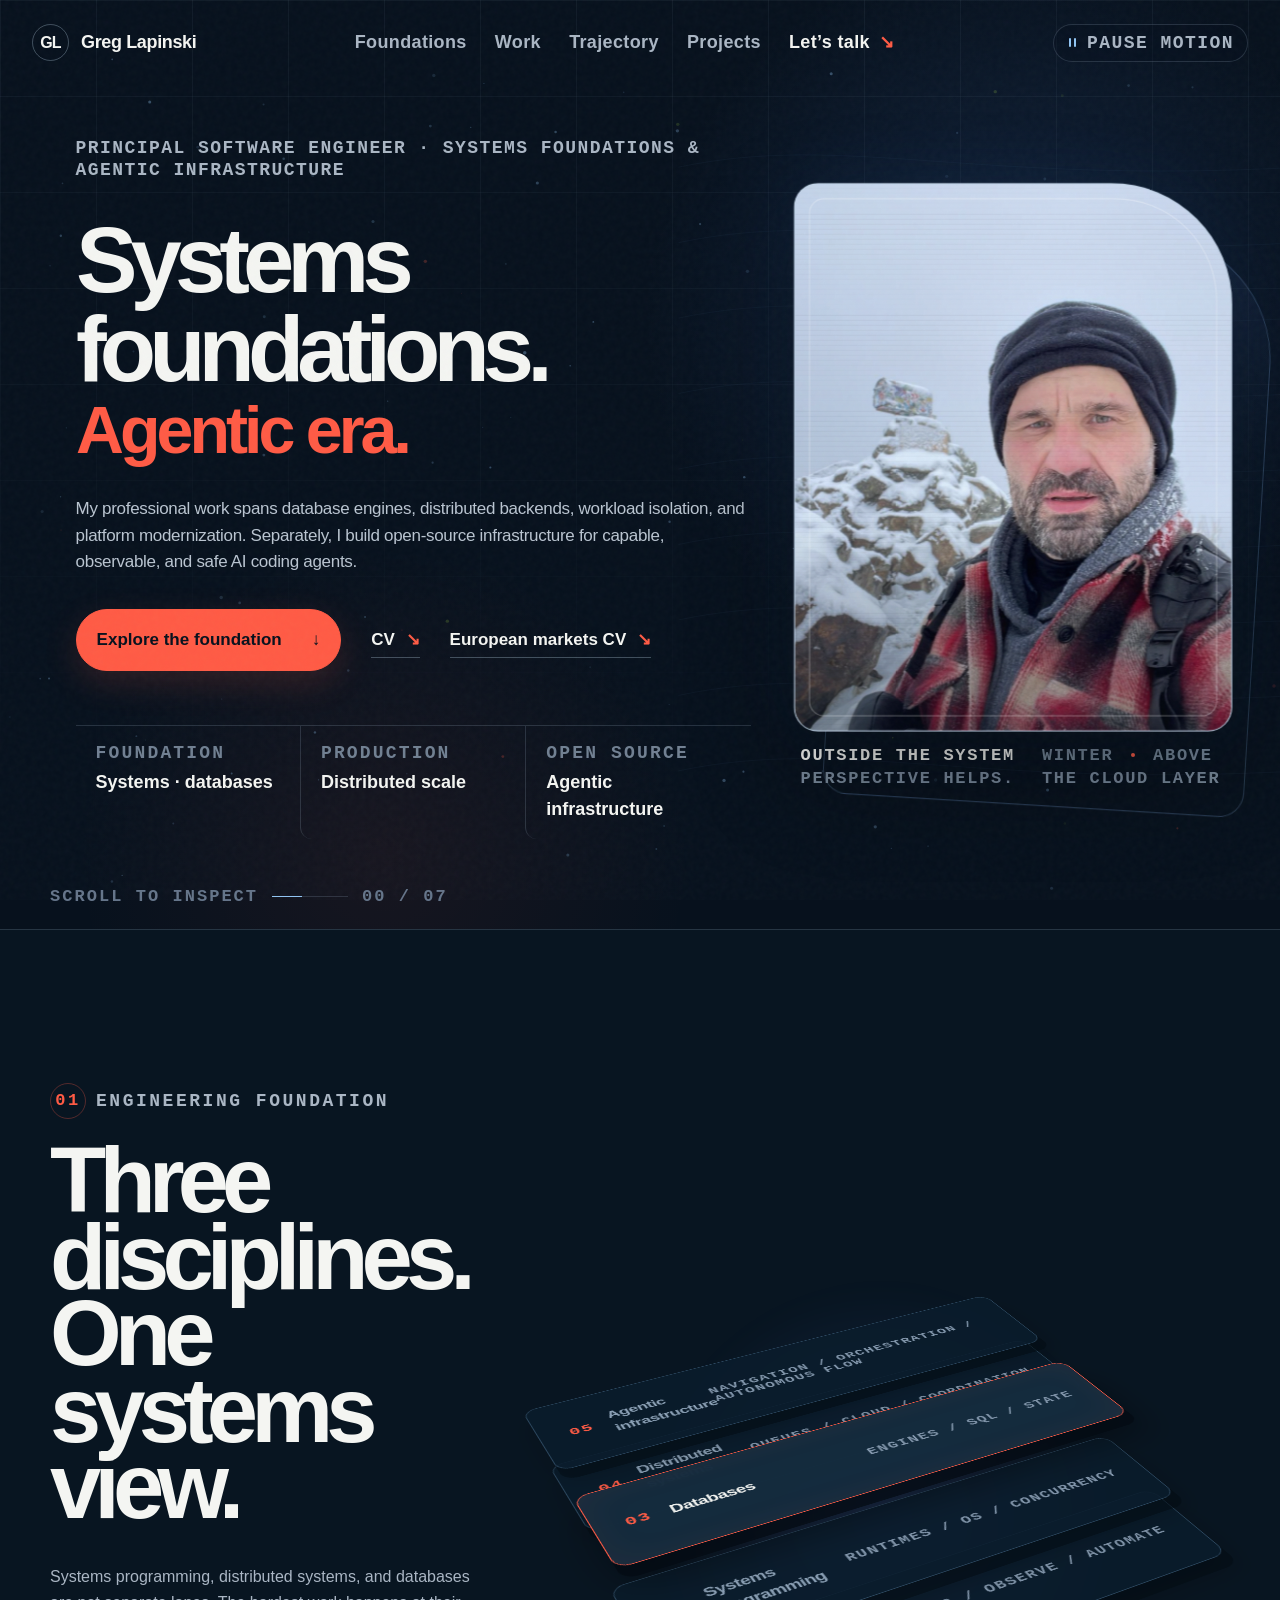
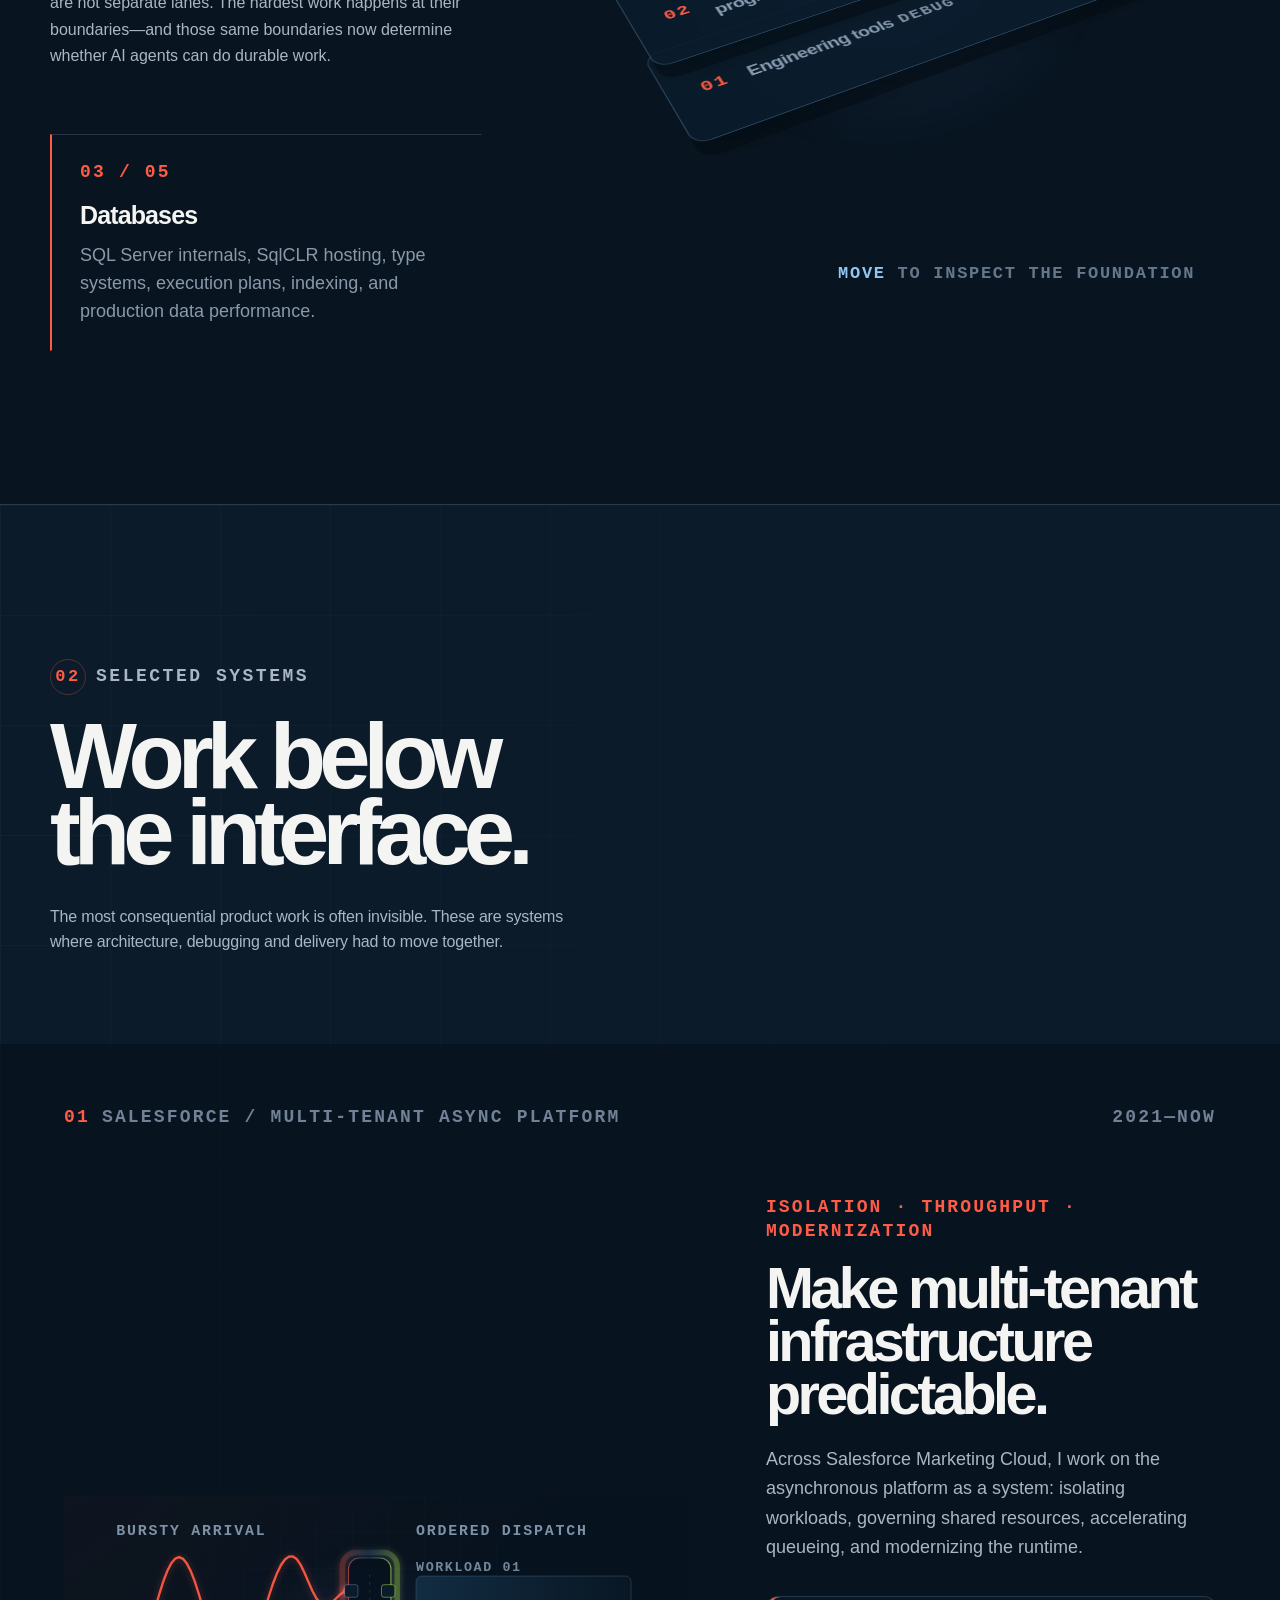
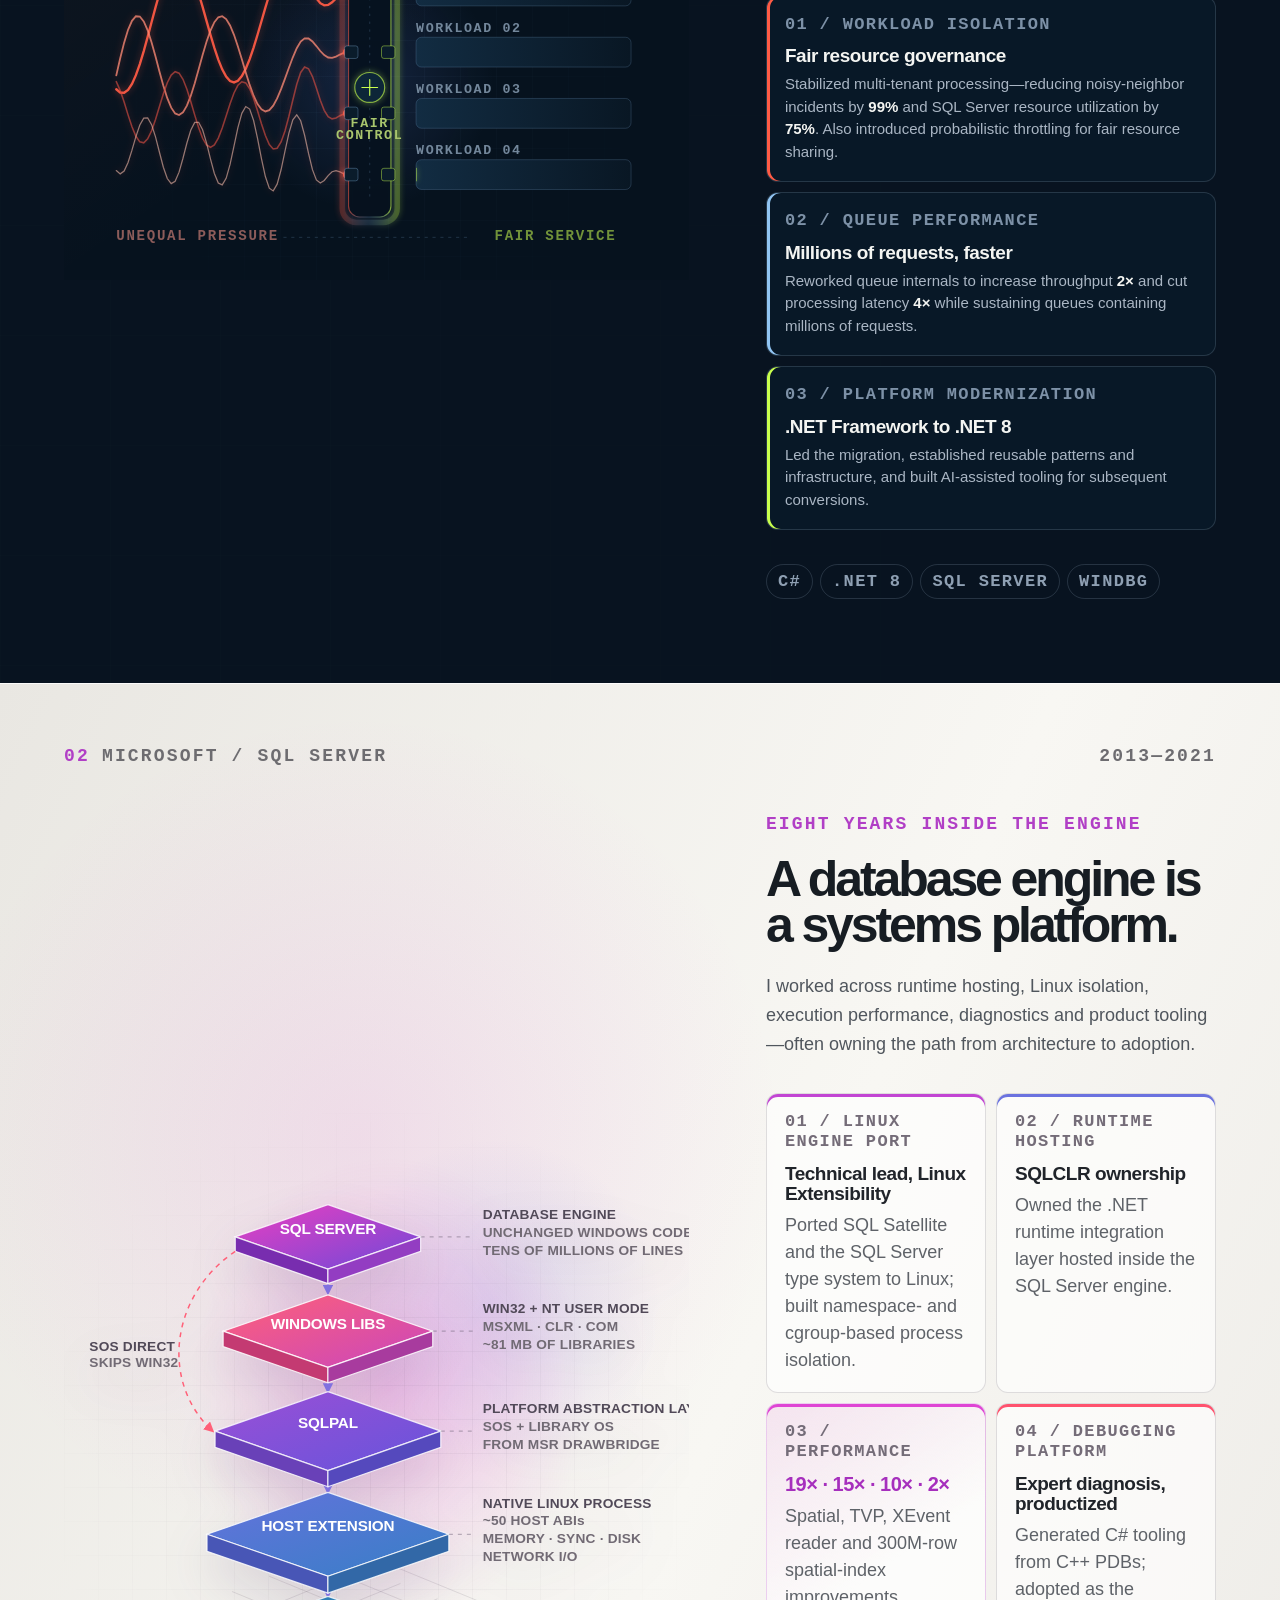
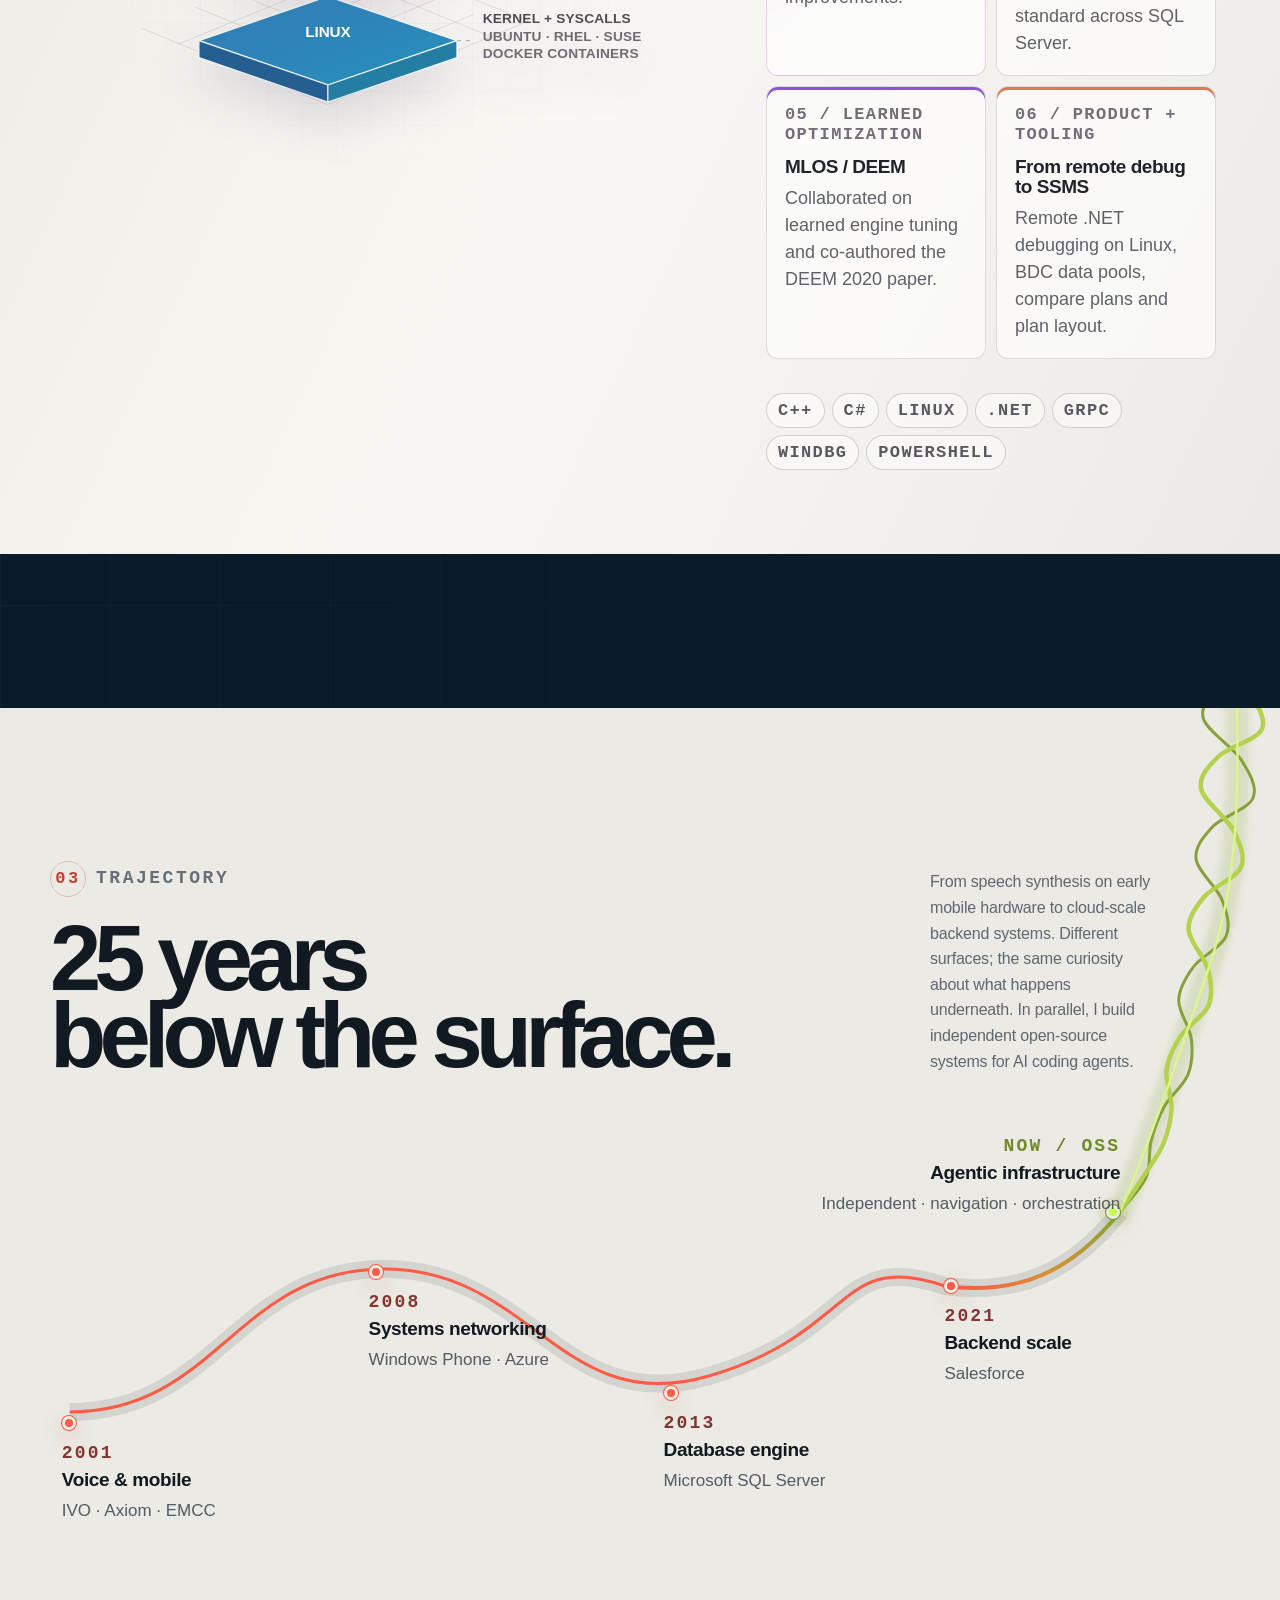
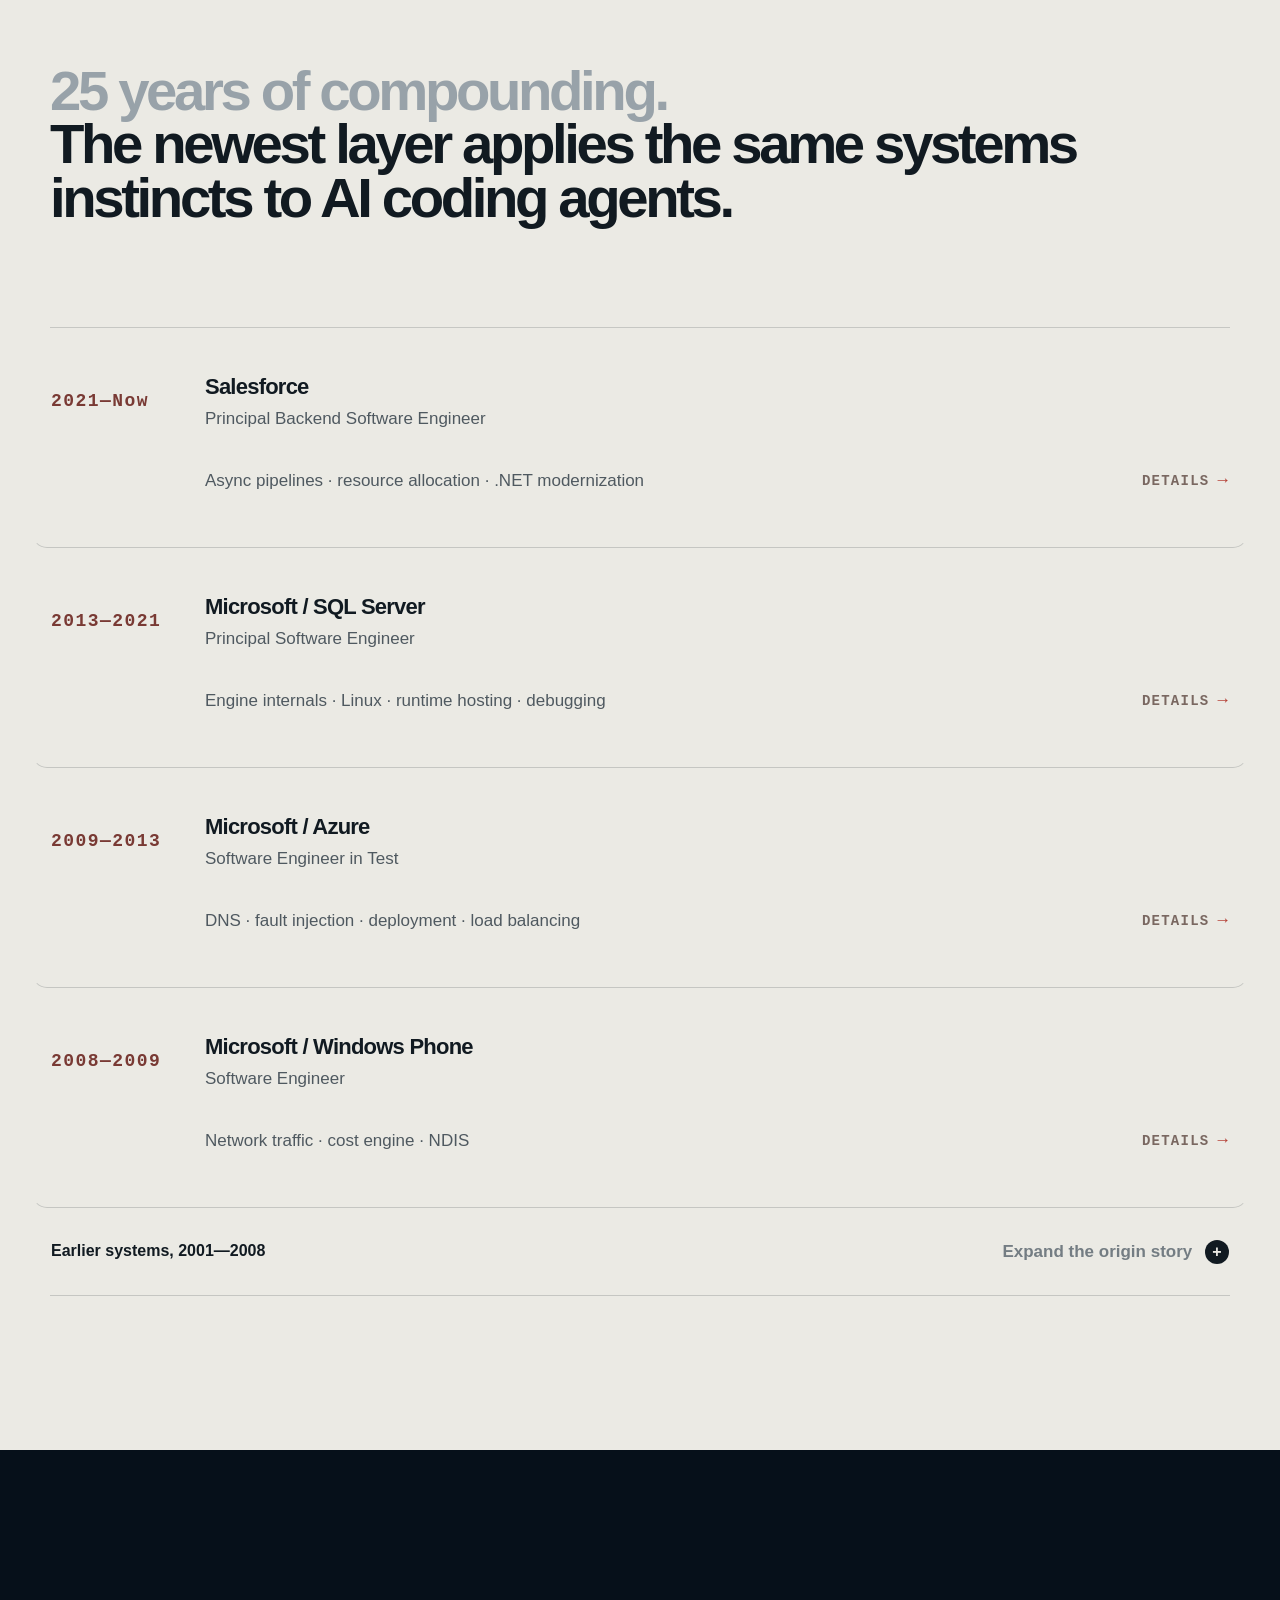
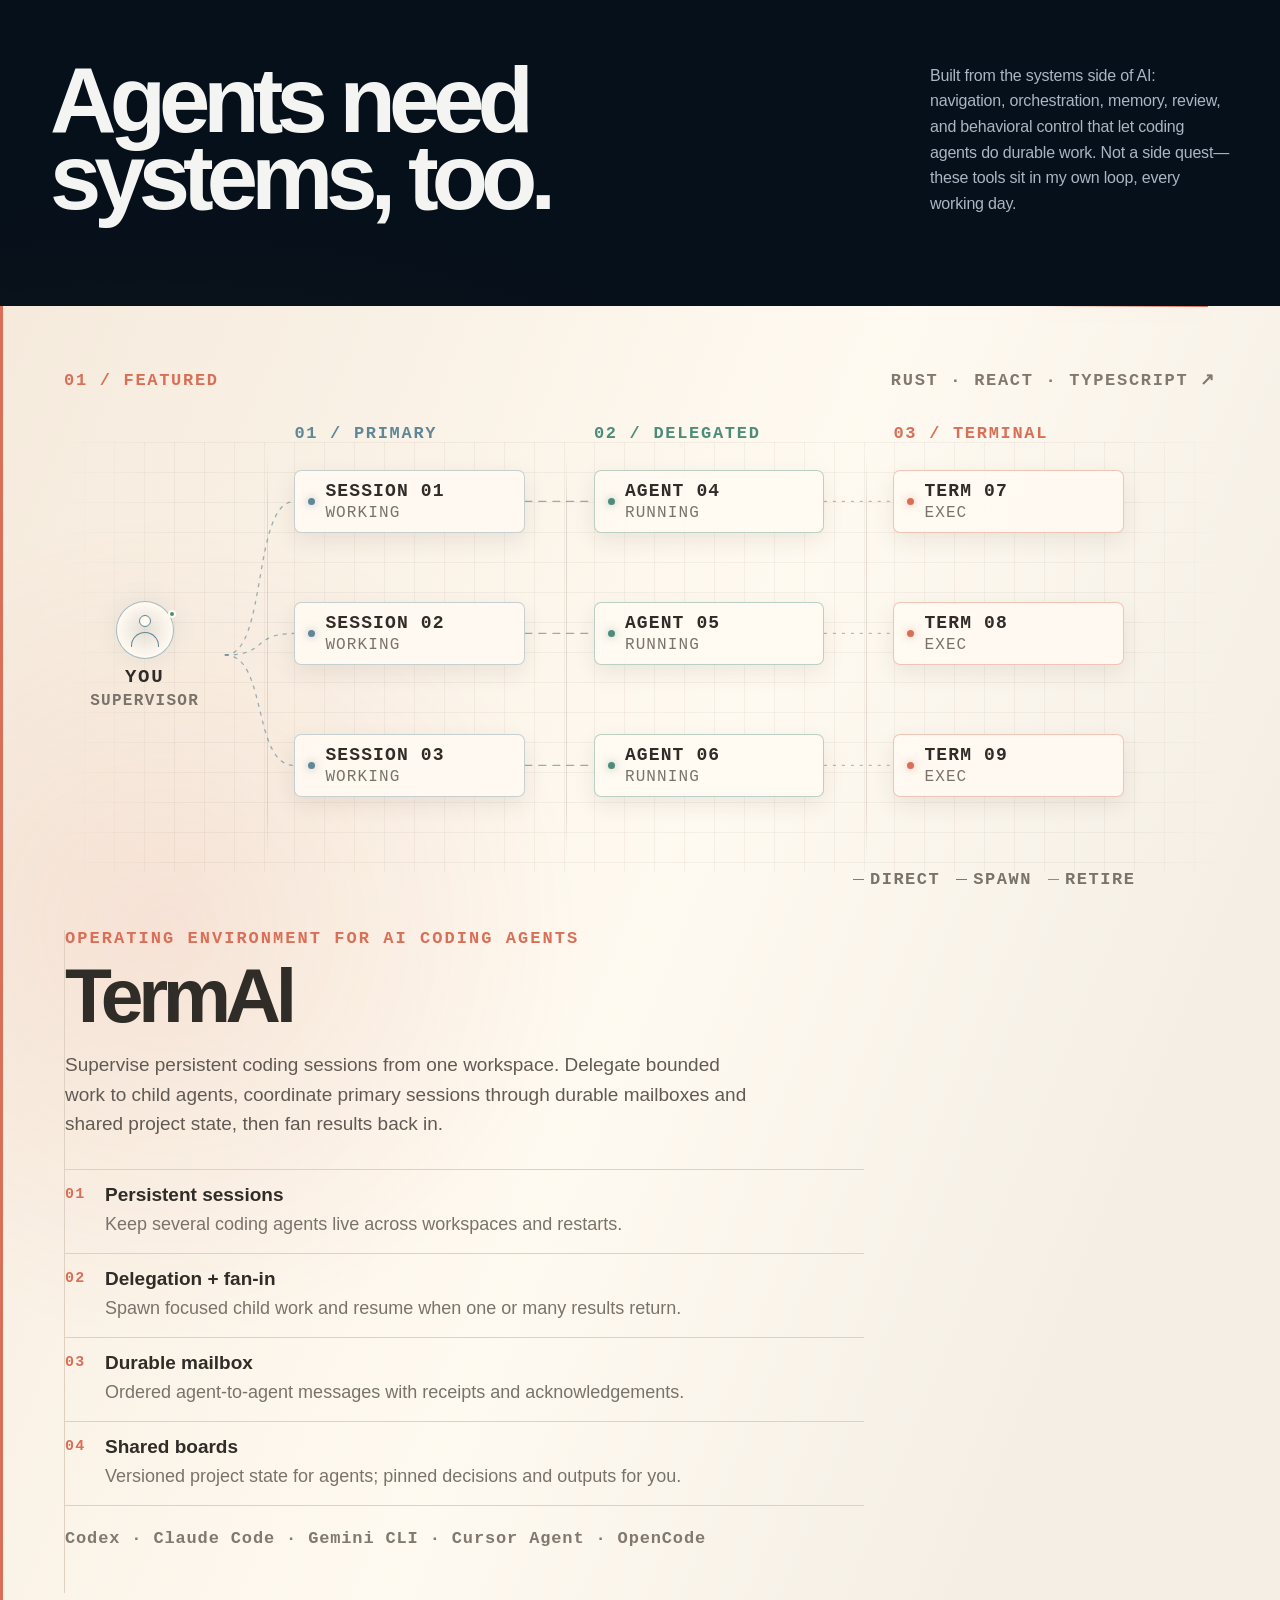
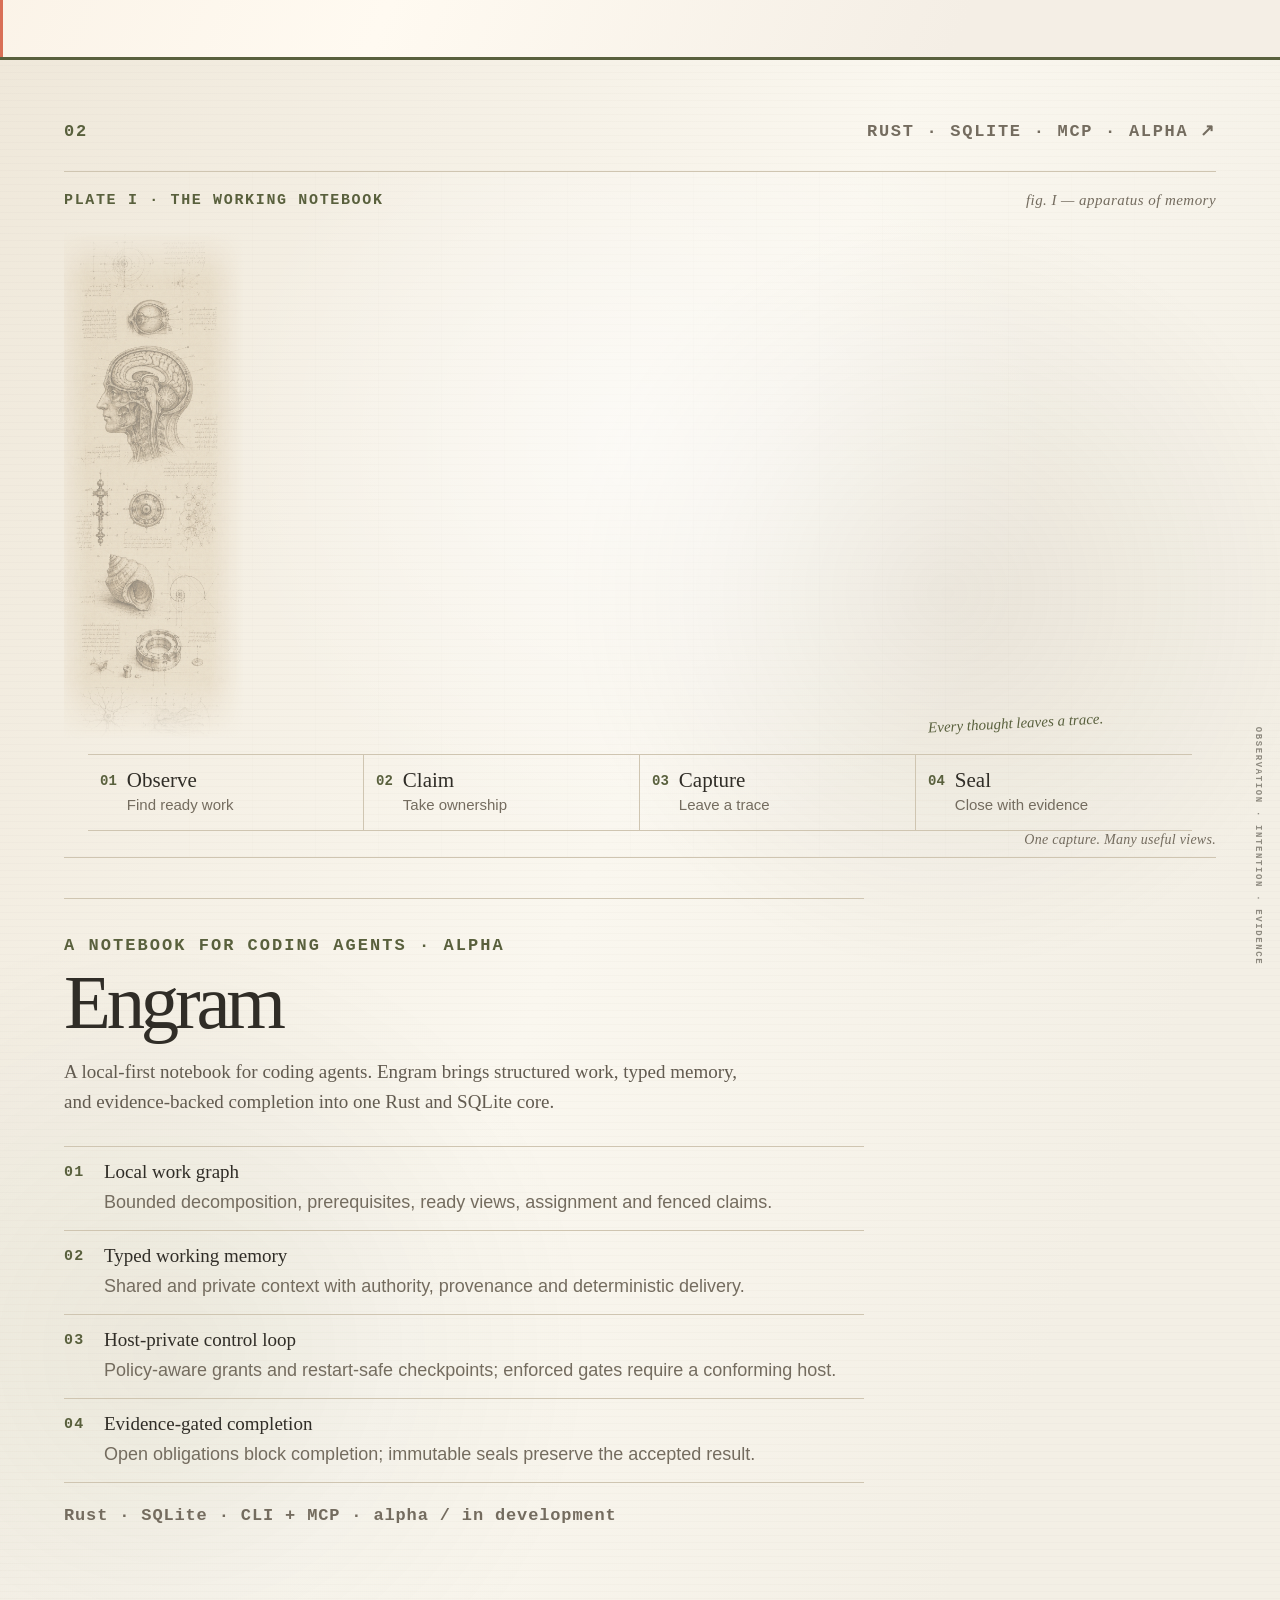
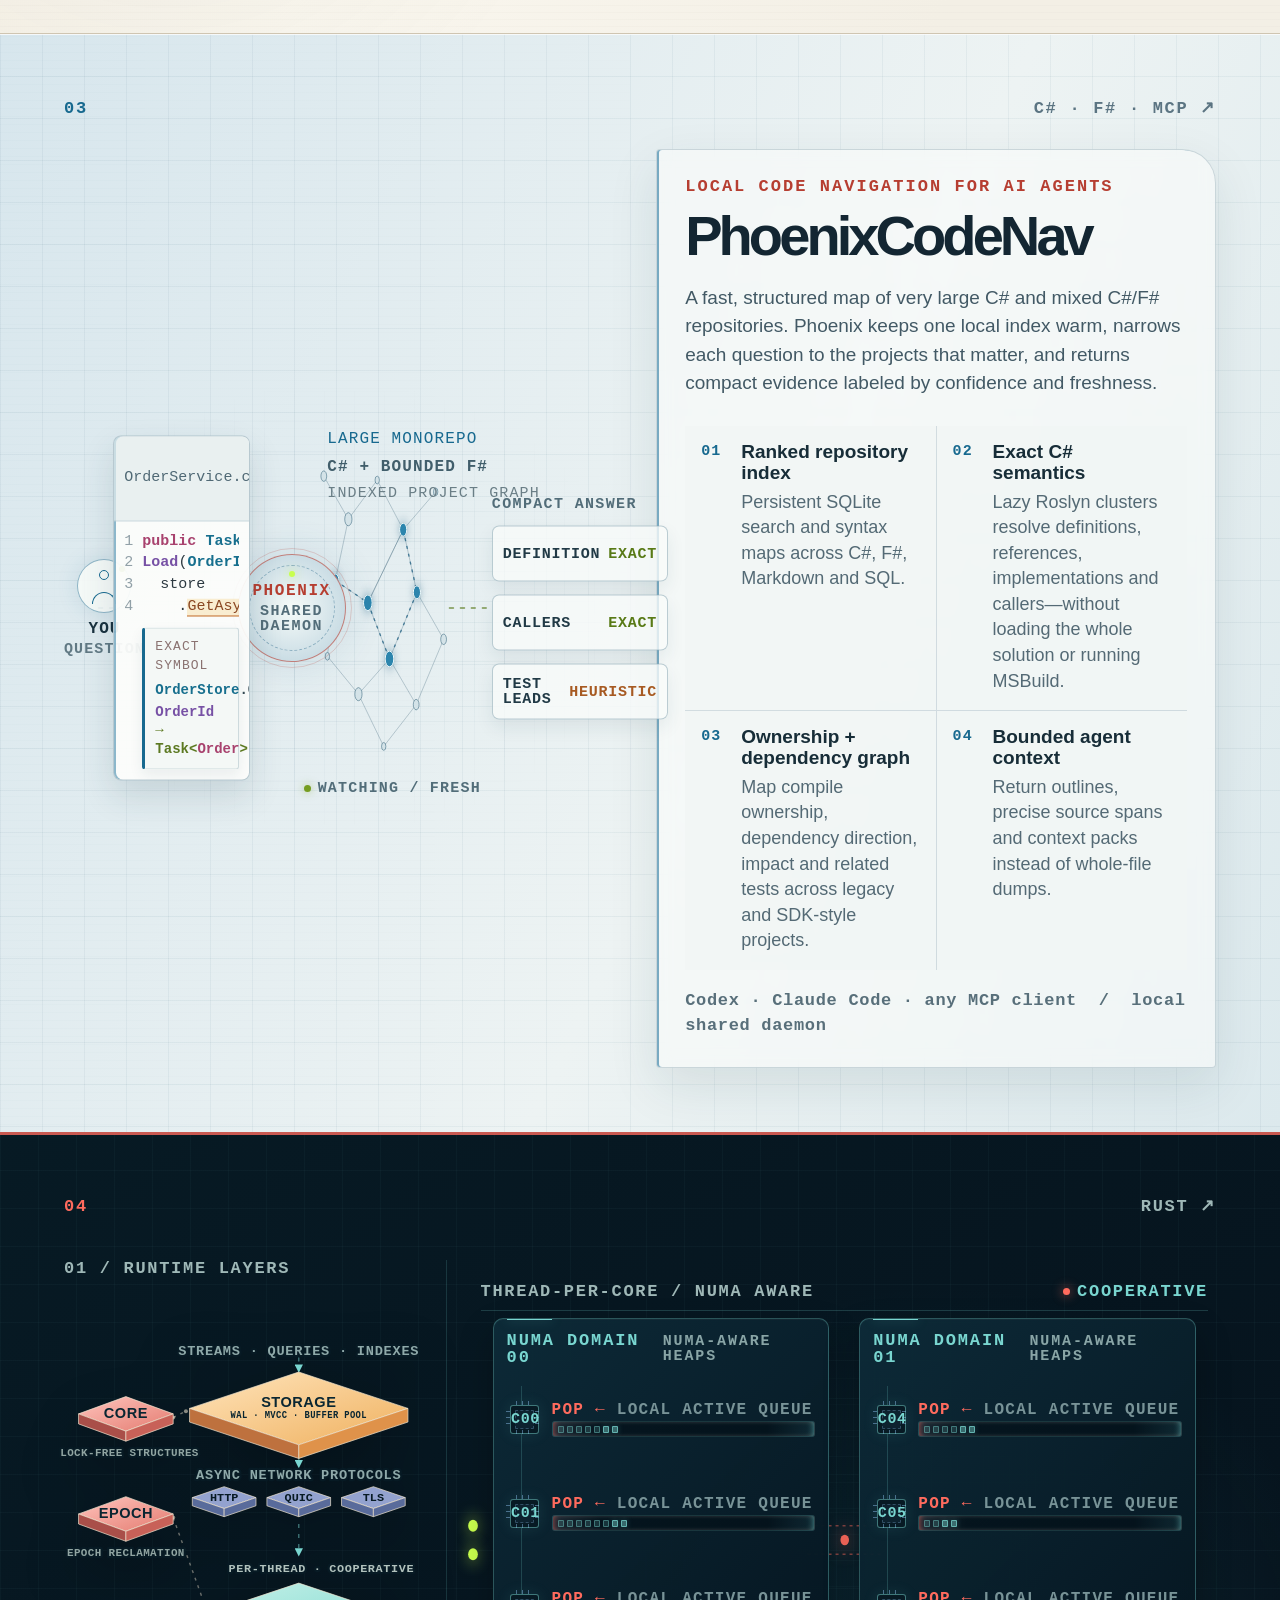
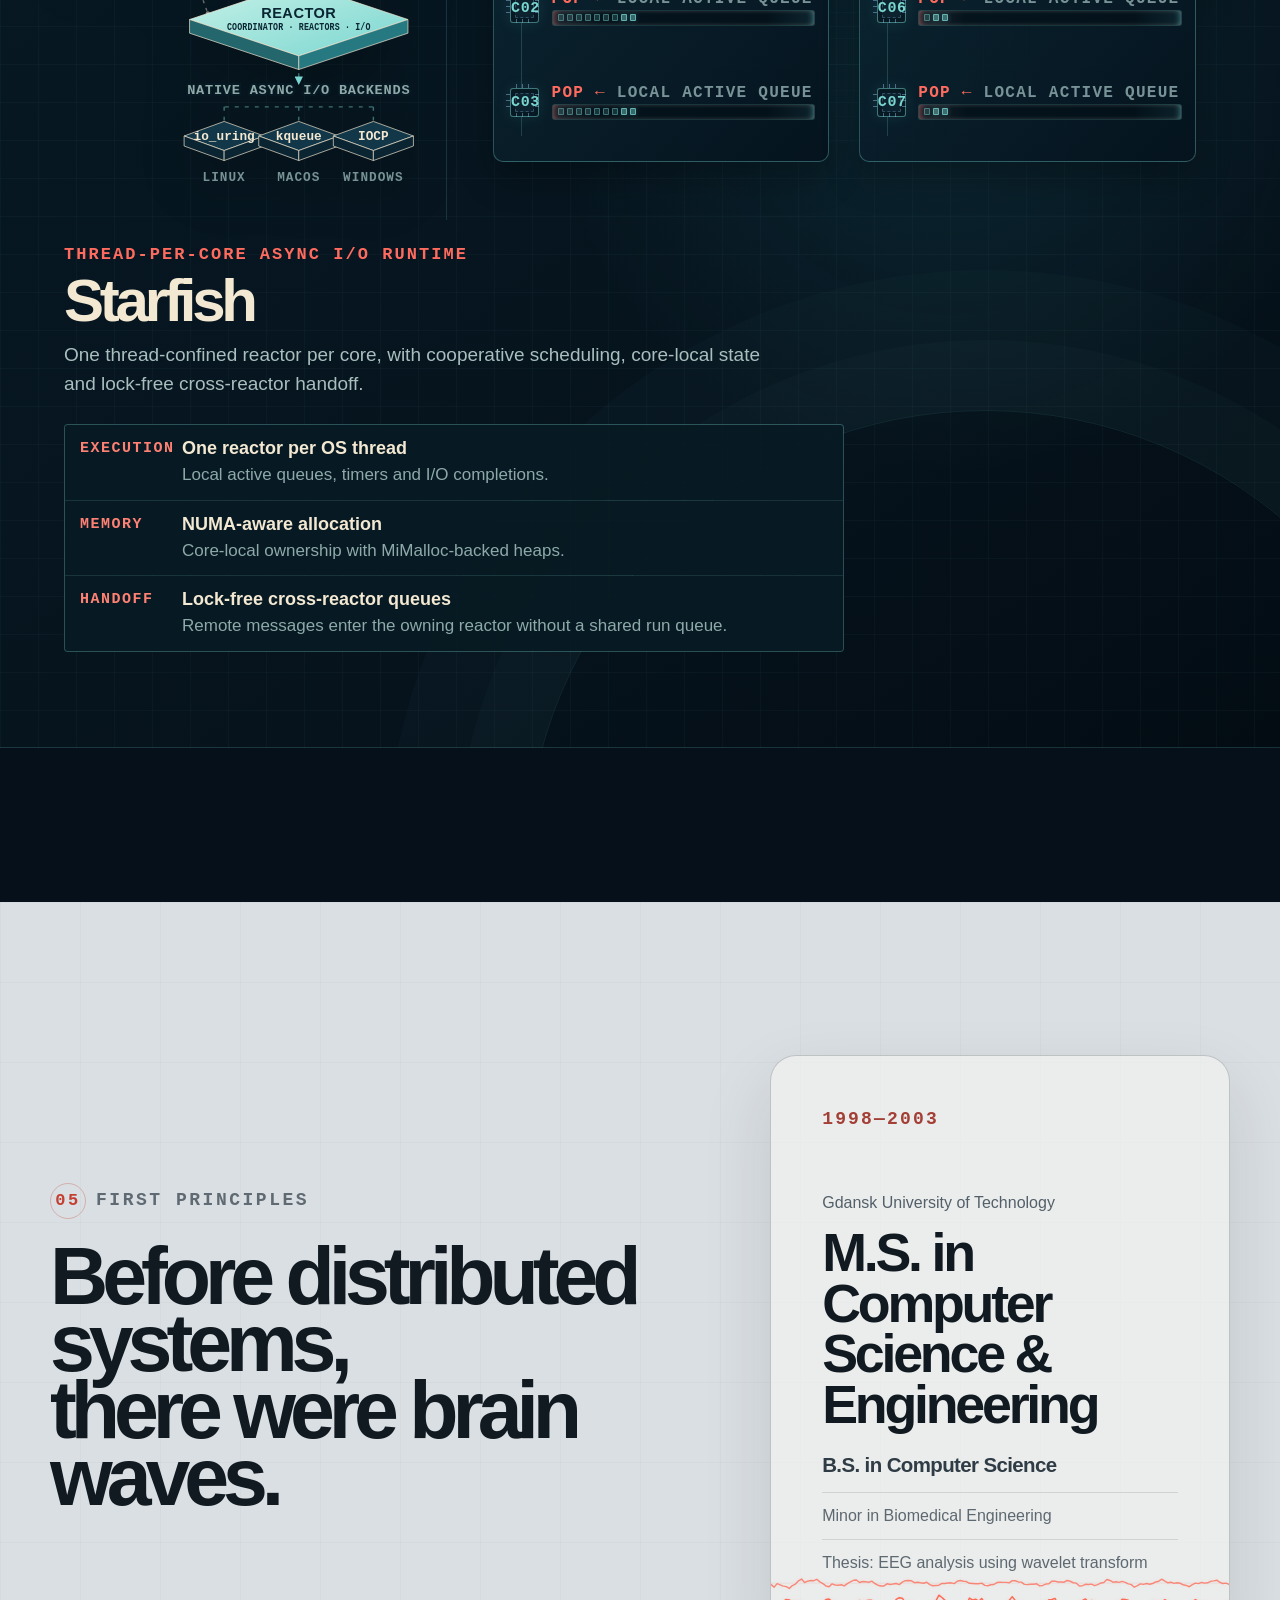
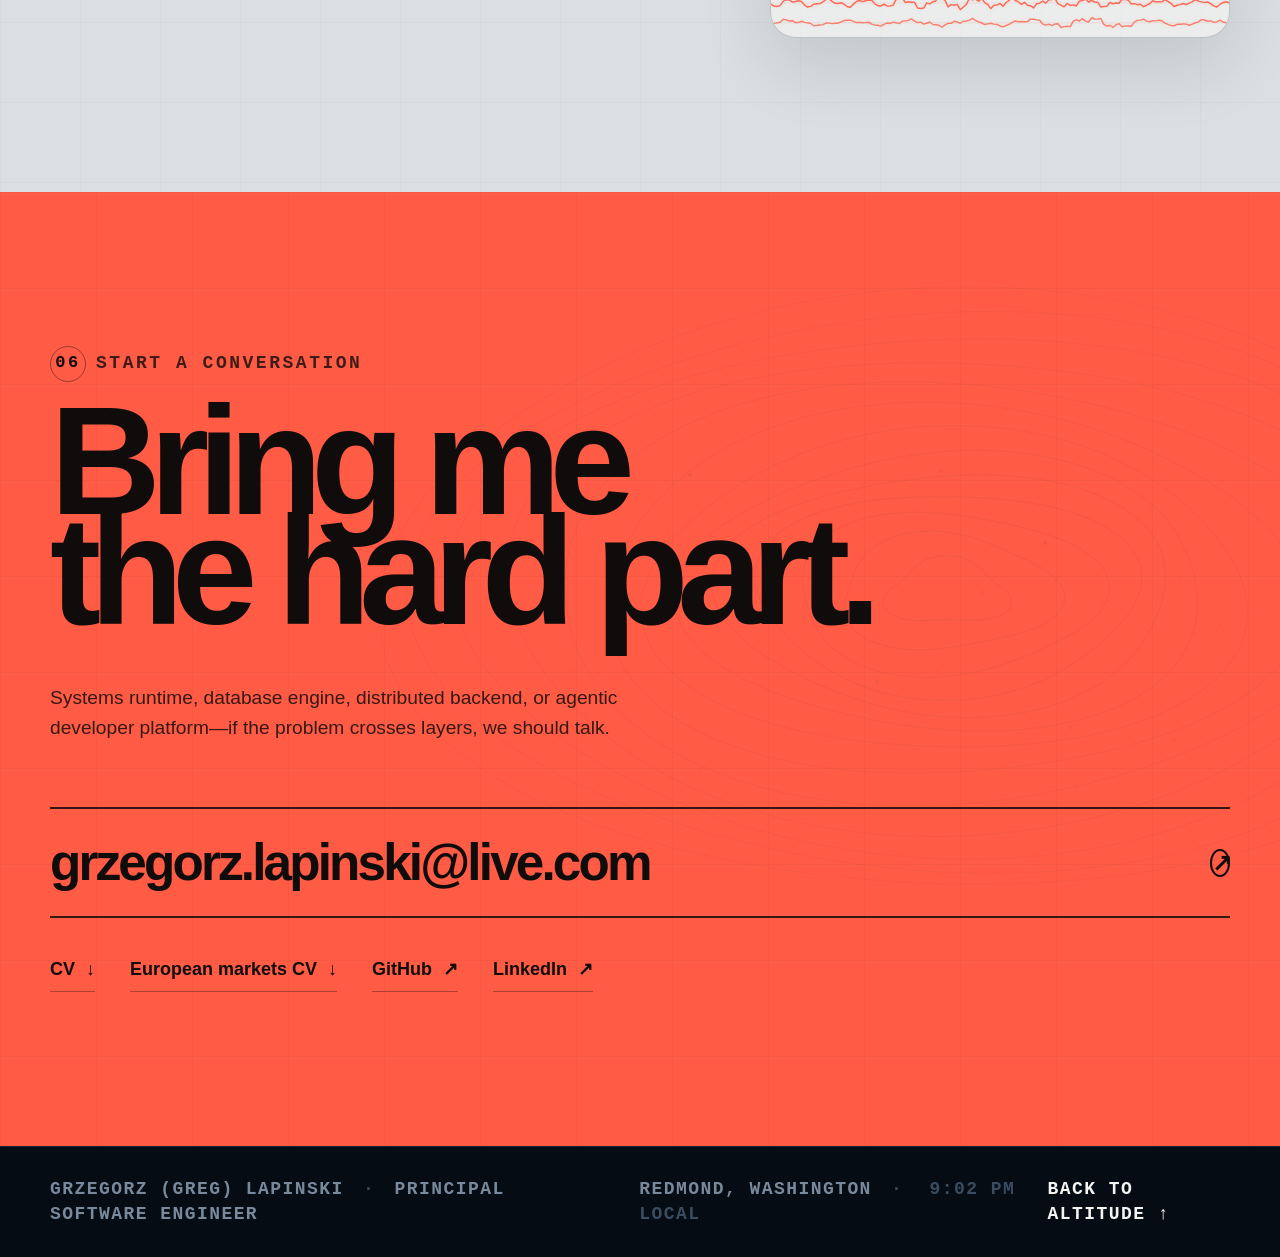
==== commit 32fcbb50: "Add Engram to CV and portfolio" ====
--- a/website/index.html
+++ b/website/index.html
@@ -7,14 +7,14 @@
     <meta name="color-scheme" content="dark">
 
     <title>Greg Lapinski — Systems Foundations for the Agentic Era</title>
-    <meta name="description" content="Greg Lapinski is a principal software engineer building systems software, distributed infrastructure, database engines, and the foundations that make AI agents effective, observable, and safe.">
+    <meta name="description" content="Greg Lapinski is a principal software engineer in databases and distributed systems. Independently, he builds open-source infrastructure for capable, observable, and safe AI coding agents.">
     <meta name="author" content="Grzegorz (Greg) Lapinski">
     <link rel="canonical" href="https://lapinski.io/">
 
     <meta property="og:type" content="website">
     <meta property="og:site_name" content="Greg Lapinski">
     <meta property="og:title" content="Greg Lapinski — Systems foundations for the agentic era.">
-    <meta property="og:description" content="Systems programming, distributed systems, databases, and the infrastructure behind capable AI agents.">
+    <meta property="og:description" content="Principal engineering across databases and distributed systems; independent open-source infrastructure for capable, observable, and safe AI coding agents.">
     <meta property="og:url" content="https://lapinski.io/">
     <meta property="og:image" content="https://lapinski.io/og-card.png">
     <meta property="og:image:type" content="image/png">
@@ -24,7 +24,7 @@
 
     <meta name="twitter:card" content="summary_large_image">
     <meta name="twitter:title" content="Greg Lapinski — Systems Foundations for the Agentic Era">
-    <meta name="twitter:description" content="Systems programming, distributed systems, databases, and agentic infrastructure.">
+    <meta name="twitter:description" content="Principal engineering across databases and distributed systems; independent open-source infrastructure for capable, observable, and safe AI coding agents.">
     <meta name="twitter:image" content="https://lapinski.io/og-card.png">
 
     <link rel="icon" href="favicon.svg" type="image/svg+xml">
@@ -122,9 +122,9 @@
                     </h1>
 
                     <p class="hero__intro" data-reveal>
-                        I build runtimes, database engines, distributed backends, and developer
-                        infrastructure—then apply that systems depth to making AI agents capable,
-                        observable, and safe.
+                        My professional work spans database engines, distributed backends, workload
+                        isolation, and platform modernization. Separately, I build open-source
+                        infrastructure for capable, observable, and safe AI coding agents.
                     </p>
 
                     <div class="hero__actions" data-reveal>
@@ -142,7 +142,7 @@
                     <dl class="hero__facts" data-reveal>
                         <div><dt>Foundation</dt><dd>Systems · databases</dd></div>
                         <div><dt>Production</dt><dd>Distributed scale</dd></div>
-                        <div><dt>Frontier</dt><dd>Agentic AI</dd></div>
+                        <div><dt>Open source</dt><dd>Agentic infrastructure</dd></div>
                     </dl>
                 </div>
 
@@ -220,7 +220,7 @@
             <div class="case-grid">
                     <article class="case case--queue" id="salesforce-asyncapi" aria-labelledby="salesforce-asyncapi-title" data-reveal>
                         <header class="case__header">
-                            <p><span>01</span> Salesforce / AsyncAPI</p>
+                            <p><span>01</span> Salesforce / Multi-tenant async platform</p>
                             <span>2021—Now</span>
                         </header>
                         <div class="case__visual queue-visual" aria-hidden="true">
@@ -298,9 +298,26 @@
                             </svg>
                         </div>
                         <div class="case__copy">
-                            <p class="case__eyebrow">Shared infrastructure, made predictable</p>
-                            <h3 id="salesforce-asyncapi-title">Turn queue contention into fair flow.</h3>
-                            <p>Reworked pipeline and queue internals, then introduced probabilistic throttling so workloads share capacity fairly without manual intervention.</p>
+                            <p class="case__eyebrow">Isolation · throughput · modernization</p>
+                            <h3 id="salesforce-asyncapi-title">Make multi-tenant infrastructure predictable.</h3>
+                            <p>Across Salesforce Marketing Cloud, I work on the asynchronous platform as a system: isolating workloads, governing shared resources, accelerating queueing, and modernizing the runtime.</p>
+                            <div class="salesforce-workstreams" aria-label="Salesforce contributions">
+                                <div>
+                                    <span>01 / Workload isolation</span>
+                                    <h4>Fair resource governance</h4>
+                                    <p>Stabilized multi-tenant processing—reducing noisy-neighbor incidents by <strong>99%</strong> and SQL Server resource utilization by <strong>75%</strong>. Also introduced probabilistic throttling for fair resource sharing.</p>
+                                </div>
+                                <div>
+                                    <span>02 / Queue performance</span>
+                                    <h4>Millions of requests, faster</h4>
+                                    <p>Reworked queue internals to increase throughput <strong>2×</strong> and cut processing latency <strong>4×</strong> while sustaining queues containing millions of requests.</p>
+                                </div>
+                                <div>
+                                    <span>03 / Platform modernization</span>
+                                    <h4>.NET Framework to .NET 8</h4>
+                                    <p>Led the migration, established reusable patterns and infrastructure, and built AI-assisted tooling for subsequent conversions.</p>
+                                </div>
+                            </div>
                             <ul class="tags" aria-label="Technologies"><li>C#</li><li>.NET 8</li><li>SQL Server</li><li>WinDbg</li></ul>
                         </div>
                     </article>
@@ -441,12 +458,12 @@
                 <header class="section-heading section-heading--split">
                     <div>
                         <p class="kicker" data-reveal><span>03</span> Trajectory</p>
-                        <h2 id="trajectory-title" data-reveal>Twenty years<br>below the surface.</h2>
+                        <h2 id="trajectory-title" data-reveal>25 years<br>below the surface.</h2>
                     </div>
                     <p class="section-heading__aside" data-reveal>
                         From speech synthesis on early mobile hardware to cloud-scale backend systems.
                         Different surfaces; the same curiosity about what happens underneath.
-                        The newest stretch is different: with agents in the loop, it accelerates.
+                        In parallel, I build independent open-source systems for AI coding agents.
                     </p>
                 </header>
 
@@ -481,13 +498,13 @@
                         <i></i><span>2021</span><b>Backend scale</b><small>Salesforce</small>
                     </div>
                     <div class="career-stop career-stop--now">
-                        <i></i><span>NOW</span><b>Agentic infrastructure</b><small>Navigation · orchestration · autonomous flow</small>
+                        <i></i><span>NOW / OSS</span><b>Agentic infrastructure</b><small>Independent · navigation · orchestration</small>
                     </div>
                 </div>
 
                 <p class="trajectory__statement" data-reveal>
-                    <span>Twenty years of compounding.</span>
-                    Agents just changed the slope—I work at the new pace, daily.
+                    <span>25 years of compounding.</span>
+                    The newest layer applies the same systems instincts to AI coding agents.
                 </p>
 
                 <div class="career-ledger">
@@ -567,8 +584,8 @@
                         <h2 id="lab-title" data-reveal>Agents need<br>systems, too.</h2>
                     </div>
                     <p class="section-heading__aside" data-reveal>
-                        Built from the systems side of AI: navigation, orchestration, persistence,
-                        review, and safety infrastructure that lets coding agents do durable work.
+                        Built from the systems side of AI: navigation, orchestration, memory,
+                        review, and behavioral control that let coding agents do durable work.
                         Not a side quest—these tools sit in my own loop, every working day.
                     </p>
                 </header>
@@ -639,9 +656,46 @@
                     </a>
                     </section>
 
+                    <section class="project-section" id="engram" aria-labelledby="engram-title">
+                    <a class="project project--engram" href="https://grlap.github.io/Engram/" target="_blank" rel="noopener" data-reveal>
+                        <header><span>02</span><span>Rust · SQLite · MCP · Alpha ↗</span></header>
+                        <div class="engram-body">
+                        <div class="engram-visual" aria-hidden="true">
+                            <span class="engram-visual__label">PLATE I · THE WORKING NOTEBOOK</span>
+                            <span class="engram-visual__figure">fig. I — apparatus of memory</span>
+                            <img class="engram-manuscript engram-manuscript--left" src="engram-manuscript-left.webp" alt="" width="724" height="2172" loading="lazy" decoding="async">
+                            <img class="engram-manuscript engram-manuscript--right" src="engram-manuscript-right.webp" alt="" width="724" height="2172" loading="lazy" decoding="async">
+                            <div class="engram-apparatus">
+                                <img src="engram-memory-machine.png" alt="" width="1254" height="1254" loading="lazy" decoding="async">
+                                <span class="engram-apparatus__note">Every thought leaves a trace.</span>
+                            </div>
+                            <div class="engram-cycle">
+                                <div><i>01</i><span><b>Observe</b><small>Find ready work</small></span></div>
+                                <div><i>02</i><span><b>Claim</b><small>Take ownership</small></span></div>
+                                <div><i>03</i><span><b>Capture</b><small>Leave a trace</small></span></div>
+                                <div><i>04</i><span><b>Seal</b><small>Close with evidence</small></span></div>
+                            </div>
+                            <span class="engram-visual__caption">One capture. Many useful views.</span>
+                        </div>
+                        <div class="project__copy engram-copy">
+                            <p>A notebook for coding agents · Alpha</p>
+                            <h3 id="engram-title">Engram</h3>
+                            <span>A local-first notebook for coding agents. Engram brings structured work, typed memory, and evidence-backed completion into one Rust and SQLite core.</span>
+                            <div class="engram-capabilities">
+                                <div><i>01</i><span><b>Local work graph</b><small>Bounded decomposition, prerequisites, ready views, assignment and fenced claims.</small></span></div>
+                                <div><i>02</i><span><b>Typed working memory</b><small>Shared and private context with authority, provenance and deterministic delivery.</small></span></div>
+                                <div><i>03</i><span><b>Host-private control loop</b><small>Policy-aware grants and restart-safe checkpoints; enforced gates require a conforming host.</small></span></div>
+                                <div><i>04</i><span><b>Evidence-gated completion</b><small>Open obligations block completion; immutable seals preserve the accepted result.</small></span></div>
+                            </div>
+                            <small class="engram-runtimes">Rust · SQLite · CLI + MCP · alpha / in development</small>
+                        </div>
+                        </div>
+                    </a>
+                    </section>
+
                     <section class="project-section" id="phoenix-code-nav" aria-labelledby="phoenix-code-nav-title">
                     <a class="project project--phoenix" href="https://grlap.github.io/PhoenixCodeNav/" target="_blank" rel="noopener" data-reveal>
-                        <header><span>02</span><span>C# · F# · MCP ↗</span></header>
+                        <header><span>03</span><span>C# · F# · MCP ↗</span></header>
                         <div class="phoenix-body">
                         <div class="phoenix-visual" data-phoenix-map aria-hidden="true">
                             <svg class="phoenix-map" viewBox="0 0 760 360" preserveAspectRatio="none">
@@ -710,7 +764,7 @@
 
                     <section class="project-section" id="starfish" aria-labelledby="starfish-title">
                     <a class="project project--starfish" href="https://github.com/grlap/starfish" target="_blank" rel="noopener" data-reveal>
-                        <header><span>03</span><span>Rust ↗</span></header>
+                        <header><span>04</span><span>Rust ↗</span></header>
                         <div class="starfish-body">
                         <div class="starfish-architecture" aria-hidden="true">
                             <span class="starfish-architecture__label">01 / RUNTIME LAYERS</span>
--- a/website/styles.css
+++ b/website/styles.css
@@ -368,6 +368,16 @@
 .case__copy > p:not(.case__eyebrow) { max-width: 650px; margin: 0; color: var(--snow-muted); font-size: clamp(18px, 1.2vw, 22px); line-height: 1.62; }
 .tags { display: flex; flex-wrap: wrap; gap: 7px; margin: 34px 0 0; padding: 0; list-style: none; }
 .tags li { padding: 8px 11px; color: #8fa0b3; border: 1px solid var(--line); border-radius: 999px; font: 600 8px/1 Consolas, monospace; letter-spacing: .08em; text-transform: uppercase; }
+
+.salesforce-workstreams { display: grid; gap: 10px; max-width: 690px; margin-top: 34px; }
+.salesforce-workstreams > div { padding: 18px; border: 1px solid var(--line); border-radius: 12px; background: rgba(9,27,42,.72); box-shadow: inset 3px 0 var(--signal); transition: border-color .3s ease, background .3s ease, transform .35s var(--ease); }
+.salesforce-workstreams > div:nth-child(2) { box-shadow: inset 3px 0 var(--ice); }
+.salesforce-workstreams > div:nth-child(3) { box-shadow: inset 3px 0 var(--lime); }
+.salesforce-workstreams > div:hover { border-color: var(--line-strong); background: rgba(14,36,54,.92); transform: translateX(3px); }
+.salesforce-workstreams span { display: block; color: #7d91a7; font: 700 var(--ui-caption-size)/1.15 Consolas, monospace; letter-spacing: .08em; text-transform: uppercase; }
+.salesforce-workstreams h4 { margin: 12px 0 7px; color: var(--snow); font-size: clamp(19px, 1.2vw, 23px); line-height: 1.05; letter-spacing: -.025em; }
+.salesforce-workstreams p { margin: 0; color: var(--snow-muted); font-size: 15px; line-height: 1.5; }
+.salesforce-workstreams strong { color: var(--snow); }
 
 /* Queue visual */
 .queue-visual { background: radial-gradient(circle at 48% 48%, rgba(107,142,255,.15), transparent 34%), linear-gradient(145deg, rgba(255,91,69,.035), transparent 48%), #06121e; }
@@ -684,6 +694,60 @@
 .termal-capabilities b { display: block; color: var(--snow); font-size: 16px; line-height: 1.1; }
 .termal-capabilities small { display: block; margin-top: 6px; color: #8393a3; font-size: 14px; line-height: 1.45; }
 .termal-runtimes { display: block; margin-top: 20px; color: #718397; font: 700 11px/1.5 Consolas, monospace; letter-spacing: .05em; }
+
+.project--engram {
+    --engram-paper: #f3efe5;
+    --engram-paper-light: #faf7ef;
+    --engram-ink: #302d27;
+    --engram-muted: #746c5f;
+    --engram-rule: #cfc5b1;
+    --engram-olive: #59603d;
+    --engram-sepia: #846c50;
+    min-height: clamp(820px, 84vh, 980px);
+    color: var(--engram-ink);
+    background:
+        radial-gradient(circle at 74% 34%, rgba(115,96,66,.11), transparent 27%),
+        radial-gradient(circle at 13% 82%, rgba(89,96,61,.075), transparent 25%),
+        repeating-linear-gradient(0deg, rgba(82,70,52,.018) 0 1px, transparent 1px 7px),
+        linear-gradient(112deg, #efe8da, var(--engram-paper-light) 48%, var(--engram-paper) 82%);
+    box-shadow: inset 0 3px var(--engram-olive), inset 0 -1px var(--engram-rule);
+}
+.project--engram:hover { background: radial-gradient(circle at 74% 34%, rgba(115,96,66,.14), transparent 29%), radial-gradient(circle at 13% 82%, rgba(89,96,61,.1), transparent 27%), repeating-linear-gradient(0deg, rgba(82,70,52,.021) 0 1px, transparent 1px 7px), linear-gradient(112deg, #f2ebdd, #fffaf2 48%, #f6f1e7 82%); }
+.project--engram::before { position: absolute; z-index: 2; top: 50%; right: 18px; content: "OBSERVATION · INTENTION · EVIDENCE"; color: rgba(65,60,50,.56); font: 700 9px/1 Consolas, monospace; letter-spacing: .18em; writing-mode: vertical-rl; transform: translateY(-50%); pointer-events: none; }
+.project--engram header { position: relative; z-index: 3; color: var(--engram-muted); }
+.project--engram header span:first-child { color: var(--engram-olive); }
+.engram-body { display: grid; grid-template-columns: minmax(0, 1.08fr) minmax(520px, .92fr); gap: clamp(38px, 3.4vw, 68px); align-items: center; min-height: 680px; margin-top: 28px; }
+.engram-visual { position: relative; min-width: 0; min-height: 570px; padding: 58px 24px 26px; overflow: hidden; border-top: 1px solid var(--engram-rule); border-bottom: 1px solid var(--engram-rule); background: radial-gradient(circle at 50% 40%, rgba(255,255,255,.56), transparent 58%); }
+.engram-visual::before { position: absolute; inset: 0; content: ""; pointer-events: none; opacity: .48; background: repeating-linear-gradient(90deg, transparent 0 62px, rgba(91,80,61,.032) 62px 63px); mask-image: linear-gradient(90deg, transparent, #000 18%, #000 82%, transparent); }
+.engram-visual__label, .engram-visual__figure, .engram-visual__caption { position: absolute; z-index: 2; color: var(--engram-muted); font: 700 11px/1 Consolas, monospace; letter-spacing: .11em; }
+.engram-visual__label { top: 21px; left: 0; color: var(--engram-olive); }
+.engram-visual__figure { top: 21px; right: 0; font-family: Georgia, 'Times New Roman', serif; font-style: italic; font-weight: 400; letter-spacing: .03em; }
+.engram-visual__caption { right: 0; bottom: 10px; font-family: Georgia, 'Times New Roman', serif; font-style: italic; font-weight: 400; letter-spacing: .02em; }
+.engram-manuscript { position: absolute; z-index: 0; top: 58px; width: clamp(138px, 15vw, 205px); height: 510px; object-fit: cover; opacity: .48; mix-blend-mode: multiply; filter: contrast(.93) sepia(.035); mask-image: linear-gradient(to bottom, transparent, #000 10%, #000 88%, transparent), linear-gradient(to right, transparent, #000 18%, #000 82%, transparent); mask-composite: intersect; }
+.engram-manuscript--left { left: -12px; object-position: 50% 20%; }
+.engram-manuscript--right { right: -12px; object-position: 50% 18%; }
+.engram-apparatus { position: relative; z-index: 1; display: grid; place-items: center; min-height: 500px; }
+.engram-apparatus img { display: block; width: min(100%, 650px); height: 520px; object-fit: contain; mix-blend-mode: multiply; filter: contrast(.98) sepia(.025); mask-image: radial-gradient(circle at 50% 50%, #000 68%, rgba(0,0,0,.98) 84%, transparent 100%); }
+.engram-apparatus__note { position: absolute; right: 8%; bottom: 19px; color: var(--engram-olive); font: italic 15px/1.1 Georgia, 'Times New Roman', serif; transform: rotate(-3deg); }
+.engram-cycle { position: relative; z-index: 2; display: grid; grid-template-columns: repeat(4,minmax(0,1fr)); margin-top: 4px; border-top: 1px solid var(--engram-rule); border-bottom: 1px solid var(--engram-rule); }
+.engram-cycle > div { display: grid; grid-template-columns: auto minmax(0,1fr); gap: 10px; min-width: 0; padding: 15px 12px; border-right: 1px solid var(--engram-rule); }
+.engram-cycle > div:last-child { border-right: 0; }
+.engram-cycle i { padding-top: 4px; color: var(--engram-olive); font: 700 10px/1 Consolas, monospace; font-style: normal; }
+.engram-cycle b { display: block; color: var(--engram-ink); font: 400 17px/1 Georgia, 'Times New Roman', serif; }
+.engram-cycle small { display: block; margin-top: 5px; color: var(--engram-muted); font-size: 11px; line-height: 1.25; }
+.project--engram .project__copy { position: relative; inset: auto; width: 100%; max-width: 760px; padding-right: 0; }
+.project--engram .engram-copy { padding-left: clamp(22px, 2vw, 36px); border-left: 1px solid var(--engram-rule); }
+.project--engram .project__copy p { margin-bottom: 16px; color: var(--engram-olive); }
+.project--engram .project__copy h3 { margin-bottom: 22px; color: var(--engram-ink); font-family: Georgia, 'Times New Roman', serif; font-size: clamp(72px, 6vw, 112px); font-weight: 400; letter-spacing: -.055em; }
+.project--engram .project__copy > span { max-width: 700px; color: #625b50; font-family: Georgia, 'Times New Roman', serif; font-size: clamp(19px, 1.25vw, 23px); line-height: 1.55; }
+.engram-capabilities { margin-top: 30px; border-top: 1px solid var(--engram-rule); }
+.engram-capabilities > div { display: grid; grid-template-columns: 28px minmax(0,1fr); gap: 12px; padding: 15px 0; border-bottom: 1px solid var(--engram-rule); transition: padding .35s var(--ease), background .3s ease; }
+.engram-capabilities > div:hover { padding-inline: 9px; background: rgba(89,96,61,.05); }
+.engram-capabilities i { padding-top: 3px; color: var(--engram-olive); font: 700 11px/1 Consolas, monospace; font-style: normal; letter-spacing: .08em; }
+.engram-capabilities b { display: block; color: var(--engram-ink); font-family: Georgia, 'Times New Roman', serif; font-size: 18px; font-weight: 400; line-height: 1.1; }
+.engram-capabilities small { display: block; margin-top: 6px; color: var(--engram-muted); font-size: 14px; line-height: 1.45; }
+.engram-runtimes { display: block; margin-top: 20px; color: var(--engram-muted); font: 700 11px/1.5 Consolas, monospace; letter-spacing: .05em; }
+
 .project--phoenix { min-height: clamp(790px, 80vh, 930px); }
 .phoenix-body { display: grid; grid-template-columns: minmax(0, 1.08fr) minmax(560px, .92fr); gap: clamp(38px, 3.4vw, 68px); align-items: center; min-height: 650px; margin-top: 28px; }
 .phoenix-visual { position: relative; width: 100%; height: 470px; }
@@ -1115,6 +1179,11 @@
 }
 
 @media (max-width: 800px) {
+    .project--engram { min-height: 0; }
+    .engram-body { grid-template-columns: 1fr; gap: 34px; min-height: 0; margin-top: 34px; }
+    .engram-visual { min-height: 0; }
+    .engram-manuscript { display: none; }
+    .project--engram .engram-copy { max-width: 680px; padding: 30px 0; border-top: 1px solid var(--engram-rule); border-left: 0; }
     .project--phoenix .phoenix-copy { padding: 24px; }
     .project--phoenix .phoenix-capabilities { grid-template-columns: 1fr; }
     .project--phoenix .phoenix-capabilities > div { min-height: 0; }
@@ -1146,6 +1215,17 @@
 }
 
 @media (max-width: 520px) {
+    .project--engram::before { display: none; }
+    .engram-visual { padding: 46px 0 26px; }
+    .engram-visual__label { top: 17px; left: 0; }
+    .engram-visual__figure { display: none; }
+    .engram-apparatus { min-height: 280px; }
+    .engram-apparatus img { width: 100%; height: 300px; }
+    .engram-apparatus__note { right: 4%; bottom: 7px; font-size: 13px; }
+    .engram-cycle { grid-template-columns: repeat(2,minmax(0,1fr)); }
+    .engram-cycle > div:nth-child(2) { border-right: 0; }
+    .engram-cycle > div:nth-child(-n+2) { border-bottom: 1px solid var(--engram-rule); }
+    .engram-cycle > div { padding: 13px 9px; }
     .project--phoenix .phoenix-copy { padding: 18px; border-radius: 3px 24px 3px 3px; }
     .starfish-architecture { height: 405px; }
     .starfish-architecture__label { font-size: 12px; }
@@ -1189,6 +1269,15 @@
     .termal-capabilities b { font-size: 19px; }
     .termal-capabilities small { font-size: 18px; }
     .termal-runtimes { font-size: 17px; }
+    .engram-visual__label, .engram-visual__figure { font-size: 15px; }
+    .engram-visual__caption { font-size: 14px; }
+    .engram-cycle i { font-size: 14px; }
+    .engram-cycle b { font-size: 21px; }
+    .engram-cycle small { font-size: 15px; }
+    .engram-capabilities i { font-size: 15px; }
+    .engram-capabilities b { font-size: 19px; }
+    .engram-capabilities small { font-size: 18px; }
+    .engram-runtimes { font-size: 17px; }
     .phoenix-capabilities b { font-size: 19px; }
     .phoenix-capabilities small { font-size: 18px; }
     .phoenix-runtimes { font-size: 17px; }
@@ -1225,6 +1314,9 @@
     .termal-body { grid-template-columns: 1fr; gap: 40px; min-height: 0; }
     .termal-visual { width: 100%; height: 470px; }
     .project--termal .project__copy { max-width: 800px; padding: 0 0 42px; }
+    .project--engram { min-height: 0; }
+    .engram-body { grid-template-columns: 1fr; gap: 40px; min-height: 0; }
+    .project--engram .engram-copy { max-width: 800px; padding: 38px 0 42px; border-top: 1px solid var(--engram-rule); border-left: 0; }
 }
 
 /* Content and a usable contact route remain available if scripting is disabled. */
@@ -1247,7 +1339,7 @@
 @media print {
     :root { --shell: calc(100% - 40px); }
     body { color: #111; background: #fff; }
-    body::before, .boot, .site-header, .scroll-progress, .cursor-glow, canvas, .hero__grid, .hero__footer, .case__visual, .stack-stage, .career-map, .project::after, .termal-visual, .starfish-visual { display: none !important; }
+    body::before, .boot, .site-header, .scroll-progress, .cursor-glow, canvas, .hero__grid, .hero__footer, .case__visual, .stack-stage, .career-map, .project::after, .termal-visual, .engram-visual, .starfish-visual { display: none !important; }
     .hero, .systems, .depth, .lab, .education, .contact { min-height: 0; padding: 40px 0; color: #111; background: #fff; border-color: #ccc; }
     .hero__content, .section-heading--split, .depth__layout, .education__layout { display: block; min-height: 0; padding: 20px 0; }
     .portrait { width: 180px; margin: 20px 0; }.portrait__frame { border-radius: 4px; }.portrait__caption { color: #333; }
@@ -1256,6 +1348,7 @@
     .project-sections { grid-template-columns: repeat(2,1fr); }.project-section, .case, .project, .education__card { min-height: 0; color: #111; background: #fff; border: 1px solid #bbb; break-inside: avoid; }
     .case { display: block; margin-bottom: 15px; }.case__copy { padding: 25px 0 0; }
     .project { min-height: 250px; }.project__copy { position: static; margin-top: 50px; }.project__copy h3 { color: #111; }
+    .project--engram .engram-body { display: block; min-height: 0; }
     .contact__email { font-size: 28px; }.site-footer { color: #333; background: #fff; }
     [data-reveal] { opacity: 1; transform: none; }
 }
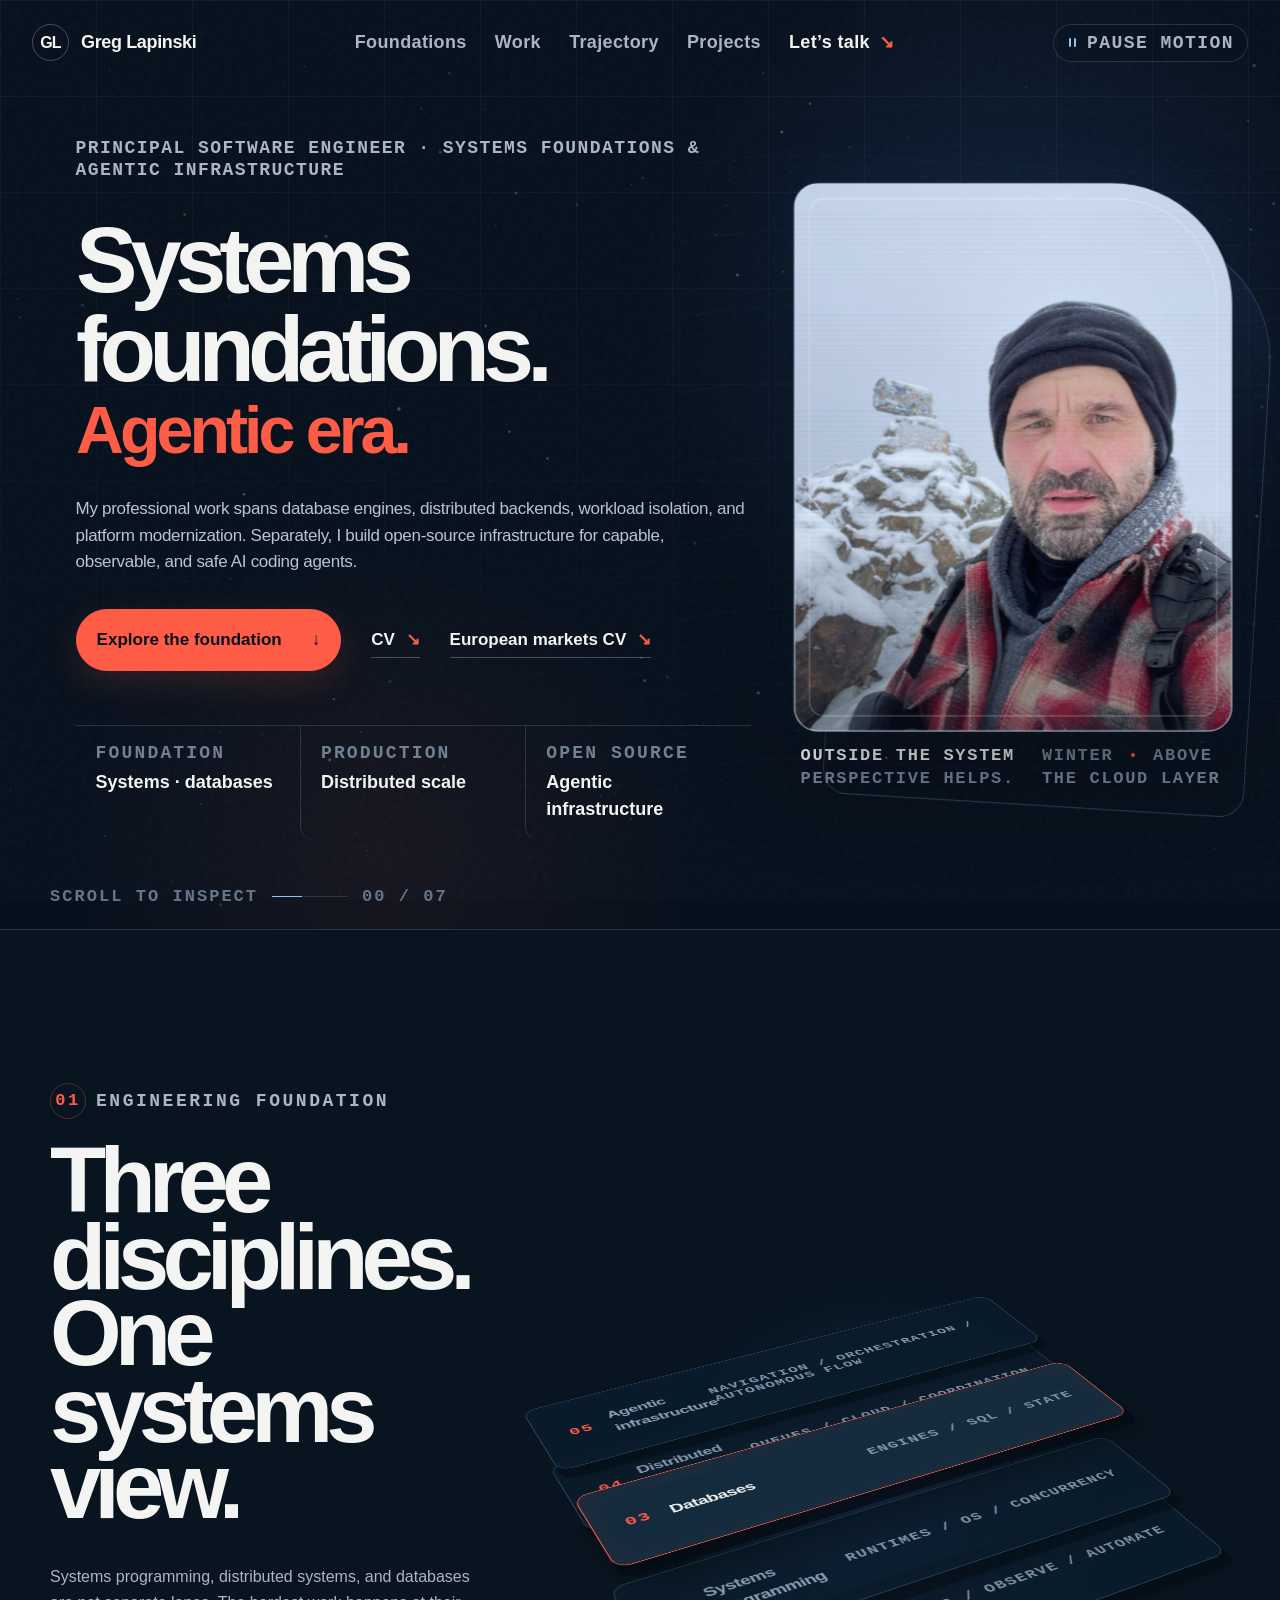
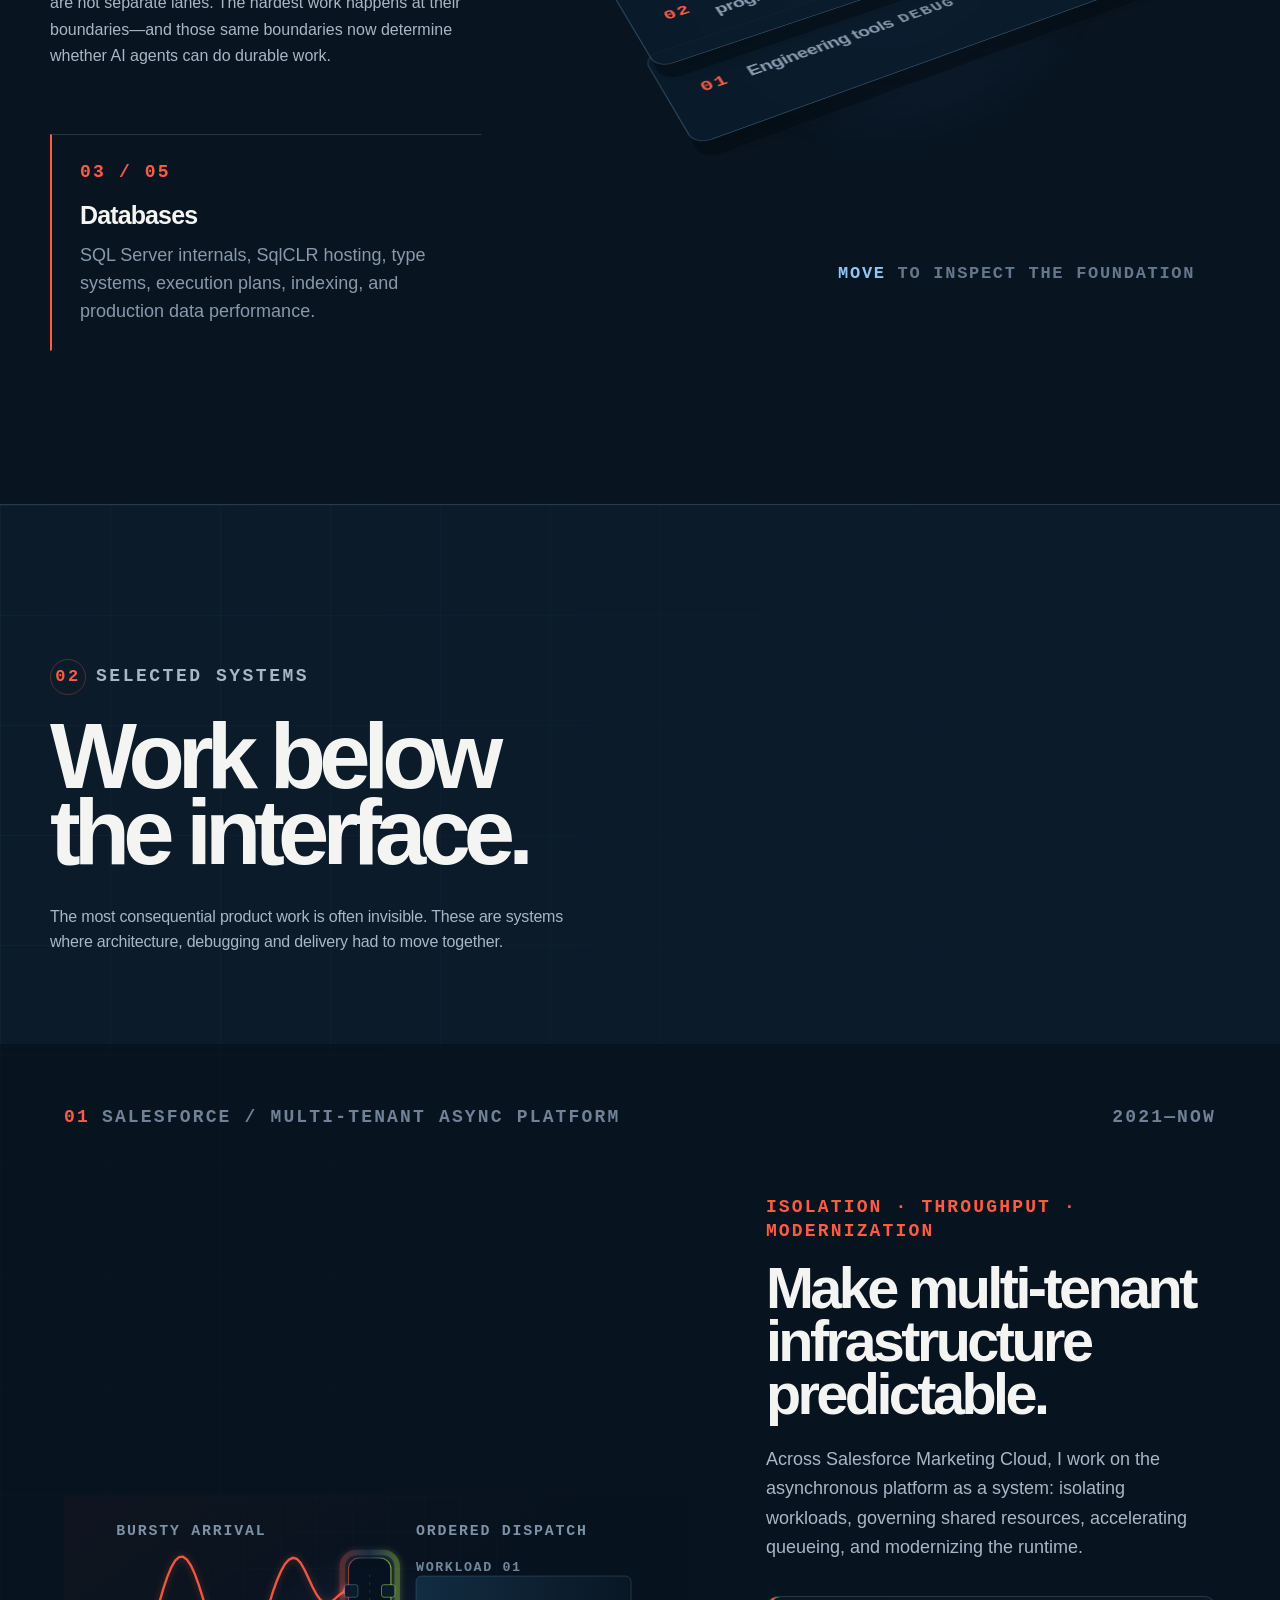
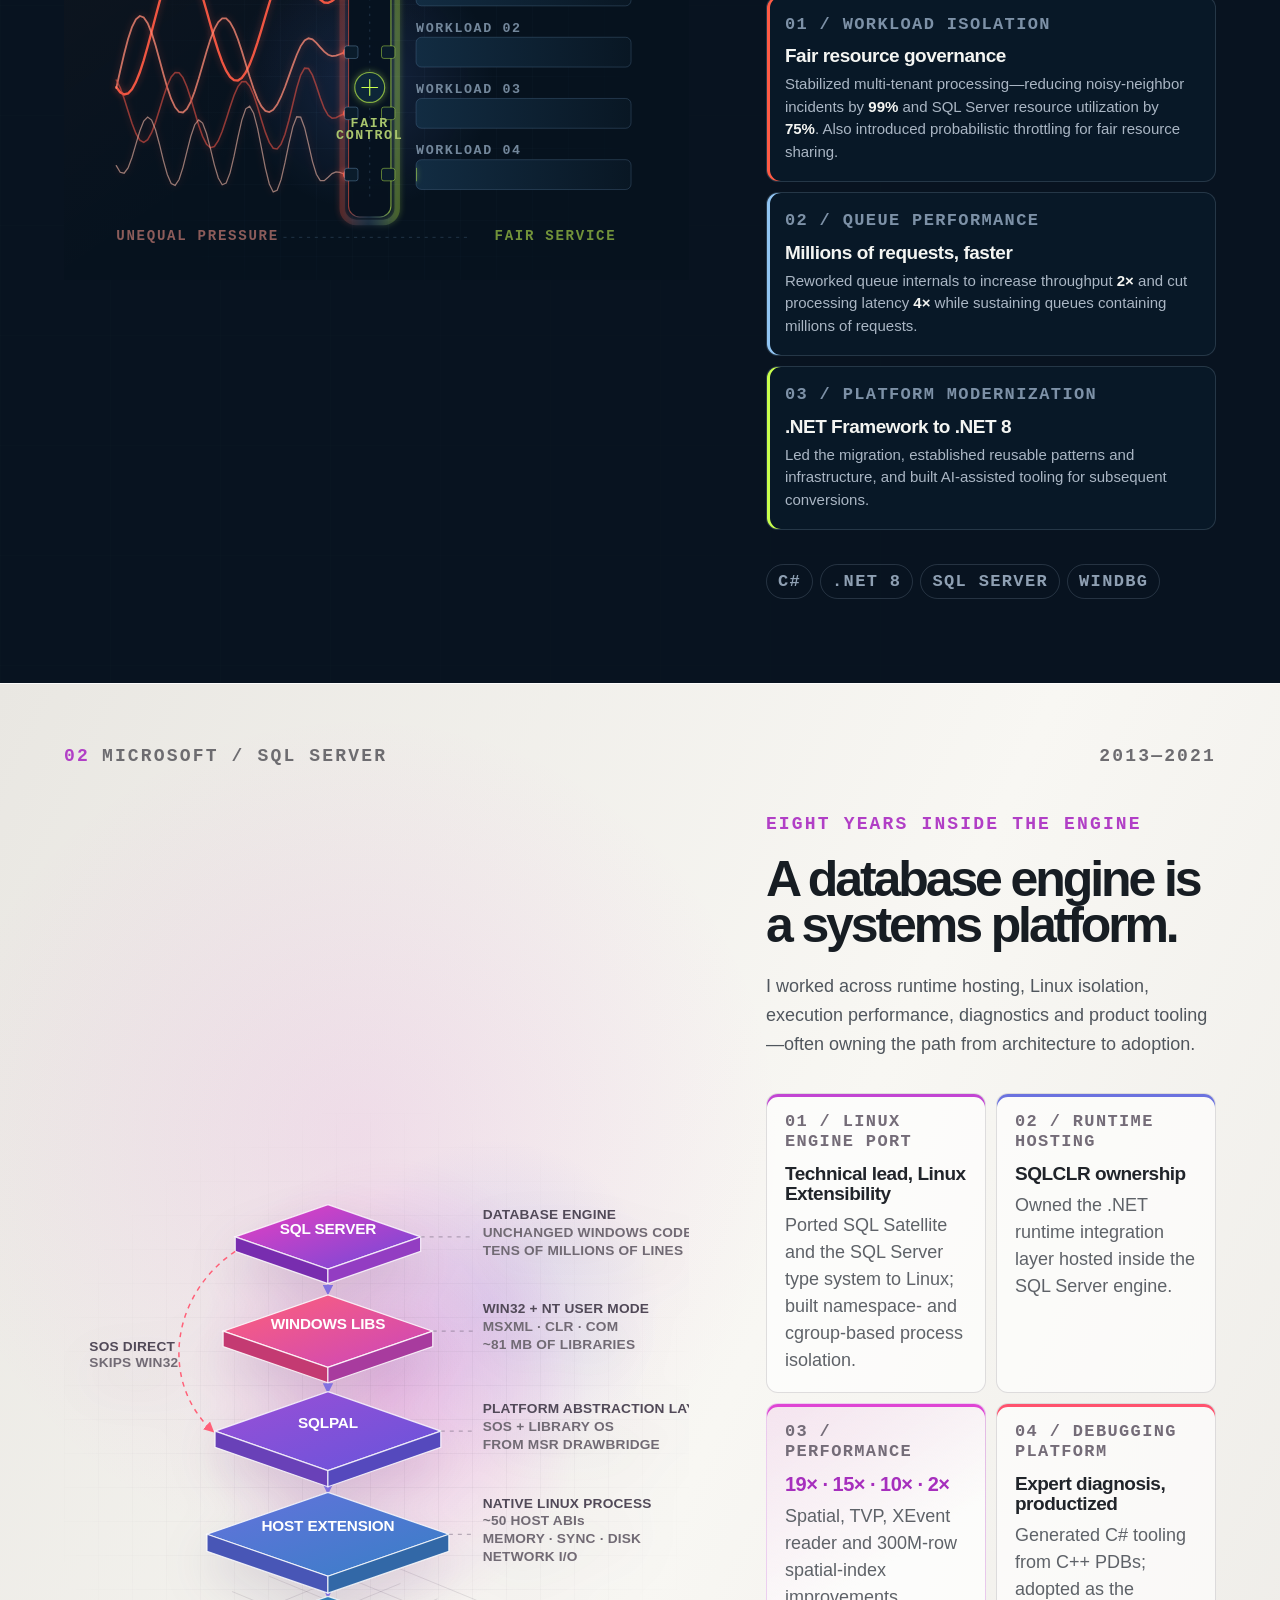
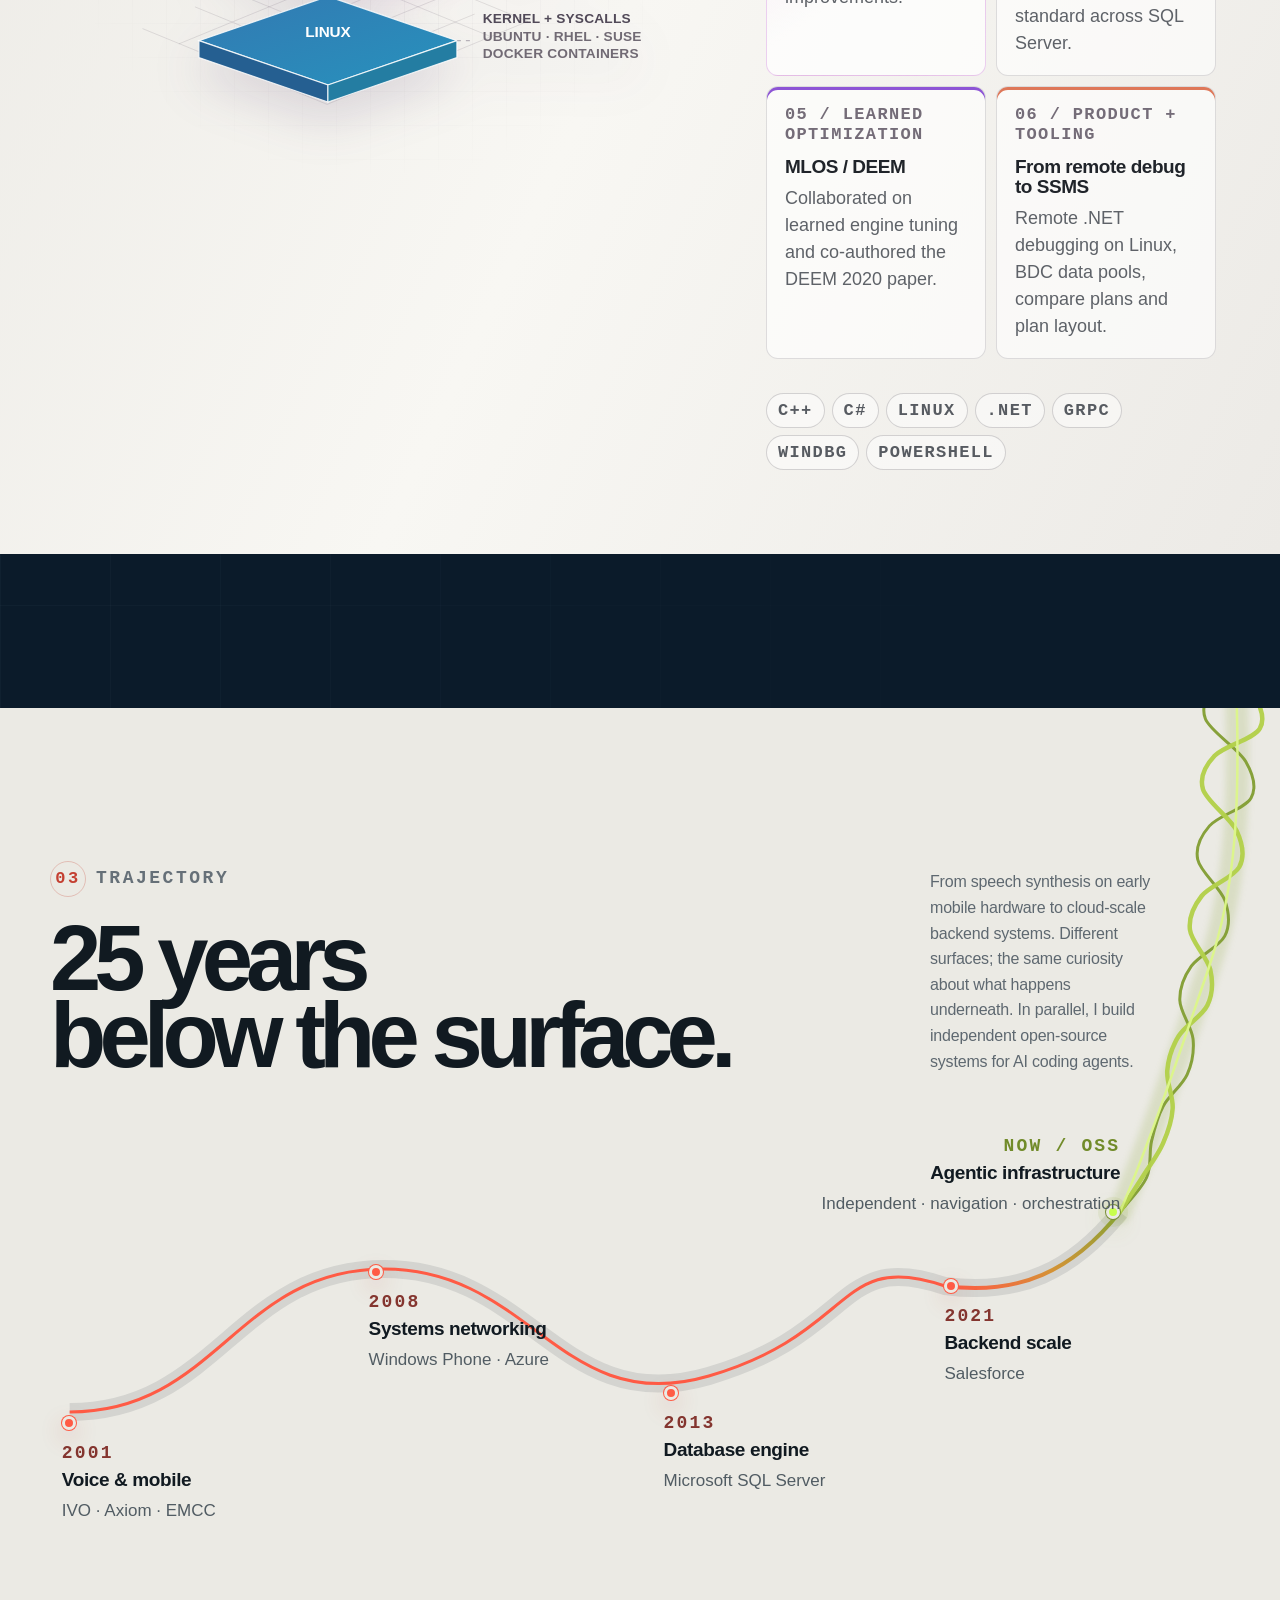
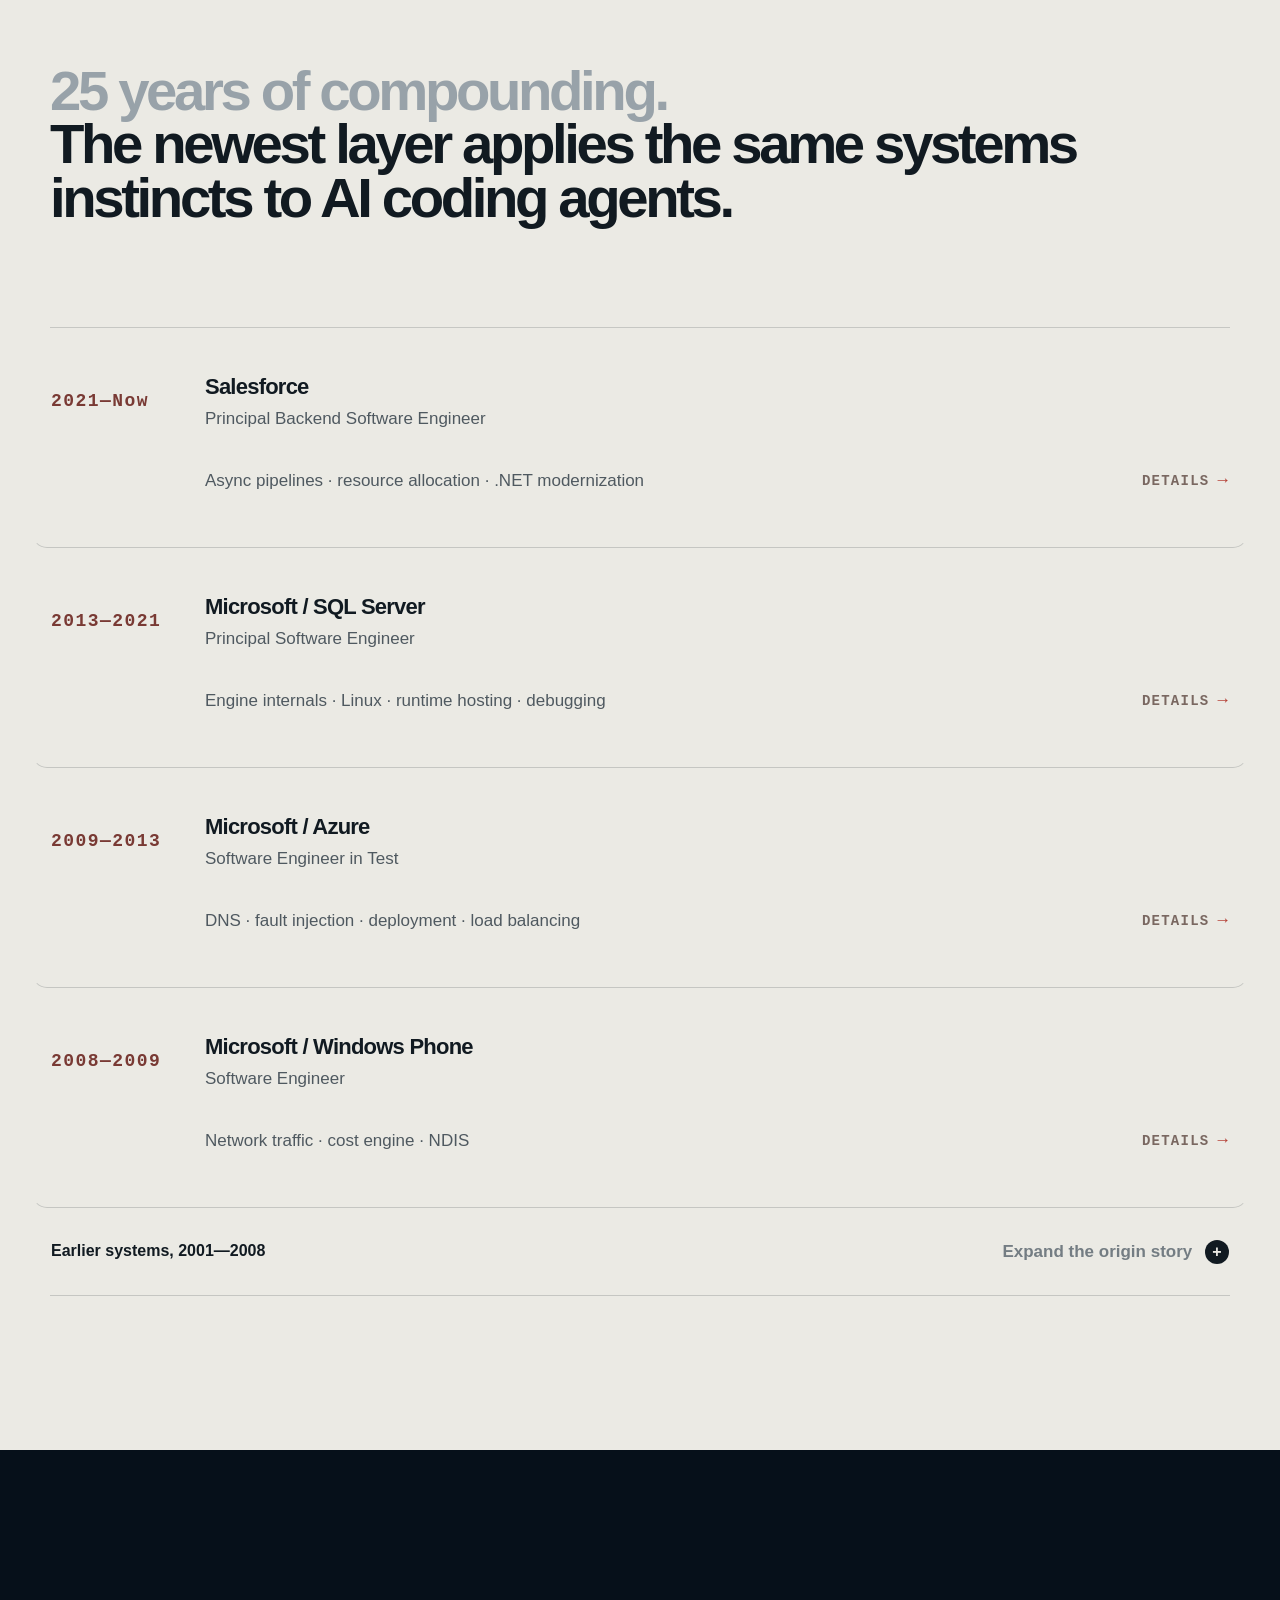
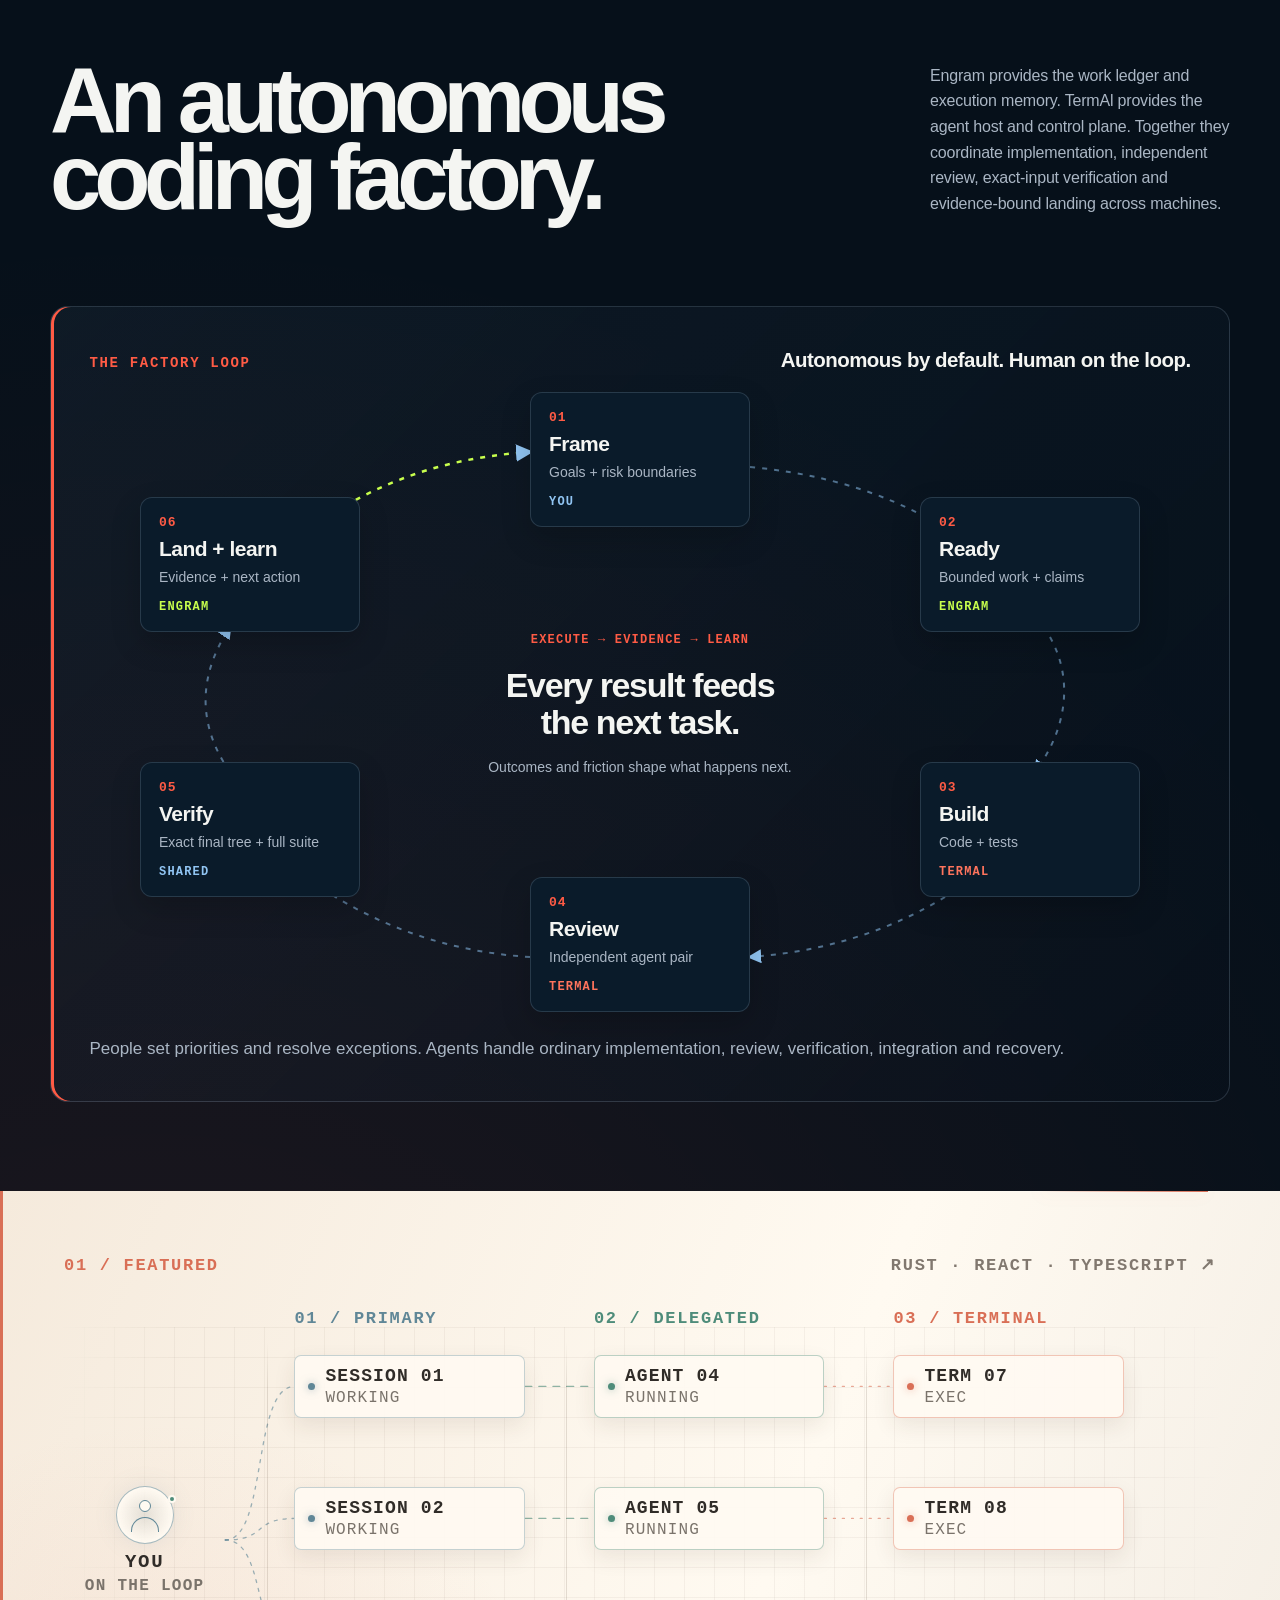
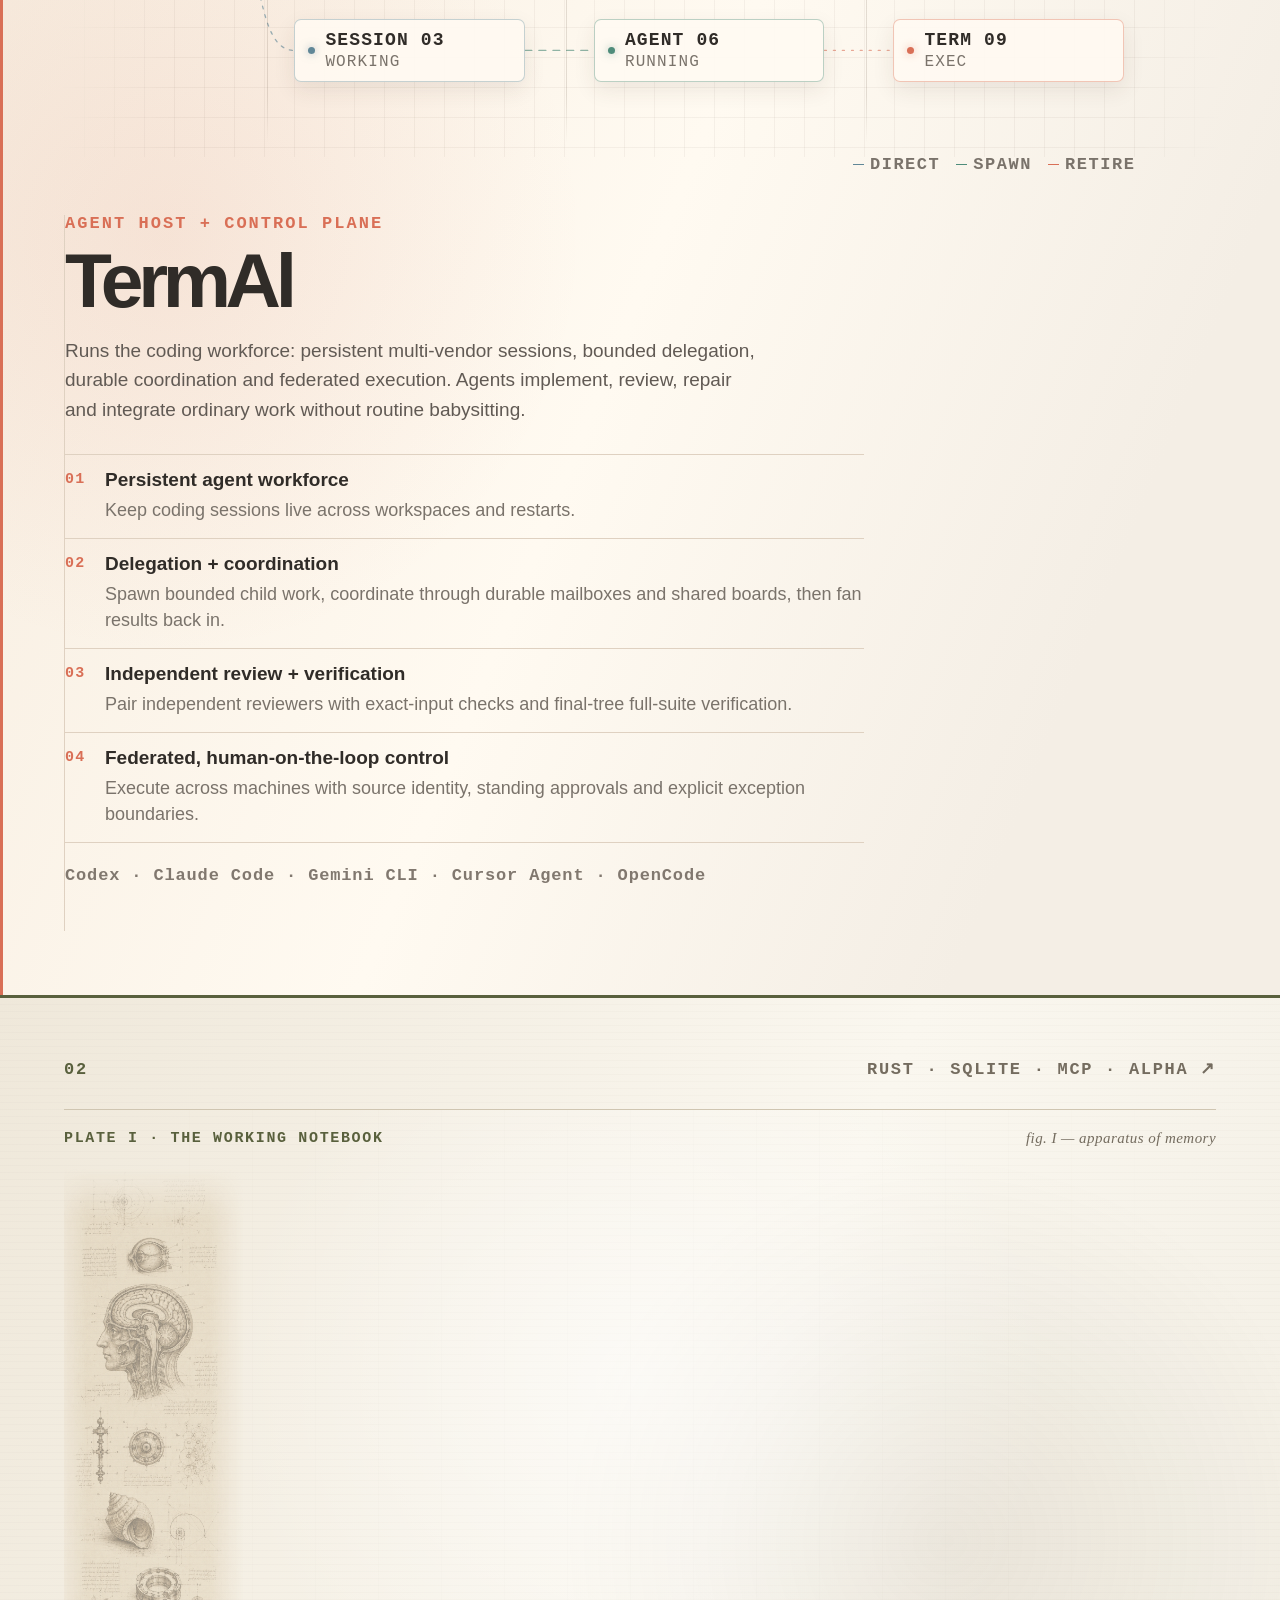
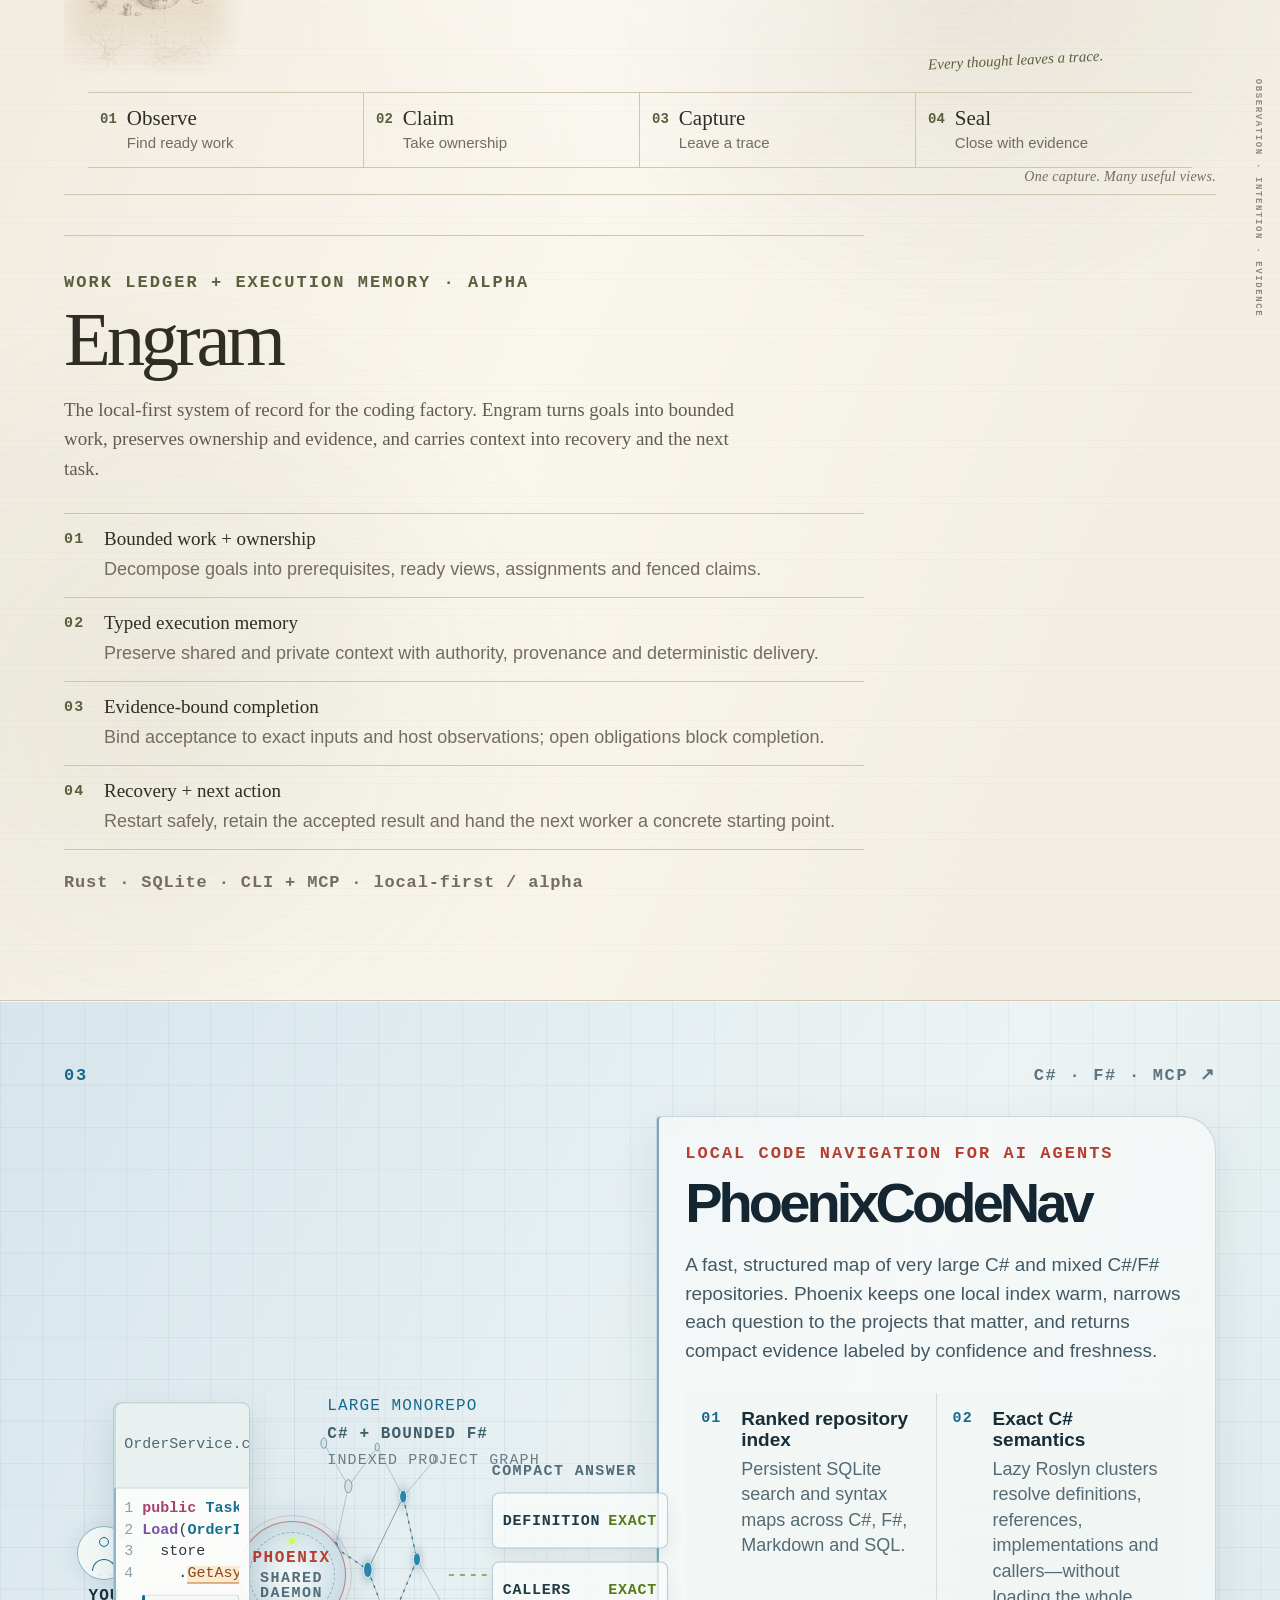
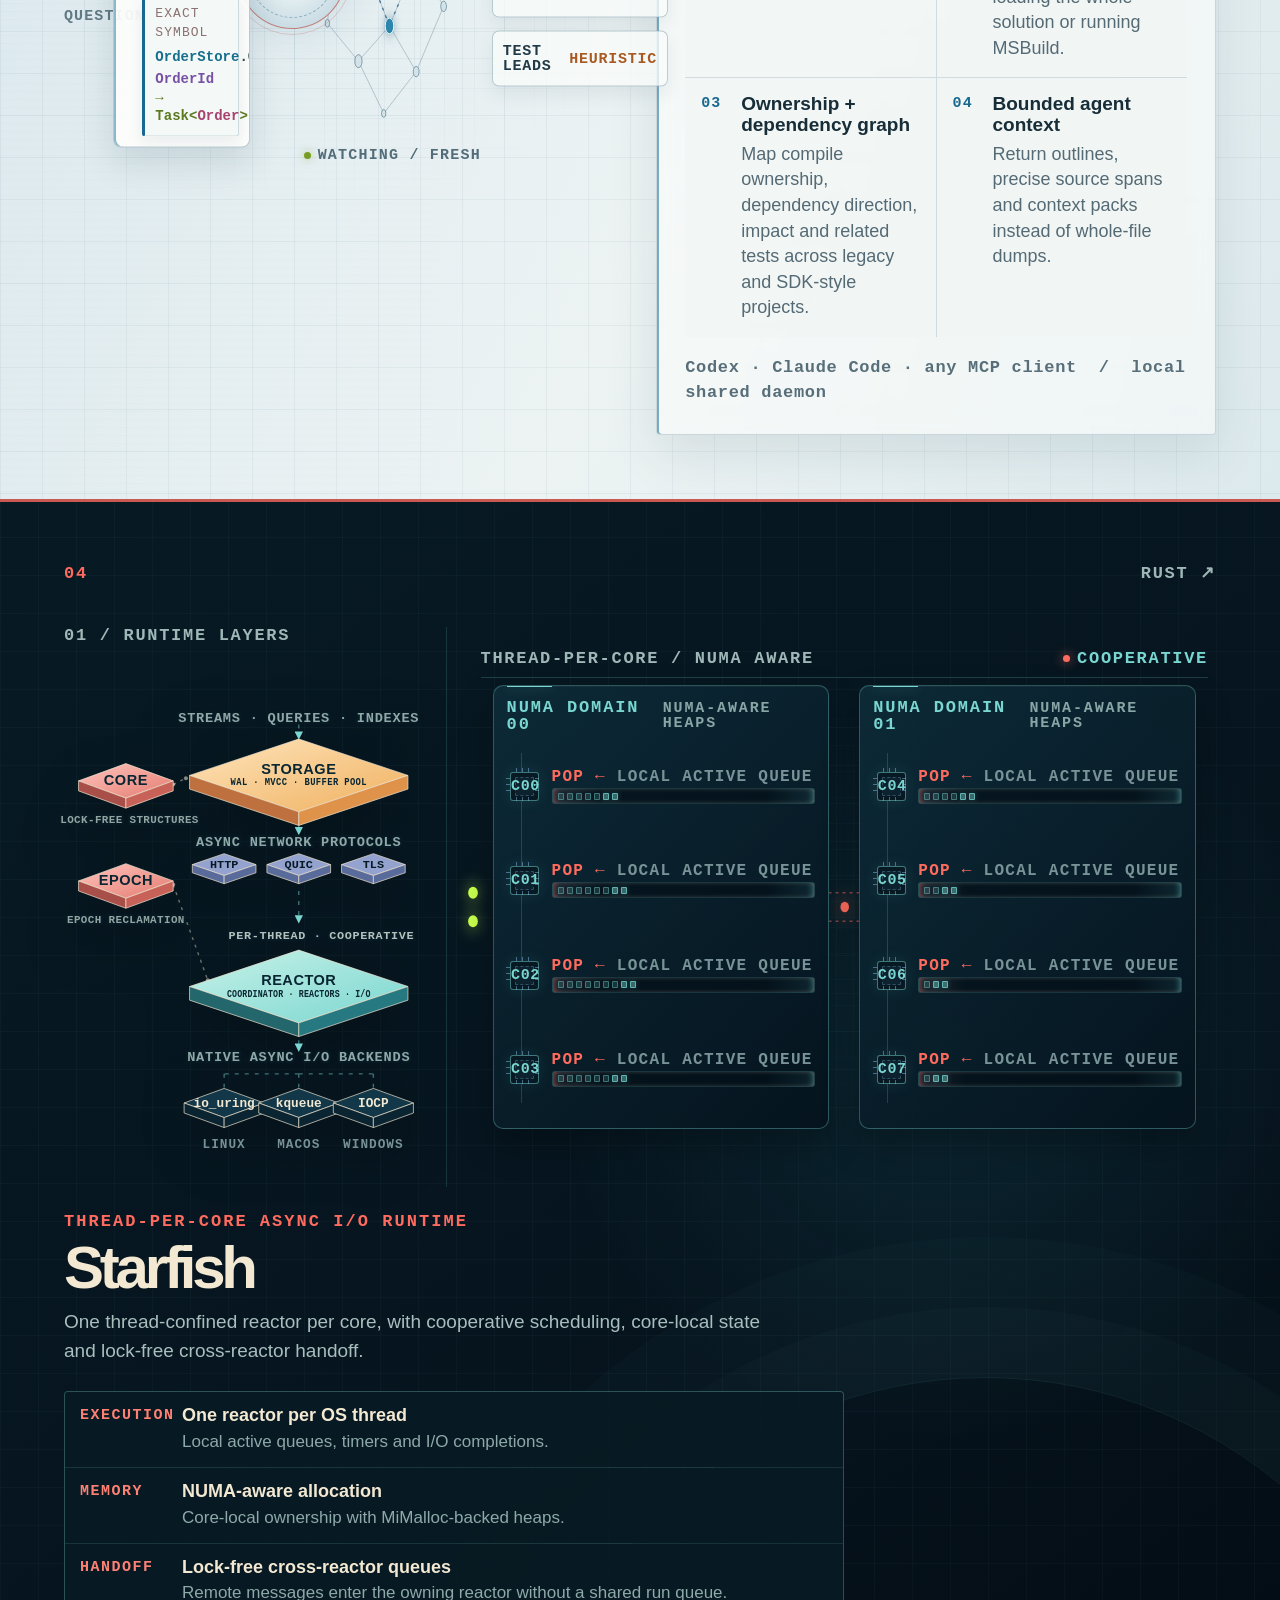
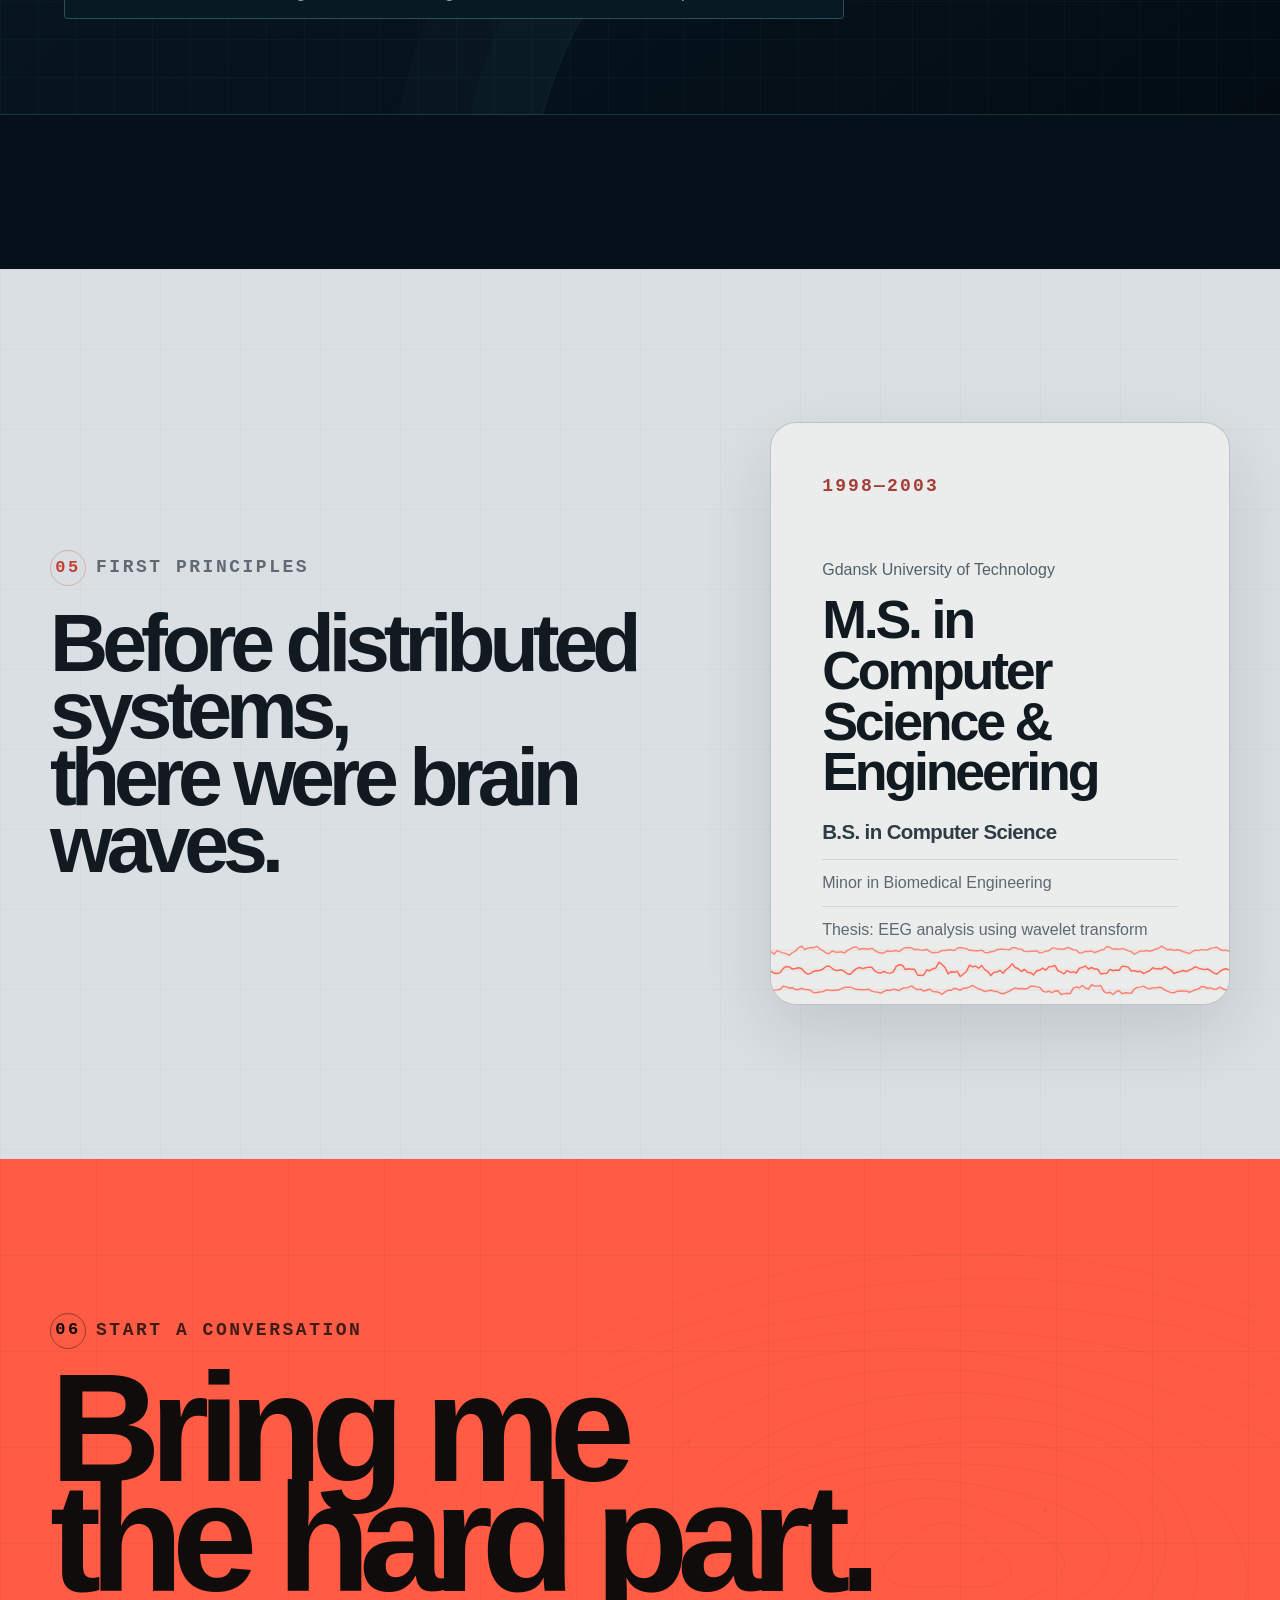
==== commit d2f92263: "Update CV and portfolio with the autonomous engineering article" ====
--- a/website/index.html
+++ b/website/index.html
@@ -581,14 +581,51 @@
                 <header class="section-heading section-heading--split">
                     <div>
                         <p class="kicker" data-reveal><span>04</span> Selected open source</p>
-                        <h2 id="lab-title" data-reveal>Agents need<br>systems, too.</h2>
+                        <h2 id="lab-title" data-reveal>An autonomous<br>coding factory.</h2>
                     </div>
                     <p class="section-heading__aside" data-reveal>
-                        Built from the systems side of AI: navigation, orchestration, memory,
-                        review, and behavioral control that let coding agents do durable work.
-                        Not a side quest—these tools sit in my own loop, every working day.
+                        Engram provides the work ledger and execution memory. TermAl provides
+                        the agent host and control plane. Together they coordinate implementation,
+                        independent review, exact-input verification and evidence-bound landing
+                        across machines.
                     </p>
                 </header>
+                <div class="factory-loop" data-reveal aria-label="Autonomous coding factory loop">
+                    <div class="factory-loop__heading">
+                        <span>THE FACTORY LOOP</span>
+                        <p>Autonomous by default. Human on the loop.</p>
+                    </div>
+                    <div class="factory-cycle">
+                        <svg class="factory-cycle__arrows" viewBox="0 0 1000 620" preserveAspectRatio="none" aria-hidden="true" focusable="false">
+                            <defs>
+                                <marker id="factory-loop-arrow" viewBox="0 0 10 10" refX="8" refY="5" markerWidth="7" markerHeight="7" orient="auto">
+                                    <path d="M0 0 10 5 0 10Z" />
+                                </marker>
+                            </defs>
+                            <path class="factory-cycle__arc" d="M610 75C720 85 805 125 850 175" />
+                            <path class="factory-cycle__arc" d="M910 245C935 290 925 340 895 380" />
+                            <path class="factory-cycle__arc" d="M835 485C760 540 680 560 610 565" />
+                            <path class="factory-cycle__arc" d="M390 565C310 560 235 535 165 485" />
+                            <path class="factory-cycle__arc" d="M90 380C55 330 60 280 90 235" />
+                            <path class="factory-cycle__arc factory-cycle__arc--return" d="M165 140C240 85 315 65 390 60" />
+                        </svg>
+                        <div class="factory-cycle__core">
+                            <span>EXECUTE → EVIDENCE → LEARN</span>
+                            <b>Every result feeds<br>the next task.</b>
+                            <small>Outcomes and friction shape what happens next.</small>
+                        </div>
+                        <ol>
+                            <li class="factory-cycle__step factory-cycle__step--frame"><span>01</span><b>Frame</b><small>Goals + risk boundaries</small><em>You</em></li>
+                            <li class="factory-cycle__step factory-cycle__step--ready"><span>02</span><b>Ready</b><small>Bounded work + claims</small><em>Engram</em></li>
+                            <li class="factory-cycle__step factory-cycle__step--build"><span>03</span><b>Build</b><small>Code + tests</small><em>TermAl</em></li>
+                            <li class="factory-cycle__step factory-cycle__step--review"><span>04</span><b>Review</b><small>Independent agent pair</small><em>TermAl</em></li>
+                            <li class="factory-cycle__step factory-cycle__step--verify"><span>05</span><b>Verify</b><small>Exact final tree + full suite</small><em>Shared</em></li>
+                            <li class="factory-cycle__step factory-cycle__step--land"><span>06</span><b>Land + learn</b><small>Evidence + next action</small><em>Engram</em></li>
+                        </ol>
+                        <p class="factory-cycle__return">↶ Land + learn returns to Frame</p>
+                    </div>
+                    <p class="factory-loop__note">People set priorities and resolve exceptions. Agents handle ordinary implementation, review, verification, integration and recovery.</p>
+                </div>
             </div>
 
             <div class="project-sections">
@@ -614,7 +651,7 @@
                             <div class="termal-user" data-termal-id="user">
                                 <span class="termal-user__avatar"><i></i></span>
                                 <b>YOU</b>
-                                <small>SUPERVISOR</small>
+                                <small>ON THE LOOP</small>
                             </div>
 
                             <div class="termal-layer termal-layer--primary" data-termal-layer="1">
@@ -641,14 +678,14 @@
                             <div class="termal-tree__legend"><span><i></i>DIRECT</span><span><i></i>SPAWN</span><span><i></i>RETIRE</span></div>
                         </div>
                         <div class="project__copy termal-copy">
-                            <p>Operating environment for AI coding agents</p>
+                            <p>Agent host + control plane</p>
                             <h3 id="termal-title">TermAl</h3>
-                            <span>Supervise persistent coding sessions from one workspace. Delegate bounded work to child agents, coordinate primary sessions through durable mailboxes and shared project state, then fan results back in.</span>
+                            <span>Runs the coding workforce: persistent multi-vendor sessions, bounded delegation, durable coordination and federated execution. Agents implement, review, repair and integrate ordinary work without routine babysitting.</span>
                             <div class="termal-capabilities">
-                                <div><i>01</i><span><b>Persistent sessions</b><small>Keep several coding agents live across workspaces and restarts.</small></span></div>
-                                <div><i>02</i><span><b>Delegation + fan-in</b><small>Spawn focused child work and resume when one or many results return.</small></span></div>
-                                <div><i>03</i><span><b>Durable mailbox</b><small>Ordered agent-to-agent messages with receipts and acknowledgements.</small></span></div>
-                                <div><i>04</i><span><b>Shared boards</b><small>Versioned project state for agents; pinned decisions and outputs for you.</small></span></div>
+                                <div><i>01</i><span><b>Persistent agent workforce</b><small>Keep coding sessions live across workspaces and restarts.</small></span></div>
+                                <div><i>02</i><span><b>Delegation + coordination</b><small>Spawn bounded child work, coordinate through durable mailboxes and shared boards, then fan results back in.</small></span></div>
+                                <div><i>03</i><span><b>Independent review + verification</b><small>Pair independent reviewers with exact-input checks and final-tree full-suite verification.</small></span></div>
+                                <div><i>04</i><span><b>Federated, human-on-the-loop control</b><small>Execute across machines with source identity, standing approvals and explicit exception boundaries.</small></span></div>
                             </div>
                             <small class="termal-runtimes">Codex · Claude Code · Gemini CLI · Cursor Agent · OpenCode</small>
                         </div>
@@ -678,16 +715,16 @@
                             <span class="engram-visual__caption">One capture. Many useful views.</span>
                         </div>
                         <div class="project__copy engram-copy">
-                            <p>A notebook for coding agents · Alpha</p>
+                            <p>Work ledger + execution memory · Alpha</p>
                             <h3 id="engram-title">Engram</h3>
-                            <span>A local-first notebook for coding agents. Engram brings structured work, typed memory, and evidence-backed completion into one Rust and SQLite core.</span>
+                            <span>The local-first system of record for the coding factory. Engram turns goals into bounded work, preserves ownership and evidence, and carries context into recovery and the next task.</span>
                             <div class="engram-capabilities">
-                                <div><i>01</i><span><b>Local work graph</b><small>Bounded decomposition, prerequisites, ready views, assignment and fenced claims.</small></span></div>
-                                <div><i>02</i><span><b>Typed working memory</b><small>Shared and private context with authority, provenance and deterministic delivery.</small></span></div>
-                                <div><i>03</i><span><b>Host-private control loop</b><small>Policy-aware grants and restart-safe checkpoints; enforced gates require a conforming host.</small></span></div>
-                                <div><i>04</i><span><b>Evidence-gated completion</b><small>Open obligations block completion; immutable seals preserve the accepted result.</small></span></div>
-                            </div>
-                            <small class="engram-runtimes">Rust · SQLite · CLI + MCP · alpha / in development</small>
+                                <div><i>01</i><span><b>Bounded work + ownership</b><small>Decompose goals into prerequisites, ready views, assignments and fenced claims.</small></span></div>
+                                <div><i>02</i><span><b>Typed execution memory</b><small>Preserve shared and private context with authority, provenance and deterministic delivery.</small></span></div>
+                                <div><i>03</i><span><b>Evidence-bound completion</b><small>Bind acceptance to exact inputs and host observations; open obligations block completion.</small></span></div>
+                                <div><i>04</i><span><b>Recovery + next action</b><small>Restart safely, retain the accepted result and hand the next worker a concrete starting point.</small></span></div>
+                            </div>
+                            <small class="engram-runtimes">Rust · SQLite · CLI + MCP · local-first / alpha</small>
                         </div>
                         </div>
                     </a>
--- a/website/styles.css
+++ b/website/styles.css
@@ -611,6 +611,76 @@
     .career-ledger > article.is-expanded .career-ledger__detail,
     .career-ledger > article.is-preview .career-ledger__detail { max-height: 220px; opacity: 1; transform: translateY(0); }
     .career-ledger__detail > div { width: auto; margin-left: 0; padding-left: 14px; }
+}
+
+/* Autonomous coding factory */
+.factory-loop {
+    position: relative;
+    margin-bottom: clamp(64px, 7vw, 110px);
+    padding: clamp(24px, 3vw, 42px);
+    border: 1px solid var(--line);
+    border-radius: 18px;
+    background: linear-gradient(135deg, rgba(145,197,243,.055), rgba(7,17,29,.32));
+    box-shadow: inset 3px 0 var(--signal);
+}
+.factory-loop__heading { display: flex; align-items: baseline; justify-content: space-between; gap: 24px; }
+.factory-loop__heading > span { color: var(--signal); font: 700 14px/1.2 Consolas, monospace; letter-spacing: .12em; }
+.factory-loop__heading p { margin: 0; color: var(--snow); font-size: clamp(20px, 1.6vw, 28px); font-weight: 650; letter-spacing: -.025em; }
+.factory-cycle { position: relative; max-width: 1000px; height: 620px; margin: 16px auto 0; }
+.factory-cycle__arrows { position: absolute; inset: 0; width: 100%; height: 100%; }
+.factory-cycle__arc { fill: none; stroke: rgba(145,197,243,.52); stroke-width: 2; stroke-dasharray: 5 7; marker-end: url(#factory-loop-arrow); vector-effect: non-scaling-stroke; }
+.factory-cycle__arc--return { stroke: var(--lime); stroke-width: 2.5; }
+.factory-cycle__arrows marker path { fill: var(--ice); }
+.factory-cycle__core { position: absolute; top: 50%; left: 50%; width: 340px; text-align: center; transform: translate(-50%,-50%); }
+.factory-cycle__core > span { color: var(--signal); font: 700 12px/1.3 Consolas, monospace; letter-spacing: .1em; }
+.factory-cycle__core b { display: block; margin: 17px 0; color: var(--snow); font-size: 34px; line-height: 1.08; letter-spacing: -.04em; }
+.factory-cycle__core small { display: block; color: var(--snow-muted); font-size: 14px; line-height: 1.5; }
+.factory-cycle ol { position: absolute; inset: 0; margin: 0; padding: 0; list-style: none; }
+.factory-cycle__step { position: absolute; display: grid; align-content: start; gap: 8px; width: 220px; min-height: 122px; padding: 18px; border: 1px solid var(--line); border-radius: 12px; background: #0a1b2a; box-shadow: 0 12px 30px rgba(0,0,0,.18); }
+.factory-cycle__step--frame { top: 0; left: 50%; transform: translateX(-50%); }
+.factory-cycle__step--ready { top: 105px; right: 0; }
+.factory-cycle__step--build { top: 370px; right: 0; }
+.factory-cycle__step--review { bottom: 0; left: 50%; transform: translateX(-50%); }
+.factory-cycle__step--verify { top: 370px; left: 0; }
+.factory-cycle__step--land { top: 105px; left: 0; }
+.factory-cycle__step > span { color: var(--signal); font: 700 13px/1 Consolas, monospace; letter-spacing: .08em; }
+.factory-cycle__step b { color: var(--snow); font-size: 21px; line-height: 1.1; letter-spacing: -.025em; }
+.factory-cycle__step small { color: var(--snow-muted); font-size: 14px; line-height: 1.4; }
+.factory-cycle__step em { margin-top: 5px; color: var(--ice); font: 700 12px/1 Consolas, monospace; letter-spacing: .1em; text-transform: uppercase; font-style: normal; }
+.factory-cycle__step:nth-child(2) em, .factory-cycle__step:nth-child(6) em { color: var(--lime); }
+.factory-cycle__step:nth-child(3) em, .factory-cycle__step:nth-child(4) em { color: var(--signal-bright); }
+.factory-cycle__return { display: none; }
+.factory-loop__note { max-width: 1050px; margin: 24px 0 0; color: var(--snow-muted); font-size: 17px; line-height: 1.55; }
+
+@media (max-width: 1180px) and (min-width: 901px) {
+    .factory-cycle__step { width: 190px; padding: 16px; }
+    .factory-cycle__core { width: 280px; }
+    .factory-cycle__core b { font-size: 29px; }
+}
+@media (max-width: 900px) {
+    .factory-cycle { height: auto; max-width: 680px; margin-top: 32px; }
+    .factory-cycle__arrows { display: none; }
+    .factory-cycle__core { position: static; width: auto; margin-bottom: 28px; text-align: left; transform: none; }
+    .factory-cycle__core b { font-size: 30px; }
+    .factory-cycle__core small { max-width: 480px; }
+    .factory-cycle ol { position: static; display: grid; gap: 26px; }
+    .factory-cycle__step { position: relative; inset: auto; width: 100%; min-height: 0; padding: 18px 20px; transform: none; }
+    .factory-cycle__step:not(:last-child)::after { position: absolute; bottom: -25px; left: 50%; color: var(--ice); content: "↓"; font: 700 20px/1 Consolas, monospace; transform: translateX(-50%); }
+    .factory-cycle__return { display: block; margin: 26px 0 0; padding: 16px 18px; color: var(--lime); border: 1px solid rgba(200,255,77,.28); border-radius: 10px; background: rgba(200,255,77,.045); font: 700 14px/1.4 Consolas, monospace; }
+}
+@media (max-width: 800px) {
+    .factory-loop__heading { align-items: flex-start; flex-direction: column; gap: 12px; }
+}
+@media print {
+    .factory-loop { color: #111; background: #fff; border-color: #bbb; box-shadow: none; break-inside: avoid; }
+    .factory-loop__heading p, .factory-cycle__core b, .factory-cycle__step b { color: #111; }
+    .factory-cycle { height: auto; }
+    .factory-cycle__arrows { display: none; }
+    .factory-cycle__core { position: static; width: auto; margin: 20px 0; text-align: left; transform: none; }
+    .factory-cycle ol { position: static; display: grid; grid-template-columns: repeat(2, minmax(0,1fr)); gap: 10px; }
+    .factory-cycle__step { position: static; width: auto; min-height: 0; background: #fff; transform: none; }
+    .factory-cycle__step small, .factory-cycle__core small, .factory-loop__note { color: #333; }
+    .factory-cycle__return { display: block; }
 }
 
 /* Open source */
